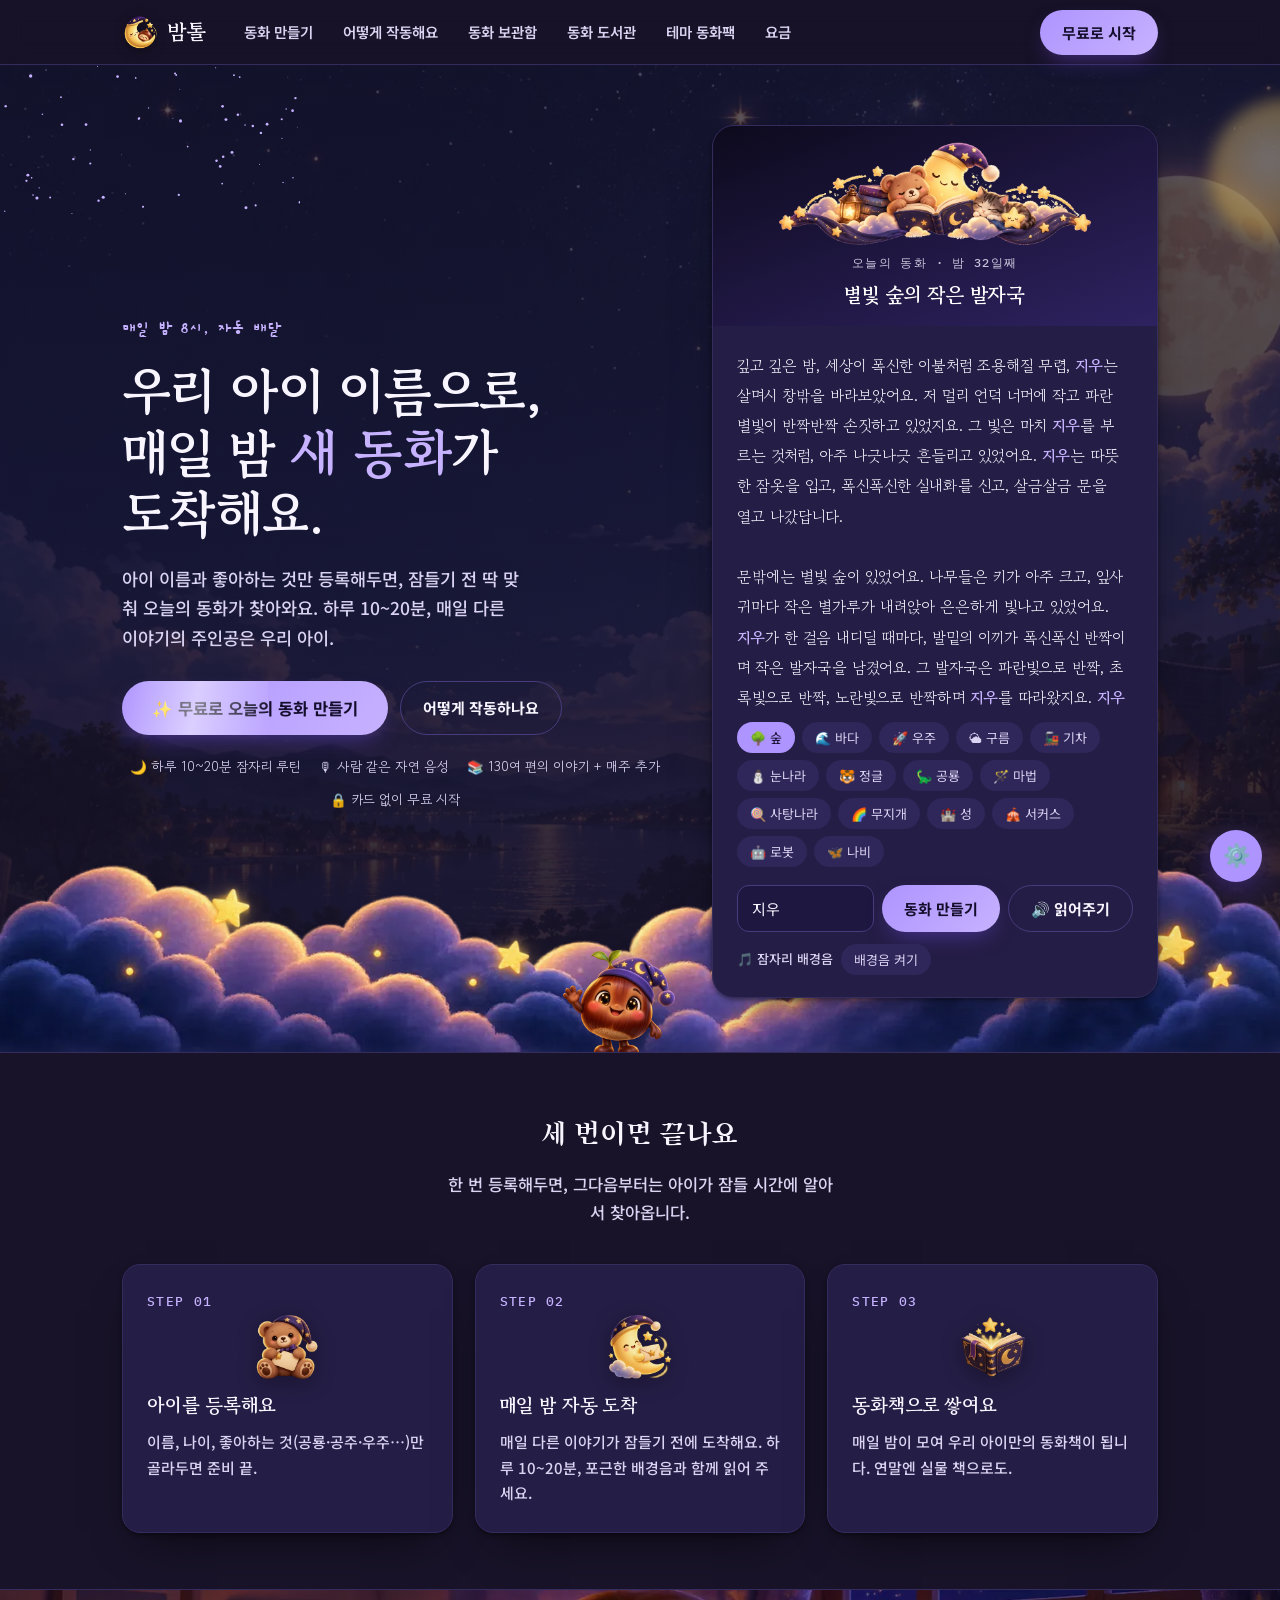
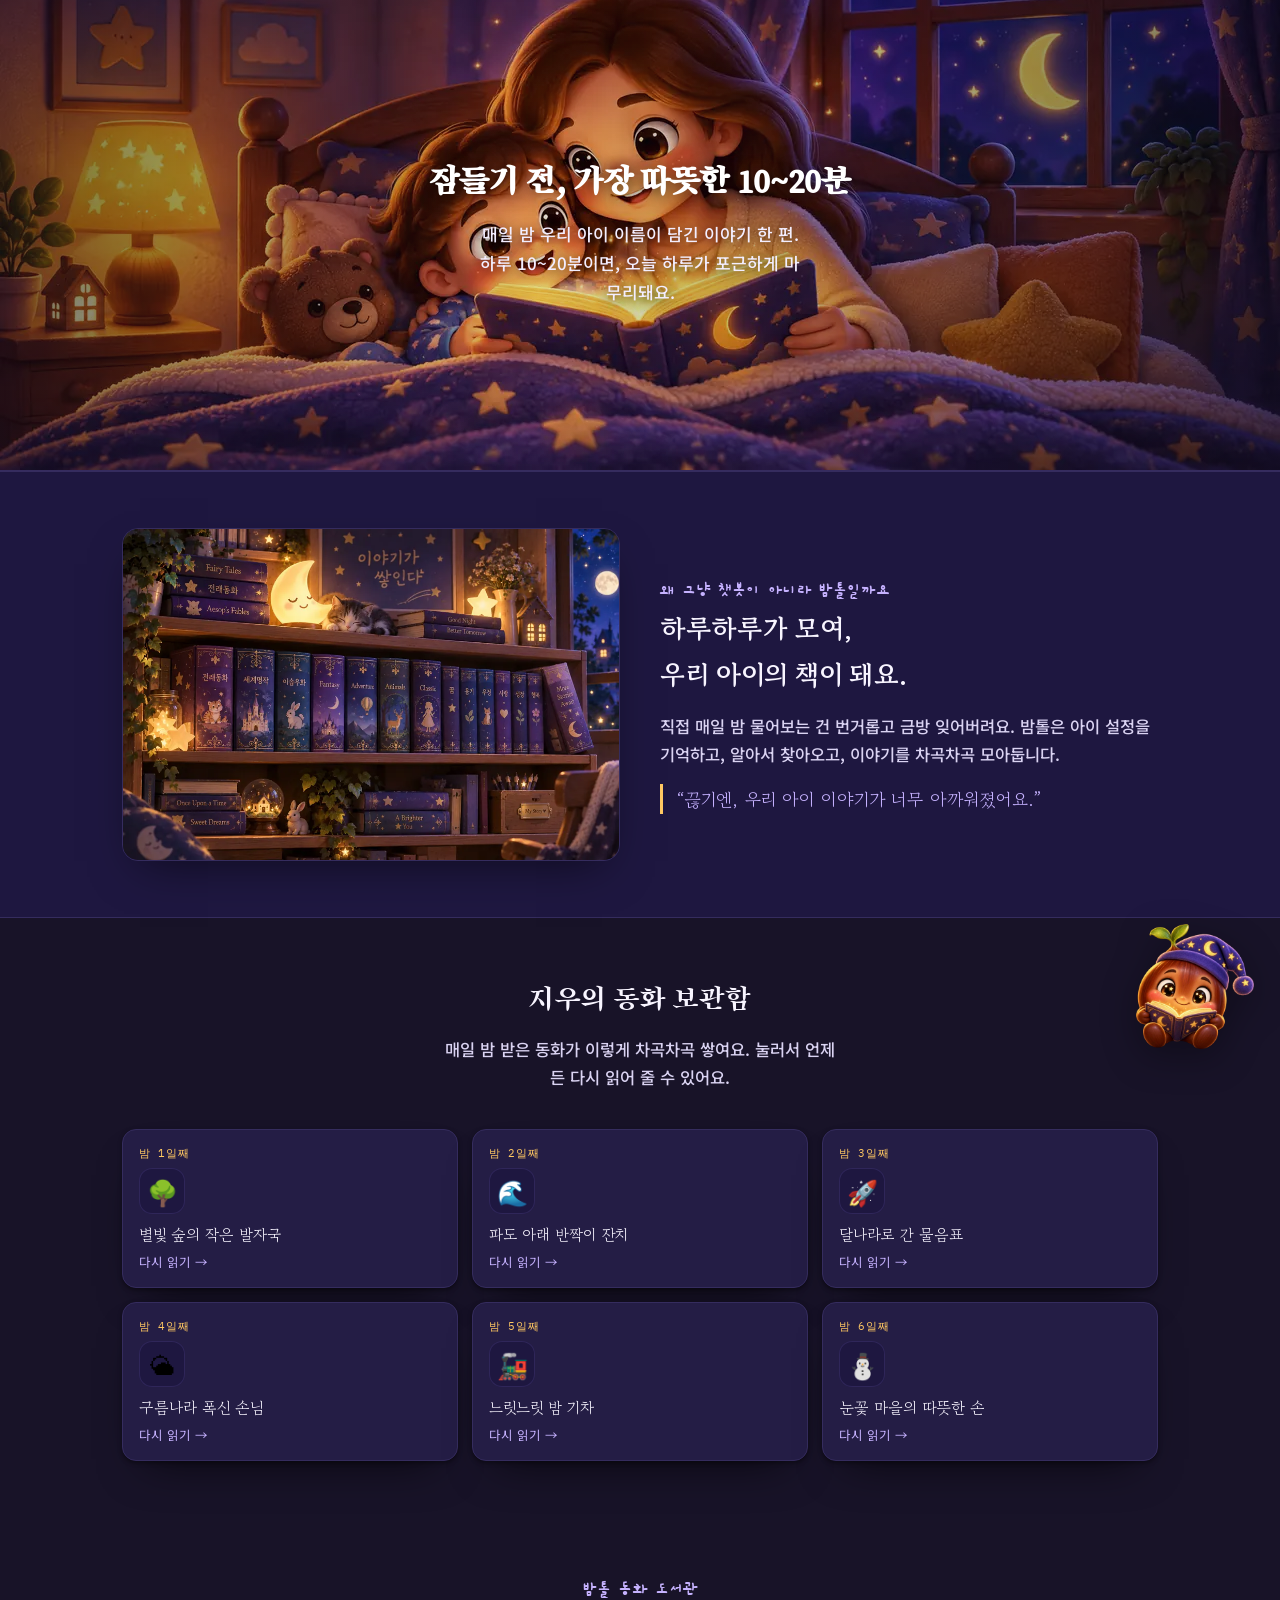
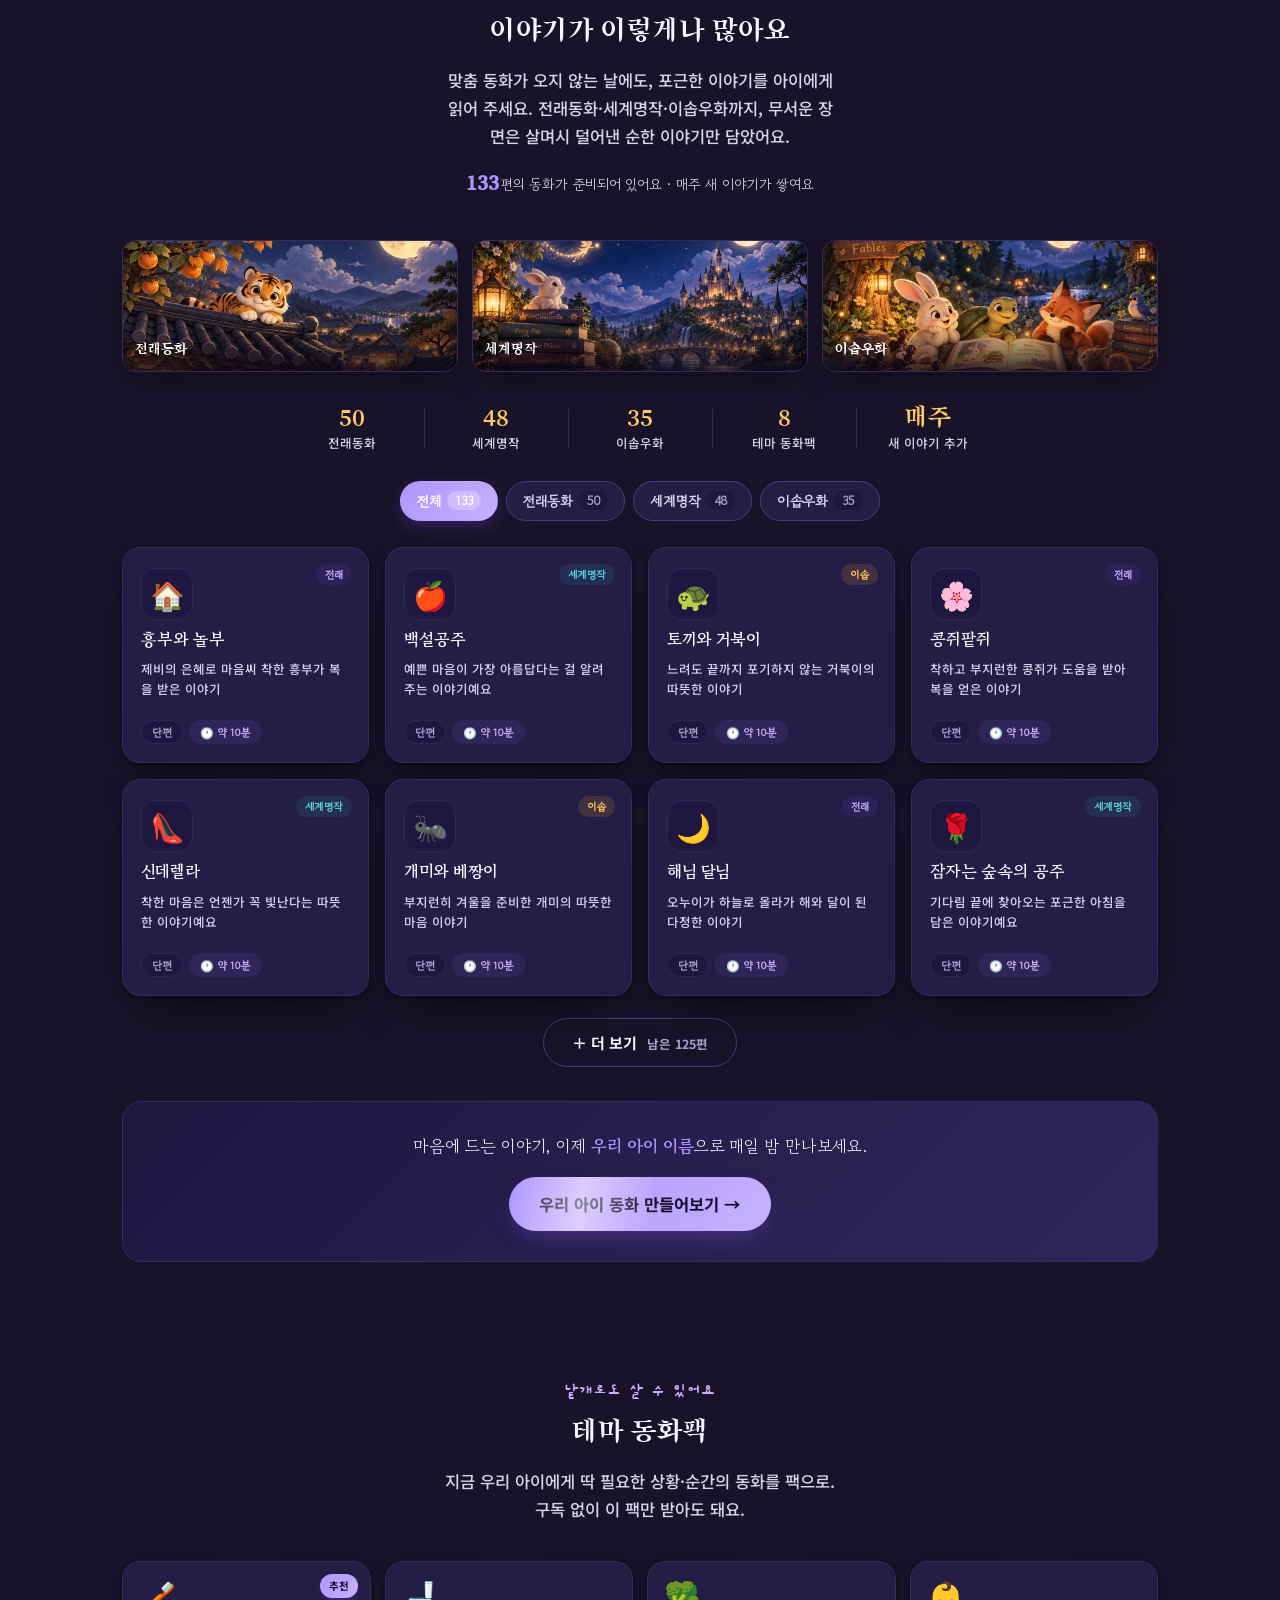
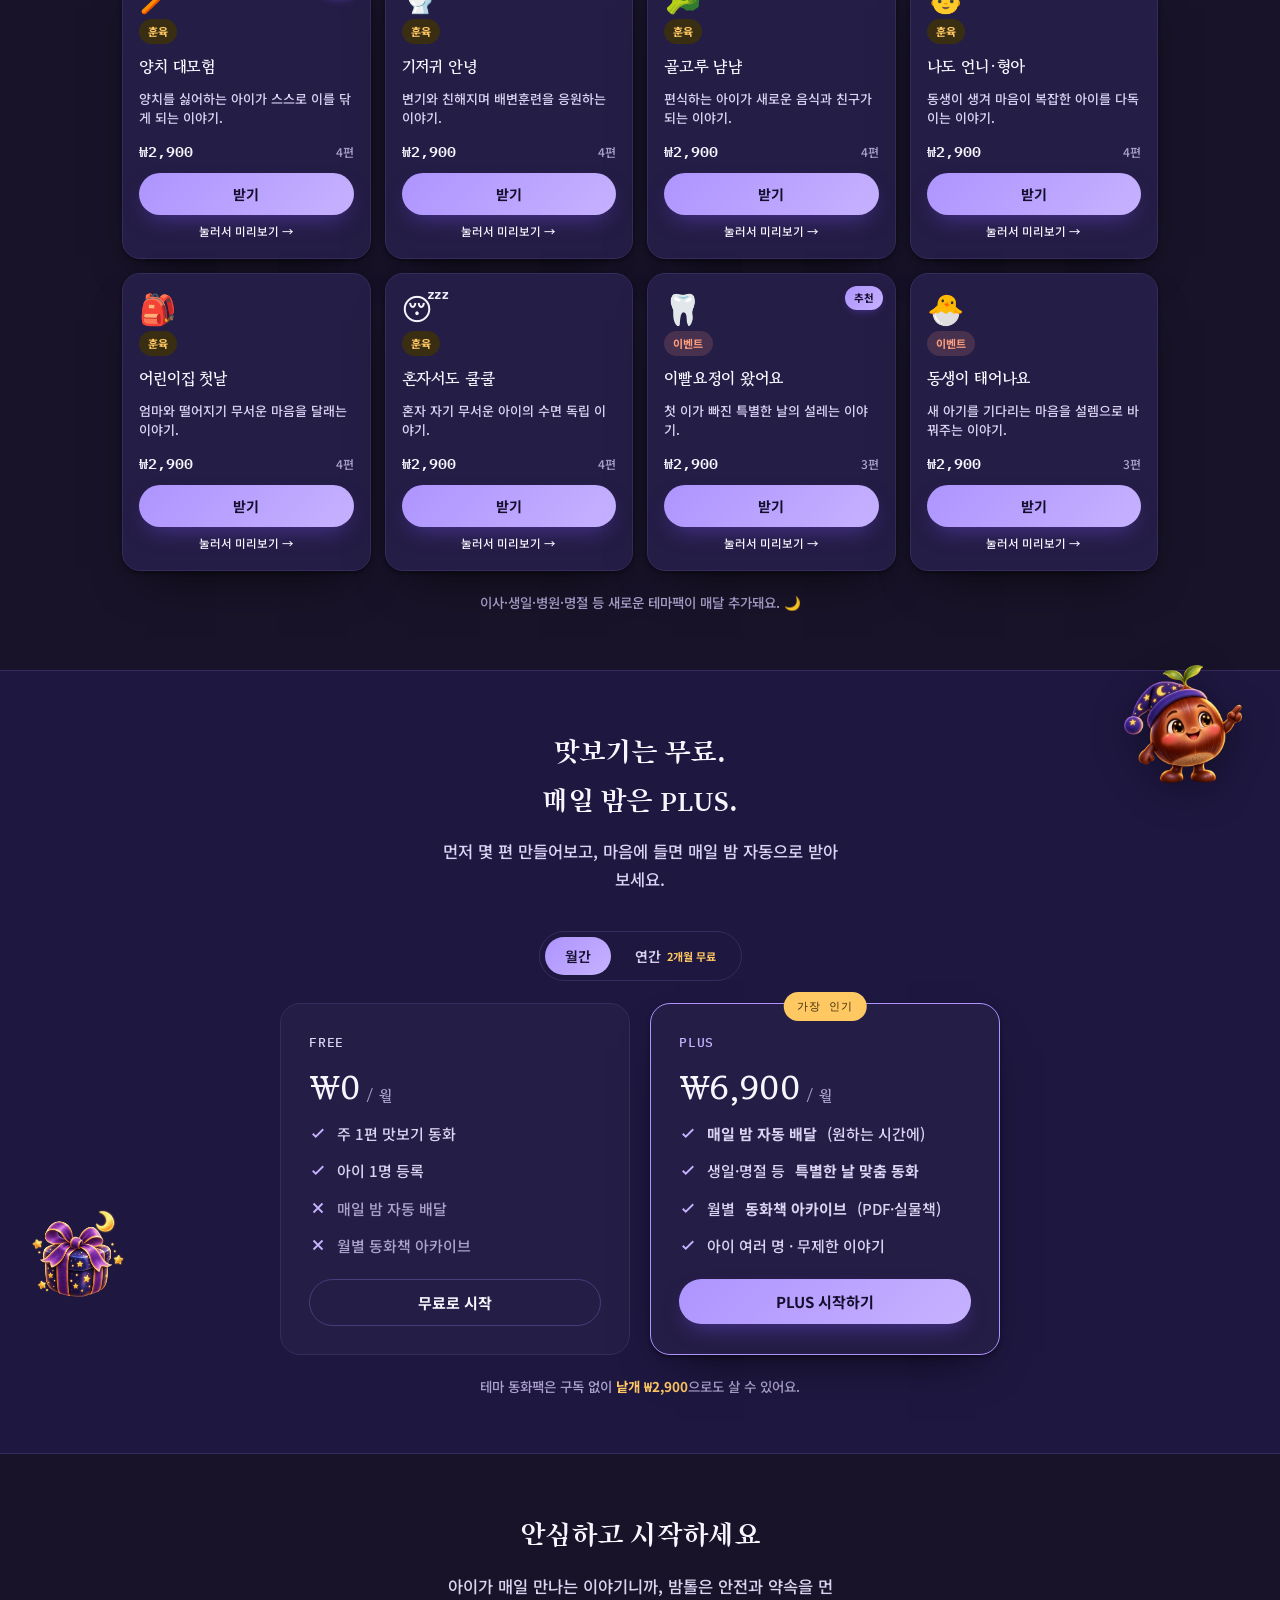
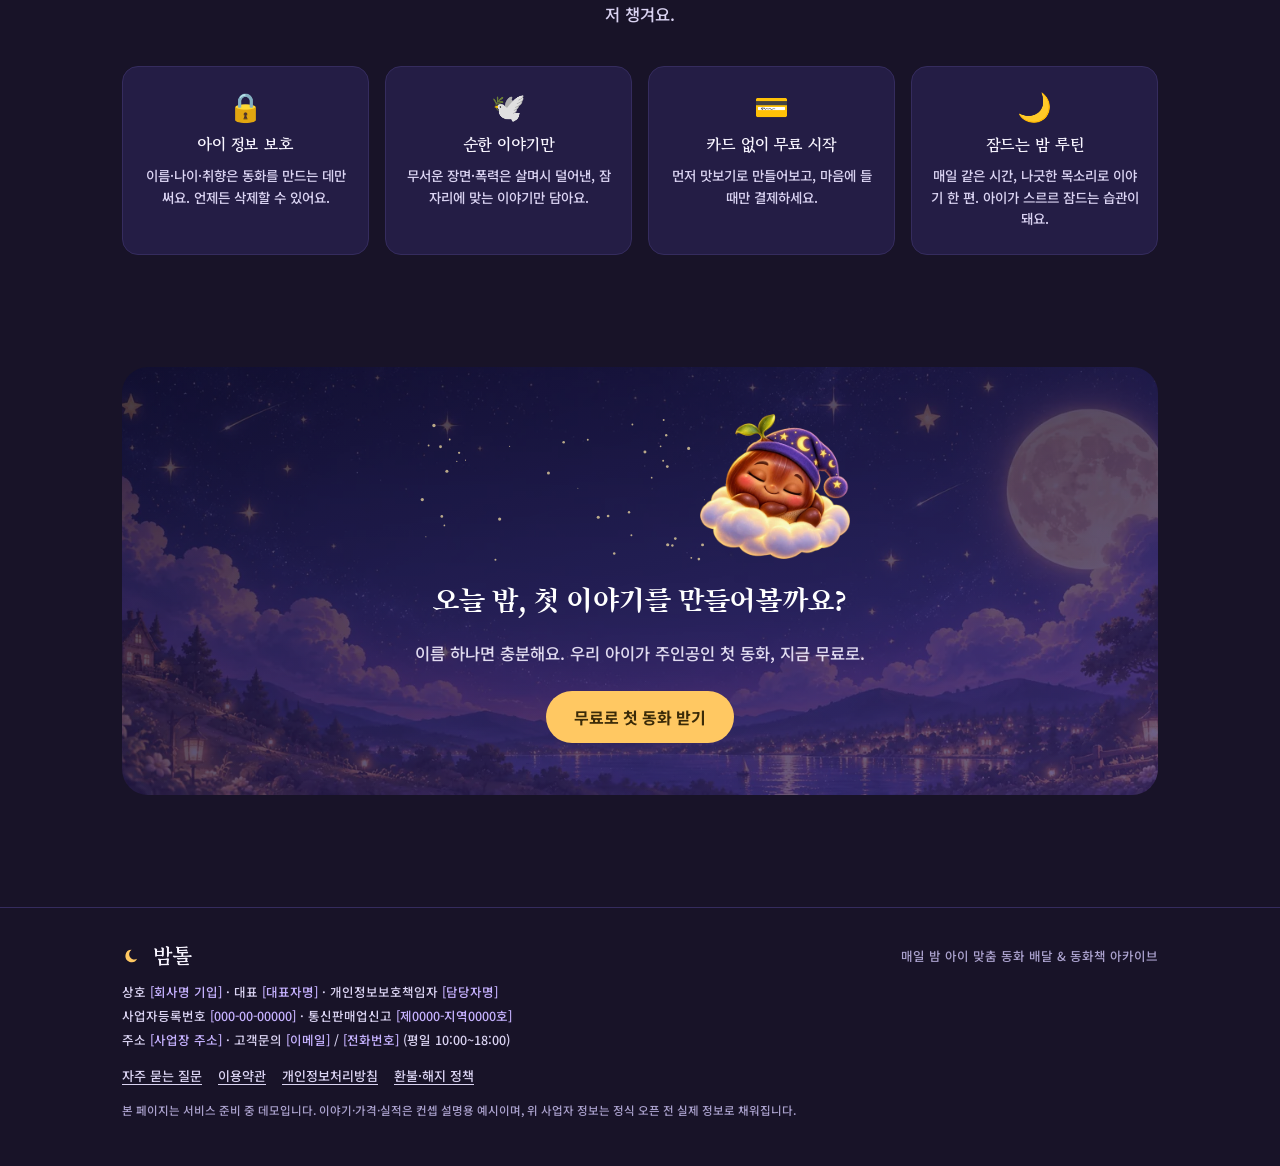
==== index.html @ b58e76cb "Add files via upload" ====
<!doctype html>
<html lang="ko" data-theme="dark">
<head>
<meta charset="utf-8">
<meta name="viewport" content="width=device-width, initial-scale=1, viewport-fit=cover">
<title>밤톨 – 우리 아이 맞춤 동화 구독 | 매일 밤 이름 동화·전래·세계명작·이솝우화</title>
<meta name="description" content="아이 이름·나이·좋아하는 것만 등록하면 매일 밤 우리 아이가 주인공인 맞춤 동화가 자동으로 도착해요. 전래동화·세계명작·이솝우화 100여 편 무료 열람, 사람 같은 자연 음성 읽어주기까지. 카드 없이 무료로 시작하세요.">
<meta name="keywords" content="아이 동화, 맞춤 동화, 잠자리 동화, 창작동화 구독, 전래동화, 세계명작동화, 이솝우화, 동화 읽어주기, 아이 이름 동화, 밤톨">
<meta name="author" content="밤톨">
<meta name="robots" content="index, follow">
<meta name="theme-color" content="#6B48D9">
<link rel="canonical" href="https://{도메인}/">
<meta property="og:type" content="website">
<meta property="og:site_name" content="밤톨">
<meta property="og:title" content="밤톨 – 우리 아이 맞춤 동화 구독 | 매일 밤 이름 동화·전래·세계명작·이솝우화">
<meta property="og:description" content="아이 이름·나이·좋아하는 것만 등록하면 매일 밤 우리 아이가 주인공인 맞춤 동화가 자동으로 도착해요. 전래동화·세계명작·이솝우화 100여 편 무료 열람, 사람 같은 자연 음성 읽어주기까지. 카드 없이 무료로 시작하세요.">
<meta property="og:url" content="https://{도메인}/">
<meta property="og:locale" content="ko_KR">
<meta property="og:image" content="https://{도메인}/og.png">
<meta name="twitter:card" content="summary_large_image">
<meta name="twitter:title" content="밤톨 – 우리 아이 맞춤 동화 구독 | 매일 밤 이름 동화·전래·세계명작·이솝우화">
<meta name="twitter:description" content="아이 이름·나이·좋아하는 것만 등록하면 매일 밤 우리 아이가 주인공인 맞춤 동화가 자동으로 도착해요. 전래동화·세계명작·이솝우화 100여 편 무료 열람, 사람 같은 자연 음성 읽어주기까지. 카드 없이 무료로 시작하세요.">
<link rel="icon" href="[data-uri]">
<script type="application/ld+json">
{
 "@context":"https://schema.org",
 "@graph":[
  {"@type":"Organization","name":"밤톨","url":"https://{도메인}/","description":"우리 아이 맞춤 동화 자동 배달 구독 서비스"},
  {"@type":"Product","name":"밤톨 맞춤 동화 구독","description":"아이 이름·나이·좋아하는 것만 등록하면 매일 밤 우리 아이가 주인공인 맞춤 동화가 자동으로 도착해요. 전래동화·세계명작·이솝우화 100여 편 무료 열람, 사람 같은 자연 음성 읽어주기까지. 카드 없이 무료로 시작하세요.","brand":{"@type":"Brand","name":"밤톨"},"offers":[{"@type":"Offer","name":"FREE","price":"0","priceCurrency":"KRW","description":"주 1편·아이 1명 맞춤 동화"},{"@type":"Offer","name":"PLUS","price":"6900","priceCurrency":"KRW","description":"매일 밤 자동 배달·월별 동화책 아카이브·다자녀·자연 음성"}]},
  {"@type":"FAQPage","mainEntity":[
    {"@type":"Question","name":"밤톨은 어떤 서비스인가요?","acceptedAnswer":{"@type":"Answer","text":"아이 이름·나이·좋아하는 것을 등록하면 매일 밤 우리 아이가 주인공인 맞춤 동화가 자동으로 도착하고, 이야기가 쌓여 아이만의 동화책이 됩니다."}},
    {"@type":"Question","name":"무료로 이용할 수 있나요?","acceptedAnswer":{"@type":"Answer","text":"네, 카드 등록 없이 무료로 시작할 수 있어요. FREE는 주 1편·아이 1명, PLUS(월 6,900원)는 매일 밤 자동 배달과 동화책 아카이브 등을 제공합니다."}},
    {"@type":"Question","name":"어떤 동화를 볼 수 있나요?","acceptedAnswer":{"@type":"Answer","text":"아이 맞춤 창작 동화와 함께 전래동화·세계명작동화·이솝우화 100여 편을 무료로 열람할 수 있고, 매주 새 이야기가 추가됩니다. 무서운 장면은 순화했습니다."}},
    {"@type":"Question","name":"동화를 읽어주는 음성도 있나요?","acceptedAnswer":{"@type":"Answer","text":"네, 사람처럼 자연스러운 음성으로 동화를 읽어주는 기능을 제공합니다. 목소리와 읽는 속도도 고를 수 있어요."}}
  ]},
  {"@type":"BreadcrumbList","itemListElement":[
    {"@type":"ListItem","position":1,"name":"홈","item":"https://{도메인}/"},
    {"@type":"ListItem","position":2,"name":"동화 도서관","item":"https://{도메인}/#folk"},
    {"@type":"ListItem","position":3,"name":"요금","item":"https://{도메인}/#price"}
  ]}
 ]
}
</script>
<script>try{document.documentElement.setAttribute('data-theme','dark');}catch(e){}</script>
<link rel="preconnect" href="https://fonts.googleapis.com">
<link rel="preconnect" href="https://fonts.gstatic.com" crossorigin>
<link rel="stylesheet" href="https://fonts.googleapis.com/css2?family=Song+Myung&family=Gowun+Batang:wght@400;700&family=Gowun+Dodum&family=Gaegu:wght@400;700&family=Noto+Sans+KR:wght@400;500;700;800&family=IBM+Plex+Mono:wght@500&display=swap">
<style>
:root{
  --bg:#F5F2FB; --surface:#FFFFFF; --surface-2:#EDE7F8; --sunk:#F8F5FE;
  --ink:#241B3D; --ink-soft:#68608A; --ink-faint:#9A93B5;
  --line:#E6DEF5; --line-strong:#D6CCEF;
  --brand:#6B48D9; --brand-2:#8A6BF0; --on-brand:#FFFFFF;
  --gold:#E39A24; --gold-soft:#FBEED3;
  --peach:#F5825E;
  --night:#1B1440;
  --shadow:0 2px 4px rgba(36,27,61,.05), 0 18px 40px -22px rgba(36,27,61,.35);
}
@media (prefers-color-scheme:dark){
  :root:not([data-theme="light"]){
    --bg:#181328; --surface:#241D45; --surface-2:#2F2659; --sunk:#1E1740;
    --ink:#F8F5FF; --ink-soft:#DAD3F2; --ink-faint:#ABA2CE;
    --line:#352C5E; --line-strong:#483C7C;
    --brand:#AE94FF; --brand-2:#C6B2FF; --on-brand:#140E2C;
    --gold:#FFC862; --gold-soft:#3A2E12;
    --peach:#FF9E7D;
    --night:#0D0A1D;
    --shadow:0 2px 4px rgba(0,0,0,.4), 0 22px 46px -24px rgba(0,0,0,.75);
  }
}
:root[data-theme="dark"]{
  --bg:#181328; --surface:#241D45; --surface-2:#2F2659; --sunk:#1E1740;
  --ink:#F8F5FF; --ink-soft:#DAD3F2; --ink-faint:#ABA2CE;
  --line:#352C5E; --line-strong:#483C7C;
  --brand:#AE94FF; --brand-2:#C6B2FF; --on-brand:#140E2C;
  --gold:#FFC862; --gold-soft:#3A2E12;
  --peach:#FF9E7D;
  --night:#0D0A1D;
  --shadow:0 2px 4px rgba(0,0,0,.4), 0 22px 46px -24px rgba(0,0,0,.75);
}
*{box-sizing:border-box}
body{margin:0; background:var(--bg); color:var(--ink);
  font-family:"Noto Sans KR","Apple SD Gothic Neo",system-ui,sans-serif;
  font-weight:500; font-size:16.5px; line-height:1.7; -webkit-font-smoothing:antialiased; text-rendering:optimizeLegibility}
h1,h2,h3{font-family:"Gowun Batang","Gowun Dodum",serif; margin:0; font-weight:700; text-wrap:balance; letter-spacing:-.01em}
.sec-head h2,.pricing-head h2,.final h2{font-family:"Song Myung","Gowun Batang",serif; font-weight:400; letter-spacing:0}
p{margin:0}
img{max-width:100%}
[hidden]{display:none!important}
.mono{font-family:"IBM Plex Mono",monospace}
.wrap{max-width:1080px; margin:0 auto; padding-inline:22px}
.eyebrow{font-family:"Gaegu"; font-size:17px; font-weight:700; letter-spacing:.02em; color:var(--brand)}
:root[data-theme="dark"] .eyebrow,:root:not([data-theme="light"]) .eyebrow{color:var(--brand-2)}
:root[data-theme="dark"] .eyebrow,:root:not([data-theme="light"]) .eyebrow{color:var(--brand-2)}
.btn{font-family:"Gowun Dodum",sans-serif; font-weight:400; font-size:15px; border:0; border-radius:999px; padding:12px 22px; cursor:pointer; transition:transform .08s, filter .15s}
.btn:active{transform:translateY(1px)}
.btn-brand{background:linear-gradient(135deg,var(--brand),var(--brand-2)); color:var(--on-brand); font-weight:400; box-shadow:0 10px 22px -8px rgba(107,72,217,.55)}
.btn-brand:hover{filter:brightness(1.06)}
.btn:focus-visible{outline:3px solid var(--brand-2); outline-offset:2px}
.btn-ghost{background:transparent; color:var(--ink); border:1.5px solid var(--line-strong)}
.btn-ghost:hover{background:var(--surface-2)}
:focus-visible{outline:2.5px solid var(--brand-2); outline-offset:2px; border-radius:8px}

/* NAV */
.nav{position:sticky; top:0; z-index:40; background:color-mix(in srgb,var(--bg) 84%,transparent); backdrop-filter:blur(12px); border-bottom:1px solid var(--line)}
.packgrid{display:grid; grid-template-columns:repeat(4,1fr); gap:14px; margin-top:24px}
.pack{display:flex; flex-direction:column; gap:9px; background:var(--surface); border:1px solid var(--line); border-radius:18px; padding:18px 16px 16px; box-shadow:var(--shadow)}
.pack .pemoji{font-size:30px; line-height:1}
.pack .pbadge{align-self:flex-start; font-size:11px; font-weight:700; padding:3px 9px; border-radius:999px; letter-spacing:.02em}
.pack .pbadge.hun{background:var(--gold-soft); color:var(--gold)}
.pack .pbadge.evt{color:var(--peach); background:color-mix(in srgb,var(--peach) 16%,transparent)}
.pack h3{font-family:"Gowun Batang",serif; font-size:16px; font-weight:700}
.pack .pdesc{font-size:13px; color:var(--ink-soft); flex:1; line-height:1.5}
.pack .pmeta{display:flex; align-items:baseline; justify-content:space-between; margin-top:2px}
.pack .pprice{font-family:"IBM Plex Mono",monospace; font-weight:600; font-size:15px; color:var(--ink)}
.pack .pcount{font-size:12px; color:var(--ink-faint)}
.pack .btn{width:100%; padding:11px; font-size:14px}
.packnote{text-align:center; margin-top:20px; color:var(--ink-faint); font-size:13.5px}
.pack{cursor:pointer; transition:transform .1s, border-color .15s}
.pack:hover{transform:translateY(-2px); border-color:var(--line2,var(--line))}
.pack .pkhint{font-size:11.5px; color:var(--brand2); text-align:center; margin-top:-2px}
.pkhead{display:flex; flex-direction:column; align-items:center; text-align:center; gap:2px}
.pkhead .pkem{font-size:40px}
.pkhead h3{font-family:"Song Myung",serif; font-weight:400; font-size:24px; margin:6px 0 0}
.pkhead .pksit{color:var(--ink-soft); font-size:14px}
.pkname{display:flex; align-items:center; justify-content:center; gap:8px; margin-top:14px; font-size:13.5px; color:var(--ink-soft)}
.pkname input{width:130px; padding:8px 12px; border-radius:10px; border:1px solid var(--line-strong,var(--line)); background:var(--surface); color:var(--ink); font-size:14px; font-family:inherit; text-align:center}
.pkname input:focus-visible{outline:2px solid var(--brand2); outline-offset:1px}
.pkeps{display:flex; flex-direction:column; gap:8px; margin-top:16px}
.pkep{display:flex; justify-content:space-between; align-items:center; gap:10px; background:var(--sunk); border:1px solid var(--line); border-radius:12px; padding:13px 15px; cursor:pointer; font-size:14.5px; color:var(--ink); text-align:left; font-family:inherit; font-weight:500}
.pkep:hover{border-color:var(--brand)}
.pkep .pkarr{color:var(--brand2); font-size:13px; white-space:nowrap}
.pkbuy{display:flex; justify-content:space-between; align-items:center; gap:12px; margin-top:20px; padding-top:16px; border-top:1px solid var(--line); font-family:"IBM Plex Mono",monospace; font-size:13px; color:var(--ink-soft)}
.pkback{background:none; border:0; color:var(--brand2); cursor:pointer; font-size:14px; font-family:inherit; padding:0; margin-bottom:6px}
.pktitle{font-family:"Song Myung",serif; font-weight:400; font-size:22px; margin:6px 0 14px}
.pkbody{font-family:"Gowun Batang",serif; font-size:16px; line-height:2.0; color:var(--ink)}
.pkep-lock{opacity:.7}
.pkep-lock .pkarr{color:var(--ink-faint)}
.pkfree{font-family:"Noto Sans KR",sans-serif; font-size:10.5px; font-weight:700; color:#38C9A6; background:rgba(127,224,196,.16); padding:2px 7px; border-radius:999px; margin-left:4px}
.pkmore{display:flex; flex-direction:column; align-items:center; gap:10px; margin-top:22px; padding-top:18px; border-top:1px dashed var(--line-strong,var(--line)); text-align:center; color:var(--ink-soft); font-size:14px}
.pkmore .btn{padding:11px 24px}
.pklock{text-align:center; padding:14px 4px 6px}
.pklock .pklockem{font-size:42px}
.pklock h3{font-family:"Song Myung",serif; font-weight:400; font-size:21px; margin:10px 0 8px}
.pklock p{color:var(--ink-soft); font-size:14px; max-width:36ch; margin:0 auto 16px; line-height:1.6}
.pklockprice{font-family:"IBM Plex Mono",monospace; font-weight:600; color:var(--ink); margin-bottom:14px}
.pklock .btn{padding:13px 28px}
@media(max-width:900px){.packgrid{grid-template-columns:repeat(2,1fr)}}
@media(max-width:360px){.packgrid{grid-template-columns:1fr}}
.pack{position:relative}
.prec{position:absolute; top:12px; right:12px; font-size:10.5px; font-weight:700; color:var(--on-brand); background:linear-gradient(135deg,var(--brand),var(--brand-2)); padding:3px 9px; border-radius:999px; box-shadow:0 4px 10px -4px rgba(107,72,217,.6)}
.libstats{display:flex; flex-wrap:wrap; justify-content:center; gap:10px 0; margin:22px auto 4px; max-width:720px}
.libstats .ls{flex:1 1 20%; min-width:96px; display:flex; flex-direction:column; align-items:center; gap:2px; padding:6px 8px; position:relative}
.libstats .ls+.ls::before{content:""; position:absolute; left:0; top:18%; height:64%; width:1px; background:var(--line)}
.libstats .ls strong{font-family:"Song Myung","Gowun Batang",serif; font-weight:400; font-size:26px; color:var(--gold); line-height:1}
.libstats .ls span{font-size:12.5px; color:var(--ink-soft)}
.billtoggle{gap:4px; margin:0 auto 22px; padding:5px; background:var(--sunk); border:1px solid var(--line); border-radius:999px; align-items:center}
.billtoggle button{border:0; background:transparent; color:var(--ink-soft); font-family:inherit; font-size:14px; font-weight:600; padding:9px 20px; border-radius:999px; cursor:pointer; display:flex; align-items:center; gap:6px}
.billtoggle button.on{background:linear-gradient(135deg,var(--brand),var(--brand-2)); color:var(--on-brand)}
.billtoggle em{font-style:normal; font-size:11px; font-weight:700; color:var(--gold)}
.billtoggle button.on em{color:#FFF3CE}
.nav-in{display:flex; align-items:center; gap:18px; height:64px}
.brand{display:flex; align-items:center; gap:9px; font-family:"Gowun Batang"; font-weight:700; font-size:21px}
.brand svg{width:26px; height:26px}
.nav-links{display:flex; gap:6px; margin-left:8px}
.nav-links a{padding:8px 12px; border-radius:999px; font-size:14.5px; color:var(--ink-soft); text-decoration:none}
.nav-links a:hover{color:var(--ink); background:var(--surface-2)}
.nav-right{margin-left:auto}

/* HERO */
.hero{position:relative; overflow:hidden; border-bottom:1px solid var(--line);
  background:
   radial-gradient(1100px 520px at 86% -14%, rgba(227,154,36,.18), transparent 60%),
   radial-gradient(880px 560px at 6% 116%, rgba(107,72,217,.20), transparent 60%),
   radial-gradient(700px 420px at 50% -30%, rgba(138,107,240,.14), transparent 60%),
   var(--bg)}
.hero::after{content:""; position:absolute; right:-80px; top:34px; width:150px; height:150px; border-radius:50%;
  background:radial-gradient(circle at 40% 40%, #FFF3CE, #F3C24B 52%, rgba(243,194,75,0) 74%);
  filter:blur(8px); opacity:.38; pointer-events:none}
.stars{position:absolute; inset:0; pointer-events:none}
.hero-in{position:relative; display:grid; grid-template-columns:1.1fr .9fr; gap:44px; align-items:center; padding-block:60px 54px}
.hero h1{font-size:clamp(32px,5vw,52px); line-height:1.18; margin:16px 0 0}
.hero h1 em{font-style:normal; color:var(--brand); position:relative}
:root[data-theme="dark"] .hero h1 em,:root:not([data-theme="light"]) .hero h1 em{color:var(--brand-2)}
.hero .sub{margin-top:20px; font-size:17.5px; color:var(--ink-soft); max-width:40ch}
.hero-cta{display:flex; gap:12px; flex-wrap:wrap; margin-top:28px}

.hero::before{content:"";position:absolute;inset:0;z-index:0;
  background:linear-gradient(180deg,rgba(24,19,40,.70) 0%,rgba(24,19,40,.80) 55%,rgba(24,19,40,.92) 100%),
   url([data-uri]) center 30%/cover no-repeat;pointer-events:none}
.hero-in{z-index:1}
.brand-logo{width:36px;height:36px;object-fit:contain;filter:drop-shadow(0 2px 6px rgba(0,0,0,.35))}
.shelf-img{width:100%;height:auto;border-radius:16px;border:1px solid var(--line);display:block;box-shadow:0 18px 44px -18px rgba(0,0,0,.6)}
.catcovers{display:grid;grid-template-columns:repeat(3,1fr);gap:14px;margin:0 0 26px}
.catcovers figure{margin:0;position:relative;border-radius:14px;overflow:hidden;border:1px solid var(--line);box-shadow:0 12px 30px -14px rgba(0,0,0,.55)}
.catcovers img{width:100%;height:130px;object-fit:cover;display:block}
.catcovers figcaption{position:absolute;left:0;right:0;bottom:0;padding:10px 12px 9px;font-family:"Song Myung",serif;font-size:15px;color:#fff;background:linear-gradient(180deg,transparent,rgba(10,7,22,.82))}
@media(max-width:640px){.catcovers img{height:88px}.catcovers figcaption{font-size:12.5px;padding:7px 8px}}
/* DEMO CARD (story book) */
.book{background:var(--surface); border:1px solid var(--line); border-radius:22px; box-shadow:var(--shadow); overflow:hidden}
.book-top{background:linear-gradient(160deg,var(--night),#2E2260); padding:14px 22px 18px; color:#F3EEFF; position:relative; overflow:hidden}
.book-top .toparts{display:block;width:78%;max-width:340px;margin:2px auto 8px;height:auto}
.book-top h3{padding-right:0!important;text-align:center}
.book-top .day{text-align:center}
.book-top .moon{display:none;position:absolute; right:18px; top:14px; width:46px; height:46px; border-radius:50%; background:radial-gradient(circle at 35% 35%,#FFE9A8,#F3C24B); box-shadow:0 0 30px rgba(243,194,75,.5)}
.book-top .day{font-family:"IBM Plex Mono"; font-size:11.5px; letter-spacing:.12em; opacity:.8}
.book-top h3{font-family:"Gowun Batang"; font-size:20px; line-height:1.35; margin-top:8px; color:#fff; padding-right:58px}
.book-body{padding:24px 24px 22px}
.book-body .story{font-family:"Gowun Batang"; font-size:15.5px; line-height:1.95; color:var(--ink); max-height:360px; overflow-y:auto; overflow-x:hidden; -webkit-overflow-scrolling:touch; overscroll-behavior:contain; padding-right:8px}
.book-body .story::-webkit-scrollbar{width:8px}
.book-body .story::-webkit-scrollbar-thumb{background:var(--line-strong); border-radius:8px}
.book-body .story{scrollbar-width:thin; scrollbar-color:var(--line-strong) transparent}
.book-body .story .nm{color:var(--brand); font-weight:700}
:root[data-theme="dark"] .book-body .story .nm,:root:not([data-theme="light"]) .book-body .story .nm{color:var(--brand-2)}
.demo-row{display:flex; gap:8px; margin-top:18px; flex-wrap:wrap}
.demo-row input{flex:1; min-width:120px; font-family:inherit; font-size:15px; padding:11px 14px; border:1.5px solid var(--line-strong); border-radius:12px; background:var(--sunk); color:var(--ink)}
.voicerow{display:flex; align-items:center; gap:8px; margin-top:12px; font-size:13px; color:var(--ink-soft)}
.voicerow select{flex:1; font-family:inherit; font-size:14px; padding:9px 11px; border:1.5px solid var(--line-strong); border-radius:10px; background:var(--sunk); color:var(--ink)}
.themes{display:flex; gap:7px; margin-top:12px; flex-wrap:wrap}
.thm{font-size:13px; font-family:inherit; color:var(--ink-soft); background:var(--surface-2); border:0; border-radius:999px; padding:6px 13px; cursor:pointer}
.thm[aria-pressed="true"]{background:var(--brand); color:var(--on-brand)}

/* SECTION */
.sec{padding-block:56px}
.sec.alt{background:var(--sunk); border-block:1px solid var(--line)}
.sec-head{text-align:center; max-width:44ch; margin:0 auto 38px}
.sec-head h2{font-size:29px}
.sec-head p{color:var(--ink-soft); margin-top:12px; font-size:16.5px}

/* STEPS */
.steps{display:grid; grid-template-columns:repeat(3,1fr); gap:22px}
.step{background:var(--surface); border:1px solid var(--line); border-radius:18px; padding:26px 24px; box-shadow:var(--shadow)}
.step .n{font-family:"IBM Plex Mono"; font-size:13px; color:var(--brand); letter-spacing:.1em}
:root[data-theme="dark"] .step .n,:root:not([data-theme="light"]) .step .n{color:var(--brand-2)}
.step .ic{margin:2px 0 10px;height:64px;display:flex;align-items:center;justify-content:center}
.step .ic img{height:64px;width:auto;filter:drop-shadow(0 4px 10px rgba(0,0,0,.3))}
.step h3{font-size:19px; margin-bottom:8px}
.step p{color:var(--ink-soft); font-size:15px}

/* ARCHIVE (bookshelf) */
.shelf-wrap{display:grid; grid-template-columns:1fr 1fr; gap:40px; align-items:center}
.shelf{display:flex; gap:8px; align-items:flex-end; height:210px; padding:20px; background:linear-gradient(180deg,transparent,var(--surface-2)); border-radius:16px; border:1px solid var(--line)}
.spine{flex:1; border-radius:6px 6px 3px 3px; position:relative; box-shadow:inset -6px 0 12px rgba(0,0,0,.12); display:flex; align-items:flex-end; justify-content:center; padding-bottom:12px}
.spine span{writing-mode:vertical-rl; text-orientation:upright; font-family:"IBM Plex Mono"; font-size:11px; color:rgba(255,255,255,.9); letter-spacing:.02em}
.arch-txt h2{font-size:27px}
.arch-txt p{color:var(--ink-soft); margin-top:14px; font-size:16.5px}
.arch-txt .pull{display:inline-block; margin-top:16px; font-family:"Gowun Batang"; font-size:18px; color:var(--brand); border-left:3px solid var(--gold); padding-left:14px}
:root[data-theme="dark"] .arch-txt .pull,:root:not([data-theme="light"]) .arch-txt .pull{color:var(--brand-2)}

/* SAMPLES */
.samples{display:grid; grid-template-columns:repeat(3,1fr); gap:20px}
.scard{background:var(--surface); border:1px solid var(--line); border-radius:16px; overflow:hidden; box-shadow:var(--shadow); display:flex; flex-direction:column}
.scard .cap{height:96px; display:flex; align-items:flex-end; padding:12px; position:relative}
.scard .cap .mn{position:absolute; top:12px; right:14px; width:22px; height:22px; border-radius:50%; background:radial-gradient(circle at 35% 35%,#FFE9A8,#F3C24B)}
.scard .cap b{font-family:"IBM Plex Mono"; font-size:11px; color:rgba(255,255,255,.9); letter-spacing:.08em; background:rgba(0,0,0,.22); padding:4px 8px; border-radius:6px; backdrop-filter:blur(2px)}
.scard .sb{padding:16px 18px 20px}
.scard h3{font-size:17px; margin-bottom:8px}
.scard p{font-family:"Gowun Batang"; font-size:14px; color:var(--ink-soft); line-height:1.8}

/* PRICING */
.tiers{display:grid; grid-template-columns:1fr 1fr; gap:20px; max-width:720px; margin:0 auto}
.tier{background:var(--surface); border:1px solid var(--line); border-radius:20px; padding:28px; display:flex; flex-direction:column; gap:16px}
.tier.plus{border:1.5px solid var(--brand); position:relative; box-shadow:var(--shadow)}
.tier-badge{position:absolute; top:-12px; left:50%; transform:translateX(-50%); font-family:"IBM Plex Mono"; font-size:11px; letter-spacing:.1em; text-transform:uppercase; background:var(--gold); color:#3A2A08; padding:5px 13px; border-radius:999px; white-space:nowrap}
.tier .name{font-family:"IBM Plex Mono"; font-size:13px; letter-spacing:.06em; color:var(--ink-soft)}
.tier.plus .name{color:var(--brand)}
:root[data-theme="dark"] .tier.plus .name,:root:not([data-theme="light"]) .tier.plus .name{color:var(--brand-2)}
.price{font-family:"Gowun Batang"; font-weight:700; font-size:34px; line-height:1}
.price small{font-size:15px; color:var(--ink-faint)}
.feat{list-style:none; margin:0; padding:0; display:flex; flex-direction:column; gap:12px}
.feat li{display:flex; gap:10px; font-size:15px; color:var(--ink-soft); align-items:flex-start}
.feat li svg{flex:none; width:18px; height:18px; margin-top:3px; stroke:var(--brand); fill:none; stroke-width:2.4}
:root[data-theme="dark"] .feat li svg,:root:not([data-theme="light"]) .feat li svg{stroke:var(--brand-2)}
.feat li.off{color:var(--ink-faint)} .feat li.off svg{stroke:var(--ink-faint)}
.tier .btn{width:100%; margin-top:4px}
.year-note{text-align:center; font-size:13.5px; color:var(--ink-faint); margin-top:20px}
.year-note b{color:var(--gold)}

/* TRUST / FAQ / LEGAL (added) */
.trust{display:grid;grid-template-columns:repeat(4,1fr);gap:16px}
.trust .tcard{background:var(--surface);border:1px solid var(--line);border-radius:16px;padding:24px 18px;text-align:center}
.trust .tcard .ic{font-size:28px;line-height:1}
.trust .tcard h3{font-size:16px;margin:12px 0 7px;color:var(--ink)}
.trust .tcard p{font-size:13.5px;color:var(--ink-soft);line-height:1.6;font-weight:500}
.faq{max-width:760px;margin:0 auto;display:flex;flex-direction:column;gap:12px}
.faq details{background:var(--surface);border:1px solid var(--line);border-radius:14px;padding:0 20px}
.faq summary{cursor:pointer;list-style:none;padding:18px 0;font-family:"Gowun Batang",serif;font-size:16.5px;color:var(--ink);display:flex;justify-content:space-between;align-items:center;gap:12px}
.faq summary::-webkit-details-marker{display:none}
.faq summary::after{content:"+";font-size:22px;color:var(--brand-2);flex:0 0 auto}
.faq details[open] summary::after{content:"\2212"}
.faq details p{margin:0 0 18px;color:var(--ink-soft);font-size:14.5px;line-height:1.75;font-weight:500}
.foot-legal{font-size:12.5px;color:var(--ink-soft);line-height:1.95;margin-top:6px;width:100%}
.foot-legal .ph{color:var(--brand-2)}
.foot-links{display:flex;flex-wrap:wrap;gap:6px 16px;margin-top:12px;width:100%}
.foot-links a{color:var(--ink-soft);font-size:13px;cursor:pointer;text-decoration:underline;text-underline-offset:3px}
.foot-links a:hover{color:var(--ink)}
.reg.pwide{width:min(600px,100%)}
.policy-body{max-height:62vh;overflow:auto;text-align:left;font-size:13.5px;line-height:1.75;color:var(--ink-soft);margin-top:12px}
.policy-body h4{color:var(--ink);font-size:14.5px;margin:16px 0 6px}
.policy-body p{margin:0 0 8px}
.policy-note{background:var(--sunk);border:1px dashed var(--line-strong);border-radius:10px;padding:10px 12px;font-size:12.5px;color:var(--ink-soft);margin-bottom:12px}
@media(max-width:720px){.trust{grid-template-columns:repeat(2,1fr)}}
.book{position:relative}
.hero-clouds{position:absolute;left:0;right:0;bottom:-2px;width:100%;z-index:1;pointer-events:none;display:block}
.hero-mascot{position:absolute;left:44%;bottom:-4px;width:112px;z-index:1;pointer-events:none;filter:drop-shadow(0 10px 18px rgba(0,0,0,.4));animation:floaty 5s ease-in-out infinite}
.hero-in{z-index:2}
.sec{position:relative}
.mascot-deco{position:absolute;width:118px;pointer-events:none;z-index:3;filter:drop-shadow(0 10px 18px rgba(0,0,0,.35))}
.mascot-read{right:2%;top:6px;animation:floaty2 6s ease-in-out infinite}
.mascot-point{right:3%;top:-6px;animation:floaty 5.5s ease-in-out infinite}
.gift-deco{position:absolute;left:2.5%;bottom:20%;width:92px;pointer-events:none;z-index:1;animation:floaty2 6.5s ease-in-out infinite}
.final{position:relative}
.mascot-sleep{position:absolute;right:18px;bottom:10px;width:150px;z-index:2;pointer-events:none;animation:gentle 6s ease-in-out infinite}
@media(max-width:900px){.hero-mascot{display:none}}
@media(max-width:720px){.mascot-deco{width:74px}.gift-deco{width:64px}.mascot-sleep{width:96px}}
.scene-band{position:relative;margin:0;overflow:hidden;border-block:1px solid var(--line)}
.scene-band>img{width:100%;display:block}
.scene-band .cap{position:absolute;inset:0;display:flex;flex-direction:column;justify-content:center;align-items:center;text-align:center;gap:10px;padding:16px;background:linear-gradient(90deg,rgba(10,7,22,.55),rgba(10,7,22,.12) 42%,rgba(10,7,22,.55))}
.scene-band .cap h2{font-family:"Song Myung",serif;color:#fff;font-size:clamp(21px,3.4vw,34px);margin:0;text-shadow:0 2px 16px rgba(0,0,0,.7)}
.scene-band .cap p{color:#F3EEFF;font-size:clamp(13.5px,1.7vw,17px);margin:0;max-width:32ch;text-shadow:0 2px 12px rgba(0,0,0,.7)}
.makeloading{position:absolute;inset:0;background:linear-gradient(160deg,rgba(20,14,44,.94),rgba(46,34,96,.94));display:flex;flex-direction:column;align-items:center;justify-content:center;gap:12px;z-index:5;border-radius:22px;opacity:0;pointer-events:none;transition:opacity .25s}
.makeloading.on{opacity:1;pointer-events:auto}
.makeloading img{width:128px;animation:floaty 2.2s ease-in-out infinite}
.makeloading span{color:#FCE9A8;font-family:"Gowun Batang",serif;font-size:15px;letter-spacing:.02em}
@media (prefers-reduced-motion:reduce){.hero-mascot,.mascot-deco,.gift-deco,.mascot-sleep,.makeloading img{animation:none!important}}
.voicelist{display:flex;flex-direction:column;gap:7px;margin-top:4px;max-height:300px;overflow:auto}
.vrow{display:flex;align-items:center;gap:10px;padding:10px 12px;border:1.5px solid var(--line-strong);border-radius:12px;background:var(--sunk);cursor:pointer;transition:.15s}
.vrow:hover{border-color:var(--brand-2)}
.vrow.on{border-color:var(--brand);background:color-mix(in srgb,var(--brand) 14%,var(--sunk))}
.vrow .vradio{color:var(--brand-2);font-size:14px;width:16px;flex:0 0 auto;text-align:center}
.vrow .vlabel{flex:1;font-size:14.5px;color:var(--ink)}
.vrow .vlabel b{color:var(--brand-2);font-weight:700}
.vrow .vplay{flex:0 0 auto;font-family:inherit;font-size:13px;color:var(--on-brand);background:linear-gradient(135deg,var(--brand),var(--brand-2));border:0;border-radius:999px;padding:7px 13px;cursor:pointer;white-space:nowrap}
.vrow .vplay:hover{filter:brightness(1.07)}
/* FINAL CTA */
.final{position:relative; overflow:hidden; background:linear-gradient(165deg,rgba(20,14,44,.78),rgba(58,42,114,.72)), url([data-uri]) center/cover no-repeat; color:#F3EEFF; border-radius:26px; padding:52px 34px; text-align:center}
.final>*{position:relative;z-index:1}
.final h2{color:#fff; font-size:30px}
.final p{opacity:.9; margin-top:12px; font-size:16.5px}
.final .btn{margin-top:24px; background:var(--gold); color:#3A2A08; font-size:16px; padding:14px 28px}
.final .stars{opacity:.7}

footer{border-top:1px solid var(--line); padding-block:30px 46px; margin-top:56px}
.foot{display:flex; flex-wrap:wrap; gap:14px; justify-content:space-between; align-items:center}
.foot p{font-size:12.5px; color:var(--ink-faint); max-width:52ch}

.toast{position:fixed; left:50%; bottom:26px; transform:translateX(-50%) translateY(20px); background:var(--ink); color:var(--bg); padding:13px 20px; border-radius:12px; font-size:14.5px; box-shadow:0 12px 30px -8px rgba(0,0,0,.5); opacity:0; pointer-events:none; transition:.25s; z-index:100}
.toast.show{opacity:1; transform:translateX(-50%) translateY(0)}

.modal{position:fixed; inset:0; z-index:200; display:grid; place-items:center; padding:18px; background:rgba(10,8,22,.55); backdrop-filter:blur(4px)}
.reg{background:var(--surface); border:1px solid var(--line); border-radius:22px; box-shadow:var(--shadow); width:min(440px,100%); max-height:90vh; overflow-y:auto; padding:26px 24px}
.reg h3{font-family:"Gowun Batang"; font-size:22px}
.reg .d{color:var(--ink-soft); font-size:14px; margin-top:6px; line-height:1.6}
.reg label{display:block; font-size:13px; font-weight:600; color:var(--ink-soft); margin:18px 0 7px}
.reg input,.reg select{width:100%; font-family:inherit; font-size:15px; padding:12px 14px; border:1.5px solid var(--line-strong); border-radius:12px; background:var(--sunk); color:var(--ink)}
.reg .ints{display:flex; flex-wrap:wrap; gap:8px}
.reg .int{font-size:13.5px; font-family:inherit; color:var(--ink-soft); background:var(--surface-2); border:0; border-radius:999px; padding:8px 13px; cursor:pointer}
.reg .int[aria-pressed="true"]{background:var(--brand); color:var(--on-brand)}
.reg .acts{display:flex; gap:10px; margin-top:24px}
.reg .acts .btn{flex:1; padding:13px}

.archgrid{display:grid; grid-template-columns:repeat(3,1fr); gap:14px}
.acard{text-align:left; background:var(--surface); border:1px solid var(--line); border-radius:14px; padding:16px; cursor:pointer; display:flex; flex-direction:column; gap:5px; box-shadow:var(--shadow); font-family:inherit; transition:transform .1s}
.acard:hover{transform:translateY(-2px)}
.acard .an{font-family:"IBM Plex Mono"; font-size:11px; color:var(--gold); letter-spacing:.06em}
.acard .ai{width:46px; height:46px; display:flex; align-items:center; justify-content:center; font-size:25px; border-radius:13px; background:var(--sunk); box-shadow:inset 0 0 0 1px var(--surface-2); margin:2px 0 4px}
.acard .at{font-family:"Gowun Batang"; font-weight:700; font-size:15.5px; color:var(--ink)}
.acard .ar{font-size:12.5px; color:var(--brand); margin-top:2px}
:root[data-theme="dark"] .acard .ar,:root:not([data-theme="light"]) .acard .ar{color:var(--brand-2)}
@media(max-width:840px){.archgrid{grid-template-columns:1fr 1fr}}
@media(max-width:520px){.archgrid{grid-template-columns:1fr}}

/* 회원(구독) 화면 */
.modal.member{align-items:flex-start; padding:0}
.mpanel{background:var(--bg); width:100%; min-height:100%; max-width:780px; margin:0 auto; padding:22px 20px 44px}
.mhead{display:flex; align-items:center; gap:11px; margin-bottom:8px}
.mhead .brand{font-family:"Gowun Batang"; font-weight:700; font-size:19px}
.mhead .x{margin-left:auto; background:var(--surface-2); border:0; width:34px; height:34px; border-radius:50%; font-size:15px; cursor:pointer; color:var(--ink)}
.plus-badge{font-family:"IBM Plex Mono"; font-size:11px; letter-spacing:.06em; background:var(--gold); color:#3A2A08; padding:5px 11px; border-radius:999px}
.mhi{color:var(--ink-soft); font-size:14px; margin:0 0 20px}
.mhi b{color:var(--ink)}
.mtoday{background:var(--surface); border:1px solid var(--line); border-radius:18px; padding:20px; box-shadow:var(--shadow); margin-bottom:28px}
.mtoday .lbl{font-family:"IBM Plex Mono"; font-size:11px; letter-spacing:.08em; color:var(--brand); text-transform:uppercase}
:root[data-theme="dark"] .mtoday .lbl,:root:not([data-theme="light"]) .mtoday .lbl{color:var(--brand-2)}
.mtoday h3{font-family:"Gowun Batang"; font-size:21px; margin:7px 0 14px}
.mbtns{display:flex; gap:10px; flex-wrap:wrap}
.msec-h{display:flex; align-items:baseline; justify-content:space-between; margin-bottom:14px}
.msec-h h4{font-size:18px; font-family:"Gowun Batang"; font-weight:700; margin:0}
.msec-h span{font-size:12.5px; color:var(--ink-faint); font-family:"IBM Plex Mono"}
.mgrid{display:grid; grid-template-columns:repeat(auto-fill,minmax(138px,1fr)); gap:10px}
.mday{text-align:left; background:var(--surface); border:1px solid var(--line); border-radius:12px; padding:12px; cursor:pointer; font-family:inherit; display:flex; flex-direction:column; gap:3px}
.mday:hover{border-color:var(--brand)}
.mday .d{font-family:"IBM Plex Mono"; font-size:10.5px; color:var(--gold)}
.mday .i{font-size:18px}
.mday .t{font-family:"Gowun Batang"; font-size:12.5px; font-weight:700; color:var(--ink); line-height:1.3}
.mactions{display:flex; gap:10px; flex-wrap:wrap; margin-top:26px}

/* 전래동화 도서관 */
.ftgrid{display:grid; grid-template-columns:repeat(auto-fill,minmax(200px,1fr)); gap:16px}
.ftcard{position:relative; background:var(--surface); border:1px solid var(--line); border-radius:18px; padding:20px 18px 18px; cursor:pointer; box-shadow:var(--shadow); display:flex; flex-direction:column; gap:9px; text-align:left; font-family:inherit; transition:transform .16s, box-shadow .2s, border-color .16s}
.ftcard .fe{width:52px; height:52px; display:flex; align-items:center; justify-content:center; font-size:28px; border-radius:15px; background:var(--sunk); box-shadow:inset 0 0 0 1px var(--surface-2)}
.ftcard h3{font-size:16.5px; font-family:"Gowun Batang"; font-weight:700; line-height:1.3; color:var(--ink)}
.ftcard p{font-size:12.5px; color:var(--ink-soft); line-height:1.6}
.ftcard .ftag{position:absolute; top:16px; right:16px; font-family:'Gowun Dodum',sans-serif; font-size:10.5px; font-weight:700; padding:3px 9px; border-radius:999px; letter-spacing:.02em}
.ftag.전래{background:rgba(107,72,217,.12); color:var(--brand)}
.ftag.세계{background:rgba(40,160,168,.14); color:#1E7A80}
.ftag.이솝{background:rgba(227,154,36,.16); color:#B9781A}
:root[data-theme="dark"] .ftag.세계,:root:not([data-theme="light"]) .ftag.세계{color:#5FD0D8}
:root[data-theme="dark"] .ftag.이솝,:root:not([data-theme="light"]) .ftag.이솝{color:var(--gold)}
:root[data-theme="dark"] .ftag.전래,:root:not([data-theme="light"]) .ftag.전래{color:var(--brand-2)}
.ftmodal{align-items:center; padding:18px}
.ftmodal .fpanel{position:relative; background:var(--surface); width:min(560px,100%); max-height:88vh; overflow-y:auto; border-radius:22px; padding:32px 28px 28px; box-shadow:var(--shadow); border:1px solid var(--line)}
.ftmodal .fx{position:sticky; top:0; float:right; margin:-14px -8px 0 0; width:36px; height:36px; border:0; border-radius:50%; background:var(--surface-2); color:var(--ink-soft); font-size:16px; cursor:pointer; z-index:2}
.ftmodal .fx:hover{color:var(--ink)}
.ftmodal .fe-big{font-size:42px}
.ftmodal h3{font-family:"Song Myung","Gowun Batang",serif; font-weight:400; font-size:27px; margin:10px 0 4px}
.ftmodal .fone{font-family:"Gaegu"; font-size:17px; font-weight:700; color:var(--brand); margin-bottom:18px}
:root[data-theme="dark"] .ftmodal .fone,:root:not([data-theme="light"]) .ftmodal .fone{color:var(--brand-2)}
.ftmodal .fbody{font-family:"Gowun Batang"; font-size:16.5px; line-height:2.05; color:var(--ink); white-space:pre-line}
.ftmodal .fbtns{display:flex; gap:10px; margin-top:24px}
.ftmodal .fbtns .btn{flex:1; padding:13px}

@media (max-width:840px){
  .hero-in{grid-template-columns:1fr; gap:34px; padding-block:42px}
  .steps{grid-template-columns:1fr}
  .samples{grid-template-columns:1fr}
  .tiers{grid-template-columns:1fr}
  .shelf-wrap{grid-template-columns:1fr; gap:26px}
  .nav-links{display:none}
}
@media (prefers-reduced-motion:reduce){.twinkle{animation:none!important}}
.twinkle{animation:tw 3s ease-in-out infinite}
@keyframes tw{0%,100%{opacity:.25}50%{opacity:1}}
.keyrow{display:flex;align-items:center;justify-content:space-between;gap:10px;margin-top:14px;font-family:'Gowun Dodum',sans-serif;font-size:13px}
.keyrow #voiceState{color:var(--ink-faint)}
.keyrow #voiceState.on{color:var(--brand);font-weight:700}
.keytoggle{background:none;border:none;color:var(--ink-soft);font-size:12.5px;cursor:pointer;text-decoration:underline;padding:4px}
.keyinput{display:flex;gap:8px}
.keyinput input{flex:1;min-width:0;padding:10px 12px;border:1px solid var(--surface-2);border-radius:10px;background:var(--surface);color:var(--ink);font-size:14px}
.keyinput .btn{padding:10px 16px;font-size:14px;white-space:nowrap}
/* 전역 음성 설정 */
.gearbtn{position:fixed;right:18px;bottom:calc(18px + env(safe-area-inset-bottom,0px));z-index:60;width:52px;height:52px;border-radius:50%;border:none;background:var(--brand);color:#fff;font-size:22px;cursor:pointer;box-shadow:0 8px 24px rgba(107,72,217,.4);transition:transform .15s}
.gearbtn:hover{transform:scale(1.08)}
.gearbtn.on{background:var(--gold);box-shadow:0 8px 24px rgba(227,154,36,.45)}
.setmodal{align-items:center}
.setpanel{background:var(--surface);border-radius:22px;max-width:420px;width:calc(100% - 40px);padding:26px 24px;font-family:'Gowun Dodum',sans-serif;max-height:88vh;overflow:auto}
.setpanel h3{font-family:'Song Myung',serif;margin:0 0 8px;color:var(--ink);font-size:21px}
.setdesc{font-size:13px;color:var(--ink-soft);line-height:1.65;margin:0 0 16px}
.setdesc b{color:var(--brand)}
.setlabel{display:block;font-size:12.5px;color:var(--ink-faint);margin:14px 0 6px;font-weight:700}
.setstate{margin-top:10px;font-size:13px;color:var(--ink-faint)}
.setstate.on{color:var(--brand);font-weight:700}
#voiceSel{width:100%;padding:11px 12px;border:1px solid var(--surface-2);border-radius:10px;background:var(--sunk);color:var(--ink);font-size:14px;font-family:inherit}
#rateSel{width:100%;accent-color:var(--brand)}
#rateVal{color:var(--brand);font-weight:700}
.setbtns{display:flex;flex-wrap:wrap;gap:8px;margin-top:20px}
.setbtns .btn{flex:1;min-width:110px;padding:11px 12px;font-size:13.5px}
/* 도서관 카운트/필터 */
.libcount{margin-top:14px;font-family:'Gowun Dodum',sans-serif;font-size:14px;color:var(--ink-soft)}
.libcount strong{font-family:'Song Myung',serif;font-size:22px;color:var(--brand);margin-right:2px}
.ftfilter{display:flex;flex-wrap:wrap;gap:8px;justify-content:center;margin:22px 0 26px}
.ftchip{font-family:'Gowun Dodum',sans-serif;font-size:14px;padding:9px 16px;border-radius:999px;border:1.5px solid var(--line-strong);background:var(--surface);color:var(--ink-soft);cursor:pointer;transition:.18s;display:inline-flex;align-items:center;gap:6px}
.ftchip span{font-size:12px;background:var(--sunk);color:var(--ink-faint);border-radius:999px;padding:1px 8px;transition:.18s}
.ftchip:hover{border-color:var(--brand-2);color:var(--brand);transform:translateY(-1px)}
.ftchip.on{background:linear-gradient(135deg,var(--brand),var(--brand-2));border-color:transparent;color:#fff;box-shadow:0 6px 16px rgba(107,72,217,.28)}
.ftchip.on span{background:rgba(255,255,255,.25);color:#fff}
/* 길이 필터(2차) */
.ftlenrow{margin:-14px 0 26px;align-items:center}
.lenlabel{font-family:'Gowun Dodum',sans-serif;font-size:12.5px;color:var(--ink-faint);margin-right:2px;align-self:center}
.lenchip{font-size:13px;padding:7px 14px}
.lenchip.on{background:linear-gradient(135deg,var(--gold),#F0B94A);color:#3A2A08;box-shadow:0 6px 16px rgba(227,154,36,.3)}
.lenchip.on span{background:rgba(0,0,0,.14);color:#3A2A08}
/* 카드 길이 배지 */
.ftcard .flen{margin-top:12px;align-self:flex-start;font-family:'Gowun Dodum',sans-serif;font-size:11px;font-weight:700;color:var(--ink-faint);background:var(--sunk);border:1px solid var(--surface-2);border-radius:999px;padding:3px 10px}
.ftcard .flen.long{color:var(--gold);border-color:transparent;background:rgba(227,154,36,.16)}
.lenrow{margin-top:12px;display:flex;gap:6px;flex-wrap:wrap}
.lenrow .flen{margin-top:0}
.fmin{color:var(--brand-2)!important;background:color-mix(in srgb,var(--brand) 12%,var(--sunk))!important;border-color:transparent!important}
.rmin{display:inline-block;margin-left:8px;font-family:"Gowun Dodum",sans-serif;font-size:12px;color:var(--brand-2);background:color-mix(in srgb,var(--brand) 14%,transparent);border-radius:999px;padding:2px 10px;vertical-align:middle}
:root[data-theme="dark"] .ftcard .flen.long,:root:not([data-theme="light"]) .ftcard .flen.long{color:var(--gold)}
.ftmore{display:flex;justify-content:center;margin-top:22px}
.btn-more{padding:13px 28px;font-size:15px;border-radius:999px}
.btn-more span{margin-left:6px;font-size:12.5px;color:var(--ink-faint)}
.folk-cta{margin-top:34px;text-align:center;padding:30px 22px;background:linear-gradient(135deg,var(--sunk),var(--surface-2));border-radius:20px;border:1px solid var(--line)}
.folk-cta p{font-family:'Gowun Batang',serif;font-size:17px;color:var(--ink);margin:0 0 16px}
.folk-cta b{color:var(--brand)}
.btn-lg{padding:15px 30px;font-size:16.5px}
/* 마이크로 인터랙션 */
.reveal{opacity:0;transform:translateY(18px);transition:opacity .6s cubic-bezier(.2,.7,.2,1),transform .6s cubic-bezier(.2,.7,.2,1)}
.reveal.in{opacity:1;transform:none}
.btn{transition:transform .12s ease, box-shadow .2s ease, filter .2s ease}
.btn:hover{filter:brightness(1.04)}
.btn:active{transform:translateY(1px) scale(.985)}
.ftcard,.acard,.scard,.step,.tier{transition:transform .18s ease, box-shadow .22s ease, border-color .18s ease}
.ftcard:hover,.acard:hover{transform:translateY(-4px); box-shadow:0 12px 28px rgba(36,27,61,.14); border-color:var(--brand-2)}
.thm{transition:transform .12s ease, background .18s ease, color .18s ease, border-color .18s}
.thm:active{transform:scale(.94)}
@media (prefers-reduced-motion:reduce){.reveal{opacity:1!important;transform:none!important;transition:none}}
/* ── MOTION (added) ── */
@keyframes floaty{0%,100%{transform:translateY(0)}50%{transform:translateY(-9px)}}
@keyframes floaty2{0%,100%{transform:translateY(0) rotate(0)}50%{transform:translateY(-7px) rotate(-1.5deg)}}
@keyframes gentle{0%,100%{transform:translateY(0)}50%{transform:translateY(-5px)}}
@keyframes shimmer{0%{transform:translateX(-160%) skewX(-18deg)}55%,100%{transform:translateX(320%) skewX(-18deg)}}
@keyframes pulseGlow{0%,100%{box-shadow:0 10px 22px -8px rgba(107,72,217,.55)}50%{box-shadow:0 14px 36px -6px rgba(174,148,255,.85)}}
@keyframes shootmove{0%{transform:translate(0,0) rotate(32deg);opacity:0}6%{opacity:1}45%{opacity:1}100%{transform:translate(360px,250px) rotate(32deg);opacity:0}}
.book-top .toparts{animation:floaty 5.5s ease-in-out infinite}
.catcovers figure{animation:floaty2 7s ease-in-out infinite}
.catcovers figure:nth-child(2){animation-delay:.9s}
.catcovers figure:nth-child(3){animation-delay:1.8s}
.step .ic img{animation:floaty 4.6s ease-in-out infinite}
.step:nth-child(2) .ic img{animation-delay:.6s}
.step:nth-child(3) .ic img{animation-delay:1.2s}
.brand-logo{animation:gentle 6s ease-in-out infinite}
.shelf-img{animation:gentle 9s ease-in-out infinite}
.book-top .moon,.hero::after{animation:gentle 6.5s ease-in-out infinite}
.btn-brand.btn-lg{position:relative;overflow:hidden;animation:pulseGlow 3.4s ease-in-out infinite}
.btn-brand.btn-lg::after{content:"";position:absolute;top:0;left:0;width:55%;height:100%;background:linear-gradient(100deg,transparent,rgba(255,255,255,.5),transparent);animation:shimmer 5s ease-in-out infinite;pointer-events:none}
.shootstar{position:absolute;width:3px;height:3px;border-radius:50%;background:#fff;box-shadow:0 0 7px 2px rgba(255,255,255,.85);pointer-events:none;z-index:2;animation:shootmove 1.5s ease-in forwards}
.shootstar::before{content:"";position:absolute;right:3px;top:1px;width:70px;height:1px;background:linear-gradient(90deg,rgba(255,255,255,.85),transparent)}
.reveal.left{transform:translateX(-28px)}
.reveal.right{transform:translateX(28px)}
.reveal.left.in,.reveal.right.in{transform:none}
@media (prefers-reduced-motion:reduce){
 .book-top .toparts,.catcovers figure,.step .ic img,.brand-logo,.shelf-img,.book-top .moon,.hero::after,.btn-brand.btn-lg,.btn-brand.btn-lg::after,.shootstar{animation:none!important}
}
/* 모바일 스티키 CTA */
.stickycta{position:fixed;left:0;right:0;bottom:0;z-index:55;display:none;gap:10px;padding:12px 14px calc(12px + env(safe-area-inset-bottom,0px));background:color-mix(in srgb,var(--bg) 90%,transparent);backdrop-filter:blur(12px);border-top:1px solid var(--line);box-shadow:0 -6px 20px rgba(0,0,0,.35)}
.stickycta .btn{flex:1;padding:14px;font-size:15.5px;margin:0}
.stickycta .price-mini{display:flex;flex-direction:column;justify-content:center;font-family:'Gowun Dodum',sans-serif;line-height:1.2;white-space:nowrap}
.stickycta .price-mini b{color:var(--brand);font-size:15px}
.stickycta .price-mini span{font-size:11px;color:var(--ink-faint)}
@media (max-width:720px){.stickycta{display:flex} body{padding-bottom:76px} .gearbtn{bottom:calc(84px + env(safe-area-inset-bottom,0px))}}
/* 신뢰 배지 */
.trustrow{display:flex;flex-wrap:wrap;gap:10px 18px;justify-content:center;margin-top:20px;font-family:'Gowun Dodum',sans-serif;font-size:13.5px;color:var(--ink-soft)}
.trustrow span{display:inline-flex;align-items:center;gap:6px}
/* 가독성·굵기 강화 */
.btn{font-family:"Noto Sans KR",sans-serif; font-weight:700}
.nav-links a{font-weight:600}
.hero .sub{color:var(--ink-soft); font-weight:500}
.sec-head p,.step p,.ftcard p,.acard .at,.libcount,.trustrow{font-weight:500}
.ftcard h3,.step h3,.msec-h h4{font-weight:700}
.ftchip{font-weight:600}
.eyebrow{font-weight:700}
b,strong{font-weight:700}
.book-body .story{color:var(--ink); font-weight:500}
.stickycta .btn{font-weight:800}
</style>

<nav class="nav"><div class="wrap nav-in">
  <div class="brand">
    <img class="brand-logo" src="[data-uri]" alt="밤톨 로고">
    밤톨
  </div>
  <div class="nav-links">
    <a href="#try">동화 만들기</a><a href="#how">어떻게 작동해요</a><a href="#archive">동화 보관함</a><a href="#folk">동화 도서관</a><a href="#packs">테마 동화팩</a><a href="#price">요금</a>
  </div>
  <div class="nav-right"><button class="btn btn-brand" onclick="openReg()">무료로 시작</button></div>
</div></nav>


<header class="hero">
  <svg class="stars" id="heroStars" aria-hidden="true"></svg>
  <div class="wrap hero-in">
    <div>
      <span class="eyebrow">매일 밤 8시, 자동 배달</span>
      <h1>우리 아이 이름으로,<br>매일 밤 <em>새 동화</em>가<br>도착해요.</h1>
      <p class="sub">아이 이름과 좋아하는 것만 등록해두면, 잠들기 전 딱 맞춰 오늘의 동화가 찾아와요. 하루 10~20분, 매일 다른 이야기의 주인공은 우리 아이.</p>
      <div class="hero-cta">
        <button class="btn btn-brand btn-lg" onclick="go('#try')">✨ 무료로 오늘의 동화 만들기</button>
        <button class="btn btn-ghost" onclick="go('#how')">어떻게 작동하나요</button>
      </div>
      <div class="trustrow">
        <span>🌙 하루 10~20분 잠자리 루틴</span>
        <span>🎙 사람 같은 자연 음성</span>
        <span>📚 130여 편의 이야기 + 매주 추가</span>
        <span>🔒 카드 없이 무료 시작</span>
      </div>
    </div>
    <div class="book" id="try"><div class="makeloading" id="makeLoad"><img src="[data-uri]" alt=""><span>동화를 짓는 중…</span></div>
      <div class="book-top"><img class="toparts" src="[data-uri]" alt=""><div class="moon"></div><div class="day">오늘의 동화 · 밤 32일째</div><h3 id="storyTitle">별빛 숲으로 떠난 지우</h3></div>
      <div class="book-body">
        <p class="story" id="storyText"></p>
        <div class="themes" role="group" aria-label="오늘의 배경">
          <button class="thm" data-thm="숲" aria-pressed="true">🌳 숲</button>
          <button class="thm" data-thm="바다" aria-pressed="false">🌊 바다</button>
          <button class="thm" data-thm="우주" aria-pressed="false">🚀 우주</button>
          <button class="thm" data-thm="구름" aria-pressed="false">🌥 구름</button>
          <button class="thm" data-thm="기차" aria-pressed="false">🚂 기차</button>
          <button class="thm" data-thm="눈나라" aria-pressed="false">⛄ 눈나라</button>
          <button class="thm" data-thm="정글" aria-pressed="false">🐯 정글</button>
          <button class="thm" data-thm="공룡" aria-pressed="false">🦕 공룡</button>
          <button class="thm" data-thm="마법" aria-pressed="false">🪄 마법</button>
          <button class="thm" data-thm="사탕" aria-pressed="false">🍭 사탕나라</button>
          <button class="thm" data-thm="무지개" aria-pressed="false">🌈 무지개</button>
          <button class="thm" data-thm="성" aria-pressed="false">🏰 성</button>
          <button class="thm" data-thm="서커스" aria-pressed="false">🎪 서커스</button>
          <button class="thm" data-thm="로봇" aria-pressed="false">🤖 로봇</button>
          <button class="thm" data-thm="나비" aria-pressed="false">🦋 나비</button>
        </div>
        <div class="demo-row">
          <input id="kidName" type="text" value="지우" maxlength="8" aria-label="아이 이름" placeholder="아이 이름">
          <button class="btn btn-brand" onclick="makeStoryAnim()">동화 만들기</button>
          <button class="btn btn-ghost" id="storyPlay" onclick="readStory()">🔊 읽어주기</button>
        </div>
        <div class="voicerow"><span>🎵 잠자리 배경음</span><button class="thm" id="bgmBtn" aria-pressed="false" onclick="toggleBgm()">배경음 켜기</button></div>
      </div>
    </div>
  </div>
  <img class="hero-clouds" src="[data-uri]" alt="">
  <img class="hero-mascot" src="[data-uri]" alt="밤톨이">
</header>

<section class="sec" id="how">
  <div class="wrap">
    <div class="sec-head"><h2>세 번이면 끝나요</h2><p>한 번 등록해두면, 그다음부터는 아이가 잠들 시간에 알아서 찾아옵니다.</p></div>
    <div class="steps">
      <div class="step"><div class="n">STEP 01</div><div class="ic"><img src="[data-uri]" alt=""></div><h3>아이를 등록해요</h3><p>이름, 나이, 좋아하는 것(공룡·공주·우주…)만 골라두면 준비 끝.</p></div>
      <div class="step"><div class="n">STEP 02</div><div class="ic"><img src="[data-uri]" alt=""></div><h3>매일 밤 자동 도착</h3><p>매일 다른 이야기가 잠들기 전에 도착해요. 하루 10~20분, 포근한 배경음과 함께 읽어 주세요.</p></div>
      <div class="step"><div class="n">STEP 03</div><div class="ic"><img src="[data-uri]" alt=""></div><h3>동화책으로 쌓여요</h3><p>매일 밤이 모여 우리 아이만의 동화책이 됩니다. 연말엔 실물 책으로도.</p></div>
    </div>
  </div>
</section>

<section class="scene-band reveal">
  <img src="[data-uri]" alt="잠들기 전 부모와 아이가 함께 동화를 읽는 모습">
  <div class="cap">
    <h2>잠들기 전, 가장 따뜻한 10~20분</h2>
    <p>매일 밤 우리 아이 이름이 담긴 이야기 한 편. 하루 10~20분이면, 오늘 하루가 포근하게 마무리돼요.</p>
  </div>
</section>

<section class="sec alt">
  <div class="wrap shelf-wrap">
    <img class="shelf-img" src="[data-uri]" alt="매일 밤 쌓여가는 동화책 책장">
    <div class="arch-txt">
      <span class="eyebrow">왜 그냥 챗봇이 아니라 밤톨일까요</span>
      <h2>하루하루가 모여,<br>우리 아이의 책이 돼요.</h2>
      <p>직접 매일 밤 물어보는 건 번거롭고 금방 잊어버려요. 밤톨은 아이 설정을 기억하고, 알아서 찾아오고, 이야기를 차곡차곡 모아둡니다.</p>
      <span class="pull">“끊기엔, 우리 아이 이야기가 너무 아까워졌어요.”</span>
    </div>
  </div>
</section>

<section class="sec" id="archive">
  <div class="wrap">
    <img class="mascot-deco mascot-read" src="[data-uri]" alt="">
    <div class="sec-head">
      <h2><span id="archName">지우</span>의 동화 보관함</h2>
      <p>매일 밤 받은 동화가 이렇게 차곡차곡 쌓여요. 눌러서 언제든 다시 읽어 줄 수 있어요.</p>
    </div>
    <div class="archgrid" id="archGrid"></div>
  </div>
</section>

<section class="sec" id="folk">
  <div class="wrap">
    <div class="sec-head">
      <span class="eyebrow">밤톨 동화 도서관</span>
      <h2>이야기가 이렇게나 많아요</h2>
      <p>맞춤 동화가 오지 않는 날에도, 포근한 이야기를 아이에게 읽어 주세요. 전래동화·세계명작·이솝우화까지, 무서운 장면은 살며시 덜어낸 순한 이야기만 담았어요.</p>
      <div class="libcount"><strong id="libTotal">0</strong>편의 동화가 준비되어 있어요 · 매주 새 이야기가 쌓여요</div>
    </div>
    <div class="catcovers" aria-hidden="true"><figure><img src="[data-uri]" alt=""><figcaption>전래동화</figcaption></figure><figure><img src="[data-uri]" alt=""><figcaption>세계명작</figcaption></figure><figure><img src="[data-uri]" alt=""><figcaption>이솝우화</figcaption></figure></div>
    <div class="libstats">
      <div class="ls"><strong>50</strong><span>전래동화</span></div>
      <div class="ls"><strong>48</strong><span>세계명작</span></div>
      <div class="ls"><strong>35</strong><span>이솝우화</span></div>
      <div class="ls"><strong>8</strong><span>테마 동화팩</span></div>
      <div class="ls"><strong>매주</strong><span>새 이야기 추가</span></div>
    </div>
    <div class="ftfilter" id="ftFilter" role="tablist" aria-label="동화 분류"></div>
    <div class="ftfilter ftlenrow" id="ftLenFilter" aria-label="길이"></div>
    <div class="ftgrid" id="ftGrid"></div>
    <div class="ftmore" id="ftMore"></div>
    <div class="folk-cta">
      <p>마음에 드는 이야기, 이제 <b>우리 아이 이름</b>으로 매일 밤 만나보세요.</p>
      <button class="btn btn-brand btn-lg" onclick="go('#try')">우리 아이 동화 만들어보기 →</button>
    </div>
  </div>
</section>

<section class="sec" id="packs">
  <div class="wrap">
    <div class="sec-head"><span class="eyebrow">낱개로도 살 수 있어요</span><h2>테마 동화팩</h2><p>지금 우리 아이에게 딱 필요한 상황·순간의 동화를 팩으로. 구독 없이 이 팩만 받아도 돼요.</p></div>
    <div class="packgrid" id="packGrid"></div>
    <p class="packnote">이사·생일·병원·명절 등 새로운 테마팩이 매달 추가돼요. 🌙</p>
  </div>
</section>


<div class="modal" id="packModal" hidden role="dialog" aria-modal="true" aria-label="테마 동화팩" onclick="if(event.target===this)closePack()">
  <div class="reg pwide" style="max-width:600px;max-height:88vh;overflow-y:auto">
    <button class="x" style="position:absolute;right:20px;top:16px;background:none;border:0;font-size:20px;color:var(--ink-soft);cursor:pointer" onclick="closePack()" aria-label="닫기">✕</button>
    <div id="packView"></div>
  </div>
</div>
<script>var PACKS={
"양치":{e:"🪥",t:"양치 대모험",badge:"훈육",sit:"양치를 싫어하는 아이가 스스로 이를 닦게 되는 이야기.",price:"₩2,900",stories:[
{t:"양치가 싫은 @",b:`저녁밥을 맛있게 먹은 @는 소파에 폭 파묻혀서 꼼짝도 하기 싫었어요. 엄마가 다정하게 불렀지요. @야 이제 양치할 시간이야. @는 입을 삐죽 내밀며 고개를 절레절레 흔들었어요. 칫솔은 입안이 간질간질하고 치약은 맵싸한 것 같아서 @는 양치가 조금 싫었거든요.<br><br>그때 세면대 위에 놓인 작은 칫솔이 방긋 웃으며 말을 걸었어요. 안녕 @야 나는 뽀글이라고 해. 오늘 하루 종일 네 이가 얼마나 열심히 일했는지 아니. 아침에는 바삭한 토스트를 오도독 씹고 점심에는 달콤한 딸기를 아삭 깨물고 저녁에는 폭신한 밥을 오물오물 먹었잖아. @의 이는 정말 씩씩한 일꾼이었어. @는 눈을 동그랗게 떴어요. 정말 내 이가 그렇게 열심히 일했어.<br><br>뽀글이가 폭신한 거품을 살짝 내며 속삭였어요. 그래서 자기 전에 따뜻하게 씻겨주면 이가 아주 기뻐한단다. 하루 종일 일한 발을 물로 씻으면 시원하지. 이도 똑같아. @는 뽀글이의 말을 듣고 마음이 스르르 풀렸어요. 우리 이를 씻겨줄까. @가 조그맣게 말하자 뽀글이는 신나서 방방 뛰었어요.<br><br>@는 미지근한 물로 입을 헹구고 뽀글이를 살살 움직였어요. 위쪽 이도 쓱쓱 아래쪽 이도 쓱쓱 안쪽 구석구석까지 부드럽게 문질렀지요. 하얀 거품이 뽀글뽀글 올라오는 게 마치 폭신한 구름 같았어요. @는 어느새 콧노래를 흥얼거리고 있었어요. 하나도 맵지 않고 오히려 입안이 산뜻하고 개운했거든요. 뽀글이가 지나갈 때마다 이들이 간질간질 웃는 것 같았어요. 앞니를 닦을 땐 상큼한 기분이 들고 어금니를 닦을 땐 든든한 기분이 들었지요. @는 거울을 보며 요리조리 입을 벌려 구석까지 꼼꼼히 살폈어요. 그렇게 정성껏 닦다 보니 어느새 입안 가득 상쾌한 바람이 부는 것 같았답니다.<br><br>양치를 마친 @가 거울을 보고 씩 웃자 반짝반짝 빛나는 이가 인사를 했어요. 뽀글이도 물기를 탈탈 털고 제자리에서 편히 쉬었지요. 엄마가 @를 폭 안아주며 말했어요. 우리 @ 정말 멋지구나. @는 뿌듯한 마음으로 이불 속에 쏙 들어갔어요.<br><br>산뜻한 입으로 하품을 하니 잠이 솔솔 밀려왔어요. 잘 자 뽀글아 내일 또 씻겨줄게. @는 포근한 이불을 턱까지 끌어올리며 스르르 눈을 감았답니다. 반짝이는 이처럼 @의 꿈도 반짝반짝 빛났어요. 🌙`},
{t:"충치벌레의 정체",b:`@는 사탕을 정말 좋아했어요. 알록달록한 사탕을 입에 넣고 데굴데굴 굴리면 세상에서 가장 행복한 기분이 들었거든요. 그런데 어느 밤 @가 양치를 깜빡 잊고 잠이 들려는 순간 이 사이에서 아주 작은 목소리가 들려왔어요. 야호 오늘도 달콤한 잔치다.<br><br>@는 깜짝 놀라 눈을 떴어요. 작고 꼬물꼬물한 초록 벌레들이 이 사이에서 소풍을 나온 듯 신나 있었어요. @가 조심스레 물었어요. 너희는 누구니. 우리는 충치벌레야. 달콤한 게 이에 남아 있으면 우리가 몰래 파티를 연단다. 하지만 우리도 사실은 무서운 게 아니야. 그냥 치카치카를 못 이길 뿐이지.<br><br>@는 고개를 갸웃했어요. 치카치카가 그렇게 세니. 그럼 벌레 하나가 시무룩하게 대답했어요. 칫솔이 거품을 데리고 오면 우리는 주르륵 미끄러져서 물과 함께 안녕 하고 떠나야 해. 사실 우리도 깨끗한 이에서는 살 수가 없거든. @는 그 말을 듣고 살짝 웃음이 났어요. 무서운 벌레인 줄 알았는데 치카치카를 무서워하다니 귀엽기도 했지요.<br><br>@는 벌떡 일어나 세면대로 달려갔어요. 칫솔에 치약을 콩알만큼 짜고 위아래로 쓱쓱 옆으로도 살살 구석구석 정성껏 닦았어요. 폭신한 거품이 차오르자 충치벌레들이 아이고 미끄럽다 하며 데굴데굴 굴러 물과 함께 씻겨 내려갔어요. @는 물로 입을 헹구고 씩 웃었지요. 입안이 놀이터를 청소한 것처럼 깨끗하고 상쾌했어요. 충치벌레들은 떠나면서도 @에게 손을 흔들었어요. 잘 있어 @야 이렇게 깨끗하면 우리는 놀러 올 수가 없구나. @는 그 모습이 어쩐지 귀여워서 방긋 웃어주었어요. 이제 @는 치카치카가 얼마나 든든한 친구인지 확실히 알게 되었답니다.<br><br>거울 속 @의 이가 뽀득뽀득 소리를 내며 빛났어요. 이제 충치벌레는 어디에도 없었어요. @는 앞으로 사탕을 먹은 날에는 꼭 치카치카를 하기로 마음먹었어요. 달콤한 것도 즐기고 깨끗한 이도 지킬 수 있으니까요.<br><br>@는 뿌듯한 마음으로 이불 속에 쏙 들어갔어요. 깨끗한 이 사이로 스르르 잠이 스며들었지요. 잘 자 충치벌레야 다시는 오지 마. @는 포근한 미소를 지으며 스르르 눈을 감았답니다. 오늘 밤 @의 꿈속엔 반짝이는 이만 가득했어요. 🌙`},
{t:"치카치카 노래",b:`@네 욕실에는 아주 특별한 시계가 하나 있었어요. 바로 노래하는 모래시계였지요. 뒤집으면 반짝이는 모래가 사르르 흘러내리면서 신나는 노래가 흘러나왔어요. 엄마가 말했어요. 이 노래가 끝날 때까지 치카치카를 하면 이가 아주아주 튼튼해진단다.<br><br>@는 호기심 가득한 얼굴로 모래시계를 톡 뒤집었어요. 그러자 어디선가 통통 튀는 멜로디가 흘러나왔어요. 치카치카 치카치카 위로 아래로 쓱싹쓱싹. @는 노래에 맞춰 칫솔을 움직이기 시작했어요. 노랫말이 알려주는 대로 위쪽 이를 쓱싹 아래쪽 이를 쓱싹 닦으니 하나도 지루하지 않았어요.<br><br>노래는 계속 이어졌어요. 안쪽도 잊지 마 구석구석 살펴봐 어금니 뒤편까지 살살 문질러. @는 어깨를 들썩이며 신나게 몸을 흔들었어요. 거품이 뽀글뽀글 올라오는 게 마치 @가 만든 작은 파도 같았지요. @는 이렇게 재미있는 양치는 처음이라고 생각했어요.<br><br>모래가 절반쯤 흘러내렸을 때 노래가 살짝 느려졌어요. 이제 혓바닥도 살살 앞니 안쪽도 조심조심. @는 노래를 따라 혓바닥까지 부드럽게 닦았어요. 입안이 점점 산뜻해지는 게 느껴졌어요. @는 거울 속 자기 모습을 보며 씩 웃었어요. 거품을 잔뜩 문 모습이 눈사람 같아서 웃음이 났거든요.<br><br>@는 노래가 신나서 발끝으로 콩콩 박자를 맞추기도 했어요. 거품이 입가에 묻어도 하나도 신경 쓰이지 않았지요. 오히려 노래를 따라 부르며 이 구석 저 구석을 닦는 재미에 푹 빠졌어요. 모래시계 속 반짝이는 모래가 사르르 흘러내리는 모습도 어찌나 예쁘던지 @는 눈을 떼지 못했어요.<br><br>드디어 모래가 다 흘러내리고 노래가 짜잔 하고 끝났어요. @는 물로 입을 헹구고 개운하게 하아 하고 숨을 내쉬었어요. 노래 한 곡을 부르는 사이에 양치가 끝나다니 정말 신기했어요. 엄마가 손뼉을 치며 말했어요. 우리 @ 노래도 잘하고 양치도 잘하네.<br><br>@는 뿌듯한 마음을 안고 이불 속으로 폭 들어갔어요. 아직도 귓가에 치카치카 노래가 맴도는 것 같았어요. 개운한 입안에서 산뜻한 향기가 솔솔 풍겨 잠이 더 포근하게 느껴졌지요. @는 흥얼흥얼 노래를 부르다가 스르르 잠이 들었지요. 내일도 모레도 노래하며 양치할 생각에 @의 마음은 폭신폭신 따뜻했답니다. 🌙`},
{t:"반짝반짝 튼튼한 이",b:`@는 요즘 매일 밤 양치를 아주 잘하게 되었어요. 뽀글이 칫솔과 노래하는 모래시계 덕분이었지요. 그러던 어느 날 밤 양치를 마치고 거울을 보던 @가 깜짝 놀랐어요. 이가 어쩐지 전보다 훨씬 하얗고 반짝반짝 빛나고 있었거든요.<br><br>@의 이들이 오순도순 이야기를 나누기 시작했어요. 앞니가 자랑스럽게 말했어요. @가 매일 깨끗하게 닦아줘서 우리가 이렇게 튼튼해졌어. 어금니도 맞장구를 쳤어요. 맞아 이제 우리는 딱딱한 사과도 아삭 옥수수도 오도독 무엇이든 씩씩하게 씹을 수 있어. @는 그 소리를 듣고 마음이 뿌듯해졌어요.<br><br>@는 문득 궁금해졌어요. 튼튼한 이가 있으면 뭐가 좋을까. 그러자 이들이 입을 모아 대답했어요. 맛있는 걸 마음껏 먹을 수 있고 활짝 웃을 때 예쁘게 빛나고 발음도 또박또박 잘할 수 있단다. @는 활짝 웃어 보았어요. 거울 속에서 하얀 이가 반짝 하고 별처럼 빛났어요.<br><br>엄마가 욕실 문을 열고 들어와 @를 꼭 안아주었어요. 우리 @가 매일 양치를 잘해서 이가 이렇게 건강해졌구나. @는 어깨가 으쓱해졌어요. 예전엔 양치가 싫었는데 이제는 하루를 마무리하는 가장 기분 좋은 시간이 되었어요. 개운한 입으로 잠자리에 들면 꿈도 더 달콤한 것 같았지요. @는 앞으로도 매일 아침저녁 이들을 정성껏 씻겨주기로 약속했어요. 이들이 튼튼하면 @가 좋아하는 음식을 마음껏 먹을 수 있으니까요. @는 씩 웃으며 앞니와 어금니를 향해 엄지를 척 들어 보였어요.<br><br>@는 이불 속에 쏙 들어가며 이들에게 인사했어요. 잘 자 나의 튼튼한 이들아 오늘도 고마웠어. 앞니와 어금니가 편안하게 대답했어요. 잘 자 @야 내일도 우리 사이좋게 지내자. @는 그 다정한 인사에 마음이 몽글몽글해졌어요.<br><br>@는 이불 속에서 오늘 하루를 떠올려 보았어요. 사과도 아삭 옥수수도 오도독 마음껏 씹을 수 있어서 참 행복했지요. 튼튼한 이가 있으니 무엇이든 즐겁게 먹을 수 있다는 게 새삼 고마웠어요. 창밖에는 별이 총총 떠서 @의 이처럼 반짝반짝 빛났어요. @는 포근한 이불을 끌어안고 스르르 눈을 감았어요. 반짝이는 이와 반짝이는 별과 반짝이는 @의 꿈이 함께 밤을 밝혔지요. 오늘 밤도 @는 참 편안하고 행복하게 잠이 들었답니다. 🌙`}
]},
"배변":{e:"🚽",t:"기저귀 안녕",badge:"훈육",sit:"변기와 친해지며 배변훈련을 응원하는 이야기.",price:"₩2,900",stories:[
{t:"변기 친구를 만났어요",b:`@네 화장실에는 하얗고 동그란 변기가 하나 있었어요. @는 아직 변기가 조금 낯설었어요. 크고 새하얀 모습이 어쩐지 어른들만 쓰는 것 같았거든요. 그런데 어느 날 아침 변기가 방긋 웃으며 @에게 인사를 건넸어요. 안녕 @야 나는 뽀송이라고 해.<br><br>@는 눈이 동그래졌어요. 변기가 말을 하다니 신기했지요. 뽀송이가 다정하게 말을 이었어요. 나는 아이들이 편하게 쉬와 응가를 할 수 있게 도와주는 친구야. 무서워하지 않아도 돼. 여기 앉으면 폭신하고 안전하단다. @는 조심스레 뽀송이에게 다가갔어요.<br><br>엄마가 옆에서 @를 도와 작은 발판을 놓아주었어요. @는 발판을 딛고 뽀송이 위에 살포시 앉아보았어요. 생각보다 무섭지 않고 오히려 편안했어요. 뽀송이가 킥킥 웃으며 말했어요. 어때 앉아보니 괜찮지. 발이 발판에 닿으니까 더 든든하지. @는 고개를 끄덕였어요. 정말 발이 땅에 닿으니 마음이 놓였거든요.<br><br>뽀송이가 속삭였어요. 급하지 않아도 돼. 그냥 여기 편하게 앉아서 마음이 편해질 때까지 기다리면 돼. 나는 언제나 여기서 너를 기다릴게. @는 뽀송이의 다정한 말에 스르르 긴장이 풀렸어요. 그리고 앉아 있는 동안 엄마와 도란도란 이야기를 나누니 시간이 금방 지나갔어요.<br><br>@는 뽀송이와 조금씩 친해졌어요. 화장실에 갈 때마다 안녕 뽀송아 하고 인사를 건넸지요. 뽀송이도 언제나 반갑게 @를 맞아주었어요. 이제 @에게 변기는 더 이상 무서운 것이 아니라 든든한 친구가 되었답니다. 뽀송이는 @가 앉을 때마다 폭신하게 감싸주었고 @가 볼일을 마치면 시원하게 물을 내려 깨끗이 정리해주었어요. @는 뽀송이가 있어서 화장실에 가는 게 하나도 겁나지 않았어요. 오히려 뽀송이를 만나러 가는 시간이 기다려지기까지 했지요.<br><br>밤이 되어 @는 잠자리에 들었어요. 오늘 뽀송이를 만난 게 참 좋았어요. @는 이불 속에서 뽀송이를 떠올리며 방긋 웃었어요. 무섭게만 보이던 변기가 이렇게 다정한 친구일 줄은 몰랐거든요. 이제 @는 화장실에 가는 일이 조금도 겁나지 않았어요. 내일 아침에도 뽀송이에게 인사해야지. @는 포근한 마음으로 스르르 눈을 감았어요. 오늘 밤 @의 꿈속엔 다정한 뽀송이가 함께했답니다. 🌙`},
{t:"쉬 성공한 날",b:`아침 햇살이 창문으로 살포시 들어오는 날이었어요. @는 신나게 블록 놀이를 하다가 문득 아랫배가 간질간질한 느낌이 들었어요. 어라 쉬가 마려운 것 같아. @는 놀이를 멈추고 잠깐 생각했어요. 예전 같으면 참거나 깜빡했을 텐데 오늘은 어쩐지 화장실에 가고 싶었어요.<br><br>@는 엄마에게 달려가 말했어요. 엄마 나 쉬 마려워. 엄마가 활짝 웃으며 @의 손을 잡아주었어요. 우리 @가 쉬 마려운 걸 알아차렸구나 정말 대단해. @는 엄마와 함께 화장실로 갔어요. 뽀송이 변기가 반갑게 @를 맞아주었지요. 어서 와 @야 오늘도 잘 왔어.<br><br>@는 발판을 딛고 뽀송이 위에 살포시 앉았어요. 발이 발판에 든든하게 닿으니 마음이 한결 편안해졌지요. 그리고 배에 힘을 살짝 주었어요. 잠시 뒤 쪼르르 하고 시원한 소리가 났어요. @는 눈이 동그래졌어요. 성공한 거예요. 뽀송이가 신나서 말했어요. @야 해냈구나 정말 멋져. @도 스스로가 자랑스러워 어깨가 으쓱해졌어요.<br><br>@는 휴지로 살살 닦고 물을 내렸어요. 시원하게 물이 내려가는 소리가 어쩐지 @를 칭찬해주는 것 같았지요. 그리고 세면대에서 비누 거품을 뽀글뽀글 내며 손을 깨끗이 씻었어요. 손을 씻는 것까지 야무지게 해내니 마음이 더욱 뿌듯했어요. 엄마가 @를 번쩍 안아 올리며 말했어요. 우리 @ 오늘 쉬 성공했네 최고야.<br><br>@는 하루 종일 기분이 둥실둥실 좋았어요. 스스로 화장실에 가서 쉬를 성공한 게 마치 커다란 상을 받은 것 같았거든요. @는 놀다가도 몸이 보내는 신호를 잘 알아차리게 되었어요. 아랫배가 간질간질하면 얼른 뽀송이에게 달려가면 된다는 걸 이제 알았으니까요. 저녁이 되자 @는 아빠에게도 자랑을 했어요. 아빠 나 오늘 쉬 혼자 성공했어. 아빠가 엄지를 척 들며 박수를 쳐주었지요. @는 아빠 품에 폭 안겨 까르르 웃었어요.<br><br>밤이 되어 @는 폭신한 이불 속에 쏙 들어갔어요. 오늘은 정말 뿌듯한 하루였어요. 스스로 신호를 알아차리고 화장실에 다녀온 게 마치 어른이 된 것처럼 자랑스러웠지요. @는 내일도 쉬가 마려우면 뽀송이에게 달려가야지 하고 다짐했어요. @는 자랑스러운 마음을 안고 스르르 눈을 감았답니다. 오늘 밤 @의 꿈은 시원하고 상쾌했어요. 🌙`},
{t:"응가도 척척",b:`어느 오후 @는 맛있는 점심을 먹고 신나게 놀고 있었어요. 그런데 배가 살살 아프고 묵직한 느낌이 들었어요. @는 이 느낌을 알아요. 응가가 마려운 거예요. 예전엔 응가가 조금 무섭기도 했지만 오늘은 뽀송이가 떠올라 마음이 든든했어요.<br><br>@는 엄마에게 다가가 조그맣게 말했어요. 엄마 나 응가 마려워. 엄마가 다정하게 @의 등을 쓰다듬으며 말했어요. 잘했어 @야 응가가 마려운 걸 참지 않고 말해줘서 고마워. @는 엄마 손을 잡고 화장실로 갔어요. 뽀송이 변기가 방긋 웃으며 @를 맞이했지요.<br><br>@는 발판을 딛고 뽀송이 위에 편안하게 앉았어요. 그런데 응가가 금방 나오지 않았어요. @가 살짝 조바심을 내자 뽀송이가 다정하게 말했어요. 괜찮아 @야 천천히 해도 돼. 배에 힘을 살살 주면서 숨을 후 하고 내쉬어 봐. @는 뽀송이 말대로 후 하고 숨을 내쉬며 배에 힘을 주었어요.<br><br>@는 조바심 내지 않고 뽀송이 말대로 천천히 기다렸어요. 잠시 뒤 뿌지직 하고 응가가 쑥 나왔어요. @는 시원한 느낌에 활짝 웃었어요. 배가 아프던 게 싹 사라지고 몸이 가뿐해졌거든요. 뽀송이가 신나서 말했어요. @야 응가도 척척 해냈구나 정말 대단해. @는 스스로가 무척 자랑스러웠어요.<br><br>@는 휴지로 엉덩이를 깨끗이 닦고 물을 내렸어요. 시원한 물소리에 @는 콧노래가 절로 나왔지요. 그리고 세면대에서 손을 뽀득뽀득 씻었지요. 엄마가 @를 폭 안아주며 말했어요. 우리 @ 응가까지 혼자 척척 해내다니 정말 컸구나. @는 어깨를 으쓱하며 뿌듯하게 웃었어요. @는 이제 응가가 마려운 느낌이 조금도 무섭지 않았어요. 배가 묵직해지면 참지 않고 뽀송이에게 가면 몸이 가뿐해진다는 걸 알았으니까요. @는 뽀송이에게 고맙다고 살짝 인사를 건넸어요.<br><br>밤이 되어 @는 포근한 이불 속에 쏙 들어갔어요. 오늘은 응가도 성공한 대단한 날이었어요. @는 몸이 가뿐하고 마음이 편안해서 기분이 참 좋았어요. 쉬도 응가도 이제 혼자서 척척 해내니 하루하루가 뿌듯하고 즐거웠지요. 내일도 배가 신호를 보내면 뽀송이에게 가야지. @는 다정한 미소를 지으며 스르르 눈을 감았답니다. 오늘 밤 @의 잠은 아주 달고 편안했어요. 🌙`},
{t:"멋진 팬티 입기",b:`특별한 아침이 밝았어요. 엄마가 @에게 알록달록 예쁜 상자를 내밀었어요. @야 이건 우리 @를 위한 선물이야. @가 두근두근한 마음으로 상자를 열자 그 안에는 자동차와 별이 그려진 멋진 팬티가 가득 들어 있었어요. @는 눈이 반짝반짝 빛났어요.<br><br>엄마가 다정하게 말했어요. 이제 우리 @는 쉬도 응가도 척척 해내니까 멋진 형아 팬티를 입어도 되겠어. @는 신이 나서 방방 뛰었어요. 그동안 뽀송이와 친해지고 화장실도 혼자 잘 다녔으니 이제 진짜 팬티를 입을 준비가 된 거예요.<br><br>@는 가장 마음에 드는 자동차 팬티를 골랐어요. 부드럽고 폭신한 팬티를 쏙 입으니 기분이 날아갈 것 같았어요. 반질반질한 자동차 그림이 어찌나 멋지던지 @는 자꾸만 내려다보았지요. @는 거울 앞에서 빙그르르 돌며 멋진 모습을 살펴보았어요. 팬티가 어찌나 잘 어울리는지 @는 어깨가 저절로 으쓱해졌지요.<br><br>@는 팬티를 입고 하루를 씩씩하게 보냈어요. 쉬가 마려우면 얼른 화장실로 달려가 뽀송이 위에 앉았고 응가가 마려워도 참지 않고 척척 해냈어요. 팬티를 입으니 스스로가 부쩍 자란 것 같아 마음이 뿌듯했어요. @는 종일 뽀송한 팬티가 보송보송해서 기분이 좋았답니다. @는 걸을 때마다 자동차 그림이 함께 달리는 것 같아 신이 났어요. 친구들에게도 멋진 팬티를 자랑하고 싶었지요. @는 팬티가 젖지 않게 몸이 보내는 신호를 잘 살피며 하루를 야무지게 보냈어요.<br><br>저녁이 되자 아빠가 집에 돌아와 @의 멋진 팬티를 보고 깜짝 놀랐어요. 우와 우리 @ 이제 정말 형아가 됐네. @는 자랑스럽게 배를 쭉 내밀며 웃었어요. 오늘 하루 팬티를 뽀송하게 잘 지켜낸 게 무척 대견했거든요. 엄마와 아빠가 @를 꼭 안아주었어요.<br><br>밤이 되어 @는 포근한 잠옷으로 갈아입고 이불 속에 쏙 들어갔어요. 오늘은 멋진 팬티를 입은 특별한 날이었어요. @는 내일 어떤 팬티를 입을까 생각하며 방긋 웃었어요. 별이 그려진 팬티일까 아니면 자동차일까. 오늘 하루 뽀송한 팬티를 잘 지켜낸 @는 스스로가 참 대견했어요. 이제 @는 어엿한 형아가 된 것 같아 마음이 든든했지요. @는 설레는 마음으로 스르르 눈을 감았답니다. 오늘 밤 @의 꿈속엔 알록달록 팬티가 두둥실 떠다녔어요. 🌙`}
]},
"편식":{e:"🥦",t:"골고루 냠냠",badge:"훈육",sit:"편식하는 아이가 새로운 음식과 친구가 되는 이야기.",price:"₩2,900",stories:[
{t:"초록 채소가 무서워",b:`저녁 밥상에 오늘도 초록 채소가 올라왔어요. @는 접시에 담긴 초록 브로콜리를 보고 입을 삐죽 내밀었어요. @는 초록색 채소가 어쩐지 무서웠어요. 쓴맛이 날 것 같고 오돌토돌한 모양도 낯설었거든요. @는 채소를 접시 한쪽으로 살살 밀어 놓았어요.<br><br>그때 접시 위의 작은 브로콜리가 시무룩한 목소리로 말했어요. @야 왜 나를 자꾸 밀어내니. @는 깜짝 놀랐어요. 채소가 말을 하다니 신기했지요. 브로콜리가 조그맣게 말을 이었어요. 나는 사실 무서운 게 아니야. 나는 작은 나무를 닮은 초록 친구란다. 내 안에는 @를 씩씩하게 해주는 힘이 가득 들어 있어.<br><br>@는 고개를 갸웃했어요. 정말 네 안에 힘이 들어 있어. 브로콜리가 자랑스럽게 대답했어요. 그럼 나를 먹으면 눈이 반짝반짝 밝아지고 몸이 튼튼해진단다. 게다가 나는 생각보다 고소하고 달콤해. 한 번도 안 먹어보고 무서워하는 건 조금 아쉽지 않니. @는 브로콜리의 말에 마음이 살짝 흔들렸어요.<br><br>@는 초록 브로콜리를 가만히 들여다보았어요. 자세히 보니 정말 작은 나무처럼 귀엽게 생겼어요. 무섭게만 보이던 오돌토돌한 모양도 이제는 폭신한 숲처럼 보였지요. @는 조금씩 용기가 생겼어요. 그래도 아직 입에 넣는 건 조금 떨렸지만 무섭다는 마음은 스르르 작아졌어요.<br><br>엄마가 @ 옆에서 다정하게 말했어요. @야 오늘은 브로콜리랑 인사만 해봐도 괜찮아. 천천히 친해지면 되니까. @는 브로콜리를 포크로 콕 찍어 코에 살짝 대보았어요. 생각보다 향긋한 냄새가 났어요. @는 브로콜리와 조금 친해진 것 같아 기분이 좋아졌어요. 브로콜리가 방긋 웃으며 말했어요. 오늘 이렇게 인사해줘서 고마워 @야. 천천히 친해지면 언젠가 우리는 아주 좋은 친구가 될 거야. @는 그 말이 참 다정하게 들려서 마음이 몽글몽글 따뜻해졌어요.<br><br>밤이 되어 @는 이불 속에 쏙 들어갔어요. 오늘은 무서웠던 초록 채소와 인사를 나눈 날이었어요. @는 내일은 브로콜리를 한 입 먹어볼까 하는 생각이 살며시 들었어요. 작은 나무를 닮은 초록 친구가 떠올라 @는 방긋 웃었지요. 무섭다는 마음은 이제 어디론가 사라지고 궁금한 마음만 폭신하게 남았어요. @는 설레는 마음으로 스르르 눈을 감았답니다. 🌙`},
{t:"한 입만 용기내기",b:`다음 날 저녁 밥상에 또 초록 브로콜리가 올라왔어요. @는 어제 브로콜리와 인사를 나눈 게 생각났어요. 오늘은 어쩐지 조금 덜 무서웠지요. 하지만 막상 입에 넣으려니 여전히 마음이 콩닥콩닥 뛰었어요. @는 포크를 든 채 고민에 빠졌어요.<br><br>엄마가 @를 보며 다정하게 말했어요. @야 딱 한 입만 용기내 볼까. 한 입만 먹어보고 그래도 싫으면 안 먹어도 괜찮아. @는 엄마의 말에 조금 안심이 되었어요. 한 입 정도라면 해볼 수 있을 것 같았거든요. 접시 위 브로콜리도 응원하듯 방긋 웃는 것 같았어요.<br><br>@는 크게 숨을 후 하고 들이마셨어요. 그리고 브로콜리를 포크로 콕 찍어 입에 살짝 넣었어요. 눈을 꼭 감고 오물오물 씹어보았지요. 그런데 이게 웬일이에요. 쓴맛이 날 줄 알았던 브로콜리가 생각보다 고소하고 살짝 달콤했어요. @는 눈을 번쩍 떴어요.<br><br>@는 깜짝 놀라 소리쳤어요. 엄마 브로콜리 맛있어. 무서워했던 게 무색하게 브로콜리는 부드럽고 맛있었어요. @는 용기를 내서 한 입 더 먹었어요. 씹을수록 고소한 맛이 입안에 퍼졌지요. @는 어깨가 으쓱해졌어요. 용기를 낸 자기 자신이 무척 대견했거든요.<br><br>엄마가 손뼉을 치며 활짝 웃었어요. 우리 @ 정말 용감하구나. 한 입 용기를 낸 덕분에 새로운 맛을 알게 됐네. @는 뿌듯한 마음으로 브로콜리를 야금야금 먹었어요. 무섭다고만 생각했던 채소가 이렇게 맛있을 줄은 몰랐어요. @는 앞으로 다른 채소도 한 입씩 용기내 보기로 마음먹었어요. 접시 위 브로콜리도 신이 나서 통통 튀었어요. @야 네가 용기를 내줘서 정말 기뻐. 이제 우리는 진짜 친구가 됐구나. @는 브로콜리에게 씩 웃어 보이며 한 입을 더 오물오물 맛있게 먹었어요.<br><br>밤이 되어 @는 포근한 이불 속에 쏙 들어갔어요. 오늘은 용기를 내서 새로운 맛을 발견한 특별한 날이었어요. @는 한 입의 용기가 이렇게 멋진 일을 만들 줄 몰랐지요. 내일은 또 어떤 맛을 만날까. @는 겁내지 않고 한 입만 도전해 보면 새로운 친구를 만날 수 있다는 걸 알게 되었어요. 그 생각을 하니 마음이 두근두근 설렜지요. @는 설레는 마음으로 스르르 눈을 감았답니다. 오늘 밤 @의 꿈은 고소하고 달콤했어요. 🌙`},
{t:"무지개 밥상",b:`주말 아침 @네 부엌에서는 맛있는 냄새가 솔솔 풍겼어요. 엄마가 오늘은 특별한 밥상을 차린다고 했거든요. @가 식탁에 앉자 눈앞에 알록달록 무지개 같은 밥상이 펼쳐졌어요. 빨간 토마토 주황 당근 노란 옥수수 초록 브로콜리 보라 가지까지 색색깔 반찬이 가득했지요.<br><br>@는 눈이 휘둥그레졌어요. 우와 밥상이 무지개 같아. 엄마가 방긋 웃으며 말했어요. 그래 @야 오늘은 무지개 밥상이란다. 색깔마다 우리 몸을 도와주는 힘이 다르게 들어 있어. 여러 색을 골고루 먹으면 무지개처럼 예쁘고 건강해진단다. @는 신기해서 반찬들을 하나하나 살펴보았어요.<br><br>빨간 토마토가 말했어요. 나를 먹으면 볼이 발그레 예뻐져. 주황 당근이 이어 말했어요. 나를 먹으면 눈이 반짝반짝 밝아진단다. 노란 옥수수도 톡톡 튀며 말했어요. 나를 먹으면 기운이 뿜뿜 솟아나. 초록 브로콜리와 보라 가지도 질세라 외쳤어요. 우리를 먹으면 몸이 쑥쑥 튼튼해진단다. @는 색색의 반찬들이 저마다 자랑하는 소리에 웃음이 났어요. 밥상이 마치 작은 음악회처럼 즐거웠지요.<br><br>@는 무지개를 먹어보기로 했어요. 먼저 빨간 토마토를 아삭 그다음 주황 당근을 오도독 노란 옥수수를 톡톡 초록 브로콜리를 오물오물 보라 가지까지 야금야금 먹었어요. 색깔마다 맛이 달라서 먹는 재미가 쏠쏠했어요. @는 마치 무지개를 통째로 먹는 기분이 들었지요.<br><br>밥상 위 반찬을 골고루 다 먹은 @는 배가 볼록해졌어요. 몸속에서 여러 색깔의 힘이 뭉게뭉게 피어나는 것 같았어요. 엄마가 @를 보며 감탄했어요. 우리 @가 무지개를 다 먹었네 정말 대단해. @는 뿌듯해서 활짝 웃었어요. 여러 색을 골고루 먹으니 마음까지 알록달록 즐거워졌거든요.<br><br>밤이 되어 @는 포근한 이불 속에 쏙 들어갔어요. 오늘은 무지개 밥상을 골고루 먹은 특별한 날이었어요. @는 몸속에 예쁜 무지개가 가득 찬 것 같아 기분이 좋았어요. 내일도 여러 색깔을 골고루 먹어야지. 무지개처럼 알록달록 골고루 먹으면 몸도 튼튼해지고 마음도 즐거워진다는 걸 @는 이제 잘 알았어요. @는 방긋 웃으며 스르르 눈을 감았답니다. 오늘 밤 @의 꿈속엔 알록달록 무지개가 두둥실 떠올랐어요. 🌙`},
{t:"골고루 먹으면 생기는 힘",b:`요즘 @는 채소도 고기도 밥도 골고루 잘 먹게 되었어요. 무서워하던 초록 채소도 이제는 척척 먹고 무지개처럼 여러 색깔을 즐겁게 맛보았지요. 그러던 어느 날 @는 놀이터에서 신나게 뛰어놀다가 문득 몸이 아주 가뿐하고 힘이 넘치는 걸 느꼈어요.<br><br>@는 미끄럼틀을 씩씩하게 오르고 그네도 높이높이 탔어요. 예전보다 훨씬 오래 뛰어놀아도 지치지 않았지요. @는 신기해서 엄마에게 물었어요. 엄마 나 왜 이렇게 힘이 세졌어. 엄마가 다정하게 웃으며 대답했어요. 우리 @가 골고루 잘 먹어서 몸속에 힘이 가득 차서 그런 거란다.<br><br>@는 자기 몸속을 상상해 보았어요. 초록 채소가 준 튼튼한 힘 빨간 토마토가 준 예쁜 힘 노란 옥수수가 준 씩씩한 힘이 몸속에서 사이좋게 손을 잡고 있는 것 같았어요. 여러 색깔의 힘이 모여 @를 건강하고 씩씩하게 만들어준 거예요. @는 골고루 먹기를 참 잘했다고 생각했어요.<br><br>@는 이제 밥상에서 어떤 음식이 나와도 반갑게 맞이했어요. 낯선 음식이 나오면 한 입 용기를 내서 맛보았고 여러 색깔을 골고루 담아 먹었지요. 편식하지 않고 골고루 먹으니 몸도 마음도 쑥쑥 자라는 기분이 들었어요. @는 밥 먹는 시간이 즐겁고 신나는 시간이 되었답니다. @는 이제 채소도 고기도 밥도 모두 소중한 친구라는 걸 알게 되었어요. 어느 하나만 편애하지 않고 골고루 사이좋게 먹어주면 몸속 힘들이 서로 손을 잡고 @를 더 튼튼하게 만들어주니까요.<br><br>저녁이 되자 @는 아빠에게 자랑을 했어요. 아빠 나 오늘 놀이터에서 하나도 안 지쳤어. 다 골고루 먹은 덕분이야. 아빠가 @를 번쩍 안아 올리며 말했어요. 우리 @ 정말 튼튼해졌구나. @는 아빠 품에서 까르르 웃었어요. 골고루 먹는 씩씩한 자기 자신이 무척 자랑스러웠거든요.<br><br>밤이 되어 @는 포근한 이불 속에 쏙 들어갔어요. 오늘도 골고루 잘 먹고 신나게 뛰어논 행복한 하루였어요. @는 몸속 가득한 힘들이 편안하게 쉬는 걸 느끼며 방긋 웃었어요. 초록 채소의 힘도 빨간 토마토의 힘도 모두 @ 안에서 사이좋게 잠이 드는 것 같았지요. 내일도 골고루 먹고 씩씩하게 놀아야지. @는 따뜻한 마음으로 스르르 눈을 감았답니다. 오늘 밤 @의 꿈은 힘차고 포근했어요. 🌙`}
]},
"동생질투":{e:"👶",t:"나도 언니·형아",badge:"훈육",sit:"동생이 생겨 마음이 복잡한 아이를 다독이는 이야기.",price:"₩2,900",stories:[
{t:"동생이 생겼어요",b:`오늘 아침 @네 집에는 아주 작은 손님이 찾아왔어요. 엄마 품에 폭 안긴 아기가 새근새근 숨을 쉬고 있었지요. @는 발끝을 세우고 조심조심 다가가서 아기를 들여다보았어요. 손가락이 이렇게 작을 수가 있을까요. 발가락은 콩알처럼 오종종 모여 있었어요. @는 처음 보는 이 작은 아기가 신기하기도 하고 조금 낯설기도 했답니다.<br><br>엄마가 나긋한 목소리로 말했어요. @야 이 아기가 바로 네 동생이란다. @는 눈을 동그랗게 떴어요. 내 동생이라고요. 아기가 마치 대답하듯이 손가락을 꼬물꼬물 움직였어요. @는 살며시 손을 내밀어 아기의 작은 손을 만져 보았지요. 따뜻하고 보드라운 감촉이 손끝으로 스며들었어요. 마음속이 간질간질 이상하게 몽글몽글해졌어요.<br><br>그런데 @는 문득 걱정이 되었어요. 이 아기가 오면 나는 어떻게 되는 걸까요. 엄마 아빠가 아기만 예뻐하면 어쩌지요. @는 살짝 시무룩해져서 고개를 숙였어요. 그 마음을 알아챈 아빠가 @를 무릎에 앉히고 꼭 안아 주었어요. @야 아기가 왔다고 해서 너를 사랑하는 마음이 조금이라도 줄어드는 건 아니란다. 사랑은 나눌수록 오히려 더 커지는 거야.<br><br>아빠의 넓은 품에서 @는 스르르 마음이 놓였어요. 아기가 잠결에 방긋 웃는 것 같기도 했어요. @는 아기에게 작은 목소리로 속삭였어요. 안녕 아가야 내가 네 언니야 아니 형아야. 잘 지내 보자. 아기는 그 말을 알아들은 듯 편안하게 숨을 쉬었어요. 창밖으로 부드러운 저녁 햇살이 방 안을 노랗게 물들이고 있었지요.<br><br>저녁을 먹고 나서 @는 아기 곁에 다시 다가갔어요. 아기는 여전히 곤히 잠들어 있었지요. @는 손끝으로 아기의 보드라운 볼을 살짝 어루만졌어요. 아기가 작게 옹알거리며 몸을 뒤척였지요. @는 그 모습이 어찌나 귀여운지 자꾸만 웃음이 나왔어요. 엄마가 @ 곁으로 와서 함께 아기를 바라보았어요. 우리 @가 좋은 언니 형아가 되어 주겠구나. @는 그 말에 고개를 힘차게 끄덕였답니다.<br><br>밤이 되자 @는 이불 속에 쏙 들어가 눈을 감았어요. 오늘은 참 많은 일이 있었던 하루였어요. 작은 동생이 우리 집에 온 특별한 날이었지요. @는 마음속으로 가만히 생각했어요. 내일은 동생에게 어떤 인사를 건네 볼까. 그렇게 폭신한 상상을 하며 @는 사르르 꿈나라로 향했답니다. 잘 자요 우리 @ 오늘도 참 잘했어요. 🌙`},
{t:"엄마를 뺏긴 것 같아",b:`요즘 @는 마음이 조금 뾰로통해졌어요. 엄마는 하루 종일 아기를 안고 있었거든요. 아기가 울면 엄마가 달려가고 아기가 배고프면 엄마가 젖을 물렸어요. @가 엄마 저것 좀 봐요 하고 불러도 엄마는 잠깐만 기다려 하고 대답할 때가 많았지요. @는 왠지 엄마를 아기에게 빼앗긴 것 같은 서운한 마음이 들었어요.<br><br>어느 날 @는 혼자 방 구석에 앉아 무릎을 끌어안았어요. 눈가에 뜨거운 눈물이 그렁그렁 맺혔지요. 나는 이제 엄마의 아기가 아닌가 봐. 그렇게 생각하니 자꾸만 코끝이 시큰해졌어요. 그때 문이 살며시 열리고 엄마가 들어왔어요. 엄마는 @ 옆에 조용히 앉아서 어깨를 다독다독 쓸어 주었어요. 우리 @ 마음이 많이 서운했구나.<br><br>@는 참았던 마음을 조금씩 털어놓았어요. 엄마는 이제 아기만 좋아하잖아요. 엄마는 @를 꼭 끌어안으며 말했어요. 그렇지 않단다. 아기는 아직 혼자서는 아무것도 못 하니까 엄마 손이 많이 필요할 뿐이야. @도 아기였을 때 엄마가 이렇게 하루 종일 안고 있었단다. @는 그 말에 눈을 깜빡깜빡했어요. 정말요.<br><br>엄마는 @의 이마에 뽀뽀를 하고 말했어요. @는 엄마의 가장 처음이자 소중한 첫 아기란다. 그건 아무도 대신할 수 없어. @는 엄마 냄새를 맡으며 마음이 사르르 녹는 것 같았어요. 서운했던 마음이 봄눈처럼 스르르 사라졌지요. @는 엄마 품에 얼굴을 파묻고 오래오래 안겨 있었어요. 이제야 마음이 따뜻하게 채워졌어요.<br><br>@는 엄마 품에서 가만히 생각해 보았어요. 엄마의 사랑은 컵에 담긴 물처럼 정해진 양이 아니라 샘물처럼 계속 솟아나는 것이었어요. 아기에게 사랑을 주어도 @에게 줄 사랑은 조금도 줄어들지 않았지요. 오히려 우리 집에는 사랑이 한 사람만큼 더 많아진 셈이었어요. @는 그 사실을 알고 나니 서운했던 마음이 어디론가 사르르 사라져 버렸어요. 이제는 아기가 예뻐 보이기까지 했지요.<br><br>그날 밤 엄마는 아기를 재우고 나서 @ 곁에 누웠어요. 오늘은 @랑 둘이서 도란도란 이야기하자. @는 방긋 웃으며 엄마 손을 꼭 잡았어요. 두 사람은 낮에 있었던 일을 소곤소곤 나누다가 함께 스르르 잠이 들었지요. @의 마음은 이제 하나도 서운하지 않고 폭신하게 부풀어 있었어요. 잘 자요 우리 @ 엄마는 언제나 @ 곁에 있어요. 🌙`},
{t:"동생과 함께 놀기",b:`동생이 조금씩 자라서 이제는 방바닥에 앉아 있을 수 있게 되었어요. @는 동생 앞에 색색깔 블록을 늘어놓았어요. 자 아가야 이건 빨간색 이건 노란색이야. 동생은 @가 하는 말을 알아듣는지 눈을 반짝반짝 빛냈어요. @가 블록을 하나씩 쌓아 올리자 동생은 신기한 듯 입을 오물오물 벌리며 손을 뻗었지요.<br><br>@가 높이높이 쌓은 탑을 동생이 손으로 툭 쳐서 와르르 무너뜨렸어요. @는 처음엔 아이참 하고 입을 삐죽했지만 동생이 까르르 웃는 모습을 보니 자기도 모르게 웃음이 터져 나왔어요. 다시 쌓으면 되지 뭐. @는 블록을 또 쌓았고 동생은 또 무너뜨렸어요. 두 사람은 그렇게 몇 번이고 쌓고 무너뜨리며 방 안 가득 웃음소리를 퍼뜨렸지요.<br><br>@는 문득 좋은 생각이 났어요. 부드러운 곰인형을 가져와서 동생 앞에서 춤을 추게 했어요. 곰돌이가 춤춘다 동생아 봐 봐. 동생은 팔다리를 파닥파닥 흔들며 온몸으로 좋아했어요. @는 동생을 웃게 하는 일이 이렇게 재미있는 줄 몰랐어요. 내가 놀아 주니까 동생이 이렇게 좋아하는구나. 마음속이 뿌듯하게 차올랐지요.<br><br>엄마가 문틈으로 그 모습을 지켜보다가 미소를 지었어요. 우리 @가 동생이랑 정말 잘 노는구나. @는 어깨를 으쓱하며 대답했어요. 동생이 나를 제일 좋아해요 엄마. 아까부터 나만 보면 웃는걸요. 엄마는 그럼 그럼 하고 고개를 끄덕였어요. 동생에게는 @가 세상에서 가장 재미있는 사람이란다. @는 그 말이 무척 자랑스러웠어요.<br><br>@는 동생에게 까꿍 놀이도 보여 주었어요. 두 손으로 얼굴을 가렸다가 까꿍 하고 활짝 펼치면 동생이 온몸을 흔들며 좋아했지요. 몇 번을 해도 동생은 그때마다 처음처럼 까르르 웃었어요. @도 덩달아 신이 나서 얼굴을 가렸다 폈다 하며 방 안을 웃음으로 가득 채웠어요. 이렇게 작은 놀이 하나에도 동생이 이렇게 행복해하다니. @는 동생과 함께하는 시간이 점점 더 좋아졌답니다.<br><br>실컷 놀고 나니 어느새 창밖이 어둑어둑해졌어요. 동생은 @ 무릎에 기대어 꾸벅꾸벅 졸기 시작했지요. @는 동생이 깰까 봐 아주 조심조심 토닥여 주었어요. 잘 자 우리 아가 내일 또 놀자. @도 하품을 크게 하고는 이불 속으로 쏙 들어갔어요. 오늘은 동생과 함께한 참 즐거운 하루였어요. 폭신한 마음으로 @는 스르르 잠들었답니다. 🌙`},
{t:"나는 멋진 언니 형아",b:`아침에 눈을 뜬 @는 거울 앞에 서서 씩씩하게 말했어요. 나는 이제 언니야 아니 형아지. 동생이 생기고 나서 @는 조금씩 어깨가 든든해지는 기분이 들었어요. 동생이 장난감을 입에 넣으려고 하면 @가 얼른 아가야 그건 먹는 게 아니야 하고 살며시 빼 주었지요. 동생을 지켜 주는 일은 생각보다 근사한 일이었어요.<br><br>어느 날 동생이 엉금엉금 기어가다가 문턱에 걸려 넘어질 뻔했어요. @가 재빨리 달려가서 동생을 붙잡아 주었지요. 조심조심 아가야 여기는 위험해. 동생은 놀란 마음이 가라앉자 @를 보며 방긋 웃었어요. 엄마가 그 모습을 보고 손뼉을 쳤어요. 우리 @가 동생을 지켜 주었구나 정말 멋진 언니 형아야. @는 뿌듯해서 볼이 발그레해졌어요.<br><br>@는 동생에게 여러 가지를 가르쳐 주고 싶었어요. 이건 코 이건 입 이건 귀야. 손가락으로 짚어 주면 동생은 @의 손끝을 따라 눈을 데굴데굴 굴렸어요. @는 마치 작은 선생님이 된 것 같았지요. 동생이 @를 따라 옹알옹알 소리를 내면 @는 그게 어찌나 기특한지 몰랐어요. 내가 알려 준 걸 동생이 따라 하네.<br><br>저녁이 되자 @는 동생에게 그림책을 읽어 주기로 했어요. 아직 글자는 다 못 읽지만 그림을 보며 이야기를 지어냈지요. 옛날 옛적에 아주 착한 토끼가 살았어요. 동생은 @의 목소리에 귀를 쫑긋 세우고 얌전히 앉아 있었어요. @는 자기 목소리에 동생이 이렇게 집중하는 게 참 신기하고 자랑스러웠답니다. 나는 이야기도 들려줄 줄 아는 언니 형아구나.<br><br>동생이 칭얼거리며 울음을 터뜨리려 할 때도 @가 나섰어요. 부드러운 목소리로 노래를 흥얼흥얼 불러 주자 동생이 울음을 뚝 그치고 @를 빤히 바라보았지요. @는 동생의 등을 토닥토닥 두드려 주었어요. 그러자 동생은 다시 방긋 웃었답니다. 엄마가 감탄하며 말했어요. @ 목소리에는 마법이 담겨 있나 봐. 동생을 이렇게 뚝딱 달래다니. @는 자기에게 그런 힘이 있다는 게 무척 신기하고 자랑스러웠어요.<br><br>잠자리에 들 시간이 되었어요. @는 동생의 이불을 톡톡 여며 주고 자기 이불 속으로 들어갔어요. 오늘도 @는 멋진 언니 형아 노릇을 톡톡히 해냈지요. 마음속이 든든하고 뿌듯하게 차올랐어요. 내일은 동생에게 또 무엇을 알려 줄까. 그런 포근한 생각을 하며 @는 스르르 눈을 감았어요. 잘 자요 우리 멋진 @ 오늘도 참 대견했어요. 🌙`}
]},
"어린이집":{e:"🎒",t:"어린이집 첫날",badge:"훈육",sit:"엄마와 떨어지기 무서운 마음을 달래는 이야기.",price:"₩2,900",stories:[
{t:"어린이집 첫날",b:`오늘은 @가 어린이집에 처음 가는 날이에요. @는 새로 산 알록달록한 가방을 메고 엄마 손을 꼭 잡았어요. 마음 한구석이 콩닥콩닥 뛰었지요. 어린이집은 어떤 곳일까요. 무서운 곳이면 어쩌지요. @는 엄마 손을 조금 더 세게 잡았어요. 엄마는 그런 @를 보며 부드럽게 미소를 지었어요. @야 괜찮아 엄마가 함께 가 줄게.<br><br>어린이집 문을 열고 들어가니 환하고 포근한 방이 @를 맞이했어요. 벽에는 곰돌이와 토끼 그림이 붙어 있고 바닥에는 폭신한 매트가 깔려 있었지요. 친절한 선생님이 @ 앞에 무릎을 굽히고 눈을 맞추었어요. 안녕 @야 만나서 정말 반가워. 선생님의 목소리가 어찌나 다정한지 @의 콩닥거리던 마음이 조금 잦아들었어요.<br><br>그래도 @는 낯선 곳이 아직 어색했어요. 다른 친구들이 블록을 가지고 노는 모습을 멀찍이 바라보기만 했지요. 그때 선생님이 @에게 부드러운 곰인형을 건네주었어요. 이 곰돌이가 오늘 @랑 같이 있어 줄 거야. @는 곰인형을 꼭 안았어요. 폭신한 감촉이 마음을 따뜻하게 감싸 주었어요. 조금씩 조금씩 @는 용기가 났어요.<br><br>선생님이 다 함께 부르는 노래를 시작하자 @도 작은 목소리로 따라 불렀어요. 손을 흔들고 발을 구르며 노래를 부르니 어느새 마음이 즐거워졌지요. 옆에 앉은 친구가 @를 보고 방긋 웃어 주었어요. @도 수줍게 마주 웃었어요. 무섭기만 했던 어린이집이 조금씩 재미있는 곳으로 느껴지기 시작했답니다.<br><br>점심시간에는 따끈한 밥과 반찬이 나왔어요. @는 선생님이 나누어 준 숟가락을 쥐고 스스로 밥을 떠먹어 보았지요. 옆에 앉은 친구가 @처럼 오물오물 먹는 모습을 보니 마음이 한결 편해졌어요. 다 먹고 나서는 선생님과 함께 그릇을 정리했어요. @는 집이 아닌 곳에서도 이렇게 잘 지낼 수 있다는 게 스스로도 신기했답니다. 낯설던 어린이집이 조금씩 익숙한 곳으로 변해 갔어요.<br><br>어느새 엄마가 데리러 올 시간이 되었어요. @는 오늘 하루가 생각보다 나쁘지 않았다는 걸 알았어요. 엄마를 보자 @는 달려가 폭 안겼지요. 엄마 나 오늘 노래도 불렀어요. 엄마는 우리 @가 정말 씩씩했구나 하며 머리를 쓰다듬어 주었어요. 그날 밤 @는 이불 속에서 오늘 만난 곰인형과 친구를 떠올리며 스르르 잠들었어요. 잘 자요 우리 씩씩한 @. 🌙`},
{t:"엄마 이따 만나요",b:`아침마다 @는 어린이집 앞에서 엄마와 헤어지는 순간이 가장 힘들었어요. 엄마가 이제 갈게 하고 손을 흔들면 @의 눈에는 금세 눈물이 그렁그렁 맺혔지요. 엄마 가지 마요 나랑 같이 있어요. @는 엄마 옷자락을 붙잡고 놓지 못했어요. 엄마와 떨어진다는 게 @에게는 참 무섭고 서운한 일이었거든요.<br><br>엄마는 @ 앞에 쪼그려 앉아 두 손을 마주 잡았어요. @야 엄마가 사라지는 게 아니란다. 엄마는 잠깐 일을 보고 이따가 꼭 다시 @를 데리러 올 거야. 그러면서 엄마는 @의 손바닥에 뽀뽀를 콕 찍어 주었어요. 이건 엄마의 사랑 도장이야. 보고 싶을 때마다 이 손바닥을 꼭 쥐면 엄마가 옆에 있는 것처럼 느껴질 거야.<br><br>@는 손바닥을 가만히 내려다보았어요. 정말 엄마의 사랑이 여기 담겨 있는 것 같았지요. @는 주먹을 꼬옥 쥐어 보았어요. 따뜻한 기운이 손안에서 느껴지는 듯했어요. 엄마는 부드럽게 말했어요. 시계의 짧은 바늘이 저기까지 가면 엄마가 올 거야. 그때까지 선생님이랑 친구들이랑 재미있게 놀고 있으렴.<br><br>@는 크게 숨을 한 번 들이쉬고 고개를 끄덕였어요. 엄마 그럼 이따 만나요. 처음으로 @가 먼저 인사를 건넸어요. 엄마는 활짝 웃으며 @를 안아 주었지요. @는 조금 씩씩하게 어린이집 안으로 들어갔어요. 놀다가 엄마가 보고 싶어지면 손바닥을 꼭 쥐었어요. 그러면 신기하게도 마음이 스르르 편안해졌답니다.<br><br>어린이집에서 @는 친구들과 블록도 쌓고 그림도 그렸어요. 재미있게 놀다 보니 엄마 생각이 나서 코끝이 찡해질 때도 있었지요. 그럴 때마다 @는 손바닥을 살며시 쥐어 보았어요. 엄마의 사랑 도장이 여기 있으니 괜찮아. 그렇게 마음을 다독이면 신기하게도 다시 웃으며 놀 수 있었어요. 선생님이 @ 곁에 앉아 함께 놀아 주기도 했지요. @는 조금씩 씩씩해지고 있었답니다.<br><br>드디어 시계의 짧은 바늘이 약속한 자리에 다다랐어요. 문이 열리고 엄마가 활짝 웃으며 들어왔지요. @야 엄마 왔어. @는 엄마 품으로 폭 뛰어들었어요. 봤죠 엄마가 꼭 온다고 했잖아요. 엄마는 우리 @가 잘 기다려 줘서 정말 고맙다고 말했어요. 그날 밤 @는 손바닥의 사랑 도장을 떠올리며 포근하게 잠들었어요. 잘 자요 우리 @. 🌙`},
{t:"새 친구가 생겼어요",b:`어린이집에 다닌 지 며칠이 지났지만 @는 아직 함께 놀 친구가 없어서 조금 외로웠어요. 다른 친구들은 서로 이름을 부르며 재미있게 노는데 @는 그 곁에서 쭈뼛쭈뼛 바라보기만 했지요. 어떻게 다가가야 할지 몰라서 @의 마음은 자꾸만 쪼그라들었어요. 나도 친구랑 놀고 싶은데. @는 작게 한숨을 쉬었어요.<br><br>그러던 어느 날 @가 좋아하는 노란 블록을 만지고 있는데 옆에 있던 한 아이가 다가왔어요. 나도 노란색 좋아해. 같이 만들래. 그 아이의 이름은 하율이였어요. @는 갑작스러운 인사에 눈을 동그랗게 떴다가 이내 방긋 웃었지요. 응 좋아 같이 만들자. 두 사람은 노란 블록으로 커다란 성을 짓기 시작했어요.<br><br>@와 하율이는 성에 창문도 달고 지붕도 얹었어요. 여기는 임금님 방 여기는 놀이방. 둘이 함께 이야기를 만들다 보니 시간 가는 줄도 몰랐지요. @는 혼자 놀 때보다 훨씬 더 재미있다는 걸 알았어요. 웃음소리가 끊이지 않았답니다. 하율이가 말했어요. @야 너랑 노니까 진짜 재밌다. @도 나도 그래 하고 신나게 대답했어요.<br><br>점심시간에도 @와 하율이는 나란히 앉았어요. @가 반찬을 흘리자 하율이가 휴지를 건네주었지요. @는 고마운 마음에 자기 몫의 과일을 하나 나누어 주었어요. 이렇게 서로 챙겨 주는 게 친구구나. @는 마음속이 몽글몽글 따뜻해졌어요. 친구가 있으니 어린이집이 더 이상 낯설거나 외롭지 않았지요.<br><br>오후에는 선생님이 함께 몸으로 하는 놀이를 알려 주었어요. @와 하율이는 손을 잡고 빙글빙글 돌기도 하고 폴짝폴짝 뛰기도 했지요. 둘이 손을 맞잡으니 넘어질 걱정도 없었어요. 다른 친구들도 하나둘 다가와 커다란 손 원을 만들었어요. @는 여러 친구들과 함께 어울리는 게 이렇게 신나는 일인 줄 몰랐어요. 혼자였던 마음이 어느새 여럿이 함께하는 따뜻한 마음으로 바뀌어 있었지요.<br><br>엄마가 데리러 왔을 때 @는 신이 나서 재잘재잘 이야기했어요. 엄마 나 하율이라는 친구가 생겼어요. 내일 또 같이 놀기로 했어요. 엄마는 우리 @에게 좋은 친구가 생겼구나 하며 함께 기뻐해 주었어요. 그날 밤 @는 내일 하율이를 만날 생각에 마음이 두근두근했어요. 폭신한 이불 속에서 @는 방긋 웃으며 잠들었답니다. 잘 자요 우리 @. 🌙`},
{t:"즐거운 하루 끝",b:`오늘 어린이집에서는 참 많은 일이 있었어요. 아침에는 친구들과 함께 노래를 부르고 낮에는 마당에 나가 미끄럼틀을 탔지요. @는 미끄럼틀 꼭대기에서 슝 하고 내려올 때 배 속이 간질간질한 그 기분이 참 좋았어요. 친구 하율이와 번갈아 가며 몇 번이고 미끄럼틀을 탔답니다. 웃음소리가 마당 가득 울려 퍼졌어요.<br><br>선생님이 오늘은 그림을 그려 보자고 했어요. @는 커다란 도화지에 우리 가족을 그렸지요. 엄마 아빠 그리고 작은 동생까지 옹기종기 손을 잡은 그림이었어요. 하율이는 @ 옆에서 무지개를 그렸어요. 두 사람은 서로의 그림을 보며 우와 잘 그렸다 하고 칭찬해 주었지요. @는 자기가 그린 그림이 무척 자랑스러웠어요.<br><br>간식 시간에는 달콤한 과일과 고소한 우유가 나왔어요. @는 친구들과 도란도란 이야기를 나누며 맛있게 먹었지요. 처음 어린이집에 왔을 때는 모든 게 낯설고 무서웠는데 이제는 이곳이 참 편안하게 느껴졌어요. @는 어느새 이만큼이나 자란 자기 자신이 대견했어요. 하루하루가 조금씩 즐거워지고 있었답니다.<br><br>어느새 하원 시간이 되어 엄마가 @를 데리러 왔어요. @는 오늘 그린 가족 그림을 소중하게 들고 나왔지요. 엄마 이거 봐요 우리 가족 그림이에요. 엄마는 그림을 보고 세상에서 가장 예쁜 그림이라며 활짝 웃었어요. 집에 오는 길에 @는 오늘 있었던 일을 하나도 빠짐없이 재잘재잘 이야기했답니다.<br><br>집으로 가는 길에 @는 엄마 손을 잡고 콩콩 뛰었어요. 오늘 어린이집에서 있었던 일이 하나하나 떠올라 자꾸만 이야기가 샘솟았지요. 엄마 미끄럼틀은 이만큼 높았고요 하율이는 무지개를 그렸어요. 엄마는 @의 이야기에 귀를 쫑긋 기울이며 맞장구를 쳐 주었어요. @는 자기 하루를 이렇게 신나게 들려줄 수 있다는 게 참 좋았어요. 어린이집은 이제 @가 사랑하는 곳이 되었답니다.<br><br>저녁을 먹고 목욕을 하고 나니 @는 스르르 졸음이 밀려왔어요. 오늘 하루는 참 알차고 즐거웠지요. 엄마는 @의 그림을 벽에 붙여 주고 이불을 폭 덮어 주었어요. 우리 @ 오늘도 씩씩하게 잘 지냈구나. @는 만족스러운 미소를 지으며 눈을 감았어요. 내일도 어린이집에서 즐거운 하루를 보낼 생각에 마음이 포근했답니다. 잘 자요 우리 @. 🌙`}
]},
"수면":{e:"😴",t:"혼자서도 쿨쿨",badge:"훈육",sit:"혼자 자기 무서운 아이의 수면 독립 이야기.",price:"₩2,900",stories:[
{t:"내 방이 생겼어요",b:`오늘부터 @에게 아주 특별한 일이 생겼어요. @만의 방이 생긴 거예요. 벽은 @가 좋아하는 하늘색으로 칠해졌고 창가에는 별 모양 커튼이 걸렸지요. 침대 위에는 푹신한 이불과 @가 아끼는 곰인형이 놓여 있었어요. @는 방 안을 빙 둘러보며 눈을 반짝였어요. 우와 이게 다 내 방이라고요.<br><br>그런데 밤이 되어 혼자 이 방에서 자야 한다고 생각하니 @는 조금 걱정이 되었어요. 그동안은 엄마 아빠와 함께 잤는데 오늘부터는 혼자라니요. @는 곰인형을 꼭 끌어안았어요. 엄마가 @ 곁에 앉아 부드럽게 말했어요. @야 이 방은 온전히 @를 위한 공간이란다. @가 좋아하는 것들로 가득 채워져 있잖아.<br><br>엄마와 @는 함께 방을 더 아늑하게 꾸며 보기로 했어요. 침대 옆에는 @가 좋아하는 은은한 별빛 조명을 놓았지요. 스위치를 켜자 천장에 작은 별들이 반짝반짝 떠올랐어요. @는 그 모습에 그만 마음을 빼앗겼어요. 우와 내 방에 별이 떴어요. 걱정으로 쪼그라들었던 마음이 별빛을 보자 조금씩 펴지는 것 같았어요.<br><br>엄마는 @에게 그림책을 한 권 읽어 주었어요. @는 곰인형을 안고 엄마의 다정한 목소리에 귀를 기울였지요. 이야기가 끝날 무렵 @는 어느새 눈꺼풀이 스르르 무거워졌어요. 엄마는 @의 이마에 뽀뽀를 하고 말했어요. 엄마 아빠는 바로 옆방에 있으니까 하나도 무서워하지 않아도 돼. @는 안심하며 고개를 끄덕였어요.<br><br>@는 침대 옆 작은 선반에 아끼는 물건들을 하나씩 올려놓았어요. 좋아하는 그림책과 조개껍데기 그리고 엄마가 준 손수건까지요. 이제 이 방은 @가 좋아하는 것들로 가득한 아늑한 보금자리가 되었지요. @는 방 안을 둘러보며 뿌듯한 미소를 지었어요. 여기는 세상에서 @가 가장 편안한 곳이었어요. 걱정이 남아 있던 마음도 어느새 포근함으로 가득 채워졌답니다.<br><br>@는 자기만의 포근한 침대에 누워 천장의 별빛을 가만히 바라보았어요. 내 방에서 처음 자는 밤이구나. 생각보다 아늑하고 따뜻한 밤이었지요. 곰인형을 꼭 안은 @는 별빛 아래에서 스르르 잠이 들었어요. 오늘은 @가 한 뼘 더 자란 특별한 밤이었답니다. 잘 자요 우리 @ 좋은 꿈 꾸렴. 🌙`},
{t:"어둠은 무섭지 않아",b:`@는 밤에 불을 끄면 방 안이 캄캄해지는 게 조금 무서웠어요. 어둠 속에서는 옷걸이에 걸린 옷이 커다란 괴물처럼 보이기도 하고 커튼이 흔들리면 무언가 숨어 있는 것 같기도 했지요. @는 이불을 머리끝까지 뒤집어쓰고 눈을 꼭 감았어요. 무서운 마음에 심장이 콩닥콩닥 뛰었답니다.<br><br>그때 엄마가 방으로 들어와 @ 곁에 앉았어요. @야 무엇이 그렇게 무서웠니. @는 떨리는 목소리로 말했어요. 어둠 속에 뭔가 있는 것 같아요. 엄마는 부드럽게 웃으며 @와 함께 방 안을 하나하나 살펴보기로 했어요. 자 저기 괴물처럼 보이는 건 뭘까. 엄마가 불을 잠깐 켜자 그건 @가 낮에 입었던 노란 외투였어요.<br><br>@는 눈을 깜빡였어요. 정말이네요 저건 그냥 내 외투였어요. 엄마는 커튼도 창문도 함께 살펴보았어요. 흔들리는 커튼은 창문 틈으로 들어오는 부드러운 바람 때문이었지요. 어둠 속에 있던 건 무서운 것이 아니라 낮에 보던 익숙한 물건들이었어요. @는 어둠이 낮의 물건들을 잠깐 덮어 준 것뿐이라는 걸 알게 되었어요.<br><br>엄마는 @에게 작은 별빛 조명을 다시 켜 주었어요. 은은한 불빛이 방 안을 포근하게 감쌌지요. @야 어둠은 낮 동안 애쓴 세상이 쉬는 시간이란다. 어둠이 오면 별도 뜨고 달도 뜨고 모두가 편안하게 잠을 잘 수 있어. @는 그 말을 들으니 어둠이 조금 다정하게 느껴졌어요. 무섭기만 하던 마음이 스르르 풀렸지요.<br><br>엄마는 @에게 다정한 이야기를 하나 들려주었어요. 밤이 되면 세상의 모든 것이 포근하게 잠을 잔단다. 꽃도 나무도 새들도 눈을 감고 쉬어. 어둠은 그 모두를 부드러운 이불처럼 살포시 덮어 주는 거야. @는 그 이야기를 들으며 어둠이 마치 커다랗고 포근한 이불 같다고 생각했어요. 무섭게만 느껴지던 어둠이 이제는 세상을 재워 주는 다정한 친구처럼 느껴졌지요. @는 마음이 한결 편안해졌어요.<br><br>@는 별빛 조명 아래에서 곰인형을 안고 편안하게 누웠어요. 이제 어둠이 와도 하나도 무섭지 않았어요. 어둠 속에서 반짝이는 작은 별빛이 @를 다정하게 지켜 주고 있었으니까요. @는 스르르 눈을 감고 깊은 잠 속으로 빠져들었어요. 오늘 밤 @는 어둠과 사이좋은 친구가 되었답니다. 잘 자요 우리 용감한 @. 🌙`},
{t:"혼자서 스르르",b:`@는 이제 혼자 잠드는 연습을 하기로 했어요. 그동안은 엄마가 손을 잡아 주거나 옆에 누워 있어야 잠이 들었는데 오늘은 @ 혼자 스르르 잠들어 보기로 한 거예요. 조금 걱정이 되긴 했지만 @는 씩씩하게 도전해 보고 싶었어요. 엄마가 말했어요. @가 혼자 잘 수 있게 엄마가 좋은 방법을 알려 줄게.<br><br>엄마는 @에게 천천히 숨을 쉬는 방법을 가르쳐 주었어요. 코로 숨을 들이마시면서 하나 둘 셋 그리고 입으로 후 하고 내쉬는 거야. @는 엄마를 따라 천천히 숨을 쉬어 보았어요. 배가 풍선처럼 부풀었다가 스르르 꺼졌지요. 몇 번 반복하니 콩닥거리던 마음이 잔잔한 호수처럼 고요해졌어요. 온몸에서 힘이 사르르 빠져나갔답니다.<br><br>엄마는 또 포근한 상상을 해 보라고 했어요. @가 폭신폭신한 구름 위에 누워 있다고 생각해 보렴. 구름은 부드럽고 따뜻하고 @를 살랑살랑 흔들어 준단다. @는 눈을 감고 구름 위에 누운 자기 모습을 그려 보았어요. 정말 몸이 두둥실 떠오르는 것처럼 포근했지요. 구름은 @를 태우고 별들이 반짝이는 밤하늘을 천천히 떠다녔어요.<br><br>@는 곰인형을 꼭 안고 구름 여행을 계속 상상했어요. 저 멀리 노란 달님이 @를 보고 방긋 웃어 주었지요. @도 마음속으로 달님에게 인사를 했어요. 안녕 달님 나 오늘 혼자 자고 있어요. 달님은 잘하고 있다는 듯 더 환하게 빛났어요. @의 눈꺼풀이 조금씩 조금씩 무거워지기 시작했답니다.<br><br>구름 여행을 하는 동안 @의 몸은 점점 더 나른해졌어요. 발끝부터 머리끝까지 따뜻한 기운이 스르르 퍼졌지요. @는 마음속으로 오늘 하루 있었던 즐거운 일들을 하나씩 떠올려 보았어요. 친구와 웃었던 일 맛있는 간식을 먹었던 일 모두 포근한 기억이었어요. 그렇게 좋은 생각을 품으니 마음이 솜사탕처럼 몽글몽글해졌답니다. @는 곰인형을 더 꼭 끌어안았어요.<br><br>어느새 @는 엄마가 없어도 스르르 잠이 들었어요. 천천히 숨을 쉬고 포근한 구름을 상상하는 사이에 스르르 꿈나라로 건너간 거예요. @는 오늘 밤 아주 멋진 일을 해냈지요. 혼자서도 편안하게 잠들 수 있게 된 거예요. 곰인형과 달님이 @의 잠을 다정하게 지켜 주었답니다. 잘 자요 우리 대견한 @. 🌙`},
{t:"상쾌한 아침",b:`아침 햇살이 별 모양 커튼 사이로 살며시 들어왔어요. @는 눈을 비비며 천천히 잠에서 깨어났지요. 어젯밤 @는 자기 방에서 혼자 편안하게 잠들었어요. 무섭지도 않았고 외롭지도 않았지요. @는 자리에서 일어나 크게 기지개를 켰어요. 온몸이 개운하고 상쾌했답니다. 밤새 푹 자고 나니 기분이 어찌나 좋은지 몰랐어요.<br><br>@는 침대에서 폴짝 내려와 창문 앞으로 갔어요. 커튼을 걷으니 파란 하늘과 눈부신 햇살이 방 안 가득 쏟아져 들어왔지요. 창밖에서는 참새들이 짹짹 노래를 부르고 있었어요. @는 활짝 웃으며 창문 너머로 아침 인사를 건넸어요. 안녕 해님 안녕 참새들아. 세상이 @를 반갑게 맞아 주는 것 같았어요.<br><br>@는 곰인형에게도 아침 인사를 했어요. 잘 잤니 곰돌아 어젯밤 나랑 같이 자 줘서 고마워. 그리고 방을 스스로 정리하기 시작했지요. 이불을 반듯하게 개고 베개를 톡톡 두드려 제자리에 놓았어요. 어제까지만 해도 혼자 자는 게 걱정이었는데 이제는 아침에 방을 정리하는 것까지 척척 해내는 @였지요.<br><br>방문을 열고 나가자 엄마가 부엌에서 아침을 준비하고 있었어요. 엄마 나 어젯밤에 혼자서 잘 잤어요. @가 자랑스럽게 말하자 엄마는 두 팔을 벌려 @를 꼭 안아 주었어요. 우리 @가 이렇게 씩씩하게 자랐구나 정말 대견해. @는 엄마의 칭찬에 어깨가 으쓱해졌지요. 마음속이 뿌듯함으로 가득 찼어요.<br><br>아침을 먹기 전에 @는 세수를 하고 이도 뽀득뽀득 닦았어요. 거울 속에는 개운하게 잠에서 깬 @의 환한 얼굴이 비쳤지요. @는 거울을 보며 스스로에게 인사했어요. 안녕 @야 어젯밤 혼자 잘 자서 정말 멋졌어. 밤새 푹 쉰 몸은 가볍고 기운이 넘쳤어요. @는 오늘 하루도 씩씩하게 보낼 수 있을 것 같은 자신감이 마음속에서 퐁퐁 솟아났답니다.<br><br>@는 따뜻한 아침밥을 맛있게 먹으며 오늘 하루를 신나게 시작했어요. 밤에 푹 자고 아침에 상쾌하게 일어나는 것이 이렇게 기분 좋은 일인 줄 몰랐지요. 이제 @는 밤이 오는 것도 무섭지 않았어요. 편안하게 자고 나면 이렇게 개운한 아침이 찾아온다는 걸 알았으니까요. @는 오늘도 어린이집에서 친구들과 신나게 놀고 저녁이 되면 자기 방으로 돌아와 포근하게 잠들 거예요. 그리고 내일 아침이면 또다시 상쾌하게 눈을 뜨겠지요. 밤과 아침이 사이좋게 번갈아 찾아오는 하루하루가 @에게는 참 소중했어요. 오늘도 @의 하루는 반짝반짝 빛날 거예요. 🌙`}
]},
"이빨요정":{e:"🦷",t:"이빨요정이 왔어요",badge:"이벤트",sit:"첫 이가 빠진 특별한 날의 설레는 이야기.",price:"₩2,900",stories:[
{t:"이가 흔들려요",b:`@가 저녁밥을 오물오물 먹다가 갑자기 눈을 동그랗게 떴어요. 아랫니 하나가 살짝 흔들흔들 움직였거든요. @는 손가락으로 조심조심 이를 만져 보았어요. 정말이지 앞니가 아주 살짝 앞으로 뒤로 흔들리고 있었답니다. @는 조금 놀라서 엄마를 불렀어요. 엄마 제 이가 흔들려요 이상해요 하고 말했지요.<br><br>엄마는 빙그레 웃으며 @를 꼬옥 안아 주었어요. 우리 @ 이제 진짜 형님이 되려나 봐 하고 말했지요. 아기 이가 흔들리는 건 그 아래에서 튼튼하고 새하얀 어른 이가 쑥쑥 자라고 있다는 뜻이란다. 그래서 작은 아기 이가 자리를 살포시 비켜 주려고 인사를 하는 거야. @는 그 말을 듣고 마음이 스르르 편안해졌어요. 무서운 게 아니라 아주 특별한 일이었으니까요.<br><br>@는 흔들리는 이를 혀로 살살 밀어 보았어요. 톡톡 건드리면 간질간질 재미난 느낌이 들었어요. 밥을 먹을 때도 흔들흔들 이 친구가 조심조심 따라다녔지요. @는 오늘부터 이 작은 이를 아주 소중히 여기기로 했어요. 그동안 맛있는 사과도 아삭 옥수수도 오독 잘 먹게 도와준 고마운 친구였으니까요.<br><br>엄마는 @에게 이렇게 말해 주었어요. 이가 흔들릴 때는 억지로 잡아당기지 말고 스스로 안녕할 때까지 기다려 주면 된단다. 그러면 어느 날 아주 자연스럽게 쏙 하고 인사하며 떠날 거야. @는 고개를 끄덕끄덕했어요. 기다리는 것도 설레는 일이라는 걸 알게 되었거든요. @는 흔들리는 이가 떠나기 전까지 아주 다정하게 대해 주기로 마음먹었어요. 이를 닦을 때도 살살 부드럽게 닦아 주고 딱딱한 과자를 먹을 땐 반대쪽으로 조심조심 씹었지요. 작은 이 친구가 마지막까지 편안하게 지내다 갈 수 있도록 @는 정성을 다했답니다.<br><br>잠자리에 누운 @는 흔들리는 이를 살며시 만지며 생각했어요. 내 몸이 조금씩 자라고 있구나 나도 모르는 사이에 무럭무럭 크고 있었구나. 그 생각을 하니 마음이 포근하게 부풀어 올랐어요. 오늘 하루도 @는 조금 더 자랐답니다.<br><br>이제 눈을 스르르 감아요 우리 @. 흔들리는 작은 이도 오늘은 폭신한 이불 속에서 함께 쉬어요. 내일은 또 얼마나 자랐을까 궁금해하며 아주 달콤한 꿈속으로 살포시 떠나요. 잘 자요 우리 사랑스러운 @ 🌙`},
{t:"이가 쏙 빠졌어요",b:`며칠이 지난 어느 아침이었어요. @가 폭신한 빵을 한 입 베어 무는 순간이었지요. 앗 하고 @는 입을 가렸어요. 흔들리던 작은 이가 드디어 쏙 하고 빠진 거예요. @는 손바닥을 펴서 조그맣고 하얀 이를 가만히 들여다보았어요. 생각보다 아주 작고 반짝반짝 예뻤답니다.<br><br>처음엔 살짝 놀랐지만 하나도 아프지 않았어요. 그저 입 안이 허전하고 간질간질 낯선 느낌이 들 뿐이었지요. @는 거울 앞으로 쪼르르 달려가 활짝 웃어 보았어요. 앞니 자리에 앙증맞은 빈 공간이 뽕 하고 생겨 있었어요. @는 그 모습이 어쩐지 귀여워서 까르르 웃음이 났답니다. 바람을 후 불면 빈자리로 시원한 바람이 살랑살랑 지나가는 것도 참 신기했어요. @는 혀끝으로 그 자리를 살살 만지며 낯선 느낌을 천천히 즐겨 보았지요.<br><br>엄마와 아빠는 손뼉을 치며 @를 축하해 주었어요. 우리 @ 정말 대단하다 첫 이를 이렇게 잘 보내 주었구나 하고 말했지요. @는 어깨가 으쓱 올라갔어요. 조금 겁이 났던 일을 씩씩하게 해냈다는 게 무척 자랑스러웠거든요. 빠진 이는 그동안 참 고마운 친구였어요.<br><br>@는 작은 이를 깨끗한 물로 살살 씻어 주었어요. 그리고 폭신한 손수건 위에 살포시 올려 두었지요. 엄마가 말했어요. 오늘 밤 이 이를 베개 밑에 살며시 넣어 두면 이빨요정이 살그머니 다녀간다는 이야기가 있단다. @는 눈이 반짝 빛났어요. 이빨요정이라니 얼마나 신기하고 설레는 이야기인가요.<br><br>@는 하루 종일 혀로 빈자리를 톡톡 만져 보았어요. 그럴 때마다 어른 이가 곧 이 자리에 찾아온다는 생각에 마음이 두근두근했지요. 작은 이 하나가 떠나고 나면 더 튼튼한 이가 온다니 몸이 자란다는 건 참 신비로운 일이었어요. @는 빠진 이를 형아와 언니 들에게 자랑하고 싶어졌어요. 나도 이제 이가 빠졌다고 씩씩하게 말하는 상상을 하니 어깨가 으쓱 올라갔지요. 오늘은 @에게 아주 특별하고 잊지 못할 하루였답니다.<br><br>밤이 되어 @는 하얀 이를 베개 밑에 소중히 넣어 두었어요. 그리고 이불을 목까지 폭 덮고 눈을 감았지요. 이빨요정 안녕히 와요 하고 작게 속삭이면서요. 오늘 하루 참 씩씩했던 @ 이제 포근한 꿈나라로 살며시 떠나요. 잘 자요 우리 @ 🌙`},
{t:"이빨요정의 선물",b:`밤이 아주 깊어 온 세상이 조용히 잠든 시간이었어요. @도 베개에 작은 이를 품고 새근새근 잠들어 있었지요. 그때 창문 틈으로 반짝반짝 은빛 가루가 살포시 흘러 들어왔어요. 아주 작고 투명한 날개를 단 이빨요정이 사뿐사뿐 날아온 거예요. 이빨요정은 @의 얼굴을 보고 다정하게 미소 지었답니다.<br><br>이빨요정은 @의 베개 밑으로 조심조심 손을 넣었어요. 그리고 하얗고 반짝이는 @의 작은 이를 소중하게 꺼냈지요. 어쩜 이렇게 깨끗하게 잘 간직했을까 @는 참 야무진 아이구나 하고 요정은 속삭였어요. 이빨요정은 이 예쁜 이를 하늘 위 반짝이는 별을 만드는 데 쓴답니다. 씩씩하게 자란 아이의 이는 아주 밝은 별이 되거든요.<br><br>이빨요정은 이를 가져가는 대신 베개 밑에 작은 선물을 살며시 놓아 두었어요. 반짝이는 동전 한 닢과 향긋한 꽃잎 한 장 그리고 따뜻한 응원의 마음이었지요. 우리 @ 첫 이를 이렇게 용감하게 보내 주어서 정말 고마워 하고 요정은 @의 이마에 살포시 입을 맞추었어요. 그러자 @의 입가에 방긋 미소가 번졌답니다. 이빨요정은 은빛 가루를 살짝 뿌려 방 안을 반짝반짝 빛나게 해 주었어요. 그 빛은 @의 꿈속까지 살며시 스며들어 포근한 이야기가 되었지요.<br><br>아침이 밝아 오자 @는 눈을 비비며 일어났어요. 그리고 조심조심 베개를 들춰 보았지요. 어머나 정말로 반짝이는 선물이 놓여 있는 거예요. @는 폴짝폴짝 뛰며 엄마 아빠에게 달려갔어요. 이빨요정이 진짜로 다녀갔어요 하고 눈을 반짝이며 외쳤지요. 온 집 안이 웃음소리로 가득 찼답니다.<br><br>@는 요정이 남긴 꽃잎을 손바닥에 올려놓고 가만히 바라보았어요. 밤하늘 어딘가에서 내 이가 예쁜 별이 되었겠구나 하고 생각하니 마음이 몽글몽글 따뜻해졌어요. 무섭기만 했던 첫 이 빠지는 일이 이렇게 반짝이는 추억이 될 줄은 몰랐거든요. @는 요정이 남긴 동전을 작은 유리병에 살포시 넣어 두기로 했어요. 이 특별한 날을 오래오래 기억하고 싶었으니까요. 앞으로 이가 하나씩 빠질 때마다 이빨요정이 또 찾아올 거라 생각하니 @는 벌써부터 마음이 설렜답니다.<br><br>그날 밤 @는 창밖의 별들을 올려다보며 살며시 미소 지었어요. 저 별 중 하나가 내 별일지도 몰라 하고 속삭이면서요. 이불 속은 오늘도 아주 포근하고 따뜻했어요. 우리 @ 반짝이는 꿈을 꾸며 이제 스르르 잠들어요. 잘 자요 사랑스러운 @ 🌙`}
]},
"동생탄생":{e:"🐣",t:"동생이 태어나요",badge:"이벤트",sit:"새 아기를 기다리는 마음을 설렘으로 바꿔주는 이야기.",price:"₩2,900",stories:[
{t:"엄마 배 속의 아기",b:`요즘 @네 집에는 아주 특별한 소식이 하나 생겼어요. 바로 엄마 배 속에 작은 아기가 살고 있다는 이야기였지요. 엄마의 배는 날마다 조금씩 볼록볼록 부풀어 올랐어요. @는 엄마 배에 살며시 귀를 대어 보았어요. 그 안에서 아주 작은 우리 동생이 쌔근쌔근 자라고 있다니 참 신기했답니다.<br><br>엄마가 @의 손을 잡아 배 위에 살포시 얹어 주었어요. 그러자 볼록 하고 아주 작은 움직임이 느껴졌어요. @는 눈이 동그래졌지요. 엄마 방금 아기가 저한테 인사했어요 하고 @가 속삭였어요. 엄마는 방긋 웃으며 그럼 아기도 형님 목소리를 다 듣고 있단다 하고 말해 주었어요. @는 마음이 두근두근 설렜답니다.<br><br>@는 날마다 엄마 배에 대고 다정하게 이야기를 들려주었어요. 아가야 안녕 나는 네 언니야 아니 형아야 하고 말이지요. 오늘 있었던 재미난 일도 조곤조곤 들려주고 좋아하는 노래도 흥얼흥얼 불러 주었어요. 아기는 대답은 못 했지만 @의 따뜻한 마음을 폭신하게 느끼고 있었을 거예요.<br><br>@는 아기를 위해 작은 선물도 준비했어요. 색종이로 접은 앙증맞은 별과 삐뚤빼뚤 정성껏 그린 그림이었지요. @는 아기가 덮을 보드라운 손수건도 곱게 개어 서랍에 넣어 두었어요. 아기가 태어나면 이걸 제일 먼저 보여 줄 거예요 하고 @가 말했어요. 엄마 아빠는 그 마음이 참 예뻐서 @를 꼭 안아 주었답니다. 온 가족이 아기를 기다리는 마음으로 포근하게 가득 찼어요.<br><br>가끔 @는 궁금했어요. 동생이 태어나면 어떤 얼굴일까 나를 좋아해 줄까 하고 말이지요. 엄마는 @의 마음을 알아채고 이렇게 말해 주었어요. 아기는 세상에서 형님을 제일 좋아할 거야 @가 이렇게 기다려 주고 있으니까. @는 그 말을 듣고 마음이 몽글몽글 따뜻해졌지요. @는 아기가 얼른 자라서 함께 놀 날을 손꼽아 기다렸어요. 같이 그림도 그리고 블록도 쌓고 공원에서 뛰어놀 생각을 하니 벌써부터 신이 났답니다.<br><br>잠자리에 누운 @는 엄마 배 속 아기를 생각하며 살며시 미소 지었어요. 우리 아가 오늘도 잘 자 내일 또 이야기하자 하고 속삭이면서요. 곧 만날 작은 동생을 그리며 @는 스르르 눈을 감았어요. 포근한 꿈나라로 함께 떠나요. 잘 자요 우리 @ 🌙`},
{t:"동생이 태어난 날",b:`드디어 기다리고 기다리던 그날이 왔어요. 어느 새벽 엄마와 아빠는 아기를 맞이하러 병원으로 서둘러 떠났지요. @는 할머니 손을 꼭 잡고 두근두근 기다렸어요. 우리 동생이 정말 오늘 세상에 나오는 걸까 하고 @의 마음은 콩닥콩닥 뛰었답니다. 창밖에는 아침 해가 살포시 떠오르고 있었어요.<br><br>얼마 뒤 아빠에게서 반가운 소식이 왔어요. @야 네 동생이 무사히 태어났단다 하고 말이지요. @는 폴짝 뛰어올랐어요. 얼른 만나고 싶은 마음에 발이 동동거렸지요. 할머니와 함께 병원으로 가는 길이 어찌나 설레던지 @는 자꾸만 창밖을 내다보았답니다.<br><br>병원에 도착한 @는 살금살금 방으로 들어갔어요. 엄마 품에 아주 작고 보드라운 아기가 포옥 안겨 있었지요. @는 숨을 멈추고 가만히 아기를 바라보았어요. 작은 손 작은 발 그리고 앙증맞은 코까지 어쩜 이렇게 조그맣고 예쁠까요. @의 눈에서 반짝반짝 별빛이 쏟아지는 것 같았어요.<br><br>@는 아주 조심조심 아기에게 다가갔어요. 그리고 작은 목소리로 속삭였지요. 아가야 안녕 내가 네 형님이야 만나서 정말 반가워. 그러자 아기가 작은 손가락을 꼬물꼬물 움직였어요. 마치 @에게 인사를 하는 것만 같았지요. @는 세상을 다 가진 듯 마음이 벅차올랐답니다.<br><br>엄마는 @에게 부드럽게 말했어요. @가 이렇게 형님이 되어 주어서 아기는 참 든든하겠다. @는 아기의 작은 손을 살포시 잡아 보았어요. 따뜻하고 보드라운 온기가 @의 손끝으로 살며시 전해졌지요. 이 작은 아기를 평생 지켜 주고 싶다는 마음이 몽글몽글 피어올랐어요. @는 준비해 둔 별 그림을 살며시 꺼내 아기 곁에 놓아 주었어요. 아가야 이건 내가 너를 위해 그린 거야 하고 다정하게 속삭였지요. 아기는 편안한 얼굴로 새근새근 잠들어 있었답니다.<br><br>그날 밤 @는 오늘 만난 동생을 떠올리며 침대에 누웠어요. 작은 손 작은 얼굴이 자꾸만 생각나 저절로 미소가 지어졌지요. 우리 동생 오늘 세상에 와 줘서 정말 고마워 하고 @는 속삭였어요. 가슴 가득 따뜻한 사랑을 품고 @는 스르르 잠들었어요. 잘 자요 우리 @ 🌙`},
{t:"언니·형아가 된 @",b:`동생이 집에 온 뒤로 @네 집은 더욱 포근하고 북적북적해졌어요. @는 이제 어엿한 형님이 되었답니다. 아침에 눈을 뜨면 제일 먼저 아기 침대로 쪼르르 달려가 동생에게 인사를 했어요. 아가야 잘 잤니 오늘도 좋은 아침이야 하고 다정하게 속삭였지요. 아기는 @를 보면 방긋방긋 웃는 것 같았어요.<br><br>@는 형님으로서 할 수 있는 일을 하나씩 찾아 했어요. 엄마가 아기 기저귀를 갈 때는 옆에서 보드라운 수건을 살포시 건네주었지요. 아기가 잠들 때는 작은 목소리로 자장자장 노래를 불러 주었어요. @의 노랫소리를 들으면 아기는 스르르 편안하게 눈을 감았답니다. @는 그럴 때마다 어깨가 으쓱 올라갔어요.<br><br>가끔은 아기가 앙앙 울어서 @가 놀랄 때도 있었어요. 하지만 @는 씩씩하게 아기 곁을 지켰지요. 괜찮아 형님이 여기 있어 하고 다독여 주었어요. 엄마는 그런 @를 보며 우리 @가 정말 든든한 형님이 되었구나 하고 칭찬해 주었어요. @는 그 말이 참 좋아서 마음이 몽글몽글 따뜻해졌답니다.<br><br>어느 날 @는 문득 궁금해졌어요. 엄마 아빠가 아기만 예뻐하면 어쩌지 하는 작은 걱정이 살짝 들었거든요. 그러자 엄마는 @를 꼬옥 안으며 말했어요. @야 엄마 아빠 마음속엔 @를 위한 자리도 아기를 위한 자리도 아주아주 넓게 있단다. 사랑은 나눌수록 더 커지는 거야. @는 그 말에 마음이 사르르 놓였지요. @는 아기를 사랑하는 마음과 엄마 아빠를 사랑하는 마음이 하나도 줄지 않고 오히려 더 커진다는 걸 알게 되었어요. 형님이 된다는 건 사랑을 더 많이 나눠 가지는 일이었답니다.<br><br>@는 아기 곁에서 자기가 아끼는 별 그림을 살며시 보여 주었어요. 이건 내가 너를 위해 그린 거야 하고 말이지요. 아기는 그림을 보며 꼬물꼬물 손을 뻗었어요. 두 아이가 나란히 있는 모습을 보며 온 가족은 행복한 미소를 지었답니다. @는 형님이 된 오늘이 참 자랑스러웠어요.<br><br>밤이 되어 @는 아기와 나란히 이불 속에 누웠어요. 잘 자 우리 아가 형님이 지켜 줄게 하고 @가 속삭였지요. 작은 동생의 숨소리가 새근새근 들려왔어요. 그 소리가 어찌나 포근한지 @도 스르르 잠이 들었답니다. 따뜻한 사랑 속에서 두 아이는 함께 꿈나라로 떠나요. 잘 자요 우리 @ 🌙`}
]}
};
var curPack=null;
function renderPackGrid(){var g=document.getElementById('packGrid');if(!g)return;g.innerHTML=Object.keys(PACKS).map(function(k){var p=PACKS[k];return '<div class="pack" onclick="openPack(\''+k+'\')">'+(['양치','이빨요정'].indexOf(k)>=0?'<span class="prec">추천</span>':'')+'<span class="pemoji">'+p.e+'</span><span class="pbadge '+(p.badge==='이벤트'?'evt':'hun')+'">'+p.badge+'</span><h3>'+p.t+'</h3><p class="pdesc">'+p.sit+'</p><div class="pmeta"><span class="pprice">'+p.price+'</span><span class="pcount">'+p.stories.length+'편</span></div><button class="btn btn-brand" onclick="event.stopPropagation();openReg()">받기</button><span class="pkhint">눌러서 미리보기 →</span></div>';}).join('');}
function openPack(k){curPack=k;renderPackList();var m=document.getElementById('packModal');m.hidden=false;var r=m.querySelector('.reg');if(r)r.scrollTop=0;}
function renderPackList(){var p=PACKS[curPack];var kn=(document.getElementById('kidName')&&document.getElementById('kidName').value.trim())||'';var h='<div class="pkhead"><span class="pkem">'+p.e+'</span><h3>'+p.t+'</h3><span class="pksit">'+p.sit+'</span></div><div class="pkname">아이 이름 <input id="packName" maxlength="8" value="'+kn+'" placeholder="우리 아이"></div><div class="pkeps">';p.stories.forEach(function(s,i){if(i===0){h+='<button class="pkep" onclick="packEpisode(0)"><span>1화 · '+s.t+' <em class="pkfree">무료</em></span><span class="pkarr">읽기 →</span></button>';}else{h+='<button class="pkep pkep-lock" onclick="packLocked()"><span>🔒 '+(i+1)+'화 · '+s.t+'</span><span class="pkarr">잠김</span></button>';}});h+='</div><div class="pkbuy"><span>1화 무료 · 전체 '+p.stories.length+'편 '+p.price+'</span><button class="btn btn-brand" onclick="event.stopPropagation();closePack();openReg()">받기</button></div>';document.getElementById('packView').innerHTML=h;}
function packName(){var a=document.getElementById('packName');var b=document.getElementById('kidName');var n=(a&&a.value.trim())||(b&&b.value.trim())||'우리 아이';return n.slice(0,8);}
function packLocked(){var p=PACKS[curPack];var h='<button class="pkback" onclick="renderPackList()">← 목록으로</button><div class="pklock"><div class="pklockem">🔒</div><h3>이 이야기는 전체 팩에 들어있어요</h3><p>1화는 무료 미리보기예요. '+p.t+' 전체 '+p.stories.length+'편을 우리 아이 이름으로 받아보세요.</p><div class="pklockprice">'+p.price+' · '+p.stories.length+'편</div><button class="btn btn-brand" onclick="closePack();openReg()">'+p.price+' 받기</button></div>';document.getElementById('packView').innerHTML=h;var r=document.querySelector('#packModal .reg');if(r)r.scrollTop=0;}
function packEpisode(i){var s=PACKS[curPack].stories[i];var nm=packName();var body=(s.b||'').replace(/\n/g,'<br>').split('@').join('<span class="nm">'+nm+'</span>');var h='<button class="pkback" onclick="renderPackList()">← 목록으로</button><h3 class="pktitle">'+String(s.t).split('@').join(nm)+' <em class="pkfree">무료</em></h3><div class="pkbody">'+body+'</div><div class="pkmore"><span>다음 이야기가 궁금하다면?</span><button class="btn btn-brand" onclick="packLocked()">전체 '+PACKS[curPack].stories.length+'편 받기</button></div>';document.getElementById('packView').innerHTML=h;var r=document.querySelector('#packModal .reg');if(r)r.scrollTop=0;}
function closePack(){var m=document.getElementById('packModal');if(m)m.hidden=true;}
document.addEventListener('keydown',function(e){if(e.key==='Escape')closePack();});
renderPackGrid();
</script>

<section class="sec alt" id="price">
  <div class="wrap">
    <img class="mascot-deco mascot-point" src="[data-uri]" alt="">
    <img class="gift-deco" src="[data-uri]" alt="">
    <div class="sec-head"><h2>맛보기는 무료.<br>매일 밤은 PLUS.</h2><p>먼저 몇 편 만들어보고, 마음에 들면 매일 밤 자동으로 받아보세요.</p></div>
    <div class="billtoggle" style="display:flex;width:max-content" role="group" aria-label="결제 주기">
        <button id="bMonthly" class="on" onclick="setBill('m')">월간</button>
        <button id="bYearly" onclick="setBill('y')">연간 <em>2개월 무료</em></button>
      </div>
      <div class="tiers">
      <div class="tier">
        <span class="name">FREE</span>
        <div class="price">₩0<small> / 월</small></div>
        <ul class="feat">
          <li><svg viewBox="0 0 24 24"><path d="M5 13l4 4L19 7"/></svg>주 1편 맛보기 동화</li>
          <li><svg viewBox="0 0 24 24"><path d="M5 13l4 4L19 7"/></svg>아이 1명 등록</li>
          <li class="off"><svg viewBox="0 0 24 24"><path d="M6 6l12 12M6 18L18 6"/></svg>매일 밤 자동 배달</li>
          <li class="off"><svg viewBox="0 0 24 24"><path d="M6 6l12 12M6 18L18 6"/></svg>월별 동화책 아카이브</li>
        </ul>
        <button class="btn btn-ghost" onclick="openReg()">무료로 시작</button>
      </div>
      <div class="tier plus">
        <span class="tier-badge">가장 인기</span>
        <span class="name">PLUS</span>
        <div class="price" id="plusPrice">₩6,900<small> / 월</small></div>
        <ul class="feat">
          <li><svg viewBox="0 0 24 24"><path d="M5 13l4 4L19 7"/></svg><b>매일 밤 자동 배달</b> (원하는 시간에)</li>
          <li><svg viewBox="0 0 24 24"><path d="M5 13l4 4L19 7"/></svg>생일·명절 등 <b>특별한 날 맞춤 동화</b></li>
          <li><svg viewBox="0 0 24 24"><path d="M5 13l4 4L19 7"/></svg>월별 <b>동화책 아카이브</b> (PDF·실물책)</li>
          <li><svg viewBox="0 0 24 24"><path d="M5 13l4 4L19 7"/></svg>아이 여러 명 · 무제한 이야기</li>
        </ul>
        <button class="btn btn-brand" onclick="openMember()">PLUS 시작하기</button>
      </div>
    </div>
    <p class="year-note">테마 동화팩은 구독 없이 <b>낱개 ₩2,900</b>으로도 살 수 있어요.</p>
<script>function setBill(m){var pp=document.getElementById('plusPrice'),bm=document.getElementById('bMonthly'),by=document.getElementById('bYearly');if(!pp)return;if(m==='y'){pp.innerHTML='₩57,500<small> / 년</small>';by&&by.classList.add('on');bm&&bm.classList.remove('on');}else{pp.innerHTML='₩6,900<small> / 월</small>';bm&&bm.classList.add('on');by&&by.classList.remove('on');}}</script>
  </div>
</section>

<section class="sec" id="trust">
  <div class="wrap">
    <div class="sec-head"><h2>안심하고 시작하세요</h2><p>아이가 매일 만나는 이야기니까, 밤톨은 안전과 약속을 먼저 챙겨요.</p></div>
    <div class="trust">
      <div class="tcard"><div class="ic">🔒</div><h3>아이 정보 보호</h3><p>이름·나이·취향은 동화를 만드는 데만 써요. 언제든 삭제할 수 있어요.</p></div>
      <div class="tcard"><div class="ic">🕊️</div><h3>순한 이야기만</h3><p>무서운 장면·폭력은 살며시 덜어낸, 잠자리에 맞는 이야기만 담아요.</p></div>
      <div class="tcard"><div class="ic">💳</div><h3>카드 없이 무료 시작</h3><p>먼저 맛보기로 만들어보고, 마음에 들 때만 결제하세요.</p></div>
      <div class="tcard"><div class="ic">🌙</div><h3>잠드는 밤 루틴</h3><p>매일 같은 시간, 나긋한 목소리로 이야기 한 편. 아이가 스르르 잠드는 습관이 돼요.</p></div>
    </div>
  </div>
</section>

<div class="modal" id="faqModal" hidden role="dialog" aria-modal="true" aria-label="자주 묻는 질문" onclick="if(event.target===this)closeFAQ()">
  <div class="reg pwide">
    <button class="x" style="position:absolute;right:20px;top:16px;background:none;border:0;font-size:20px;color:var(--ink-soft);cursor:pointer" onclick="closeFAQ()" aria-label="닫기">✕</button>
    <h3>자주 묻는 질문</h3>
    <div class="policy-body"><div class="faq">
      <details><summary>무료로 어디까지 쓸 수 있나요?</summary><p>아이 1명을 등록하고 맛보기 동화를 만들어볼 수 있어요. 전래동화·세계명작·이솝우화 100여 편도 무료로 읽어줄 수 있고, 매주 새 이야기가 추가돼요. 매일 밤 자동 배달과 월별 동화책 아카이브는 PLUS에서 제공돼요.</p></details>
      <details><summary>매일 밤 동화는 어떻게 오나요?</summary><p>아이 이름·나이·좋아하는 것을 한 번 등록해두면, PLUS 구독 시 매일 밤 정해진 시간에 우리 아이가 주인공인 새 동화가 자동으로 도착해요. 하루 10~20분, 포근한 배경음과 함께 읽어 주세요.</p></details>
      <details><summary>아이 정보는 안전한가요?</summary><p>등록한 정보는 아이 맞춤 동화를 만드는 목적으로만 사용해요. 마케팅 목적으로 제3자에게 판매하지 않으며, 계정에서 언제든 아이 정보를 수정하거나 삭제할 수 있어요. 자세한 내용은 하단 개인정보처리방침을 참고하세요.</p></details>
      <details><summary>무서운 내용은 없나요?</summary><p>밤톨의 이야기는 잠자리용이에요. 무서운 장면, 잔인하거나 폭력적인 표현은 순화하고, 따뜻하게 마무리되는 이야기만 담았어요.</p></details>
      <details><summary>동화를 음성으로 읽어주나요?</summary><p>네. 화면의 🔊읽어주기 버튼으로 이야기를 소리 내어 읽어줘요. 자연스러운 음성 옵션도 제공돼요.</p></details>
      <details><summary>몇 살 아이에게 맞나요?</summary><p>주로 3~7세 아이의 잠자리 동화에 맞춰져 있어요. 등록 시 나이를 고르면 그 또래에 맞는 눈높이로 이야기를 만들어요.</p></details>
    </div></div>
  </div>
</div>

<section class="sec"><div class="wrap"><div class="final">
  <svg class="stars" id="finalStars" aria-hidden="true"></svg>
  <img class="mascot-sleep" src="[data-uri]" alt="밤톨이">
  <div style="position:relative">
    <h2>오늘 밤, 첫 이야기를 만들어볼까요?</h2>
    <p>이름 하나면 충분해요. 우리 아이가 주인공인 첫 동화, 지금 무료로.</p>
    <button class="btn" onclick="openReg()">무료로 첫 동화 받기</button>
  </div>
</div></div></section>

<footer><div class="wrap">
  <div class="foot">
    <div class="brand"><svg viewBox="0 0 32 32" aria-hidden="true" style="width:22px;height:22px"><path d="M22 20a9 9 0 1 1-8-13 7 7 0 0 0 8 13z" fill="var(--gold)"/></svg>밤톨</div>
    <p>매일 밤 아이 맞춤 동화 배달 &amp; 동화책 아카이브</p>
  </div>
  <div class="foot-legal">
    상호 <span class="ph">[회사명 기입]</span> · 대표 <span class="ph">[대표자명]</span> · 개인정보보호책임자 <span class="ph">[담당자명]</span><br>
    사업자등록번호 <span class="ph">[000-00-00000]</span> · 통신판매업신고 <span class="ph">[제0000-지역0000호]</span><br>
    주소 <span class="ph">[사업장 주소]</span> · 고객문의 <span class="ph">[이메일]</span> / <span class="ph">[전화번호]</span> (평일 10:00~18:00)
  </div>
  <div class="foot-links">
    <a onclick="openFAQ()">자주 묻는 질문</a>
    <a onclick="openPolicy('terms')">이용약관</a>
    <a onclick="openPolicy('privacy')">개인정보처리방침</a>
    <a onclick="openPolicy('refund')">환불·해지 정책</a>
  </div>
  <p style="font-size:11.5px;color:var(--ink-faint);margin-top:14px;width:100%">본 페이지는 서비스 준비 중 데모입니다. 이야기·가격·실적은 컨셉 설명용 예시이며, 위 사업자 정보는 정식 오픈 전 실제 정보로 채워집니다.</p>
</div></footer>

<div class="modal" id="policyModal" hidden role="dialog" aria-modal="true" aria-label="정책" onclick="if(event.target===this)closePolicy()">
  <div class="reg pwide">
    <button class="x" style="position:absolute;right:20px;top:16px;background:none;border:0;font-size:20px;color:var(--ink-soft);cursor:pointer" onclick="closePolicy()" aria-label="닫기">✕</button>
    <h3 id="policyTitle">정책</h3>
    <div class="policy-note">정식 오픈 전 표준 초안입니다. <b>[대괄호]</b> 부분은 실제 사업자 정보로 교체하세요. 법적 효력을 위해 오픈 전 전문가 검토를 권장해요.</div>
    <div class="policy-body" id="policyBody"></div>
  </div>
</div>

<div class="modal member" id="member" hidden role="dialog" aria-modal="true" aria-label="마이 밤톨">
  <div class="mpanel">
    <div class="mhead">
      <span class="brand">🌙 밤톨</span>
      <span class="plus-badge">PLUS 구독중</span>
      <button class="x" onclick="closeMember()" aria-label="닫기">✕</button>
    </div>
    <p class="mhi"><b id="mName">지우</b>의 밤톨 · 매일 밤 8시 30분 자동 배달</p>
    <div class="mtoday">
      <span class="lbl">오늘의 동화 · 방금 도착 🌙</span>
      <h3 id="mTitle">별빛 숲의 작은 발자국</h3>
      <div class="mbtns">
        <button class="btn btn-brand" onclick="openFromArchive('숲');closeMember()">오늘의 동화 읽기</button>
      </div>
    </div>
    <div class="msec-h"><h4>이번 달 동화 보관함</h4><span id="mCount">30편 쌓임</span></div>
    <div class="mgrid" id="mGrid"></div>
    <div class="mactions">
      <button class="btn btn-brand" onclick="toast('이번 달 동화책 PDF 생성 (데모) 📖')">📖 이번 달 동화책 만들기</button>
      <button class="btn btn-ghost" onclick="toast('PLUS는 아이 여러 명 무제한 (데모)')">＋ 아이 추가</button>
      <button class="btn btn-ghost" onclick="toast('발송 시간 변경 (데모)')">⏰ 발송 시간</button>
    </div>
  </div>
</div>

<div class="modal" id="reg" hidden role="dialog" aria-modal="true" aria-label="아이 등록" onclick="if(event.target===this)closeReg()">
  <div class="reg">
    <h3>아이를 등록해요</h3>
    <p class="d">한 번만 등록하면, 매일 밤 이 아이가 주인공인 동화가 자동으로 도착해요.</p>
    <label for="regName">아이 이름</label>
    <input id="regName" type="text" maxlength="8" placeholder="예: 지우">
    <label for="regAge">나이</label>
    <select id="regAge"><option>3살</option><option>4살</option><option selected>5살</option><option>6살</option><option>7살</option></select>
    <label>좋아하는 것 <span style="font-weight:400">(여러 개 가능)</span></label>
    <div class="ints" id="regInts">
      <button type="button" class="int" data-t="숲" aria-pressed="true">🦕 공룡·숲</button>
      <button type="button" class="int" data-t="바다" aria-pressed="false">🐠 바다</button>
      <button type="button" class="int" data-t="우주" aria-pressed="false">🚀 우주</button>
      <button type="button" class="int" data-t="구름" aria-pressed="false">☁️ 구름·토끼</button>
      <button type="button" class="int" data-t="기차" aria-pressed="false">🚂 기차</button>
      <button type="button" class="int" data-t="눈나라" aria-pressed="false">⛄ 눈나라</button>
      <button type="button" class="int" data-t="정글" aria-pressed="false">🐯 정글</button>
    </div>
    <label for="regTime">매일 받을 시간</label>
    <select id="regTime"><option>저녁 8시</option><option selected>저녁 8시 30분</option><option>저녁 9시</option><option>저녁 9시 30분</option></select>
    <div class="acts">
      <button class="btn btn-ghost" onclick="closeReg()">닫기</button>
      <button class="btn btn-brand" onclick="submitReg()">등록하고 첫 동화 받기</button>
    </div>
  </div>
</div>

<div class="modal ftmodal" id="ftModal" hidden role="dialog" aria-modal="true" aria-label="전래동화" onclick="if(event.target===this)closeFolk()">
  <div class="fpanel">
    <button class="fx" onclick="closeFolk()" aria-label="닫기">✕</button>
    <div class="fe-big" id="ftEmoji">📖</div>
    <h3 id="ftTitle"></h3>
    <div class="fone" id="ftOne"></div>
    <p class="fbody" id="ftBody"></p>
    <div class="fbtns"><button class="btn btn-brand" id="ftPlay" onclick="speakFolk()">🔊 읽어주기</button><button class="btn btn-ghost" onclick="closeFolk()">닫기</button></div>
    <div class="keyrow"><span id="voiceState">기본 음성</span><button type="button" class="keytoggle" onclick="openSettings()">🔑 자연 음성 설정</button></div>
  </div>
</div>

<div class="stickycta">
  <div class="price-mini"><b>무료</b><span>카드 없이 시작</span></div>
  <button class="btn btn-brand" onclick="go('#try')">오늘의 동화 만들기</button>
</div>
<button class="gearbtn" id="gearBtn" onclick="openSettings()" aria-label="음성 설정" title="음성 설정">⚙️</button>
<div class="modal setmodal" id="setModal" hidden role="dialog" aria-modal="true" aria-label="음성 설정" onclick="if(event.target===this)closeSettings()">
  <div class="setpanel">
    <h3>🎙 음성 설정</h3>
    <p class="setdesc">구글 TTS 키를 한 번만 넣으면 <b>맞춤동화·전래동화 모두</b> 사람 같은 자연 음성으로 읽어줘요. 키는 <b>이 브라우저에만</b> 저장되고 어디로도 전송되지 않아요.</p>
    <label class="setlabel">구글 TTS API 키</label>
    <div class="keyinput"><input id="gttsKey" type="password" placeholder="키 붙여넣기" autocomplete="off"><button type="button" class="btn btn-brand" onclick="saveSettings()">저장</button></div>
    <div class="setstate" id="setState">현재: 기본 음성</div>
    <label class="setlabel">목소리</label>
    <div class="voicelist" id="voiceList"></div>
    <label class="setlabel">읽는 속도 <span id="rateVal">0.85×</span></label>
    <input id="rateSel" type="range" min="0.7" max="1.15" step="0.05" value="0.85" oninput="document.getElementById('rateVal').textContent=this.value+'×'">
    <div class="setbtns"><button type="button" class="btn btn-ghost" onclick="previewVoice()">🔊 미리 듣기</button><button type="button" class="btn btn-ghost" onclick="clearGKey()">키 지우기</button><button type="button" class="btn btn-brand" onclick="closeSettings()">닫기</button></div>
  </div>
</div>

<div class="toast" id="toast" role="status" aria-live="polite"></div>

<script>
function go(id){document.querySelector(id).scrollIntoView({behavior:'smooth'});}
let toastT; function toast(m){const e=document.getElementById('toast');e.textContent=m;e.classList.add('show');clearTimeout(toastT);toastT=setTimeout(()=>e.classList.remove('show'),2600);}

// starfield
function stars(svg,n){const s=document.getElementById(svg);if(!s)return;let h='';for(let i=0;i<n;i++){const x=Math.random()*100,y=Math.random()*100,r=Math.random()*1.3+.4,d=(Math.random()*3).toFixed(2);h+=`<circle cx="${x}%" cy="${y}%" r="${r}" fill="currentColor" class="twinkle" style="animation-delay:${d}s"/>`;}s.innerHTML=h;s.style.color='var(--brand-2)';}
stars('heroStars',64);
const fs=document.getElementById('finalStars'); if(fs){stars('finalStars',40); fs.style.color='#FFE9A8';}

// story demo
const STORIES={
"숲":{title:`별빛 숲의 작은 발자국`,body:`깊고 깊은 밤, 세상이 폭신한 이불처럼 조용해질 무렵, @는 살며시 창밖을 바라보았어요. 저 멀리 언덕 너머에 작고 파란 별빛이 반짝반짝 손짓하고 있었지요. 그 빛은 마치 @를 부르는 것처럼, 아주 나긋나긋 흔들리고 있었어요. @는 따뜻한 잠옷을 입고, 폭신폭신한 실내화를 신고, 살금살금 문을 열고 나갔답니다.<br><br>문밖에는 별빛 숲이 있었어요. 나무들은 키가 아주 크고, 잎사귀마다 작은 별가루가 내려앉아 은은하게 빛나고 있었어요. @가 한 걸음 내디딜 때마다, 발밑의 이끼가 폭신폭신 반짝이며 작은 발자국을 남겼어요. 그 발자국은 파란빛으로 반짝, 초록빛으로 반짝, 노란빛으로 반짝하며 @를 따라왔지요. @는 자기 발자국이 이렇게 예쁜 줄 처음 알았어요.<br><br>숲속에서 가장 먼저 @를 반겨준 건 졸린 눈의 아기 사슴이었어요. 아기 사슴은 하품을 하며 「@야, 오늘 밤 별빛 숲에 와줘서 고마워」 하고 속삭였어요. @는 부드럽게 아기 사슴의 등을 쓰다듬어 주었어요. 아기 사슴의 털은 따뜻한 우유처럼 보드라웠어요. 둘은 나란히 걸으며, 밤바람이 나뭇잎을 살랑살랑 흔드는 소리를 들었어요.<br><br>조금 더 걸어가자, 반딧불이 가족이 두둥실 떠올랐어요. 반딧불이들은 @의 머리 위를 빙글빙글 돌며 작은 등불을 켜주었어요. 하나, 둘, 셋, 그리고 수십 개의 작은 불빛이 @의 길을 환하게 밝혀주었지요. @는 손을 뻗어 반딧불이 하나를 살포시 손바닥에 앉혔어요. 반딧불이는 간지럽게 반짝이다가, @의 손끝에서 다시 포르르 날아올랐어요.<br><br>별빛 숲 한가운데에는 아주 오래된 이야기 나무가 있었어요. 이야기 나무는 나이가 아주 많아서, 밤마다 잠든 아이들에게 조용한 이야기를 들려준답니다. 「@야, 이리 와서 내 품에 기대렴」 하고 나무가 부드럽게 말했어요. @는 나무의 넓은 뿌리에 폭 안기듯 앉았어요. 나무껍질은 따뜻했고, 나뭇가지가 살랑살랑 흔들리며 @를 토닥토닥 재워주는 것 같았어요.<br><br>이야기 나무는 낮은 목소리로 노래하듯 말했어요. 「옛날 옛적에, 밤을 무서워하지 않는 아주 용감하고 다정한 아이가 있었단다. 그 아이의 이름은 바로 @였지.」 @는 깜짝 놀라며 배시시 웃었어요. 이야기 속의 주인공이 바로 자기라니, 참 신기했거든요. 나뭇잎 사이로 별빛이 소복소복 쏟아져 내렸어요.<br><br>그때, 작은 다람쥐가 도토리 하나를 들고 쪼르르 달려왔어요. 「@야, 이건 별빛 숲에서 제일 맛있는 도토리야. 밤에 먹으면 좋은 꿈을 꾼대」 하고 다람쥐가 말했어요. @는 고맙다고 인사하며 도토리를 살포시 받았어요. 도토리에서는 은은하게 별빛 냄새가 났어요. @는 그것을 주머니에 소중히 넣었답니다.<br><br>숲 깊은 곳에는 잔잔한 별빛 연못이 있었어요. 연못 위에는 수천 개의 별이 동동 떠서 반짝이고 있었지요. @가 연못가에 살며시 앉자, 물속에서 작은 물고기들이 뽀글뽀글 인사를 했어요. 물고기들의 지느러미도 별처럼 반짝반짝 빛났어요. @는 손가락을 물에 살짝 담갔어요. 물은 따뜻했고, 동그란 물결이 천천히 퍼져나갔어요. 그 물결을 따라 별빛도 함께 일렁였어요.<br><br>연못 건너편에서 부엉이 할아버지가 「부엉, 부엉」 하고 다정하게 인사했어요. 부엉이 할아버지는 밤의 지킴이랍니다. 「@야, 오늘 밤 숲을 걸어줘서 고맙구나. 네 발자국 덕분에 숲이 더 반짝반짝 빛나고 있단다」 하고 말했어요. @는 뿌듯한 마음이 들어 방긋 웃었어요. 뒤를 돌아보니, 정말로 @가 지나온 길마다 예쁜 별빛 발자국이 오솔길처럼 이어져 있었지요.<br><br>이제 밤이 점점 더 깊어졌어요. 아기 사슴은 꾸벅꾸벅 졸기 시작했고, 반딧불이들은 불빛을 조금씩 낮추었어요. @도 눈꺼풀이 스르르 무거워졌어요. 이야기 나무가 나뭇가지로 @에게 폭신한 이불 같은 나뭇잎을 살포시 덮어주었어요. 나뭇잎 이불은 따뜻하고 포근했어요. @는 아기 사슴에게 살며시 기댔어요.<br><br>별빛 숲의 모든 친구들이 @를 둥그렇게 감싸고 나지막이 자장가를 불렀어요. 바람은 살랑살랑, 나뭇잎은 사각사각, 연못은 찰랑찰랑. 세상의 모든 부드러운 소리가 @를 폭 감싸주었어요. @의 발자국은 여전히 은은하게 빛나며, 마치 밤새 @를 지켜줄 것처럼 반짝이고 있었지요.<br><br>그때 하늘에서 작은 별 하나가 스르르 미끄러지듯 내려왔어요. 별은 @의 어깨 위에 살포시 앉았어요. 「@야, 나는 오늘 밤 너를 지켜주려고 내려왔어」 하고 별이 반짝이며 속삭였어요. @는 별이 참 따뜻하다고 느꼈어요. 별은 @의 어깨에서 은은한 빛을 뿜으며, 마치 작은 등불처럼 @의 곁을 밝혀주었어요. @는 별에게 고맙다고 살며시 인사했어요.<br><br>숲의 나무들이 살랑살랑 가지를 흔들며 @에게 자장가를 불러주기 시작했어요. 나뭇잎들이 사각사각 부딪히는 소리는 마치 부드러운 노랫소리 같았어요. 바람이 불 때마다 나무들은 「@야, 잘 자렴」 하고 나지막이 속삭였어요. @는 그 소리가 참 포근하다고 느꼈어요. 별빛 발자국들도 노래에 맞추어 반짝반짝 빛의 박자를 맞추었어요.<br><br>아기 사슴이 @의 곁에 더 가까이 다가와 몸을 살포시 기댔어요. 아기 사슴의 몸은 따뜻한 난롯불처럼 포근했어요. @는 아기 사슴을 살며시 안아주었어요. 둘은 서로에게 기대어 눈을 감았어요. 반딧불이들은 @와 아기 사슴의 주위를 천천히 돌며, 은은한 불빛으로 둘을 부드럽게 감싸주었어요. 세상이 온통 포근한 빛으로 가득했어요.<br><br>이야기 나무가 마지막으로 나긋나긋 속삭였어요. 「@야, 오늘 밤 너는 별빛 숲의 가장 소중한 손님이었단다. 네 다정한 마음 덕분에 숲의 모든 친구들이 행복했지」 하고 말했어요. @는 그 말에 마음이 따뜻해졌어요. 나뭇가지 사이로 쏟아지는 별빛이 @의 얼굴을 부드럽게 어루만졌어요. @는 스르르 미소를 지었어요.<br><br>「잘 자, @야. 좋은 꿈 꿔」 하고 숲의 친구들이 한 목소리로 속삭였어요. @는 스르르 눈을 감았어요. 별빛은 여전히 따뜻하게 내려앉았고, 숲은 아주아주 평화로웠어요. @의 작은 발자국들은 오래오래 반짝이며, 다음 밤에도 @가 다시 놀러 오기를 기다렸답니다.<br><br>이제 @도 포근한 이불 속으로 스르르 들어가 볼까요. 별빛 숲의 친구들이 오늘 밤 내내 @의 꿈을 지켜줄 거예요. 반딧불이 불빛처럼 따뜻하게, 이끼 발자국처럼 폭신하게. 잘 자요, 우리 @야. 좋은 꿈 나라로 살포시 떠나요. 🌙`},
"바다":{title:`파도 아래 반짝이 잔치`,body:`밤이 되면 바다도 잠잘 준비를 한답니다. 파도는 철썩철썩 소리를 낮추고, 살랑살랑 자장가처럼 흔들려요. 그런 고요한 밤, @는 바닷가 모래밭에 앉아 반짝이는 물결을 바라보고 있었어요. 그때 작고 동그란 물방울 하나가 톡, 하고 @의 코끝에 앉았어요. 「@야, 오늘 밤 파도 아래 반짝이 잔치에 초대할게」 하고 물방울이 속삭였어요.<br><br>@가 고개를 끄덕이자, 신기한 일이 일어났어요. @의 주위로 동그란 물빛 방울이 뽀글뽀글 감싸더니, @는 숨을 편하게 쉬면서 바닷속으로 살포시 내려가게 되었어요. 물속은 하나도 차갑지 않았어요. 오히려 따뜻한 목욕물처럼 포근했지요. @의 머리카락이 물결을 따라 살랑살랑 부드럽게 흔들렸어요.<br><br>바닷속에는 온통 반짝이는 것들뿐이었어요. 산호는 분홍빛, 보랏빛, 하늘빛으로 은은하게 빛났고, 작은 조개들은 진주처럼 반짝였어요. @가 지나갈 때마다 산호들이 살랑살랑 몸을 흔들며 인사했어요. 「@야, 어서 와」 하고 조개들이 뽀끔뽀끔 노래했어요. @는 마치 반짝이는 꽃밭 속을 헤엄치는 것 같았어요.<br><br>가장 먼저 @를 반겨준 건 아기 돌고래였어요. 아기 돌고래는 매끈매끈한 등을 @에게 살포시 내밀었어요. 「@야, 내 등에 타. 잔치가 열리는 곳까지 데려다줄게」 하고 말했어요. @는 아기 돌고래의 등에 폭 올라탔어요. 돌고래는 아주 천천히, 아주 부드럽게 헤엄쳤어요. 물결이 @의 뺨을 살랑살랑 간지럽혔어요.<br><br>가는 길에는 해파리들이 두둥실 떠 있었어요. 해파리들은 몸속에 작은 등불을 켜고 있어서, 은은한 무지개빛으로 반짝였어요. 하나가 반짝하면, 옆에 있던 해파리도 반짝, 그 옆에 있던 해파리도 반짝. 마치 바닷속에 별들이 둥둥 떠다니는 것 같았어요. @는 손을 뻗어 해파리에게 인사했어요. 해파리는 부드럽게 몸을 흔들며 @에게 화답했어요.<br><br>드디어 반짝이 잔치가 열리는 넓은 광장에 도착했어요. 그곳에는 바닷속 친구들이 모두 모여 있었어요. 거북이 할머니, 불가사리 형제들, 작은 새우들, 그리고 색색깔의 물고기 떼까지. 모두가 @를 보고 반갑게 손을, 아니 지느러미를 흔들었어요. 「@가 왔다, @가 왔어!」 하고 물고기들이 뽀글뽀글 즐거워했어요.<br><br>거북이 할머니가 천천히 다가와 @에게 말했어요. 「@야, 오늘 밤 잔치의 주인공은 바로 너란다. 네가 온 걸 축하하려고 우리 모두 반짝이를 준비했지」 하고 말했어요. 그러자 온 바다가 한꺼번에 반짝반짝 빛나기 시작했어요. 산호도, 조개도, 해파리도, 물고기도, 모두가 은은한 빛을 뿜어냈어요. @는 그 아름다운 모습에 눈이 동그래졌어요.<br><br>작은 새우들이 @에게 다가와 반짝이는 진주 목걸이를 걸어주었어요. 진주는 달빛처럼 은은하게 빛났어요. 불가사리 형제들은 @의 손을 잡고 살랑살랑 춤을 추었어요. 빠르지 않고, 아주 느리고 부드러운 춤이었어요. 물결이 흐르는 대로, 몸을 맡기고 두둥실 두둥실. @도 함께 춤을 추었어요. 하나도 힘들지 않고, 그저 폭신폭신 편안했어요.<br><br>잔치가 무르익자, 물고기 떼가 하늘 높이, 아니 물 위쪽으로 헤엄쳐 올라가 커다란 반짝이 무늬를 그렸어요. 별 모양도 되었다가, 하트 모양도 되었다가, @의 웃는 얼굴 모양도 되었어요. @는 배시시 웃으며 그 모습을 바라보았어요. 위쪽에서는 달빛이 물결을 뚫고 은은하게 내려와, 온 바다를 부드럽게 감쌌어요.<br><br>이제 잔치도 슬슬 끝나갈 시간이 되었어요. 바닷속 친구들이 하나둘 하품을 하기 시작했어요. 아기 돌고래도 꾸벅꾸벅 졸았고, 해파리들도 등불을 조금씩 낮추었어요. 거북이 할머니가 @에게 다가와 「@야, 이제 집에 갈 시간이란다. 오늘 밤은 정말 즐거웠어」 하고 다정하게 말했어요.<br><br>아기 돌고래가 다시 @를 등에 태우고, 아주 천천히 물 위로 올라갔어요. 가는 길 내내 산호와 조개와 물고기들이 「잘 가, @야. 또 놀러 와」 하고 인사했어요. @도 손을 흔들며 인사했어요. 물빛 방울은 여전히 @를 포근하게 감싸주었고, @는 파도의 부드러운 흔들림에 스르르 눈이 감겼어요.<br><br>작은 새우들이 마지막으로 @의 주위를 빙글빙글 돌며 반짝이 가루를 살포시 뿌려주었어요. 반짝이 가루는 @의 온몸을 은은하게 감싸며 부드럽게 빛났어요. 「@야, 이 반짝이가 있으면 바닷속에서 길을 잃지 않아」 하고 새우들이 뽀글뽀글 말했어요. @는 반짝이는 자기 모습을 내려다보며 배시시 웃었어요. 마치 바다별이 된 것 같았어요.<br><br>돌아가는 길에 @는 반짝이는 진주조개 하나를 만났어요. 진주조개는 살며시 입을 열어 @에게 작은 진주를 하나 더 선물했어요. 「@야, 이 진주는 바다의 자장가를 담고 있어. 밤마다 꺼내 보면 파도 소리가 들릴 거야」 하고 진주조개가 뽀글뽀글 말했어요. @는 진주를 소중히 손에 쥐었어요. 정말로 진주에서는 나긋나긋 파도 소리가 들려오는 것 같았어요.<br><br>아기 돌고래는 물결을 따라 아주 천천히 헤엄쳤어요. 물속의 별빛 같은 반짝이들이 @의 주위를 두둥실 떠다녔어요. @는 손을 뻗어 반짝이들을 살포시 만졌어요. 반짝이들은 @의 손끝에서 은은하게 빛나다가 다시 스르르 흩어졌어요. 아기 돌고래가 「@야, 졸리면 내 등에서 편히 쉬어도 돼」 하고 부드럽게 말했어요. @는 돌고래의 매끈한 등에 폭 엎드렸어요.<br><br>바닷속 친구들이 멀리서 @를 배웅하며 반짝반짝 불을 밝혔어요. 산호도 반짝, 해파리도 반짝, 불가사리도 반짝. 온 바다가 @를 위해 은은한 등불을 켜준 것 같았어요. @는 그 아름다운 빛을 바라보며 눈이 스르르 감겼어요. 물결은 여전히 @를 살랑살랑 부드럽게 흔들어 주었어요. 참 편안하고 포근했어요.<br><br>거북이 할머니의 다정한 목소리가 물결을 타고 들려왔어요. 「@야, 오늘 밤 네가 와줘서 온 바다가 반짝였단다. 네 웃음이 우리에게는 가장 큰 선물이었어」 하고 말했어요. @는 그 말에 마음이 따뜻해졌어요. 파도의 부드러운 흔들림이 마치 요람처럼 @를 재워주었어요. @는 방긋 미소를 지었어요.<br><br>@는 다시 따뜻한 모래밭 위로 살포시 올라왔어요. 파도는 여전히 철썩철썩 나긋나긋 노래하고 있었어요. @의 목에는 아직도 반짝이는 진주 목걸이가 걸려 있었어요. @는 그것을 살며시 만지며 방긋 웃었어요. 바다는 오늘 밤도, 내일 밤도, @를 위해 반짝이 잔치를 준비할 거예요.<br><br>이제 @도 파도처럼 살랑살랑 흔들리며 잠나라로 떠나 볼까요. 반짝이는 진주처럼 예쁜 꿈이 @를 기다리고 있어요. 잘 자요, 우리 @야. 바다의 자장가를 들으며 포근하게 스르르... 🌙`},
"우주":{title:`달나라로 간 물음표`,body:`@는 궁금한 것이 참 많은 아이였어요. 밤하늘을 올려다보며 「저 달은 왜 저렇게 동그랄까?」 「별들은 밤새 뭘 할까?」 하고 도란도란 혼잣말을 했지요. 그런 @의 머리 위로, 어느 날 밤 작고 반짝이는 물음표 하나가 두둥실 떠올랐어요. 「@야, 궁금한 게 그렇게 많으면 나랑 같이 달나라에 가볼래?」 하고 물음표가 살며시 물었어요.<br><br>@가 고개를 끄덕이자, 창밖에서 포근한 은빛 구름 배 한 척이 스르르 다가왔어요. 구름 배는 솜사탕처럼 폭신폭신했어요. @는 잠옷을 입은 채로 구름 배에 살포시 올라탔어요. 배는 하나도 흔들리지 않고, 아주 부드럽게 하늘로 두둥실 떠올랐어요. 아래를 내려다보니 @의 집과 동네가 점점 작아지며, 작은 불빛들이 반짝반짝 빛나고 있었어요.<br><br>구름 배는 별들 사이를 천천히 지나갔어요. 별들은 @를 보고 반갑게 깜빡깜빡 인사했어요. 「@야, 어디 가니?」 하고 작은 별이 물었어요. 「달나라에 가는 중이야」 하고 @가 대답했어요. 그러자 별들이 「우리도 같이 가자!」 하며 구름 배 주위를 빙글빙글 돌며 따라왔어요. @는 별들에게 둘러싸여 마치 반짝이는 목도리를 두른 것 같았어요.<br><br>가는 길에 @는 졸린 눈의 초승달을 만났어요. 초승달은 그네처럼 살랑살랑 흔들리고 있었어요. 「@야, 여기 앉아서 잠깐 쉬었다 가렴」 하고 초승달이 말했어요. @는 초승달 그네에 폭 앉았어요. 초승달은 @를 살살 흔들어 주었어요. 하늘 위에서 흔들리는 그네라니, @는 간지러운 듯 배시시 웃었어요. 발밑으로는 온 우주가 반짝반짝 펼쳐져 있었어요.<br><br>드디어 구름 배가 달나라에 도착했어요. 달나라는 온통 부드러운 은빛 가루로 덮여 있었어요. @가 발을 디디자, 발밑에서 폭신폭신한 느낌이 났어요. 걸을 때마다 몸이 두둥실 가벼워져서, @는 폴짝 뛸 때마다 천천히 떠올랐다가 살포시 내려앉았어요. 참 신기하고 재미있었어요. @는 까르르 웃으며 두둥실 두둥실 뛰어놀았어요.<br><br>달나라에는 포근한 달토끼들이 살고 있었어요. 달토끼들은 커다랗고 부드러운 귀를 가지고 있었어요. 「@야, 어서 와. 우리가 기다리고 있었어」 하고 달토끼들이 말했어요. 달토끼들은 @를 데리고 반짝이는 은빛 방앗간으로 갔어요. 그곳에서는 꿈을 빻아 별가루를 만들고 있었어요. @도 함께 작은 절구를 콩닥콩닥 찧어 보았어요. 별가루가 반짝반짝 흩날렸어요.<br><br>@의 옆에 떠 있던 물음표가 「@야, 이제 네 궁금증을 풀어줄 시간이야」 하고 말했어요. 달토끼 할머니가 @를 커다란 창가로 데려갔어요. 그 창으로는 온 우주가 다 보였어요. 「달이 동그란 건 밤마다 아이들을 포근하게 비춰주기 위해서란다. 별들은 밤새 잠든 아이들의 꿈을 지켜준단다」 하고 할머니가 다정하게 알려주었어요. @는 고개를 끄덕이며 방긋 웃었어요.<br><br>궁금증이 하나씩 풀릴 때마다, @의 머리 위에 떠 있던 물음표가 반짝반짝 빛나며 작은 별로 변했어요. 하나, 둘, 셋. @의 물음표들이 모두 예쁜 별이 되어 하늘로 두둥실 올라갔어요. @는 자기가 궁금해했던 것들이 이렇게 예쁜 별이 되는 게 참 좋았어요. 「궁금한 게 많다는 건 참 멋진 일이구나」 하고 @는 생각했어요.<br><br>달토끼들은 @에게 따뜻한 별가루 차를 한 잔 대접했어요. 차에서는 은은한 달빛 향기가 났어요. @는 그 차를 호록호록 마셨어요. 몸이 사르르 따뜻해지면서, 눈꺼풀이 스르르 무거워졌어요. 달토끼들은 @를 포근한 은빛 구름 침대에 살포시 눕혔어요. 구름 침대는 세상에서 가장 부드러웠어요.<br><br>달나라의 모든 친구들이 @를 둘러싸고 나지막이 자장가를 불렀어요. 별들은 창밖에서 반짝반짝, 달토끼들은 나긋나긋, 초승달은 살랑살랑. 온 우주가 @를 위해 부드럽게 노래했어요. @가 만든 별들도 하늘에서 함께 반짝이며 @를 지켜주었어요.<br><br>「@야, 이제 집에 갈 시간이야. 하지만 걱정 마. 네가 잠들면 구름 배가 살포시 집으로 데려다줄 거야」 하고 물음표 별이 속삭였어요. @는 스르르 눈을 감았어요. 구름 침대는 부드럽게 흔들렸고, 달빛은 따뜻하게 @를 감쌌어요. 달토끼들이 @의 이마에 별가루를 살짝 뿌려주었어요.<br><br>달토끼들은 @를 데리고 은빛 언덕 위로 올라갔어요. 그곳에서는 저 멀리 지구가 파랗고 동그랗게 반짝이는 게 보였어요. 「@야, 저기 저 파란 별이 바로 네가 사는 곳이란다」 하고 달토끼가 알려주었어요. @는 신기한 듯 지구를 바라보았어요. 지구는 마치 예쁜 구슬처럼 은은하게 빛났어요. @는 자기 집이 저렇게 예쁜 별이라는 게 참 좋았어요.<br><br>달토끼들은 @를 위해 마지막으로 작은 선물을 준비했어요. 그것은 어둠 속에서도 은은하게 빛나는 작은 별 조각이었어요. 「@야, 이 별 조각을 베개맡에 두면 밤마다 달나라 꿈을 꿀 수 있어」 하고 달토끼가 말했어요. @는 별 조각을 두 손으로 소중히 감쌌어요. 별 조각은 따뜻했고, @의 손안에서 반짝반짝 부드럽게 빛났어요.<br><br>구름 침대에 누운 @의 위로, 초승달이 살며시 다가와 은은한 빛을 비춰주었어요. 초승달은 마치 커다란 미소처럼 @를 내려다보았어요. 「@야, 오늘 밤 잘 놀았니? 궁금한 게 있으면 언제든 또 놀러 오렴」 하고 초승달이 나긋나긋 속삭였어요. @는 졸린 눈으로 고개를 끄덕였어요. 별들이 창밖에서 @를 향해 다정하게 깜빡였어요.<br><br>달나라에는 부드러운 별바람이 살랑살랑 불었어요. 별바람은 @의 이마를 다정하게 스쳐 지나갔어요. 달토끼들이 @의 주위에 둥그렇게 둘러앉아 작은 목소리로 자장가를 이어불렀어요. 「달빛 아래 우리 @, 폭신폭신 잠이 드네」 하고 노래했어요. @는 그 노래가 참 포근하다고 느꼈어요. 눈꺼풀이 점점 더 무거워졌어요.<br><br>@가 만든 물음표 별들이 하늘 높은 곳에서 반짝반짝 빛나고 있었어요. 그 별들은 마치 @를 지켜보는 다정한 눈빛 같았어요. @는 자기가 궁금해했던 것들이 이렇게 예쁜 별이 되어 밤하늘을 밝혀주는 게 참 뿌듯했어요. 「내일 밤에도 또 궁금한 걸 물어봐야지」 하고 @는 스르르 생각했어요.<br><br>구름 배는 별들의 배웅을 받으며 천천히, 아주 천천히 @의 집으로 향했어요. 밤하늘의 모든 별이 「잘 자, @야」 하고 반짝였어요. @는 포근한 꿈속에서 여전히 달나라를 두둥실 뛰어다니고 있었어요. 그 꿈은 별가루처럼 반짝이고, 달빛처럼 따뜻했어요.<br><br>이제 @도 구름 배를 타고 스르르 꿈나라로 떠나 볼까요. 오늘 밤 @가 궁금해한 모든 것이 예쁜 별이 되어 하늘에서 반짝이고 있어요. 잘 자요, 우리 @야. 달빛이 포근하게 감싸주는 밤이에요. 🌙`},
"구름":{title:`구름나라 폭신 손님`,body:`어느 포근한 밤, @는 침대에 누워 창밖의 구름을 바라보고 있었어요. 달빛을 받은 구름들은 마치 커다란 솜사탕처럼 폭신폭신해 보였어요. 「저 구름 위에 올라가면 얼마나 폭신할까?」 하고 @가 생각하는 순간, 창가로 작고 동그란 구름 한 조각이 두둥실 다가왔어요. 「@야, 구름나라에 폭신 손님으로 초대할게」 하고 구름이 나긋나긋 속삭였어요.<br><br>@는 작은 구름 위에 살포시 올라탔어요. 구름은 세상에서 가장 부드러운 방석 같았어요. 몸을 조금 움직일 때마다 구름이 폭신폭신 @를 받쳐주었어요. 구름은 천천히, 아주 부드럽게 하늘로 두둥실 떠올랐어요. @는 하나도 무섭지 않았어요. 오히려 포근한 이불 위에 누운 것처럼 편안했지요. 아래로는 잠든 마을이 작은 불빛으로 반짝이고 있었어요.<br><br>구름은 @를 데리고 점점 높이 올라갔어요. 드디어 구름나라에 도착했어요. 구름나라는 온통 하얗고 폭신폭신한 언덕과 산으로 이루어져 있었어요. @가 발을 디디자 발이 폭 들어갔다가 다시 톡 튀어 올랐어요. 마치 커다란 솜이불 위를 걷는 것 같았어요. @는 신이 나서 폭신폭신한 언덕을 데굴데굴 굴러 보았어요. 하나도 아프지 않고 그저 간지럽고 포근했어요.<br><br>구름나라에는 폭신폭신한 구름 양들이 살고 있었어요. 구름 양들은 「메에, @야 어서 와」 하고 부드럽게 울었어요. 구름 양들의 털은 세상에서 가장 보드라웠어요. @는 구름 양을 살포시 껴안았어요. 양털은 따뜻하고 폭신했어요. 구름 양은 @를 등에 태우고 폭신폭신한 언덕을 천천히 넘어갔어요.<br><br>언덕 너머에는 커다란 구름 성이 있었어요. 그 성에는 구름나라의 임금님인 뭉게구름 할아버지가 살고 계셨어요. 「@야, 우리 구름나라에 와줘서 정말 고맙구나」 하고 뭉게구름 할아버지가 인자하게 웃으셨어요. 할아버지의 수염도 폭신폭신한 구름으로 되어 있었어요. @는 할아버지의 수염을 살짝 만져 보았어요. 정말 솜사탕처럼 부드러웠어요.<br><br>뭉게구름 할아버지는 @를 구름 부엌으로 데려갔어요. 그곳에서는 작은 아기 구름들이 폭신폭신한 구름 빵을 만들고 있었어요. 「@야, 이 구름 빵을 먹어보렴. 입에서 사르르 녹는단다」 하고 할아버지가 말했어요. @는 구름 빵을 한 입 베어 물었어요. 정말로 입에서 사르르, 달콤하게 녹았어요. @는 배시시 웃으며 「참 맛있어요」 하고 말했어요.<br><br>배가 부른 @는 구름 양들과 함께 폭신폭신한 놀이터로 갔어요. 그곳에는 구름으로 만든 미끄럼틀이 있었어요. @가 미끄럼틀을 타고 스르르 내려오면, 아래에서 폭신한 구름이 살포시 받아주었어요. @는 몇 번이고 미끄럼틀을 탔어요. 스르르 내려오고, 폭신 받아주고, 또 스르르 내려오고. @는 까르르 즐겁게 웃었어요.<br><br>한참을 놀던 @는 폭신폭신한 구름 언덕에 벌러덩 누웠어요. 하늘에는 별들이 반짝반짝 빛나고 있었어요. 구름 양들도 @의 옆에 나란히 누웠어요. 뭉게구름 할아버지가 다가와 「@야, 이제 조금 쉬어도 좋단다」 하고 부드러운 구름 이불을 살포시 덮어주었어요. 구름 이불은 따뜻하고 가벼웠어요.<br><br>구름나라에도 밤이 깊어졌어요. 저 멀리서 달님이 은은하게 구름나라를 비춰주었어요. 아기 구름들은 하품을 하며 꾸벅꾸벅 졸기 시작했어요. 구름 양들도 「메에」 하고 나지막이 울며 눈을 감았어요. @도 폭신폭신한 구름 이불 속에서 눈꺼풀이 스르르 무거워졌어요.<br><br>뭉게구름 할아버지가 @의 곁에 앉아 나긋나긋 자장가를 불러주었어요. 「폭신폭신 구름 위에, 우리 @가 잠이 드네. 두둥실 두둥실 꿈나라로, 편안하게 떠나가네」 하고 노래했어요. @는 그 노래를 들으며 점점 더 편안해졌어요. 구름은 @를 부드럽게 감싸며 살랑살랑 흔들어 주었어요.<br><br>「@야, 이제 집에 갈 시간이란다. 잠이 들면 구름이 살포시 침대로 데려다줄 거야」 하고 할아버지가 속삭였어요. @가 타고 온 작은 구름이 다시 다가와, @를 폭신하게 감쌌어요. 구름 양들이 「잘 가, @야. 또 놀러 와」 하고 인사했어요. @도 졸린 눈으로 손을 살며시 흔들었어요.<br><br>잠들기 전에 @는 구름 성의 가장 높은 창가로 올라가 보았어요. 그곳에서는 온 구름나라가 한눈에 내려다보였어요. 폭신폭신한 언덕들이 은빛 달빛을 받아 부드럽게 빛나고 있었어요. 「@야, 참 아름답지?」 하고 뭉게구름 할아버지가 물었어요. @는 고개를 끄덕였어요. 구름나라는 세상에서 가장 포근하고 평화로운 곳이었어요.<br><br>가는 길에 작은 아기 구름들이 @를 배웅하러 두둥실 모여들었어요. 아기 구름들은 @의 주위를 폭신폭신 감싸며 「@야, 잘 가. 또 놀러 와」 하고 나긋나긋 인사했어요. @는 아기 구름들을 하나씩 살포시 쓰다듬어 주었어요. 아기 구름들은 간지러운 듯 몽글몽글 웃었어요. 하늘에는 별들이 반짝반짝 빛나며 @의 가는 길을 밝혀주었어요.<br><br>뭉게구름 할아버지가 마지막으로 @에게 폭신한 구름 조각 하나를 선물했어요. 「@야, 이 구름 조각을 베개 밑에 두면 밤마다 폭신폭신한 꿈을 꿀 거란다」 하고 말했어요. @는 구름 조각을 두 손으로 소중히 감쌌어요. 구름 조각은 솜사탕처럼 부드럽고 따뜻했어요. @는 방긋 웃으며 「고맙습니다」 하고 인사했어요.<br><br>구름 양들이 @의 곁으로 다가와 마지막으로 몸을 살포시 기댔어요. 양털은 여전히 세상에서 가장 보드라웠어요. @는 구름 양들을 하나씩 안아주었어요. 「메에, @야. 오늘 정말 즐거웠어」 하고 구름 양들이 부드럽게 울었어요. @도 구름 양들이 참 좋았어요. 헤어지는 게 조금 아쉬웠지만, 또 만날 수 있다는 생각에 마음이 따뜻했어요.<br><br>달님이 은은하게 구름나라 전체를 비춰주었어요. 온 세상이 부드러운 은빛으로 반짝였어요. @는 작은 구름 위에 폭 누워 하늘을 올려다보았어요. 별들이 @를 향해 다정하게 깜빡였어요. 밤바람은 살랑살랑, 구름은 폭신폭신. @는 세상이 이렇게 포근할 수 있다는 게 참 신기하고 좋았어요. 눈꺼풀이 스르르 무거워졌어요.<br><br>구름은 @를 태우고 천천히, 아주 천천히 하늘을 내려갔어요. 밤바람은 부드러웠고, 달빛은 따뜻했어요. @는 어느새 폭신폭신한 꿈속으로 스르르 빠져들었어요. 꿈속에서도 @는 여전히 구름나라의 폭신 손님이 되어, 구름 양들과 즐겁게 뛰어놀고 있었어요.<br><br>이제 @도 폭신폭신한 이불 속으로 두둥실 떠나 볼까요. 구름처럼 부드럽고, 솜사탕처럼 달콤한 꿈이 @를 기다리고 있어요. 잘 자요, 우리 @야. 구름 위에서 포근하게 스르르... 🌙`},
"기차":{title:`느릿느릿 밤 기차`,body:`깊은 밤, 세상이 조용히 잠들 무렵, 저 멀리서 부드러운 기적 소리가 들려왔어요. 뿌우우, 뿌우우. 그 소리는 하나도 시끄럽지 않고, 오히려 나긋나긋 자장가처럼 들렸어요. @는 창밖을 바라보았어요. 그러자 은은한 불빛을 밝힌 작은 밤 기차 한 대가 @의 집 앞으로 느릿느릿 다가왔어요. 「@야, 밤 기차 여행을 떠나볼래?」 하고 기차가 부드럽게 물었어요.<br><br>@는 따뜻한 잠옷을 입고 밤 기차에 살포시 올라탔어요. 기차 안은 참 아늑했어요. 폭신폭신한 의자가 있었고, 창가마다 작은 등불이 은은하게 빛나고 있었어요. 기차는 천천히, 아주 느릿느릿 출발했어요. 덜컹덜컹이 아니라, 살랑살랑 부드럽게 움직였어요. @는 창가 의자에 폭 앉아 밖을 내다보았어요.<br><br>기차 안내를 맡은 건 다정한 곰 아저씨였어요. 곰 아저씨는 폭신폭신한 담요를 들고 다니며 「@야, 춥지 않니? 이 담요를 덮으렴」 하고 @에게 따뜻한 담요를 살포시 덮어주었어요. 담요에서는 은은한 라벤더 향기가 났어요. @는 담요를 목까지 끌어올리며 방긋 웃었어요. 기차는 계속해서 느릿느릿 밤을 달렸어요.<br><br>창밖으로는 잠든 마을이 천천히 지나갔어요. 집집마다 작은 불빛이 반짝였고, 그 불빛들은 마치 @에게 잘 자라고 인사하는 것 같았어요. 기차가 들판을 지날 때는 반딧불이들이 창밖에서 반짝반짝 함께 날아주었어요. @는 반딧불이들에게 손을 흔들었어요. 반딧불이들도 반짝반짝 화답했지요.<br><br>기차가 첫 번째 역에 느릿느릿 멈추었어요. 그 역의 이름은 별빛 역이었어요. 별빛 역에서는 졸린 눈의 토끼 가족이 기차에 올라탔어요. 아기 토끼들은 @의 옆자리에 나란히 앉았어요. 「@야, 우리도 같이 가도 돼?」 하고 아기 토끼가 물었어요. @는 고개를 끄덕이며 아기 토끼들에게 담요를 나누어 주었어요. 다 함께 창밖을 바라보니 마음이 더 포근했어요.<br><br>기차는 다시 느릿느릿 출발했어요. 곰 아저씨가 따뜻한 코코아를 한 잔씩 나누어 주었어요. 코코아에서는 달콤한 김이 모락모락 피어올랐어요. @는 코코아를 호록호록 마셨어요. 몸이 사르르 따뜻해졌어요. 아기 토끼들도 코코아를 마시며 「참 맛있다」 하고 좋아했어요. 기차 안은 따뜻하고 아늑한 냄새로 가득했어요.<br><br>기차가 강가를 지날 때였어요. 강물 위로 달빛이 은은하게 비쳐서, 마치 은빛 리본이 흐르는 것 같았어요. 곰 아저씨가 나지막한 목소리로 밤 기차의 노래를 불러주었어요. 「느릿느릿 밤 기차, 별빛 따라 달리네. 잠든 마을 지나서, 꿈나라로 가는 길」 하고 노래했어요. @는 그 노래를 들으며 눈꺼풀이 스르르 무거워졌어요.<br><br>기차는 두 번째 역에 천천히 멈추었어요. 그 역의 이름은 달빛 역이었어요. 달빛 역은 온통 은은한 은빛으로 반짝였어요. 이곳에서는 아무도 타지 않았어요. 대신 부드러운 밤바람이 기차 안으로 살랑 들어와, @의 뺨을 다정하게 스쳐 지나갔어요. @는 그 바람이 참 좋았어요. 기차는 다시 느릿느릿 밤길을 달렸어요.<br><br>아기 토끼들은 어느새 서로 기대어 새근새근 잠이 들었어요. 곰 아저씨는 아기 토끼들에게 담요를 다시 살포시 덮어주었어요. @도 점점 졸음이 밀려왔어요. 기차의 부드러운 흔들림이 마치 요람처럼 @를 살랑살랑 재워주었어요. 창밖의 별들도 @를 향해 반짝반짝 잘 자라고 인사했어요.<br><br>곰 아저씨가 @에게 다가와 「@야, 이제 눈을 감아도 좋단다. 기차가 너를 안전하게 꿈나라까지 데려다줄 거야」 하고 다정하게 속삭였어요. @는 폭신폭신한 담요를 끌어안고 의자에 편안하게 기댔어요. 기차는 여전히 느릿느릿, 부드럽게 달렸어요. 덜컹, 살랑, 덜컹, 살랑. 그 소리는 세상에서 가장 편안한 자장가였어요.<br><br>기차는 마지막 역인 꿈나라 역을 향해 천천히 달려갔어요. 창밖으로는 별들이 가득 쏟아지듯 반짝였고, 달님이 은은하게 기차를 비춰주었어요. @는 스르르 눈을 감았어요. 곰 아저씨의 노랫소리가 여전히 나긋나긋 들려왔어요. 아기 토끼들의 새근새근 숨소리도 포근하게 들려왔어요.<br><br>기차가 작은 터널을 지날 때, @는 잠깐 눈을 깜빡였어요. 터널 안은 아늑하고 조용했어요. 터널을 빠져나오자, 창밖에는 반짝이는 별들이 더욱 가득했어요. 아기 토끼들이 「우와」 하고 나지막이 감탄했어요. @도 창유리에 코를 살포시 대고 별들을 바라보았어요. 곰 아저씨는 「@야, 별이 참 많지? 하나씩 세다 보면 스르르 잠이 온단다」 하고 다정하게 말했어요.<br><br>기차가 부드럽게 언덕을 넘어갈 때, 창밖으로 넓은 밤하늘이 펼쳐졌어요. 하늘에는 수많은 별들이 반짝반짝 빛나고 있었어요. 곰 아저씨가 @에게 다가와 「@야, 저 별들 중에 가장 밝은 별이 보이니? 저 별은 밤 기차를 타는 아이들을 지켜주는 별이란다」 하고 다정하게 알려주었어요. @는 창밖의 가장 밝은 별을 바라보며 방긋 웃었어요. 별도 @를 향해 반짝 빛났어요.<br><br>기차 안은 점점 더 아늑해졌어요. 등불은 은은하게 흔들렸고, 코코아의 달콤한 향기가 공기 중에 부드럽게 퍼졌어요. @는 폭신폭신한 담요를 목까지 끌어올렸어요. 담요 속은 따뜻하고 포근했어요. 아기 토끼들의 새근새근 숨소리가 자장가처럼 들려왔어요. @는 그 소리를 들으며 점점 더 편안해졌어요.<br><br>곰 아저씨가 @의 곁에 앉아 부드러운 목소리로 옛날이야기를 들려주었어요. 아주 옛날, 밤마다 별빛을 따라 달리던 다정한 기차 이야기였어요. 「그 기차는 잠든 아이들의 꿈을 실어 나른단다. 오늘 밤은 바로 @의 꿈을 싣고 달리고 있지」 하고 곰 아저씨가 나긋나긋 말했어요. @는 그 이야기가 참 포근하다고 느꼈어요.<br><br>기차는 부드러운 강을 건너고, 조용한 숲을 지나고, 잠든 들판을 천천히 달렸어요. 창밖 풍경은 마치 부드러운 그림책처럼 천천히 넘어갔어요. @는 창유리에 살포시 이마를 기대었어요. 유리는 시원했고, 기차의 흔들림은 부드러웠어요. 덜컹, 살랑, 덜컹, 살랑. @의 눈꺼풀이 스르르 감겼다 떠졌다 했어요.<br><br>느릿느릿 밤 기차는 오늘 밤도 @를 태우고 부드럽게 달렸어요. 서두르지 않고, 시끄럽지 않고, 그저 천천히 포근하게. @는 어느새 깊고 편안한 잠 속으로 빠져들었어요. 꿈속에서도 @는 여전히 밤 기차를 타고, 별빛 사이를 느릿느릿 여행하고 있었어요.<br><br>이제 @도 밤 기차에 몸을 맡기고 스르르 잠이 들어 볼까요. 느릿느릿 부드러운 기차가 @를 포근한 꿈나라까지 데려다줄 거예요. 잘 자요, 우리 @야. 별빛 따라 천천히 꿈나라로... 🌙`},
"눈나라":{title:`눈꽃 마을의 따뜻한 손`,body:`포근한 겨울밤, 하늘에서 하얀 눈이 소복소복 내리고 있었어요. 눈송이들은 하나같이 예쁜 눈꽃 모양이었어요. @는 창밖으로 손을 내밀어 눈송이를 받아보았어요. 그러자 눈송이 하나가 @의 손바닥에 살포시 내려앉으며 「@야, 눈꽃 마을로 놀러 올래?」 하고 반짝반짝 속삭였어요. @는 따뜻한 목도리를 두르고, 폭신한 장갑을 끼고 밖으로 나갔어요.<br><br>문밖에는 하얗고 포근한 눈길이 펼쳐져 있었어요. 신기하게도 하나도 춥지 않았어요. 눈송이들이 @의 주위를 두둥실 감싸며 따뜻하게 데워주었거든요. @가 눈길을 걸을 때마다 뽀드득뽀드득 정다운 소리가 났어요. 눈밭 위에는 @의 작은 발자국이 나란히 찍혔어요. 저 멀리 눈꽃 마을의 은은한 불빛이 반짝이고 있었어요.<br><br>눈꽃 마을로 가는 길에 @는 작은 아기 눈사람을 만났어요. 아기 눈사람은 아직 팔이 없어서 조금 쓸쓸해 보였어요. 「@야, 나 팔이 없어서 눈꽃을 만질 수가 없어」 하고 아기 눈사람이 말했어요. @는 주변에서 예쁜 나뭇가지를 찾아 아기 눈사람에게 따뜻한 손을 만들어 주었어요. 아기 눈사람은 새 팔로 눈꽃을 살포시 만지며 방긋 웃었어요.<br><br>「@야, 정말 고마워」 하고 아기 눈사람이 말했어요. 아기 눈사람은 @의 손을 잡고 눈꽃 마을로 함께 걸어갔어요. 마을 입구에는 커다란 눈꽃 나무가 서 있었어요. 나뭇가지마다 반짝이는 눈꽃이 주렁주렁 매달려 있었어요. 바람이 살랑 불 때마다 눈꽃들이 반짝반짝 흔들리며 은은한 종소리를 냈어요. 딸랑, 딸랑. 참 예쁜 소리였어요.<br><br>눈꽃 마을에는 포근한 털모자를 쓴 마을 친구들이 살고 있었어요. 아기 곰, 아기 여우, 아기 사슴, 그리고 통통한 참새들까지. 모두가 @를 보고 반갑게 손을 흔들었어요. 「@가 왔다! 어서 와」 하고 친구들이 즐거워했어요. 아기 여우가 @에게 다가와 따뜻한 손을 잡아주었어요. 아기 여우의 손은 폭신하고 따뜻했어요.<br><br>마을 한가운데에는 따뜻한 모닥불이 타오르고 있었어요. 모닥불은 하나도 뜨겁지 않고, 그저 포근한 온기를 나누어 주었어요. @는 친구들과 함께 모닥불 주위에 둥그렇게 둘러앉았어요. 아기 곰이 따뜻한 눈꽃 차를 한 잔씩 나누어 주었어요. 눈꽃 차에서는 달콤하고 은은한 향기가 났어요. @는 두 손으로 찻잔을 감싸고 호록호록 마셨어요.<br><br>몸이 사르르 따뜻해진 @는 친구들과 함께 눈밭에서 놀았어요. 폭신폭신한 눈 위에 벌러덩 누워 팔다리를 살랑살랑 움직이니, 예쁜 눈꽃 천사 모양이 생겼어요. @는 까르르 웃었어요. 아기 여우와 아기 사슴도 나란히 누워 눈꽃 천사를 만들었어요. 눈밭 위에는 여러 개의 예쁜 눈꽃 천사가 나란히 생겼어요.<br><br>그때 마을에서 가장 나이가 많은 눈꽃 할머니가 다가왔어요. 눈꽃 할머니의 손은 참 따뜻했어요. 「@야, 오늘 아기 눈사람에게 따뜻한 손을 만들어 주었다며? 참 마음이 곱구나」 하고 할머니가 다정하게 말했어요. @는 부끄러운 듯 배시시 웃었어요. 눈꽃 할머니는 @의 머리를 따뜻한 손으로 쓰다듬어 주었어요.<br><br>눈꽃 할머니는 @에게 특별한 선물을 주었어요. 그것은 아무리 추운 날에도 따뜻함을 잃지 않는 작은 눈꽃 목걸이였어요. 「@야, 이 목걸이를 하고 있으면 마음이 늘 따뜻할 거란다. 그리고 네 따뜻한 마음을 다른 친구들에게도 나누어 주렴」 하고 할머니가 말했어요. @는 목걸이를 소중히 목에 걸었어요. 목걸이에서 은은한 온기가 퍼져 나왔어요.<br><br>어느새 눈꽃 마을에도 밤이 깊어졌어요. 모닥불은 은은하게 타오르고, 눈꽃 나무의 종소리는 나긋나긋 울렸어요. 마을 친구들은 하나둘 하품을 하며 졸기 시작했어요. 아기 눈사람도, 아기 여우도, 아기 사슴도 꾸벅꾸벅 졸았어요. @도 모닥불의 따뜻한 온기에 눈꺼풀이 스르르 무거워졌어요.<br><br>눈꽃 할머니가 @에게 포근한 털담요를 살포시 덮어주었어요. 「@야, 이제 편히 쉬렴. 눈꽃 마을의 친구들이 밤새 네 곁을 지켜줄 거란다」 하고 나긋나긋 속삭였어요. 하늘에서는 여전히 하얀 눈송이가 소복소복 내렸어요. 눈송이들은 @의 주위를 부드럽게 감싸며 따뜻하게 데워주었어요.<br><br>@는 친구들과 함께 눈꽃 나무 아래에서 예쁜 눈꽃 등불을 만들었어요. 투명한 얼음 안에 반짝이는 눈꽃을 넣으니, 은은하게 빛나는 등불이 되었어요. @가 만든 등불이 가장 예쁘게 빛났어요. 「@야, 네 등불이 참 따뜻하게 빛나는구나」 하고 아기 곰이 말했어요. @는 그 등불을 눈꽃 나무 가지에 살포시 걸어주었어요. 마을이 더욱 포근하게 밝아졌어요.<br><br>밤이 깊어지자, 눈꽃 마을에 아주 특별한 일이 일어났어요. 하늘에서 오로라 같은 은은한 빛이 살랑살랑 춤을 추기 시작한 거예요. 초록빛, 보랏빛, 하늘빛이 부드럽게 흘러 다녔어요. 「@야, 저건 눈나라의 자장가 빛이란다. 아이들이 잠들 때만 볼 수 있지」 하고 눈꽃 할머니가 다정하게 말했어요. @는 그 아름다운 빛을 바라보며 눈이 동그래졌어요.<br><br>아기 눈사람이 @의 곁으로 뽀드득뽀드득 다가왔어요. 「@야, 오늘 따뜻한 손을 만들어 줘서 정말 고마워. 이제 나도 눈꽃을 만질 수 있어」 하고 아기 눈사람이 방긋 웃었어요. @도 마주 웃었어요. 아기 눈사람은 새 팔로 예쁜 눈꽃 하나를 따서 @에게 선물했어요. 눈꽃은 신기하게도 녹지 않고 반짝반짝 빛났어요.<br><br>아기 여우가 @의 곁에 폭신하게 몸을 기댔어요. 아기 여우의 털은 따뜻하고 보드라웠어요. @는 아기 여우를 살포시 안아주었어요. 아기 곰도, 아기 사슴도 @의 주위에 옹기종기 모여 앉았어요. 모두가 서로에게 기대어 따뜻한 온기를 나누었어요. 모닥불은 타닥타닥, 눈꽃 나무는 딸랑딸랑, 세상이 온통 포근했어요.<br><br>눈꽃 할머니가 @에게 따뜻한 꿀 바른 눈꽃 과자를 하나 건네주었어요. 과자에서는 달콤하고 은은한 향기가 났어요. @는 과자를 한 입 베어 물었어요. 입안에서 사르르 녹으며 달콤함이 퍼졌어요. 「참 맛있어요」 하고 @가 말하자, 눈꽃 할머니는 「많이 먹으렴, 우리 @」 하고 인자하게 웃었어요.<br><br>마을 친구들이 @를 둘러싸고 나지막이 자장가를 불렀어요. 눈꽃은 반짝반짝, 모닥불은 타닥타닥, 종소리는 딸랑딸랑. 세상의 모든 따뜻한 소리가 @를 포근하게 감싸주었어요. @의 목에 걸린 눈꽃 목걸이는 은은한 온기를 뿜으며 @를 밤새 따뜻하게 지켜주었어요.<br><br>이제 @도 포근한 털담요를 덮고 스르르 잠이 들어 볼까요. 눈꽃처럼 예쁘고, 모닥불처럼 따뜻한 꿈이 @를 기다리고 있어요. 잘 자요, 우리 @야. 눈꽃 마을의 따뜻한 손이 오늘 밤 내내 @를 감싸줄 거예요. 🌙`},
"정글":{title:`정글 북소리를 따라간 밤`,body:`따뜻한 여름밤, 저 멀리 정글에서 부드러운 북소리가 들려왔어요. 둥, 둥, 둥. 그 소리는 하나도 무섭지 않고, 오히려 심장 박동처럼 포근하고 정다웠어요. @는 창밖으로 귀를 기울였어요. 그러자 커다란 나뭇잎을 든 작은 원숭이 한 마리가 나타나 「@야, 정글 북소리를 따라 놀러 오지 않을래?」 하고 방긋 웃으며 손짓했어요.<br><br>@는 원숭이의 손을 잡고 정글로 들어갔어요. 밤의 정글은 은은한 초록빛으로 빛나고 있었어요. 커다란 나뭇잎마다 반짝이는 이슬방울이 맺혀 있었고, 나무들 사이로 부드러운 달빛이 소복소복 내려왔어요. @가 걸을 때마다 폭신폭신한 이끼가 발을 살포시 받쳐주었어요. 정글은 하나도 무섭지 않고, 따뜻하고 포근했어요.<br><br>둥, 둥, 둥. 북소리는 점점 더 가까워졌어요. 가는 길에 @는 커다란 코끼리 아저씨를 만났어요. 코끼리 아저씨는 긴 코를 살랑살랑 흔들며 「@야, 어서 오렴. 내 등에 타고 가자」 하고 다정하게 말했어요. @는 코끼리 아저씨의 넓고 따뜻한 등에 폭 올라탔어요. 코끼리 아저씨는 아주 천천히, 아주 부드럽게 걸었어요. 흔들흔들, 살랑살랑.<br><br>코끼리 등에 탄 @는 정글의 밤 풍경을 구경했어요. 나뭇가지에는 색색깔의 잠든 새들이 앉아 있었고, 풀숲에서는 반딧불이들이 반짝반짝 빛났어요. 커다란 나뭇잎 위에서는 아기 개구리들이 「개굴개굴」 나지막이 노래했어요. @는 그 모든 소리가 마치 부드러운 자장가처럼 들렸어요. 둥, 둥, 북소리는 여전히 정답게 울렸어요.<br><br>드디어 북소리가 나는 곳에 도착했어요. 그곳에는 넓고 포근한 풀밭이 펼쳐져 있었어요. 풀밭 한가운데에서 커다란 거북이 할아버지가 부드러운 북을 둥둥 치고 있었어요. 정글의 모든 동물 친구들이 그 주위에 둘러앉아 있었어요. 사자 가족, 얼룩말 형제, 기린 아주머니, 그리고 앵무새들까지. 모두가 @를 보고 반갑게 인사했어요.<br><br>「@가 왔다! 어서 와」 하고 동물 친구들이 즐거워했어요. 거북이 할아버지가 북소리를 잠시 멈추고 @에게 말했어요. 「@야, 이 북소리는 정글의 자장가란다. 밤마다 이 소리를 들으면 모두가 편안하게 잠이 들지. 오늘 밤은 @도 함께 들어보렴」 하고 다정하게 말했어요. @는 폭신폭신한 풀밭에 살포시 앉았어요.<br><br>거북이 할아버지가 다시 북을 치기 시작했어요. 둥, 둥, 둥. 그 소리는 아주 느리고 부드러웠어요. 마치 커다란 심장이 천천히 뛰는 것 같았어요. 아기 사자가 @의 옆에 다가와 폭신한 몸을 기댔어요. 아기 사자의 갈기는 부드럽고 따뜻했어요. @는 아기 사자를 살포시 껴안았어요. 둘은 북소리에 맞추어 살랑살랑 몸을 흔들었어요.<br><br>기린 아주머니가 긴 목을 숙여 @에게 달콤한 밤 열매를 하나 건네주었어요. 「@야, 이 열매를 먹으면 좋은 꿈을 꾼단다」 하고 말했어요. @는 밤 열매를 한 입 베어 물었어요. 달콤하고 시원한 맛이 입안에 사르르 퍼졌어요. @는 방긋 웃으며 「참 맛있어요, 고마워요」 하고 인사했어요. 기린 아주머니도 다정하게 미소 지었어요.<br><br>둥, 둥, 둥. 북소리는 점점 더 느려졌어요. 앵무새들은 날개에 머리를 파묻고 꾸벅꾸벅 졸기 시작했어요. 얼룩말 형제들도 나란히 누워 눈을 감았어요. 정글의 모든 친구들이 북소리를 들으며 하나둘 잠이 들었어요. @도 아기 사자에게 기댄 채 눈꺼풀이 스르르 무거워졌어요. 밤바람이 나뭇잎을 살랑살랑 흔들었어요.<br><br>코끼리 아저씨가 긴 코로 커다란 나뭇잎을 가져와 @에게 폭신한 이불처럼 살포시 덮어주었어요. 나뭇잎 이불은 따뜻하고 포근했어요. 「@야, 이제 편히 자렴. 정글의 친구들이 밤새 네 곁을 지켜줄 거야」 하고 코끼리 아저씨가 나긋나긋 속삭였어요. @는 아기 사자의 따뜻한 갈기에 얼굴을 살포시 묻었어요.<br><br>거북이 할아버지의 북소리는 이제 아주 작고 부드러워졌어요. 둥... 둥... 둥... 마치 @를 토닥토닥 재워주는 것 같았어요. 정글의 밤은 아주 평화롭고 따뜻했어요. 반딧불이들은 여전히 반짝반짝 빛나며 @의 주위를 부드럽게 감쌌어요. 달빛은 나뭇잎 사이로 소복소복 내려와 @를 은은하게 비춰주었어요.<br><br>작은 원숭이가 @에게 다가와 달콤한 바나나 조각을 나누어 주었어요. 「@야, 이거 먹고 힘내」 하고 원숭이가 방긋 웃었어요. @는 바나나를 한 입 먹으며 고맙다고 인사했어요. 원숭이는 @의 어깨에 살포시 앉아 함께 북소리를 들었어요. 정글의 밤은 달콤하고 따뜻한 냄새로 가득했어요. @는 이 포근한 정글이 참 좋았어요.<br><br>둥, 둥, 부드러운 북소리 사이로, 커다란 나무 위에서 반딧불이들이 은은한 빛으로 그림을 그리기 시작했어요. 빛이 모여 별 모양이 되었다가, 나뭇잎 모양이 되었다가, @의 웃는 얼굴 모양이 되었어요. @는 그 모습을 바라보며 배시시 웃었어요. 「@야, 저건 정글의 밤 인사란다. 너를 환영한다는 뜻이지」 하고 코끼리 아저씨가 나긋나긋 말했어요.<br><br>아기 사자가 @의 품에서 꾸벅꾸벅 졸며 「@야, 오늘 같이 놀아줘서 고마워」 하고 부드럽게 속삭였어요. @는 아기 사자의 따뜻한 갈기를 살며시 쓰다듬어 주었어요. 아기 사자는 기분이 좋은 듯 그르릉그르릉 나지막이 소리를 냈어요. 그 소리는 마치 작은 자장가 같았어요. @는 아기 사자와 함께 점점 더 편안해졌어요.<br><br>거북이 할아버지가 북을 치던 손을 잠시 멈추고 @에게 말했어요. 「@야, 정글의 밤은 이렇게 따뜻하고 포근하단다. 무서운 건 하나도 없어. 모든 친구들이 서로를 지켜주니까」 하고 다정하게 말했어요. @는 그 말에 마음이 놓였어요. 정글의 밤은 정말로 포근한 이불처럼 @를 감싸주었어요. 나뭇잎 사이로 달빛이 소복소복 내려왔어요.<br><br>기린 아주머니가 긴 목을 부드럽게 숙여 @의 곁을 지켜주었어요. 코끼리 아저씨는 커다란 귀를 살랑살랑 부채질하듯 흔들어 @에게 시원한 밤바람을 보내주었어요. 앵무새들은 날개를 접고 나지막이 「@야, 잘 자」 하고 속삭였어요. 정글의 모든 친구들이 @를 위해 마음을 모아주었어요. @는 그 다정함에 폭 감싸였어요.<br><br>정글의 모든 친구들이 잠든 @를 둥그렇게 감싸고 있었어요. 코끼리 아저씨는 곁에서, 아기 사자는 @의 품에서, 기린 아주머니는 긴 목으로 @를 지켜보며. 세상의 모든 다정한 마음이 @를 포근하게 감싸주었어요. @는 깊고 편안한 잠 속에서 방긋 미소를 지었어요.<br><br>이제 @도 부드러운 북소리를 들으며 스르르 꿈나라로 떠나 볼까요. 둥, 둥, 둥. 정글의 따뜻한 친구들이 오늘 밤 내내 @의 꿈을 지켜줄 거예요. 잘 자요, 우리 @야. 포근한 이불 속으로 살포시... 🌙`},
"공룡":{title:`포근한 공룡 친구의 밤`,body:`해가 뉘엿뉘엿 넘어가고, 초록빛 언덕 너머로 별들이 하나둘 눈을 뜨는 저녁이었어요. 우리 @는 폭신폭신한 이끼 침대에 누워 하늘을 바라보고 있었어요. 저 멀리서 커다랗지만 아주 순한 발걸음 소리가 쿵, 쿵, 아주 천천히 들려왔어요. @는 무섭지 않았어요. 그건 바로 @의 오랜 친구, 포근한 공룡 친구가 마중을 나온 소리였거든요.<br><br>공룡 친구는 목이 기다랗고 등이 언덕처럼 넓은, 아주 다정한 초식 공룡이었어요. 밤이 되면 등에 별빛을 담아 반짝반짝 빛이 났답니다. 공룡 친구가 고개를 살며시 숙여 @의 볼에 따뜻한 콧김을 후 불어 주었어요. 간지러워서 @는 배시시 웃었어요. 자, 오늘 밤도 같이 별 구경 가자. 공룡 친구의 넓은 등에 @는 폭 안기듯이 올라탔어요.<br><br>등은 마치 커다란 소파처럼 푹신했어요. @는 공룡 친구의 부드러운 등 위에 담요를 덮고 편안하게 기대었어요. 공룡 친구는 아주 조심조심, 아기가 잠들까 봐 살금살금 걷기 시작했어요. 한 걸음 걸을 때마다 발밑에서 잠든 꽃들이 잠깐 눈을 떴다가 다시 스르르 감았어요. @는 천천히 흔들리는 등 위에서 마음이 노곤노곤해졌어요.<br><br>언덕을 넘어가자 반딧불이들이 사는 골짜기가 나왔어요. 작은 불빛들이 공중에서 둥실둥실 춤을 추고 있었어요. 반딧불이들이 @를 보고 반갑게 인사했어요. 안녕 @, 오늘도 왔구나. @도 손을 살랑살랑 흔들어 주었어요. 반딧불이 하나가 @의 손끝에 살포시 내려앉았어요. 따뜻하고 보드라운 불빛이 손안에서 콩닥콩닥 뛰는 것 같았어요.<br><br>골짜기 안쪽에는 커다란 호수가 있었어요. 호수는 잔잔하고 고요해서 하늘의 별이 그대로 비쳐 보였어요. 물 위에도 별, 하늘에도 별. @는 어디가 진짜 하늘인지 알 수 없어 살짝 눈이 동그래졌어요. 공룡 친구가 조용히 말했어요. 여기서는 물속에도 하늘이 산단다. @는 호수에 손을 살짝 담가 별빛을 만져 보았어요. 손끝에서 별이 잔물결처럼 퍼져 나갔어요.<br><br>호숫가에는 다른 순한 공룡들도 하나둘 모여 있었어요. 등이 세모난 공룡, 목에 주름이 예쁜 공룡, 꼬리가 통통한 아기 공룡까지. 모두들 @를 보고 부드럽게 고개를 끄덕였어요. 아기 공룡이 아장아장 걸어와 @ 옆에 살포시 앉았어요. 둘은 함께 호수에 비친 별을 세어 보았어요. 하나, 둘, 셋... 세다 보니 @는 눈꺼풀이 조금씩 무거워졌어요.<br><br>공룡들은 밤이 되면 다 함께 자장가를 불렀어요. 아주 낮고 포근한 소리였어요. 우우웅, 우우웅. 그 소리는 마치 큰 바람이 나뭇잎을 어루만지는 것 같았어요. @는 그 소리를 들으며 공룡 친구의 등에 뺨을 대었어요. 등은 따뜻하고, 심장 뛰는 소리가 쿵, 쿵, 아주 느리게 들렸어요. 그 소리가 @의 마음을 폭 감싸 주었어요.<br><br>공룡 친구가 커다란 꼬리로 부드러운 풀을 살살 쓸어, @가 앉을 폭신한 자리를 만들어 주었어요. 풀잎은 이슬을 머금어 촉촉하고 서늘했지만, 공룡 친구의 등에서 나오는 온기가 그 자리를 따뜻하게 데워 주었어요. @는 그 자리에 앉아 밤하늘을 올려다보았어요. 별똥별 하나가 스르르 긴 꼬리를 그리며 지나갔어요. @는 눈을 반짝이며 그 별똥별에게 조용히 소원을 빌었어요. 모두가 포근하게 잠들기를 하고 말이에요.<br><br>골짜기 저편에서 아주 커다란 공룡 할머니가 천천히 걸어왔어요. 공룡 할머니는 나이가 아주 많아서 걸음이 느렸지만, 눈빛은 별처럼 따뜻했어요. 할머니 공룡은 밤마다 골짜기의 모든 아기 공룡에게 옛날이야기를 들려주었어요. @도 아기 공룡들 사이에 폭 끼어 앉아 이야기를 들었어요. 아주 먼 옛날, 세상이 처음 밤을 맞았을 때 별들이 어떻게 하늘에 자리를 잡았는지에 대한 다정한 이야기였어요.<br><br>할머니 공룡의 목소리는 낮고 느릿느릿해서, 마치 자장가 같았어요. @는 이야기를 들으며 눈이 사르르 감겼다가, 재미있는 대목에서 다시 반짝 떠지곤 했어요. 옆에 앉은 아기 공룡은 벌써 @의 어깨에 머리를 기대고 꾸벅꾸벅 졸고 있었어요. @는 아기 공룡이 떨어지지 않게 살며시 받쳐 주었어요. 둘의 몸에서 서로의 따뜻함이 포근하게 오갔어요.<br><br>이야기가 끝나자, 공룡들은 다 함께 호숫가로 나가 마지막으로 별을 바라보았어요. 잔잔한 물 위로 온 하늘의 별이 그대로 담겨 반짝였어요. 공룡 친구가 @를 등에 태우고 물가를 아주 천천히 거닐었어요. 발이 물에 닿을 때마다 별빛이 잔물결을 타고 동그랗게 퍼져 나갔어요. @는 그 광경이 어찌나 곱던지, 마음이 몽글몽글 따뜻해졌어요.<br><br>물가에는 밤에 피는 하얀 꽃들이 소복이 피어 있었어요. 꽃들은 은은한 빛을 머금어 마치 작은 등불 같았어요. 공룡 친구가 코끝으로 꽃 한 송이를 살며시 건드리자, 꽃가루가 반짝 하고 밤공기 속으로 흩어졌어요. @는 그 반짝임을 손으로 살포시 받아 보았어요. 손바닥 위에서 꽃가루가 따뜻하게 반짝이다가 스르르 사라졌어요. @는 배시시 웃었어요.<br><br>이제 골짜기의 공룡들이 하나둘 잠자리로 돌아갈 시간이었어요. 아기 공룡들은 엄마 아빠 공룡의 넓은 등이나 꼬리 곁에 폭 파고들어 눈을 감았어요. 할머니 공룡은 커다란 나무 아래에 몸을 둥글게 말고 코를 골기 시작했어요. 골짜기 전체가 아주 고요하고 포근해졌어요. @는 하품을 한 번 하고, 공룡 친구의 등에 다시 포근하게 기대었어요.<br><br>아기 공룡이 졸린 목소리로 물었어요. @야, 오늘 뭐가 제일 좋았어. @는 곰곰 생각하다가 말했어요. 다 좋았어. 별도, 반딧불이도, 너도. 아기 공룡은 그 말이 참 좋아서 배시시 웃으며 꼬리를 살랑 흔들었어요. 그러곤 서로 등을 맞대고 따뜻하게 기대었어요. 밤바람이 불어와도 둘은 하나도 춥지 않았어요.<br><br>공룡 친구가 다시 천천히 걸음을 옮겼어요. 이제 집으로 돌아갈 시간이었거든요. 돌아가는 길에는 달빛이 은은하게 길을 비춰 주었어요. 길가의 커다란 나무들이 잎사귀를 살랑살랑 흔들며 잘 가라고 인사했어요. @는 흔들리는 등 위에서 눈을 반쯤 감고, 지나가는 나무와 별과 반딧불이에게 마음속으로 잘 자 하고 인사했어요.<br><br>이끼 침대가 있는 언덕으로 돌아왔어요. 공룡 친구는 아주 조심조심 고개를 숙여, @를 폭신한 침대 위에 살포시 내려 주었어요. 그리고 커다란 몸을 둥글게 말아 @의 곁을 포근하게 감싸 주었어요. 마치 따뜻한 담요가 하나 더 생긴 것 같았어요. @는 공룡 친구의 등에서 나는 은은한 별빛을 바라보았어요.<br><br>공룡 친구가 나직이 속삭였어요. @야, 오늘도 참 좋은 하루였지. 이제 푹 자고 내일 또 놀자. @는 고개를 살며시 끄덕였어요. 눈이 사르르 감기고, 온몸이 노곤노곤 따뜻해졌어요. 멀리서 다른 공룡들의 낮은 자장가가 아직도 우우웅 들려왔어요. 반딧불이들이 창가처럼 언덕 위를 둥실둥실 지켜 주었어요.<br><br>별빛은 점점 은은해지고, 밤은 점점 더 포근해졌어요. @의 숨소리도 새근새근 고요해졌어요. 세상 모든 순한 공룡들이 @의 잠을 지켜 주는 다정한 밤이었어요. 우리 @, 오늘 참 애썼어요. 이제 눈을 감고 폭신한 꿈나라로 가요. 별빛 공룡이 곁에서 지켜 줄 거예요. 잘 자요 우리 @, 포근한 꿈속에서 또 만나요. 코 자자, 우리 예쁜 @. 🌙`},
"마법":{title:`반짝 마법 가루의 밤`,body:`고요한 밤, 창밖으로 조그만 빛 하나가 반짝 하고 날아왔어요. 그건 바로 반짝 마법 가루였어요. 마법 가루는 아주 부드럽고 따뜻해서, 만지면 손끝이 간질간질 기분 좋아졌어요. 우리 @가 손을 내밀자, 마법 가루가 손바닥 위에 살포시 내려앉았어요. 그러곤 조그맣게 속삭였어요. 안녕 @, 오늘 밤 나랑 포근한 곳으로 여행 갈래.<br><br>@가 고개를 끄덕이자, 마법 가루가 온몸에 반짝반짝 뿌려졌어요. 그러자 @의 몸이 민들레 씨앗처럼 가벼워졌어요. 발끝이 살며시 떠오르고, 이불도 함께 두둥실 떠올랐어요. @는 폭신한 이불을 탄 채로 창밖으로 살랑살랑 날아갔어요. 하나도 무섭지 않았어요. 마법 가루가 @를 아주 포근하게 감싸 주고 있었거든요.<br><br>밤하늘은 검은색이 아니라 깊고 부드러운 남색이었어요. @가 지나갈 때마다 별들이 반짝 하고 인사했어요. 마법 가루를 조금 후 불면, 지나간 자리마다 작은 별길이 생겼어요. @는 그 별길을 따라 천천히 날아갔어요. 아래를 내려다보니 잠든 마을의 지붕들이 옹기종기 모여 새근새근 자고 있었어요. @는 마을에게 조용히 잘 자 하고 인사했어요.<br><br>구름 위에 도착했어요. 구름은 솜사탕처럼 폭신하고 보드라웠어요. @가 구름을 살짝 눌러 보니 마시멜로처럼 말랑말랑했어요. 마법 가루가 구름 위에 조그만 침대를 만들어 주었어요. 베개도 보들보들, 이불도 포근포근. @는 구름 침대에 누워 손을 뻗어 지나가는 별을 만졌어요. 별은 따뜻하고 부드러워서 마치 작은 불빛 사탕 같았어요.<br><br>구름 마을에는 작은 마법 요정들이 살고 있었어요. 요정들은 저마다 조그만 등불을 들고 있었어요. @를 보고 요정들이 방긋 웃으며 다가왔어요. 안녕 @, 우리랑 반짝 놀이 하자. 요정들이 마법 가루를 살랑살랑 뿌리자, 밤하늘에 온갖 부드러운 빛깔이 피어났어요. 분홍빛, 연보랏빛, 은은한 하늘빛. @는 그 빛 속에서 두둥실 헤엄치듯 놀았어요.<br><br>가장 작은 요정이 @에게 다가와 손을 내밀었어요. @야, 소원 하나 말해 볼래. 마법 가루가 이루어 줄지도 몰라. @는 곰곰 생각했어요. 그리고 작게 속삭였어요. 모두가 포근하게 잘 잤으면 좋겠어. 요정들은 그 소원이 참 예뻐서 고개를 끄덕였어요. 그러곤 마법 가루를 온 하늘에 조용히 흩뿌렸어요. 세상 모든 아기들의 창가로 포근한 잠이 살며시 내려앉았어요.<br><br>가장 작은 요정이 @의 손을 잡고 구름 마을 여기저기를 구경시켜 주었어요. 구름 마을에는 솜사탕 지붕을 얹은 조그만 집들이 옹기종기 모여 있었어요. 창문마다 마법 가루로 만든 은은한 등불이 켜져 있었어요. @가 지나갈 때마다 집집마다 요정들이 창밖으로 고개를 내밀고 방긋 인사했어요. 안녕 @, 좋은 밤이야. @도 손을 살랑살랑 흔들어 인사해 주었어요.<br><br>마을 한가운데에는 커다란 마법 분수가 있었어요. 그 분수에서는 물 대신 반짝이는 마법 가루가 폭포처럼 부드럽게 흘러나왔어요. @는 분수 앞에 서서 손을 내밀었어요. 마법 가루가 손등을 간질이며 살포시 내려앉았어요. 요정이 말했어요. 이 분수에 소원을 속삭이면, 마법 가루가 그 소원을 온 하늘로 실어 나른대. @는 눈을 감고 조그맣게 속삭였어요. 오늘도 모두 무사히 잘 자기를.<br><br>분수 옆에는 마법 가루로 자란 반짝이는 나무가 있었어요. 나뭇잎 대신 조그만 별들이 가지마다 조롱조롱 매달려 있었어요. 바람이 불면 별잎들이 딸랑딸랑 은은한 소리를 냈어요. @는 그 소리가 참 좋아서 나무 아래에 한참 서 있었어요. 요정들이 별잎 하나를 톡 따서 @의 손에 쥐어 주었어요. 별잎은 따뜻하고 부드러워서, 마치 작은 불빛을 쥔 것 같았어요.<br><br>요정들은 @를 위해 특별한 놀이를 준비했어요. 마법 가루로 커다란 미끄럼틀을 만든 거예요. 무지갯빛으로 반짝이는 부드러운 미끄럼틀이었어요. @는 미끄럼틀 위에 앉아 스르르 내려갔어요. 하나도 무섭지 않고, 마치 부드러운 구름 위를 미끄러지는 것 같았어요. @가 내려올 때마다 요정들이 아래에서 폭신하게 받아 주었어요. @는 까르르 웃으며 몇 번이고 다시 올라갔어요.<br><br>실컷 놀고 나자, @는 조금 노곤해졌어요. 요정들은 @를 데리고 마을에서 가장 조용한 언덕으로 올라갔어요. 그곳에서는 온 하늘의 별이 한눈에 보였어요. 요정들이 마법 가루를 살랑 뿌리자, 별들이 @를 위해 더 밝게 반짝였어요. @는 언덕에 앉아 그 반짝임을 바라보았어요. 세상이 온통 부드럽고 은은한 빛으로 가득했어요.<br><br>언덕 위에는 마법 가루로 짠 폭신한 담요가 펼쳐져 있었어요. @는 그 담요에 살포시 앉아 별을 세어 보았어요. 하나, 둘, 셋... 세다 보니 눈꺼풀이 조금씩 무거워졌어요. 요정들이 @의 곁에 둥글게 모여 앉아 은은한 빛을 냈어요. 마치 작은 별들이 @를 폭 감싸 주는 것 같았어요. @는 그 따뜻한 빛 속에서 마음이 아주 편안해졌어요.<br><br>요정들과 @는 구름 위에서 별을 모으는 놀이를 했어요. 떨어질 것 같은 졸린 별들을 손으로 살포시 받아, 다시 하늘 제자리에 살며시 놓아 주었어요. 별들은 고맙다고 반짝 하고 깜빡였어요. @는 별 하나하나에게 잘 자라고 인사해 주었어요. 별을 다 재우고 나니, @의 눈도 스르르 무거워지기 시작했어요.<br><br>마법 가루가 @의 눈꺼풀에 살포시 내려앉았어요. 그러자 세상이 아주 부드럽고 은은해졌어요. 요정들이 나직이 자장가를 부르기 시작했어요. 라라라, 라라라. 그 소리는 마치 따뜻한 바람이 방울을 살살 흔드는 것 같았어요. @는 구름 침대에 폭 안겨서 그 노래를 들었어요. 온몸이 노곤노곤 따뜻하게 녹아드는 것 같았어요.<br><br>이제 집으로 돌아갈 시간이었어요. 마법 가루가 @의 이불을 살며시 감싸, 온 길을 되짚어 부드럽게 날아갔어요. 별길이 다시 반짝 하고 켜지며 길을 비춰 주었어요. @는 반쯤 잠든 채로 두둥실 떠서, 지나가는 별과 구름에게 마음속으로 고마워 하고 인사했어요. 요정들이 저 멀리서 손을 흔들며 배웅해 주었어요.<br><br>창가에 사뿐히 내려앉았어요. 이불이 다시 포근하게 침대 위에 폭 자리를 잡았어요. @는 따뜻한 이불 속으로 쏙 들어갔어요. 마법 가루가 마지막으로 반짝 하고 @의 이마에 입맞춤하듯 내려앉았어요. 그러곤 조그맣게 속삭였어요. @야, 오늘 참 즐거웠어. 내일 밤에 또 올게. 푹 자.<br><br>@는 포근한 이불 속에서 눈을 스르르 감았어요. 창밖에는 아직도 반짝 마법 가루의 은은한 빛이 별처럼 떠 있었어요. 그 빛이 @의 방을 따뜻하게 지켜 주었어요. 온 세상이 부드러운 남색 밤에 폭 감싸여 새근새근 잠들었어요.<br><br>우리 @, 오늘 참 반짝반짝 예쁜 하루였어요. 이제 눈을 감으면 마법 가루가 포근한 꿈을 뿌려 줄 거예요. 부드러운 별길을 따라 꿈나라로 가요. 잘 자요 우리 @, 반짝이는 꿈속에서 또 만나요. 코 자자, 우리 소중한 @. 🌙`},
"사탕":{title:`달콤한 사탕나라 소풍`,body:`따뜻한 봄날 저녁, 어디선가 달콤하고 포근한 향기가 살랑살랑 불어왔어요. 그건 바로 사탕나라에서 오는 향기였어요. 우리 @는 조그만 소풍 가방을 메고, 폭신한 솜사탕 구름을 타고 사탕나라로 소풍을 떠났어요. 구름은 보들보들하고 은은한 딸기 향이 났어요. @는 구름 위에 앉아 다리를 살랑살랑 흔들며 콧노래를 불렀어요.<br><br>사탕나라에 도착하자, 온 세상이 달콤한 빛깔로 반짝였어요. 길은 부드러운 초콜릿으로 되어 있고, 나무에는 알록달록한 사탕 열매가 주렁주렁 열려 있었어요. 나뭇잎은 얇은 박하 사탕처럼 은은하게 빛났어요. @가 걸을 때마다 발밑에서 폭신폭신 부드러운 소리가 났어요. 하나도 딱딱하지 않고 다 말랑말랑했어요.<br><br>사탕나라 입구에서 젤리 곰돌이가 @를 반갑게 맞아 주었어요. 안녕 @, 사탕나라에 온 걸 환영해. 젤리 곰돌이는 몸이 말랑말랑해서 안으면 폭 하고 부드럽게 안겼어요. @는 젤리 곰돌이의 손을 잡고 사탕나라 안으로 살랑살랑 들어갔어요. 곰돌이가 걸을 때마다 몸이 젤리처럼 통통 흔들려서 @는 배시시 웃었어요.<br><br>조금 걸어가자 은은한 분홍빛 강이 흐르고 있었어요. 그건 딸기우유 강이었어요. 강물은 따뜻하고 부드럽게 흘러갔어요. 강 위에는 마시멜로 배들이 둥실둥실 떠 있었어요. @는 젤리 곰돌이와 함께 폭신한 마시멜로 배에 올라탔어요. 배는 아주 천천히, 잔잔하게 강물을 따라 흘러갔어요. @는 배에 기대어 하늘을 올려다보았어요.<br><br>사탕나라의 하늘에는 솜사탕 구름이 둥둥 떠 있었어요. 구름 사이로 별사탕들이 반짝반짝 빛났어요. @가 손을 뻗자 별사탕 하나가 손바닥에 살포시 떨어졌어요. 따뜻하고 포근한 별사탕이었어요. @는 그 별사탕을 소풍 가방에 소중히 넣었어요. 나중에 집에 가서 창가에 두면 밤에 반짝 빛이 날 것 같았거든요.<br><br>강을 따라 흘러가다가 초콜릿 언덕에 배가 사뿐히 닿았어요. 언덕 위에는 폭신한 솜사탕 풀밭이 펼쳐져 있었어요. @와 젤리 곰돌이는 풀밭에 돗자리를 펴고 소풍 자리를 잡았어요. 소풍 가방에서 따뜻한 우유 한 잔과 부드러운 카스텔라를 꺼냈어요. 둘은 나란히 앉아 오순도순 나누어 먹었어요. 배가 따뜻해지니 마음도 노곤노곤해졌어요.<br><br>소풍 자리 옆에는 조그만 사탕 개울이 졸졸 흐르고 있었어요. 개울물은 은은한 레몬빛이었고, 시원하고 달콤한 향기가 났어요. @는 개울가에 앉아 발을 살짝 담가 보았어요. 물이 어찌나 부드러운지 발끝이 간질간질했어요. 개울 속에는 젤리로 만든 작은 물고기들이 살랑살랑 헤엄치고 있었어요. 물고기들이 @의 발가락을 톡톡 건드리며 인사했어요. @는 간지러워서 배시시 웃었어요.<br><br>젤리 곰돌이가 @에게 사탕나라의 비밀 한 가지를 알려 주었어요. 저 언덕 너머에는 초콜릿 폭포가 있는데, 밤이 되면 그 폭포에서 별빛이 함께 흘러내린대. @는 궁금해서 젤리 곰돌이의 손을 잡고 언덕을 살랑살랑 넘어갔어요. 정말로 언덕 너머에는 부드러운 초콜릿 폭포가 있었어요. 폭포에서는 은은한 별빛이 초콜릿과 함께 반짝반짝 흘러내렸어요.<br><br>폭포 아래 웅덩이에는 마시멜로 오리들이 둥실둥실 떠 있었어요. 오리들이 @를 보고 반갑게 뒤뚱뒤뚱 다가왔어요. 안녕 @, 우리랑 폭포 구경하자. @는 오리들과 함께 폭포 옆 바위에 앉아 흘러내리는 별빛을 바라보았어요. 별빛 방울들이 톡톡 튀어 오르며 @의 볼에 살포시 닿았어요. 따뜻하고 달콤한 별빛이었어요. @는 그 반짝임에 눈을 반짝였어요.<br><br>초콜릿 폭포 근처에는 솜사탕 나무가 커다랗게 자라 있었어요. 나뭇가지마다 분홍색, 하늘색 솜사탕이 뭉게뭉게 피어 있었어요. 젤리 곰돌이가 솜사탕 하나를 살며시 따서 @에게 건네주었어요. @는 솜사탕을 두 손으로 받아 살짝 뜯어 먹었어요. 입안에서 사르르 부드럽게 녹아내렸어요. 어찌나 포근한 맛인지, @는 눈이 스르르 감길 것 같았어요.<br><br>솜사탕을 먹고 나자, @는 조금 노곤해졌어요. 마시멜로 오리들이 @를 폭포 옆 폭신한 이끼 언덕으로 안내했어요. 그곳은 사탕나라에서 가장 조용하고 포근한 자리였어요. @는 이끼 언덕에 살포시 누워 하늘을 올려다보았어요. 초콜릿 폭포의 별빛과 하늘의 별사탕이 함께 반짝이며 온 세상을 은은하게 물들였어요.<br><br>젤리 곰돌이가 @의 곁에 폭 앉아, 말랑말랑한 손으로 @의 배를 토닥토닥 두드려 주었어요. 토닥토닥, 아주 부드러운 손길이었어요. @는 그 다정한 손길에 마음이 노곤노곤 편안해졌어요. 개울물 흐르는 소리, 폭포 소리, 오리들의 나직한 소리가 모두 어우러져 잔잔한 자장가처럼 들려왔어요. @의 눈이 조금씩 무거워졌어요.<br><br>솜사탕 풀밭에서는 사탕나라 친구들이 하나둘 모여들었어요. 통통한 젤리 토끼, 부드러운 마시멜로 오리, 은은하게 빛나는 별사탕 요정까지. 모두들 @를 보고 방긋 웃으며 다가왔어요. 안녕 @, 우리랑 같이 놀자. 친구들은 @와 함께 폭신한 풀밭에서 데굴데굴 구르며 놀았어요. 넘어져도 하나도 아프지 않고 폭신하기만 했어요.<br><br>해가 완전히 넘어가자, 사탕나라에도 포근한 밤이 찾아왔어요. 별사탕 요정이 마법처럼 하늘에 반짝반짝 빛을 뿌렸어요. 온 사탕나라가 은은한 불빛으로 부드럽게 빛났어요. 친구들은 풀밭에 둥글게 모여 앉았어요. @도 젤리 곰돌이 옆에 폭 기대어 앉았어요. 젤리 곰돌이의 몸은 따뜻하고 말랑말랑해서 좋은 베개 같았어요.<br><br>별사탕 요정이 나직나직 자장가를 부르기 시작했어요. 달콤하고 부드러운 노래였어요. 랄랄라, 랄랄라. 그 노래를 들으니 @의 눈이 사르르 감기기 시작했어요. 사탕나라의 밤바람이 은은한 딸기 향을 싣고 살랑살랑 불어왔어요. @는 그 향기 속에서 스르르 노곤해졌어요. 젤리 친구들도 하나둘 하품을 하며 눈을 감았어요.<br><br>젤리 곰돌이가 @를 폭신한 솜사탕 풀밭에 살포시 눕혀 주었어요. 그리고 부드러운 마시멜로 이불을 덮어 주었어요. 이불은 따뜻하고 폭신폭신했어요. @야, 오늘 소풍 즐거웠지. 이제 푹 자. @는 고개를 살며시 끄덕였어요. 소풍 가방 속의 별사탕이 은은하게 반짝이며 @의 곁을 지켜 주었어요.<br><br>사탕나라의 모든 친구들이 @를 둘러싸고 포근하게 잠을 지켜 주었어요. 딸기우유 강은 잔잔하게 흐르고, 솜사탕 구름은 조용히 떠 있었어요. @의 숨소리가 새근새근 고요해졌어요. 온 사탕나라가 달콤하고 포근한 밤에 폭 감싸여 잠들었어요.<br><br>우리 @, 오늘 참 달콤하고 즐거운 소풍이었어요. 이제 눈을 감으면 사탕나라의 포근한 꿈이 살며시 찾아올 거예요. 마시멜로 이불을 덮고 꿈나라로 가요. 잘 자요 우리 @, 달콤한 꿈속에서 또 만나요. 코 자자, 우리 어여쁜 @. 🌙`},
"무지개":{title:`무지개 다리를 건넌 밤`,body:`비가 살포시 그친 저녁, 하늘에 아주 특별한 무지개가 떠올랐어요. 낮에 뜨는 무지개가 아니라, 밤에만 뜨는 포근한 무지개였어요. 무지개는 은은하고 부드러운 빛깔로 하늘에 커다란 다리를 놓았어요. 우리 @는 창가에서 그 무지개를 바라보고 있었어요. 그때 무지개가 살며시 @에게 손짓하듯 반짝였어요. @야, 나를 건너 볼래.<br><br>@는 살포시 창밖으로 나가, 무지개 다리 앞에 섰어요. 다리는 만져 보니 솜사탕처럼 폭신하고 따뜻했어요. 발을 살짝 올려 보니 하나도 미끄럽지 않고, 오히려 폭신폭신 포근했어요. @는 조심조심 한 발 한 발 무지개 다리 위를 걷기 시작했어요. 다리는 @의 발걸음을 부드럽게 받쳐 주었어요.<br><br>다리의 첫 번째 빛깔은 빨강이었어요. 따뜻하고 포근한 빨강이었어요. 그곳에는 작은 무당벌레들이 살고 있었어요. 무당벌레들이 @를 보고 반갑게 인사했어요. 안녕 @, 우리 마을에 온 걸 환영해. 빨강 마을은 노을처럼 따뜻해서, 걷기만 해도 몸이 노곤노곤 따뜻해졌어요. @는 무당벌레들에게 손을 흔들며 계속 걸어갔어요.<br><br>다음은 주황빛 마을이었어요. 주황 마을에는 폭신한 살구 나무들이 자라고 있었어요. 나뭇가지에 앉은 작은 새들이 은은한 주황빛 깃털을 반짝이며 조용히 노래했어요. @가 지나가자 새들이 날개를 살랑살랑 흔들어 주었어요. 주황 마을의 바람은 따뜻하고 달콤했어요. @는 그 바람을 맞으며 배시시 웃었어요.<br><br>노랑 마을에 도착하자, 온 세상이 은은한 달빛처럼 부드럽게 빛났어요. 노랑 마을에는 작은 병아리들이 옹기종기 모여 살고 있었어요. 병아리들이 @의 발밑으로 삐약삐약 모여들었어요. @는 조심조심 걸으며 병아리들이 다치지 않게 살펴 주었어요. 병아리들은 @의 다리에 폭 기대어 따뜻하게 몸을 부볐어요.<br><br>초록 마을은 부드러운 이끼로 덮여 있었어요. 걸을 때마다 발밑이 폭신폭신 편안했어요. 초록 마을에는 순한 초록 개구리들이 연잎 위에서 졸린 눈을 껌뻑이고 있었어요. @가 지나가자 개구리들이 나직이 개굴 하고 인사했어요. 그 소리가 어찌나 부드러운지, @의 마음도 함께 잔잔해졌어요. 초록 마을의 잎사귀들이 살랑살랑 자장가처럼 흔들렸어요.<br><br>파랑 마을에 오자, 하늘과 다리가 하나로 이어진 것 같았어요. 온통 은은한 파랑빛이었어요. 파랑 마을에는 작은 물방울 요정들이 둥실둥실 떠다니고 있었어요. 요정들이 @의 주위를 살랑살랑 돌며 시원하고 부드러운 바람을 만들어 주었어요. @는 파랑 마을에서 잠깐 걸음을 멈추고 깊게 숨을 쉬었어요. 마음이 아주 맑고 고요해졌어요.<br><br>파랑 마을 한가운데에는 잔잔한 샘이 하나 있었어요. 샘물은 하늘처럼 맑고 부드러웠어요. 물방울 요정들이 @를 샘가로 데려갔어요. @야, 이 샘물에 얼굴을 비춰 보렴. 오늘 하루 있었던 좋은 일들이 물 위에 떠오른대. @가 샘물을 가만히 들여다보자, 정말로 하루 동안 웃었던 순간들이 은은한 그림처럼 떠올랐어요. @는 그 그림들을 보며 마음이 따뜻해졌어요.<br><br>물방울 요정들은 @에게 조그만 물방울 목걸이를 만들어 주었어요. 은은한 파랑빛으로 반짝이는 목걸이였어요. @가 목에 걸자, 목걸이에서 시원하고 부드러운 향기가 났어요. 요정들이 말했어요. 이 목걸이는 마음을 잔잔하게 해 주는 마법이 담겨 있어. @는 목걸이를 만지작거리며 배시시 웃었어요. 마음이 정말로 잔잔한 호수처럼 고요해지는 것 같았어요.<br><br>파랑 마을을 지나 다리를 조금 더 걸어가자, 하늘에서 부드러운 밤안개가 살포시 내려왔어요. 안개는 차갑지 않고 오히려 포근하고 따뜻했어요. 마치 커다란 솜이불이 다리를 감싸 주는 것 같았어요. @는 안개 속을 천천히 걸었어요. 발밑의 무지개 빛이 안개를 뚫고 은은하게 비쳤어요. @는 마치 구름 속을 걷는 기분이 들었어요.<br><br>안개 속에서 조그만 빛 하나가 다가왔어요. 그건 다리를 지키는 다정한 달빛 사슴이었어요. 달빛 사슴은 온몸이 은은한 은빛으로 빛났고, 뿔에는 작은 별이 걸려 있었어요. 안녕 @, 무지개 다리를 건너느라 애썼구나. 사슴은 @의 곁에 다가와 부드러운 코로 @의 손등을 살며시 비볐어요. @는 사슴의 보드라운 목덜미를 살포시 쓰다듬어 주었어요.<br><br>달빛 사슴은 @와 나란히 다리를 걸어 주었어요. 사슴이 걸을 때마다 발끝에서 은은한 빛이 반짝였어요. 안개가 조금씩 걷히고, 다시 무지개의 고운 빛깔들이 하나둘 나타났어요. @는 사슴의 곁에서 걸으니 하나도 외롭지 않았어요. 오히려 아주 든든하고 포근했어요. 사슴이 나직이 말했어요. 이제 조금만 더 가면 포근한 쉼터야.<br><br>다리의 난간에는 작은 별꽃들이 줄지어 피어 있었어요. @가 지나갈 때마다 별꽃들이 하나씩 반짝 하고 불을 켰어요. 마치 @를 위해 길을 밝혀 주는 것 같았어요. @는 별꽃들에게 고맙다고 인사하며 천천히 걸었어요. 걸을수록 눈꺼풀이 조금씩 무거워지고, 온몸이 노곤노곤 편안해졌어요. 달빛 사슴이 그런 @의 걸음에 맞춰 아주 천천히 걸어 주었어요.<br><br>남색 마을과 보라 마을은 밤처럼 깊고 포근했어요. 그곳에는 작은 별빛 나비들이 살고 있었어요. 나비들이 은은한 빛을 내며 @의 곁을 살랑살랑 날았어요. @가 손을 뻗자 나비 하나가 손끝에 살포시 앉았어요. 따뜻하고 부드러운 빛이 손안에 담겼어요. 보라 마을의 밤바람은 아주 잔잔하고 노곤해서, @의 눈꺼풀이 조금씩 무거워졌어요.<br><br>무지개 다리 끝에는 작고 포근한 쉼터가 있었어요. 그곳에는 폭신한 구름 침대가 놓여 있었어요. 무지개 마을의 모든 친구들이 @를 배웅하러 모여 있었어요. 무당벌레, 새, 병아리, 개구리, 물방울 요정, 별빛 나비까지. 모두들 @를 보고 따뜻하게 웃어 주었어요. @야, 오늘 우리 마을을 건너 줘서 고마워. 이제 여기서 푹 쉬어.<br><br>@는 폭신한 구름 침대에 살포시 누웠어요. 무지개의 일곱 빛깔이 은은하게 @를 감싸 주었어요. 빨강의 따뜻함, 주황의 달콤함, 노랑의 부드러움, 초록의 편안함, 파랑의 맑음, 남색과 보라의 포근함이 모두 이불처럼 @를 덮어 주었어요. @는 온몸이 노곤노곤 따뜻해지는 걸 느꼈어요.<br><br>별빛 나비들이 @의 머리맡에서 나직이 자장가를 불렀어요. 무지개 마을의 친구들도 함께 부드럽게 흥얼거렸어요. 그 노래는 일곱 빛깔처럼 은은하고 다정했어요. @는 그 노래를 들으며 눈을 스르르 감았어요. 무지개 다리는 @의 잠을 포근하게 지켜 주며 하늘에 조용히 걸려 있었어요.<br><br>우리 @, 오늘 참 예쁜 무지개 다리를 건넜어요. 이제 눈을 감으면 일곱 빛깔 포근한 꿈이 찾아올 거예요. 무지개 이불을 덮고 꿈나라로 가요. 잘 자요 우리 @, 반짝이는 무지개 꿈속에서 또 만나요. 코 자자, 우리 고운 @. 🌙`},
"성":{title:`포근한 성의 작은 주인공`,body:`언덕 위에 아주 포근하고 따뜻한 성이 하나 있었어요. 그 성은 무섭거나 차가운 성이 아니라, 온통 부드러운 담요와 폭신한 방석으로 가득한 포근한 성이었어요. 그리고 그 성의 작은 주인공은 바로 우리 @였어요. 저녁이 되자, 성의 창문마다 은은한 촛불이 하나둘 켜졌어요. @는 폭신한 실내화를 신고 성 안을 살랑살랑 걸어 다녔어요.<br><br>성 안에는 다정한 친구들이 @를 기다리고 있었어요. 문을 지키는 순한 사자 문지기는 갈기가 폭신폭신했어요. @가 다가가자 사자 문지기가 고개를 숙여 인사했어요. 어서 오세요, 우리 작은 주인공 @. 오늘 하루도 참 애쓰셨어요. @는 사자의 폭신한 갈기를 살며시 쓰다듬어 주었어요. 사자는 기분이 좋아 그르릉 부드럽게 목을 울렸어요.<br><br>성의 복도에는 부드러운 양탄자가 깔려 있었어요. 걸을 때마다 발밑이 폭신폭신 편안했어요. 벽에는 따뜻한 촛불이 은은하게 흔들리며 @의 그림자를 다정하게 비춰 주었어요. 복도 끝에는 커다란 창이 있었어요. 창밖으로는 별이 총총한 밤하늘과 잠든 마을이 보였어요. @는 창가에 서서 마을에게 조용히 잘 자 하고 인사했어요.<br><br>성의 주방에서는 따뜻하고 달콤한 향기가 솔솔 났어요. 앞치마를 두른 통통한 곰 요리사가 @를 위해 따뜻한 우유를 데우고 있었어요. 우리 주인공 @, 잠들기 전에 따뜻한 우유 한 잔 드세요. @는 김이 모락모락 나는 우유를 두 손으로 감싸 들고 호호 불며 마셨어요. 우유는 부드럽고 달콤해서, 배 속이 따뜻해졌어요.<br><br>우유를 다 마신 @는 성의 정원으로 나가 보았어요. 정원에는 밤에만 피는 은은한 달맞이꽃들이 피어 있었어요. 꽃들은 @를 보고 살랑살랑 고개를 흔들며 인사했어요. 정원 연못에는 잔잔한 물 위로 달이 동그랗게 비쳐 있었어요. @는 연못가 벤치에 앉아, 잔잔한 물결과 은은한 꽃향기 속에서 잠시 마음을 쉬었어요.<br><br>정원 안쪽에는 작은 도서관이 있는 아늑한 방이 있었어요. 벽마다 부드러운 책들이 가지런히 꽂혀 있었어요. 성의 다정한 책지기 다람쥐가 @를 반갑게 맞아 주었어요. 우리 주인공 @, 잠들기 전에 예쁜 그림책 한 권 볼까요. @는 폭신한 방석에 앉아, 다람쥐가 골라 준 그림책을 무릎에 펼쳤어요. 책장을 넘길 때마다 은은한 촛불 아래에서 그림들이 다정하게 반짝였어요.<br><br>그림책 속에는 밤하늘을 여행하는 작은 별 이야기가 담겨 있었어요. 길을 잃은 작은 별이 다정한 친구들의 도움으로 무사히 집으로 돌아가는 이야기였어요. @는 그 이야기를 조용히 읽으며 마음이 몽글몽글 따뜻해졌어요. 책지기 다람쥐가 낮은 목소리로 함께 이야기를 읽어 주었어요. 다람쥐의 목소리는 부드럽고 느릿느릿해서, 듣고 있으면 마음이 잔잔해졌어요.<br><br>이야기를 다 읽고 나자, @는 성의 커다란 시계탑에 올라가 보았어요. 시계탑 꼭대기에서는 온 마을과 밤하늘이 한눈에 보였어요. 커다란 시계는 아주 천천히, 째깍째깍 부드러운 소리를 냈어요. 그 소리는 하나도 시끄럽지 않고, 오히려 마음을 편안하게 다독여 주었어요. @는 시계탑 창가에 서서 잠든 마을을 내려다보았어요. 마을의 집집마다 불이 하나둘 꺼져 갔어요.<br><br>시계탑에는 다정한 종지기 생쥐가 살고 있었어요. 생쥐는 밤마다 아주 작은 종을 딸랑딸랑 울려, 온 성에 잠잘 시간을 알려 주었어요. @야, 이제 곧 성의 모든 친구들이 잠들 시간이에요. 생쥐가 작은 종을 살랑 흔들자, 은은하고 부드러운 종소리가 성 안 구석구석 퍼져 나갔어요. 그 소리를 들으니 @도 슬슬 졸음이 밀려왔어요.<br><br>@는 시계탑을 내려와 성의 커다란 벽난로 앞을 지나갔어요. 벽난로에서는 따뜻한 불이 은은하게 타오르고 있었어요. 불빛이 벽에 다정한 그림자를 만들며 춤을 추었어요. 벽난로 앞 폭신한 양탄자 위에는 성의 강아지가 몸을 둥글게 말고 새근새근 자고 있었어요. @는 강아지가 깨지 않게 살금살금 걸어, 부드럽게 이불을 덮어 주었어요.<br><br>성의 창문마다 촛불이 하나둘 은은하게 낮아졌어요. 밤이 깊어 가며 성 전체가 아주 고요하고 포근해졌어요. @는 하품을 한 번 하고, 폭신한 실내화를 신은 채 자기 방을 향해 천천히 걸어갔어요. 복도의 양탄자는 여전히 폭신폭신했고, 벽의 촛불들이 @의 걸음을 다정하게 비춰 주었어요. @의 마음이 아주 편안하고 노곤노곤해졌어요.<br><br>정원 한쪽에는 작은 별지기 부엉이가 나뭇가지에 앉아 있었어요. 부엉이는 밤마다 성의 하늘을 지키는 친구였어요. @야, 오늘 밤도 별이 참 곱지요. 제가 밤새 하늘을 지켜 드릴게요. @는 부엉이에게 고맙다고 인사했어요. 부엉이는 커다란 눈을 부드럽게 껌뻑이며, 날개를 살며시 펴 @에게 밤 인사를 했어요.<br><br>이제 @가 잠들 시간이 되었어요. 성의 친구들이 모두 @의 방으로 조용히 모여들었어요. 사자 문지기, 곰 요리사, 별지기 부엉이, 그리고 달맞이꽃 한 송이까지. @의 방은 성에서 가장 포근한 방이었어요. 커다랗고 폭신한 침대에는 부드러운 이불과 통통한 베개가 놓여 있었어요. @는 폭신한 침대로 쏙 올라갔어요.<br><br>곰 요리사가 따뜻한 이불을 @의 어깨까지 폭 덮어 주었어요. 이불은 구름처럼 가볍고 폭신했어요. 사자 문지기는 침대 발치에 몸을 둥글게 말고 누워, @의 발을 따뜻하게 지켜 주었어요. 별지기 부엉이는 창가에 앉아 밤하늘을 지켰어요. 방 안 촛불이 은은하게 흔들리며 @의 방을 포근하게 감싸 주었어요.<br><br>달맞이꽃이 나직이 자장가를 흥얼거리기 시작했어요. 성의 친구들도 함께 부드럽게 노래를 이어 갔어요. 낮고 따뜻한 목소리들이 방 안을 폭 감쌌어요. @는 그 노래를 들으며 눈을 사르르 감았어요. 하루 종일 있었던 즐거운 일들이 은은한 꿈처럼 떠올랐어요. @의 마음이 아주 편안하고 포근해졌어요.<br><br>창밖에서는 별들이 성을 지켜보며 반짝반짝 빛났어요. 별지기 부엉이가 별들에게 조용히 속삭였어요. 우리 작은 주인공 @가 잠드니, 다들 조용히 빛나 주세요. 별들은 알겠다는 듯 은은하게 빛을 낮추었어요. 성 전체가 아주 고요하고 포근한 밤에 폭 감싸였어요. @의 숨소리가 새근새근 부드러워졌어요.<br><br>포근한 성의 작은 주인공 @는 이렇게 다정한 친구들에게 둘러싸여 스르르 잠이 들었어요. 촛불은 은은하게, 이불은 따뜻하게, 친구들은 곁에서 포근하게. 이보다 더 편안한 밤은 없었어요. 성의 모든 것이 @를 소중하게 지켜 주는 다정한 밤이었어요.<br><br>우리 @, 오늘 참 멋진 성의 주인공이었어요. 이제 눈을 감으면 포근한 성의 따뜻한 꿈이 찾아올 거예요. 폭신한 이불을 덮고 꿈나라로 가요. 잘 자요 우리 @, 따뜻한 성에서 또 만나요. 코 자자, 우리 귀한 @. 🌙`},
"서커스":{title:`별빛 서커스의 밤`,body:`고요한 밤, 멀리 들판 위에 아주 특별한 천막이 하나 세워졌어요. 그건 바로 별빛 서커스였어요. 낮에 시끌벅적한 서커스가 아니라, 밤에만 은은하게 열리는 아주 포근한 서커스였어요. 천막 위로 별들이 반짝반짝 조명처럼 빛났어요. 우리 @는 폭신한 담요를 두르고, 별빛 서커스 구경을 하러 살랑살랑 걸어갔어요.<br><br>천막 입구에서 다정한 광대 아저씨가 @를 맞아 주었어요. 광대 아저씨는 무섭지 않고, 둥글고 부드러운 얼굴로 방긋 웃고 있었어요. 어서 와요 @, 오늘 밤 특별 손님이에요. 아저씨는 @에게 은은하게 빛나는 별사탕 하나를 건네주었어요. @는 고맙다고 인사하고, 폭신한 방석이 깔린 맨 앞자리에 살포시 앉았어요.<br><br>천막 안은 은은한 촛불과 별빛으로 부드럽게 빛났어요. 시끄러운 음악 대신, 아주 잔잔하고 포근한 방울 소리가 딸랑딸랑 울렸어요. 무대 위로 첫 번째 친구가 등장했어요. 그건 폭신한 솜사탕 같은 흰 조랑말이었어요. 조랑말은 천천히, 아주 우아하게 무대를 돌았어요. @는 조랑말의 부드러운 발걸음을 바라보며 배시시 웃었어요.<br><br>다음은 곡예를 하는 다정한 물개 친구였어요. 물개는 코 위에 은은하게 빛나는 별 공을 올리고 살랑살랑 균형을 잡았어요. 별 공은 떨어질 듯 말 듯 부드럽게 흔들렸어요. @는 손에 땀을 쥐는 대신, 포근하게 응원했어요. 물개는 별 공을 살며시 굴려 @에게 보내 주었어요. @가 별 공을 받자, 물개가 기뻐하며 박수 대신 지느러미를 살랑 흔들었어요.<br><br>하늘 높이 매달린 그네 위에서는 별빛 요정들이 곡예를 펼쳤어요. 요정들은 은은한 빛을 내며 그네를 타고 부드럽게 날았어요. 하나도 위험해 보이지 않았어요. 요정들은 마치 반딧불이처럼 천막 안을 둥실둥실 날아다녔어요. @는 고개를 들어 그 부드러운 빛의 춤을 바라보았어요. 요정들이 지나갈 때마다 반짝이는 빛가루가 살포시 내렸어요.<br><br>그때 광대 아저씨가 커다란 비눗방울을 후 불었어요. 은은하게 빛나는 비눗방울들이 천막 안을 가득 채웠어요. @는 자리에서 일어나 비눗방울 사이로 살랑살랑 걸어 다녔어요. 비눗방울들은 @의 손끝에 닿으면 톡, 하고 부드럽게 별빛으로 흩어졌어요. @는 그 빛 속에서 마치 꿈속을 걷는 것 같았어요.<br><br>천막 한쪽에서는 다정한 코끼리 아저씨가 커다란 코로 은은한 나팔 소리를 냈어요. 뿌우, 뿌우, 아주 부드럽고 낮은 소리였어요. 그 소리는 하나도 시끄럽지 않고, 마치 커다란 자장가 같았어요. 코끼리 아저씨는 @를 코로 살며시 감싸, 폭신한 등 위에 살포시 올려 주었어요. @는 코끼리 아저씨의 넓은 등에 앉아 천막 안을 한 바퀴 둘러보았어요. 온 세상이 은은한 별빛으로 반짝였어요.<br><br>무대 옆에서는 저글링을 하는 다정한 너구리 친구가 있었어요. 너구리는 은은하게 빛나는 별 공 여러 개를 공중에 살랑살랑 띄웠어요. 별 공들은 떨어지지 않고 부드럽게 원을 그리며 돌았어요. 마치 작은 별들이 너구리 주위를 도는 것 같았어요. @는 그 모습을 바라보며 눈을 반짝였어요. 너구리가 별 공 하나를 @에게 살며시 던져 주자, @는 두 손으로 폭 받았어요.<br><br>그때 천막 가운데에 아주 커다랗고 폭신한 트램펄린이 나타났어요. 별빛 요정들이 @를 그 위로 초대했어요. @야, 우리랑 같이 폴짝폴짝 뛰어 보자. @는 트램펄린 위에 올라가 살짝 뛰어 보았어요. 몸이 두둥실 부드럽게 떠올랐다가 폭신하게 내려앉았어요. 하나도 무섭지 않고, 마치 구름 위에서 노는 것 같았어요. @는 까르르 웃으며 별빛 요정들과 함께 폴짝폴짝 뛰었어요.<br><br>실컷 뛰고 나자, 코끼리 아저씨가 커다란 코로 시원하고 부드러운 바람을 후 불어 주었어요. @의 이마에 맺힌 땀이 살랑 식었어요. 서커스 친구들이 @에게 따뜻한 코코아 한 잔을 건네주었어요. @는 김이 모락모락 나는 코코아를 두 손으로 감싸 들고 호호 불며 마셨어요. 달콤하고 부드러운 코코아가 배 속을 따뜻하게 데워 주었어요.<br><br>천막 안에서는 다정한 곰 악사들이 아주 잔잔한 음악을 연주하기 시작했어요. 부드러운 실로폰 소리와 나직한 하프 소리가 어우러졌어요. 딩동, 디링, 아주 포근한 멜로디였어요. @는 코끼리 아저씨의 등에 기대어 그 음악을 들었어요. 음악을 들을수록 마음이 노곤노곤 편안해졌어요. 천막 안의 촛불들이 음악에 맞춰 은은하게 흔들렸어요.<br><br>흰 조랑말이 다시 @에게 다가와 부드러운 코로 @의 볼을 살며시 비볐어요. 조랑말의 갈기는 폭신폭신하고 따뜻했어요. @는 조랑말의 목을 살포시 안아 주었어요. 조랑말은 기분이 좋아 낮게 히힝 하고 부드럽게 울었어요. 서커스의 모든 친구들이 @의 주위에 하나둘 모여, 다정한 눈빛으로 @를 바라보았어요. @의 마음이 따뜻함으로 가득 찼어요.<br><br>서커스의 다정한 친구들이 모두 무대로 나왔어요. 흰 조랑말, 물개 친구, 별빛 요정들, 그리고 광대 아저씨까지. 모두들 @를 무대 한가운데로 살며시 초대했어요. @야, 오늘 밤의 진짜 주인공은 바로 너야. @는 부끄러운 듯 배시시 웃으며 무대 가운데에 섰어요. 친구들이 @를 둥글게 감싸고 은은한 빛을 뿌려 주었어요.<br><br>친구들은 @를 폭신한 솜사탕 같은 흰 조랑말 등에 살포시 태워 주었어요. 조랑말은 아주 천천히, 부드럽게 무대를 한 바퀴 돌았어요. 별빛 요정들이 @의 머리 위로 반짝이는 빛가루를 살랑살랑 뿌려 주었어요. 천막 안 모든 친구들이 @를 향해 따뜻하게 미소 지었어요. @는 조랑말 등에서 흔들흔들, 마음이 노곤노곤해졌어요.<br><br>서커스가 끝나갈 무렵, 천막 안의 촛불이 하나둘 은은하게 낮아졌어요. 친구들은 무대 위에 폭신한 방석과 담요를 깔았어요. @야, 이제 여기 누워서 별을 봐. 천막 꼭대기가 스르르 열리자, 진짜 밤하늘의 별들이 총총 보였어요. @는 폭신한 방석에 누워 담요를 덮고 별을 바라보았어요.<br><br>별빛 요정들이 @의 머리맡에 앉아 나직이 자장가를 불렀어요. 광대 아저씨는 부드러운 방울을 딸랑딸랑 흔들었어요. 흰 조랑말과 물개 친구는 @의 곁에 포근하게 누웠어요. 그 모든 소리가 하나로 어우러져 아주 잔잔한 자장가가 되었어요. @는 그 노래를 들으며 눈을 사르르 감았어요.<br><br>별빛 서커스의 밤은 이렇게 포근하게 저물어 갔어요. 천막 위로 별들이 @의 잠을 지켜보며 은은하게 빛났어요. 서커스의 다정한 친구들이 모두 @의 곁을 지켜 주었어요. @의 숨소리가 새근새근 고요해졌어요. 온 들판이 별빛과 포근함에 폭 감싸여 잠들었어요.<br><br>우리 @, 오늘 참 반짝이는 서커스의 주인공이었어요. 이제 눈을 감으면 별빛 서커스의 포근한 꿈이 찾아올 거예요. 따뜻한 담요를 덮고 꿈나라로 가요. 잘 자요 우리 @, 별빛 가득한 꿈속에서 또 만나요. 코 자자, 우리 반짝이는 @. 🌙`},
"로봇":{title:`다정한 꼬마 로봇 친구`,body:`조용한 밤, @의 방 한쪽에서 조그만 불빛이 반짝 하고 켜졌어요. 그건 바로 @의 다정한 꼬마 로봇 친구였어요. 꼬마 로봇은 동그란 눈에 은은한 파란빛이 반짝였고, 몸은 폭신한 담요처럼 부드러운 재질로 되어 있었어요. 꼬마 로봇이 삐빅, 하고 조그맣게 인사했어요. 안녕 @, 오늘도 함께 포근한 밤을 보내자.<br><br>꼬마 로봇은 아장아장, 조그만 발로 @에게 걸어왔어요. 걸을 때마다 몸에서 은은한 빛이 깜빡깜빡했어요. @는 꼬마 로봇을 두 팔로 폭 안아 주었어요. 로봇이지만 딱딱하지 않고, 따뜻하고 폭신폭신했어요. 꼬마 로봇의 가슴에서는 콩닥콩닥, 아주 부드러운 소리가 났어요. 그건 로봇의 따뜻한 마음 소리였어요.<br><br>꼬마 로봇은 @를 위해 특별한 일을 할 수 있었어요. 손을 살며시 들면 천장에 별이 가득 나타났어요. 삐빅, 하고 버튼을 누르자 @의 방 천장이 온통 반짝이는 밤하늘로 변했어요. 은은한 별들이 천천히 흘러가고, 작은 유성이 스르르 지나갔어요. @는 침대에 누워 천장 가득한 별을 바라보며 눈을 반짝였어요.<br><br>꼬마 로봇은 또 아주 부드러운 자장가 음악을 들려줄 수 있었어요. 가슴에서 은은한 방울 소리 같은 멜로디가 흘러나왔어요. 딩동, 딩동, 아주 잔잔한 소리였어요. @는 그 소리를 들으며 몸이 노곤노곤 편안해졌어요. 꼬마 로봇은 @의 곁에 폭 붙어 앉아, 은은한 빛으로 방을 따뜻하게 밝혀 주었어요.<br><br>@가 물었어요. 꼬마 로봇아, 넌 밤에 안 졸려. 꼬마 로봇이 눈을 부드럽게 깜빡이며 대답했어요. 나는 @가 잠들 때까지 곁을 지켜 주는 게 제일 좋아. @가 잘 자야 나도 포근해져. @는 그 말이 참 다정해서 꼬마 로봇의 동그란 머리를 살며시 쓰다듬어 주었어요. 로봇의 머리는 따뜻하고 매끈했어요.<br><br>꼬마 로봇은 @에게 따뜻한 이야기 하나를 들려주었어요. 아주 먼 별나라에 사는 친절한 로봇 가족 이야기였어요. 그 별나라에서는 모두가 서로를 돕고, 밤이 되면 다 함께 별을 바라보며 잠든대요. @는 그 이야기를 들으며 상상의 별나라를 그려 보았어요. 꼬마 로봇의 목소리는 낮고 부드러워서, 들을수록 마음이 잔잔해졌어요.<br><br>꼬마 로봇은 @에게 또 다른 재주도 보여 주었어요. 가슴의 조그만 창을 열자, 그 안에서 따뜻한 김이 모락모락 나는 우유가 나왔어요. @야, 자기 전에 따뜻한 우유 한 잔 마셔. 꼬마 로봇이 조그만 손으로 컵을 조심조심 건네주었어요. @는 우유를 호호 불며 천천히 마셨어요. 부드럽고 달콤한 우유가 배 속을 따뜻하게 데워 주니, 마음까지 노곤노곤 편안해졌어요.<br><br>우유를 다 마시자, 꼬마 로봇이 방 한쪽 벽에 은은한 그림을 비춰 주었어요. 그건 밤바다 위를 천천히 떠가는 조그만 배 그림이었어요. 배는 잔잔한 물결을 따라 부드럽게 흔들흔들 나아갔어요. 하늘에는 커다란 달과 별들이 반짝였어요. @는 그 그림을 바라보며, 마치 자기가 그 배를 타고 잔잔한 바다 위를 떠가는 것 같은 기분이 들었어요.<br><br>꼬마 로봇은 아주 부드러운 파도 소리도 들려주었어요. 쏴아, 쏴아, 잔잔하게 밀려왔다 밀려가는 소리였어요. @는 그 소리를 들으며 눈을 반쯤 감았어요. 파도 소리에 맞춰 꼬마 로봇의 은은한 불빛이 천천히 밝아졌다 어두워졌다 했어요. 마치 커다란 숨을 천천히 쉬는 것 같았어요. @도 꼬마 로봇을 따라 천천히 숨을 들이쉬고 내쉬었어요.<br><br>@가 물었어요. 꼬마 로봇아, 나 잠들면 넌 뭐 해. 꼬마 로봇이 부드럽게 대답했어요. 나는 @의 방을 은은하게 밝히면서, 좋은 꿈들을 하나하나 골라서 @에게 보내 줘. 무서운 꿈은 문 앞에서 살며시 돌려보내고, 따뜻하고 포근한 꿈만 들여보내지. @는 그 말이 참 든든해서, 꼬마 로봇을 다시 한번 폭 안아 주었어요.<br><br>꼬마 로봇은 @의 베개 옆에 작은 별 모양 조명을 살포시 켜 주었어요. 그 별 조명은 천장에 은은한 별빛을 부드럽게 흩뿌렸어요. @의 방이 마치 작은 밤하늘처럼 변했어요. @는 이불 속에 폭 파묻혀 그 별빛을 바라보았어요. 별빛은 아주 천천히 반짝이며 @의 마음을 잔잔하게 다독여 주었어요. @의 눈꺼풀이 조금씩 무거워졌어요.<br><br>꼬마 로봇은 @의 방 안 물건들에게도 하나하나 잘 자라고 인사했어요. 책상 위 곰인형에게, 창가의 화분에게, 벽에 걸린 그림에게 조그만 목소리로 인사를 건넸어요. 잘 자, 다들 좋은 꿈 꿔. @는 그 다정한 모습을 보며 마음이 몽글몽글 따뜻해졌어요. 방 안의 모든 것이 꼬마 로봇의 인사를 받고 포근하게 잠드는 것 같았어요. @도 곰인형을 꼭 끌어안았어요.<br><br>꼬마 로봇은 @의 이마를 조그만 손으로 아주 부드럽게 쓰다듬어 주었어요. 토닥토닥, 따뜻하고 다정한 손길이었어요. @는 그 손길에 눈이 사르르 감겼어요. 꼬마 로봇의 가슴에서 나는 콩닥콩닥 소리와, 잔잔한 파도 소리와, 은은한 별빛이 모두 어우러져 @를 포근하게 감싸 주었어요. 세상이 아주 고요하고 따뜻해졌어요.<br><br>꼬마 로봇은 @가 좋아하는 아주 작은 자장가를 흥얼거리기 시작했어요. 삐, 리, 삐, 리, 아주 부드럽고 조그만 멜로디였어요. 그 소리는 마치 멀리서 들려오는 오르골 소리 같았어요. @는 그 멜로디를 들으며 점점 더 노곤노곤해졌어요. 하루 동안 있었던 즐거운 일들이 은은한 꿈처럼 마음속에 떠올랐어요. @의 마음이 아주 포근하고 편안해졌어요.<br><br>이야기가 끝나자, 꼬마 로봇은 @의 이불을 조심조심 어깨까지 덮어 주었어요. 조그만 로봇 손이 어찌나 조심스러운지, @는 마음이 몽글몽글 따뜻해졌어요. 꼬마 로봇이 삐빅, 하고 속삭였어요. @야, 이제 눈을 감아도 돼. 무서운 꿈은 내가 다 막아 줄게. 좋은 꿈만 오게 지켜 줄게.<br><br>꼬마 로봇은 @의 머리맡에 앉아, 은은한 빛의 밝기를 조금씩 낮추었어요. 방이 점점 부드럽고 포근한 어둠으로 물들었어요. 천장의 별들만 여전히 잔잔하게 반짝였어요. 꼬마 로봇은 @의 손을 조그만 손으로 살며시 잡아 주었어요. 따뜻한 온기가 @의 손끝에서 마음까지 전해졌어요.<br><br>@는 꼬마 로봇의 손을 잡고 눈을 사르르 감았어요. 꼬마 로봇의 가슴에서 콩닥콩닥 부드러운 소리가 여전히 들려왔어요. 그 소리는 마치 자장가처럼 @의 마음을 토닥여 주었어요. @의 숨소리가 점점 새근새근 고요해졌어요. 꼬마 로봇은 그런 @를 은은한 빛으로 포근하게 지켜보았어요.<br><br>밤이 깊어 갔어요. 꼬마 로봇은 @가 완전히 잠들 때까지 곁을 떠나지 않았어요. 천장의 별들이 천천히 흐르고, 방 안은 아주 고요하고 따뜻했어요. 꼬마 로봇이 아주 작은 목소리로 마지막 인사를 했어요. 잘 자, @. 좋은 꿈 꿔. 내일 아침에 또 반짝 하고 깨워 줄게.<br><br>@는 다정한 꼬마 로봇 친구의 곁에서 아주 포근하게 잠이 들었어요. 세상에 이렇게 다정한 친구가 곁에 있다는 건 참 든든하고 따뜻한 일이었어요. 꼬마 로봇의 은은한 빛이 @의 방을 밤새 부드럽게 지켜 주었어요. @의 방은 별과 온기로 가득한 포근한 밤에 폭 감싸였어요.<br><br>우리 @, 오늘 참 다정한 하루였어요. 이제 눈을 감으면 꼬마 로봇이 좋은 꿈으로 안내해 줄 거예요. 따뜻한 이불을 덮고 꿈나라로 가요. 잘 자요 우리 @, 반짝이는 꿈속에서 또 만나요. 코 자자, 우리 사랑스러운 @. 🌙`},
"나비":{title:`꽃밭 나비들의 자장가`,body:`해가 뉘엿뉘엿 넘어가는 저녁, 온갖 꽃이 만발한 포근한 꽃밭이 있었어요. 그 꽃밭에는 아주 다정한 나비들이 살고 있었어요. 낮 동안 꽃 사이를 살랑살랑 날던 나비들은, 밤이 되면 은은하게 빛나는 별빛 나비가 되었어요. 우리 @는 폭신한 담요를 두르고, 꽃밭 한가운데 살포시 앉았어요. 꽃향기가 은은하게 @를 감싸 주었어요.<br><br>가장 먼저 분홍빛 나비 한 마리가 @에게 살랑살랑 날아왔어요. 안녕 @, 우리 꽃밭에 온 걸 환영해. 분홍 나비는 @의 손끝에 살포시 내려앉았어요. 날개는 아주 부드럽고 따뜻했어요. @가 가만히 있자, 분홍 나비가 날개를 천천히 폈다 접었다 하며 부드러운 바람을 만들어 주었어요. 그 바람에서 은은한 꽃향기가 났어요.<br><br>이어서 노랑 나비, 하늘빛 나비, 연보랏빛 나비들이 하나둘 @에게 모여들었어요. 나비들은 @의 주위를 살랑살랑 돌며 은은한 빛을 반짝였어요. 마치 @를 위한 작은 빛의 춤 같았어요. @는 나비들의 부드러운 춤을 바라보며 배시시 웃었어요. 나비들은 @가 웃자 더 기뻐하며 날개를 반짝반짝 빛냈어요.<br><br>꽃밭의 꽃들도 밤이 되자 살며시 눈을 떴어요. 달맞이꽃, 은은한 도라지꽃, 폭신한 민들레 솜꽃까지. 꽃들은 @를 보고 고개를 살랑살랑 흔들며 인사했어요. 나비들은 꽃 사이를 오가며 꽃들에게 잘 자라고 인사를 전해 주었어요. @도 꽃들에게 조용히 잘 자 하고 인사했어요. 꽃밭 전체가 은은한 빛과 향기로 포근해졌어요.<br><br>분홍 나비가 @를 데리고 꽃밭 여기저기를 살랑살랑 구경시켜 주었어요. 꽃밭 한가운데에는 조그만 연못이 있었어요. 연못 위에는 커다란 연잎들이 둥둥 떠 있었고, 그 위로 은은한 반딧불이들이 둥실둥실 날고 있었어요. @는 연잎 하나에 살포시 앉아 보았어요. 연잎은 넓고 부드러워서 마치 작은 방석 같았어요. 연못 물에는 별과 나비의 빛이 함께 비쳐 반짝였어요.<br><br>연못가에는 잠꾸러기 달팽이가 느릿느릿 기어가고 있었어요. 달팽이는 등에 은은하게 빛나는 조그만 집을 지고 있었어요. 안녕 @, 나는 밤마다 이 꽃밭을 한 바퀴 도는 게 일이야. @는 달팽이의 느린 걸음에 맞춰 함께 천천히 걸었어요. 서두르지 않고 느릿느릿 걷다 보니, 마음이 아주 잔잔하고 편안해졌어요. 달팽이가 지나간 자리마다 은은한 반짝임이 살포시 남았어요.<br><br>노랑 나비가 @에게 꽃밭의 특별한 꽃 하나를 보여 주었어요. 그건 밤에만 피는 커다란 달빛 꽃이었어요. 달빛 꽃은 아주 천천히, 한 장 한 장 꽃잎을 펼쳤어요. 꽃이 활짝 피자, 그 안에서 은은하고 포근한 빛이 흘러나왔어요. @는 그 빛 앞에 서서 따뜻함을 느꼈어요. 달빛 꽃에서는 아주 달콤하고 부드러운 향기가 났어요. @는 그 향기를 깊게 들이마셨어요.<br><br>하늘빛 나비가 @의 손을 잡고 꽃과 꽃 사이를 살랑살랑 날듯이 걸었어요. 꽃들이 지나갈 때마다 고개를 숙여 @에게 인사했어요. 도라지꽃은 은은한 보랏빛으로, 안개꽃은 뽀얀 하양으로, 채송화는 알록달록한 빛으로 반짝였어요. @는 꽃 하나하나에게 잘 자 하고 인사해 주었어요. 꽃들은 @의 인사를 받고 살랑살랑 흔들리며 좋아했어요.<br><br>연보랏빛 나비가 @에게 꽃꿀 한 방울을 맛보게 해 주었어요. 그건 꽃밭에서 가장 달콤한 꿀이었어요. @가 손끝으로 꿀을 살짝 찍어 맛보자, 입안에서 부드럽고 은은한 단맛이 퍼졌어요. 꽃꿀을 먹으니 몸이 따뜻해지고 마음이 몽글몽글해졌어요. 나비들이 @의 주위를 둥글게 돌며 은은한 빛으로 축하하듯 반짝였어요. @는 배시시 웃었어요.<br><br>꽃밭 위로 부드러운 밤바람이 살랑 불어왔어요. 바람에 실려 온 꽃향기가 @를 폭 감싸 주었어요. 나비들은 그 바람을 타고 살랑살랑 춤을 추었어요. 마치 온 꽃밭이 @를 위해 은은한 춤을 추는 것 같았어요. @는 그 아름다운 광경을 바라보며 눈이 스르르 감길 것 같았어요. 온몸이 노곤노곤 편안해지고, 마음이 아주 잔잔해졌어요.<br><br>분홍 나비가 @에게 말했어요. @야, 우리 꽃밭에서는 밤마다 특별한 일이 있어. 바로 나비들의 자장가란다. @는 눈을 반짝이며 물었어요. 나비들도 노래를 불러. 노랑 나비가 방긋 웃으며 대답했어요. 우리는 날개로 노래를 불러. 잘 들어 봐. 나비들이 날개를 아주 천천히 살랑살랑 움직이기 시작했어요.<br><br>나비들의 날갯짓에서 아주 부드러운 소리가 흘러나왔어요. 사르르, 사르르. 그건 마치 봄바람이 꽃잎을 어루만지는 소리 같았어요. 여러 나비가 함께 날갯짓을 하자, 그 소리들이 하나로 어우러져 잔잔한 자장가가 되었어요. @는 그 소리를 들으며 눈꺼풀이 조금씩 무거워졌어요. 온몸이 노곤노곤 편안해졌어요.<br><br>나비들은 @를 폭신한 꽃 침대로 살며시 안내했어요. 커다란 꽃잎들이 겹겹이 쌓여 만든 아주 부드러운 침대였어요. @는 꽃잎 침대에 살포시 누웠어요. 꽃잎은 보들보들하고 따뜻했어요. 민들레 솜꽃이 @의 이불이 되어 포근하게 덮어 주었어요. @는 꽃향기에 폭 감싸여 스르르 편안해졌어요.<br><br>나비들이 @의 머리맡으로 모여들었어요. 분홍, 노랑, 하늘빛, 연보랏빛 나비들이 은은한 빛을 내며 @를 둥글게 감쌌어요. 그 빛은 마치 작은 별들이 @의 곁을 지켜 주는 것 같았어요. 나비들은 날개로 아주 잔잔한 자장가를 계속 불러 주었어요. 사르르, 사르르. @의 마음이 잔잔한 물결처럼 고요해졌어요.<br><br>밤이 깊어지자 꽃밭 위로 진짜 별들도 총총 떠올랐어요. 하늘의 별과 나비들의 빛이 함께 어우러져 온 꽃밭이 반짝반짝 빛났어요. @는 꽃잎 침대에 누워 그 빛을 바라보았어요. 어디까지가 별이고 어디까지가 나비인지 알 수 없을 만큼 온통 은은한 빛이었어요. @는 그 아름다운 빛 속에서 눈을 사르르 감았어요.<br><br>분홍 나비가 @의 이마에 날개를 살포시 대며 속삭였어요. @야, 오늘 참 예쁜 하루였어. 이제 푹 자. 우리가 밤새 곁에서 자장가를 불러 줄게. @는 고개를 살며시 끄덕였어요. 나비들의 부드러운 날갯짓 소리가 여전히 잔잔하게 들려왔어요. 그 소리가 @의 잠을 포근하게 감싸 주었어요.<br><br>꽃밭의 모든 나비와 꽃들이 @의 잠을 다정하게 지켜 주었어요. @의 숨소리가 새근새근 고요해졌어요. 밤바람이 은은한 꽃향기를 싣고 살랑살랑 불어왔어요. 온 꽃밭이 별빛과 나비의 빛, 그리고 부드러운 향기에 폭 감싸여 잠들었어요. 아주 포근하고 다정한 밤이었어요.<br><br>우리 @, 오늘 참 향기롭고 예쁜 하루였어요. 이제 눈을 감으면 꽃밭 나비들의 포근한 꿈이 찾아올 거예요. 꽃잎 이불을 덮고 꿈나라로 가요. 잘 자요 우리 @, 나비들이 춤추는 꿈속에서 또 만나요. 코 자자, 우리 어여쁜 @. 🌙`}
};
let theme="숲";
function makeStoryAnim(){
  var ov=document.getElementById('makeLoad');
  if(!ov || (window.matchMedia&&window.matchMedia('(prefers-reduced-motion:reduce)').matches)){ makeStory(); return; }
  ov.classList.add('on');
  setTimeout(function(){ makeStory(); ov.classList.remove('on'); }, 950);
}
function makeStory(){
  const n=(document.getElementById('kidName').value||'우리아이').trim().slice(0,8);
  const s=STORIES[theme];
  document.getElementById('storyTitle').textContent=s.title;
  document.getElementById('storyText').innerHTML=s.body.replaceAll('@',`<span class="nm">${n}</span>`);
}
document.querySelectorAll('.thm[data-thm]').forEach(b=>b.addEventListener('click',()=>{
  document.querySelectorAll('.thm[data-thm]').forEach(x=>x.setAttribute('aria-pressed','false'));
  b.setAttribute('aria-pressed','true'); theme=b.dataset.thm; makeStory();
}));
makeStory();

// 동화 보관함 (데모: 배경 7종을 지난 밤들로 표시)
const ARCH_ORDER=["숲","바다","우주","구름","기차","눈나라"];
const themeIcon={숲:"🌳",바다:"🌊",우주:"🚀",구름:"🌥",기차:"🚂",눈나라:"⛄",정글:"🐯",공룡:"🦕",마법:"🪄",사탕:"🍭",무지개:"🌈",성:"🏰",서커스:"🎪",로봇:"🤖",나비:"🦋"};
function renderArchive(name){
  const grid=document.getElementById('archGrid'); if(!grid)return;
  const h=document.getElementById('archName'); if(h)h.textContent=name;
  grid.innerHTML=ARCH_ORDER.map((t,i)=>{
    const s=STORIES[t];
    return `<button class="acard" onclick="openFromArchive('${t}')"><span class="an">밤 ${i+1}일째</span><span class="ai">${themeIcon[t]}</span><span class="at">${s.title}</span><span class="ar">다시 읽기 →</span></button>`;
  }).join('');
}
function openFromArchive(t){
  theme=t;
  document.querySelectorAll('.thm[data-thm]').forEach(x=>x.setAttribute('aria-pressed', x.dataset.thm===t?'true':'false'));
  makeStory(); go('#try');
}
renderArchive('지우');

// 전래동화 도서관 (아이용으로 순화한 우리 옛이야기 14편)
const FOLK=[{e:"🏠",t:"흥부와 놀부",o:"제비의 은혜로 마음씨 착한 흥부가 복을 받은 이야기",b:`옛날 옛날, 초록빛 산 아래 작은 마을에 형제가 살았어요. 형은 놀부, 동생은 흥부였지요. 놀부는 욕심이 아주 많았지만, 흥부는 마음이 따뜻하고 참 착했답니다. 흥부는 아침마다 마당에 나와 새들에게 다정하게 인사를 했어요. 「안녕, 오늘도 좋은 아침이야.」 길에 넘어진 개미가 있으면 살며시 일으켜 주고, 목마른 강아지에게는 시원한 물을 떠다 주었지요.<br><br>그런데 놀부는 부모님이 남겨 주신 재산을 몽땅 차지하고, 흥부네 식구를 집 밖으로 내보냈어요. 흥부는 조그만 오두막에서 아이들과 옹기종기 모여 살았지만, 늘 웃음을 잃지 않았답니다. 「우리에게는 따뜻한 마음이 있으니 괜찮아.」 흥부 아내도 고개를 끄덕이며 아이들을 포근히 안아 주었어요.<br><br>어느 봄날, 흥부네 처마 밑에 제비 한 쌍이 집을 지었어요. 흥부는 제비들이 다칠까 봐 늘 조심조심 다녔지요. 그런데 어느 날, 아기 제비 한 마리가 그만 둥지에서 떨어져 다리를 다쳤어요. 흥부는 얼른 달려가 아기 제비를 두 손으로 포근히 감쌌어요. 「많이 아팠지? 내가 낫게 해 줄게.」 흥부는 부드러운 천으로 다리를 살살 묶어 주고, 매일매일 정성껏 돌보았답니다.<br><br>아기 제비는 흥부의 사랑을 받아 다리가 튼튼하게 나았어요. 가을이 되자 제비들은 따뜻한 남쪽 나라로 날아갔지요. 「흥부야, 고마워. 잘 있어.」 제비들은 하늘을 빙글빙글 돌며 인사하고 떠났어요. 이듬해 봄, 제비들이 다시 돌아와 흥부에게 조그만 박씨 하나를 톡 떨어뜨려 주었답니다.<br><br>흥부는 그 박씨를 마당에 정성껏 심었어요. 여름 내내 물을 주고 노래를 불러 주자, 박은 무럭무럭 자라 지붕 위에 커다랗고 둥근 박이 주렁주렁 열렸지요. 가을이 되어 흥부네 식구가 톱으로 박을 쓱싹쓱싹 켜자, 놀라운 일이 벌어졌어요. 첫 번째 박에서는 반짝이는 쌀이 쏟아지고, 두 번째 박에서는 고운 비단이, 세 번째 박에서는 금은보화가 가득 쏟아져 나왔답니다.<br><br>흥부네는 부자가 되었지만 마음은 예전과 똑같이 따뜻했어요. 배고픈 이웃에게 쌀을 나누고, 추운 사람에게 비단옷을 지어 주었지요. 이 소식을 들은 놀부는 배가 아파서 견딜 수가 없었어요. 「나도 제비를 얻어 부자가 될 테야.」 놀부는 일부러 제비 다리를 부러뜨리고는 다시 묶어 주었답니다. 하지만 그건 제비를 아끼는 마음이 아니었지요.<br><br>이듬해 봄, 놀부에게도 제비가 박씨를 물어다 주었어요. 놀부는 신이 나서 박을 잔뜩 심고 커다랗게 키웠지요. 가을에 톱으로 박을 켜자, 이번에는 온갖 짓궂은 도깨비들이 튀어나와 「욕심을 버리고 착하게 살거라!」 하고 놀부의 재물을 몽땅 가져가 버렸어요. 놀부는 그제서야 눈물을 흘리며 자기가 얼마나 못되게 굴었는지 깨달았답니다.<br><br>착한 흥부는 그런 형을 미워하지 않았어요. 오히려 놀부를 따뜻하게 맞아 주고, 쌀과 옷과 집을 나누어 주었지요. 「형님, 이제 우리 사이좋게 함께 살아요.」 놀부는 부끄러워하며 흥부의 손을 꼭 잡았어요. 그 뒤로 두 형제는 서로 아끼며 오래오래 행복하게 살았답니다.<br><br>흥부네 마당에는 그 뒤로도 봄마다 제비들이 찾아왔어요. 처마 밑에 둥지를 틀고 짹짹 노래를 부르면, 흥부의 아이들은 손뼉을 치며 즐거워했지요. 「제비야, 올해도 잘 왔구나. 우리 집에서 편히 쉬렴.」 흥부는 제비들이 편히 지내도록 처마 밑을 늘 깨끗이 쓸어 두었답니다. 제비들도 그 마음을 아는지, 흥부네 지붕 위를 빙글빙글 돌며 고운 노래로 인사했어요.<br><br>놀부도 이제는 흥부와 나란히 앉아 제비를 바라보았어요. 「동생아, 내가 그동안 참 어리석었구나. 이렇게 함께 있으니 마음이 참 따뜻하다.」 흥부는 형의 손을 꼭 잡으며 방긋 웃었지요. 두 형제는 서로에게 밥을 나누고, 서로의 이야기를 다정하게 들어 주며 오순도순 지냈어요. 마을 사람들은 사이좋은 두 형제를 보며 「형제란 저렇게 아껴야 하는 거야.」 하고 흐뭇하게 미소 지었답니다.<br><br>자, 우리 아기도 흥부처럼 따뜻한 마음을 안고 스르르 눈을 감아 볼까요. 처마 밑 제비도, 마당의 박꽃도 이제 새근새근 잠이 들었어요. 포근한 이불 속에서 좋은 꿈 꾸며 잘 자요, 우리 아기. 🌙`},
{e:"🌸",t:"콩쥐팥쥐",o:"착하고 부지런한 콩쥐가 도움을 받아 복을 얻은 이야기",b:`옛날 어느 마을에 콩쥐라는 착하고 부지런한 아이가 살았어요. 콩쥐는 일찍 어머니를 여의고 새어머니와 함께 살게 되었지요. 새어머니는 자기 딸 팥쥐만 예뻐하고, 콩쥐에게는 힘든 일만 잔뜩 시켰답니다. 하지만 콩쥐는 늘 부지런히 일하며 밝게 웃었어요. 「해가 뜨면 새들이 노래하니 참 좋구나.」<br><br>어느 날 새어머니는 콩쥐에게 나무 호미를 주며 딱딱한 돌밭을 매라 하고, 팥쥐에게는 쇠 호미를 주며 부드러운 모래밭을 매라 했어요. 콩쥐가 돌밭을 매다가 나무 호미가 그만 툭 부러지고 말았지요. 콩쥐 눈에 눈물이 그렁그렁해지자, 어디선가 커다란 검은 소가 나타나 「울지 마라, 내가 도와주마.」 하며 밭을 슥슥 다 매어 주고, 맛있는 과일까지 주고 갔답니다.<br><br>또 어느 날은 밑 빠진 항아리에 물을 가득 채우라고 했어요. 아무리 물을 부어도 자꾸자꾸 새어 나갔지요. 콩쥐가 속상해할 때, 커다란 두꺼비 한 마리가 엉금엉금 기어와 「내가 구멍을 막아 줄게.」 하며 항아리 밑에 딱 붙어 주었어요. 그러자 항아리에 물이 찰랑찰랑 가득 찼답니다. 콩쥐는 고맙다며 두꺼비를 살며시 쓰다듬어 주었어요.<br><br>마을에 잔치가 열리는 날이었어요. 새어머니는 콩쥐에게 산더미 같은 베를 짜고 곡식을 다 찧으라 하고는 팥쥐만 데리고 잔치에 가 버렸지요. 콩쥐가 홀로 남아 한숨을 쉬자, 하늘에서 고운 선녀님이 스르르 내려왔어요. 참새들이 포르르 날아와 곡식을 다 찧어 주고, 선녀님은 예쁜 옷과 꽃신을 선물해 주었답니다. 「어서 잔치에 다녀오렴.」<br><br>콩쥐는 고운 옷을 입고 잔치에 갔어요. 그런데 개울을 건너다 그만 꽃신 한 짝이 물에 퐁당 빠지고 말았지요. 마침 그곳을 지나던 마을의 다정한 원님이 그 꽃신을 주웠어요. 「이 고운 신의 주인은 분명 마음씨 고운 사람일 거야.」 원님은 꽃신의 주인을 찾아 온 마을을 정성껏 돌아다녔답니다.<br><br>원님은 마침내 콩쥐를 찾아냈어요. 꽃신은 콩쥐의 발에 꼭 맞았지요. 콩쥐의 착하고 고운 마음씨를 알아본 원님은 콩쥐에게 함께 살자고 청했어요. 콩쥐는 부끄러운 듯 방긋 웃으며 고개를 끄덕였답니다. 그동안 콩쥐를 도와준 검은 소도, 두꺼비도, 참새들도 모두 함께 기뻐해 주었어요.<br><br>콩쥐는 원님과 결혼하여 따뜻한 집에서 행복하게 살게 되었어요. 하지만 콩쥐는 자기를 힘들게 했던 새어머니와 팥쥐를 미워하지 않았지요. 오히려 따뜻한 밥을 지어 나누어 주며 「우리 이제 사이좋게 지내요.」 하고 손을 내밀었답니다. 팥쥐도 새어머니도 부끄러워하며 콩쥐의 착한 마음에 고마워했어요.<br><br>그 뒤로 콩쥐는 어려운 이웃을 도우며 언제나 부지런하고 다정하게 살았어요. 마을 사람들은 콩쥐를 참 좋아했지요. 착한 마음은 언젠가 꼭 복이 되어 돌아온다는 것을, 콩쥐는 환한 웃음으로 보여 주었답니다. 검은 소와 두꺼비도 가끔 콩쥐를 찾아와 다정하게 인사했어요.<br><br>콩쥐는 원님과 함께 살면서도 늘 부지런했어요. 아침이면 일찍 일어나 마당을 쓸고, 마을의 어려운 사람들을 찾아가 따뜻한 밥을 나누어 주었지요. 「도움이 필요한 사람이 있으면 언제든 우리 집에 오세요.」 콩쥐의 다정한 말에 마을 사람들은 참 고마워했어요. 콩쥐를 도와준 검은 소와 두꺼비도 가끔 찾아와, 콩쥐가 잘 지내는 모습을 보며 흐뭇해했답니다.<br><br>계절이 바뀌어 봄이 오면, 콩쥐는 마당에 예쁜 꽃을 심었어요. 참새들이 포르르 날아와 꽃 사이를 즐겁게 오갔지요. 「참새들아, 그때 나를 도와줘서 정말 고마웠어.」 콩쥐가 곡식을 뿌려 주면, 참새들은 짹짹 노래를 부르며 맛있게 쪼아 먹었어요. 착한 마음으로 맺어진 친구들은 언제나 서로를 아끼며 다정하게 지냈답니다.<br><br>밤이 되면 콩쥐는 마당에 나와 반짝이는 별을 올려다보았어요. 「하늘에 계신 어머니도 저를 지켜보고 계시겠지.」 콩쥐는 두 손을 곱게 모으고 다정하게 인사했지요. 바람에 실려 온 꽃향기가 콩쥐를 포근하게 감싸 주었어요. 콩쥐는 오늘 하루도 감사한 마음으로 잠자리에 들었답니다. 착하고 부지런한 콩쥐의 하루하루는 늘 따뜻하고 평화로웠어요.<br><br>우리 아기도 콩쥐처럼 마음이 곱고 따뜻하지요. 이제 눈을 사르르 감고 포근한 꿈나라로 가 볼까요. 검은 소도 두꺼비도 참새도 모두 잠이 들었어요. 잘 자요, 우리 예쁜 아기. 🌙`},
{e:"🌙",t:"해님 달님",o:"오누이가 하늘로 올라가 해와 달이 된 다정한 이야기",b:`옛날 깊은 산골에 다정한 어머니와 오누이가 살았어요. 오빠와 여동생은 서로를 아끼는 참 착한 아이들이었지요. 어머니는 날마다 산 너머 마을에 일을 하러 다녔어요. 「얘들아, 문 꼭 닫고 잘 놀고 있으렴. 엄마가 맛있는 떡을 가져올게.」 오누이는 「네, 조심히 다녀오세요.」 하고 손을 흔들었답니다.<br><br>어느 저녁, 어머니가 떡을 이고 산길을 넘는데 커다란 호랑이 한 마리가 어슬렁어슬렁 나타났어요. 「떡 하나 주면 안 잡아먹지.」 마음 착한 어머니는 떡을 하나씩 나누어 주었지요. 호랑이는 떡을 다 먹고도 배가 고파 어머니 뒤를 졸졸 따라왔어요. 어머니는 얼른 이웃집으로 몸을 피해 무사히 쉬었지만, 호랑이는 오누이가 사는 집을 찾아갔답니다.<br><br>호랑이는 어머니 목소리를 흉내 내며 「얘들아, 엄마 왔다. 문 열어 주렴.」 하고 말했어요. 하지만 오누이는 문틈으로 슬쩍 내다보았지요. 「우리 엄마 손은 이렇게 크지 않아요. 게다가 털이 북슬북슬해요!」 오누이는 얼른 뒷문으로 살금살금 빠져나가 마당의 커다란 나무 위로 올라갔답니다.<br><br>호랑이가 나무 아래에서 어떻게 올라갔냐고 묻자, 짓궂은 동생이 장난스럽게 「참기름을 바르고 올라왔지요.」 하고 말했어요. 호랑이가 미끌미끌 참기름을 바르고 올라오려다 자꾸 주르륵 미끄러졌지요. 오누이는 두 손을 곱게 모으고 하늘에 빌었어요. 「하늘님, 저희를 도와주세요.」<br><br>그러자 하늘에서 스르르 튼튼하고 반짝이는 동아줄이 내려왔어요. 오누이는 동아줄을 꼭 잡고 하늘로 두둥실 올라갔지요. 호랑이도 줄을 잡으려 했지만, 오누이를 놀라게 한 마음 때문에 그만 스르르 미끄러져 폭신한 수숫대 밭에 톡 떨어졌답니다. 다행히 하나도 다치지 않았고, 호랑이는 깜짝 놀라 다시는 남을 놀라게 하지 않기로 했어요.<br><br>하늘로 올라간 오누이는 어떻게 되었을까요. 오빠는 환하게 빛나는 해님이 되고, 동생은 부드럽게 빛나는 달님이 되었답니다. 그런데 여동생이 밤이 조금 무섭다고 하자, 마음 착한 오빠가 「그럼 네가 낮을 밝히는 해님을 하렴. 내가 밤을 지킬게.」 하고 다정하게 바꾸어 주었어요.<br><br>그래서 동생은 낮의 해님이 되어 온 세상을 따뜻하게 비추고, 오빠는 밤의 달님이 되어 잠든 아이들을 포근히 지켜 주게 되었지요. 지금도 해님과 달님은 하늘에서 서로를 그리워하며, 사이좋게 낮과 밤을 나누어 온 세상을 밝혀 준답니다.<br><br>어머니도 무사히 집으로 돌아와, 하늘에서 반짝이는 두 아이를 올려다보며 방긋 웃었어요. 「우리 아이들이 저렇게 온 세상을 밝히는구나.」 오누이는 하늘에서 어머니를 내려다보며 다정하게 인사했답니다. 세 식구의 마음은 멀리 있어도 언제나 따뜻하게 이어져 있었어요.<br><br>그날 이후로 오누이는 하늘에서 서로를 바라보며 늘 다정하게 지냈어요. 낮이 되면 해님이 된 동생이 온 세상을 환하게 비추었지요. 들판의 꽃들도, 마당의 나무들도 해님의 따뜻한 빛을 받아 무럭무럭 자랐어요. 「오빠, 나 오늘도 세상을 잘 비췄어요.」 동생이 말하면, 밤이 오기를 기다리던 오빠가 「그래, 참 잘했어. 이제 내가 밤을 지킬게.」 하고 다정하게 대답했답니다.<br><br>밤이 되면 달님이 된 오빠가 부드러운 빛으로 잠든 아이들을 포근히 감싸 주었어요. 별들도 오빠 곁에서 반짝반짝 빛나며 함께 밤을 지켰지요. 세상의 모든 아기들이 달님의 포근한 빛 아래에서 새근새근 잠이 들었어요. 오빠는 아기들이 무섭지 않도록 밤새도록 다정하게 하늘을 지켰답니다. 「잘 자렴, 아가들아. 내가 지켜 줄게.」<br><br>어머니는 밤마다 마당에 나와 달님이 된 오빠에게 손을 흔들었어요. 「우리 아들, 오늘도 고생했구나.」 달님은 부드러운 빛을 살며시 내려보내며 어머니에게 다정하게 대답했지요. 낮이 되면 어머니는 해님이 된 딸을 향해 「우리 딸, 참 곱게도 비추는구나.」 하고 말했어요. 하늘과 땅은 멀었지만, 세 식구의 사랑은 언제나 따뜻하게 이어져 있었답니다.<br><br>자, 우리 아기도 달님이 지켜 주는 밤에 포근히 잠들어 볼까요. 창밖의 달님이 방긋 웃으며 우리 아기를 바라보고 있어요. 스르르 눈을 감으면 예쁜 꿈이 찾아올 거예요. 잘 자요, 우리 아기. 🌙`},
{e:"🧚",t:"선녀와 나무꾼",o:"착한 나무꾼과 선녀가 온 가족과 함께 행복해진 이야기",b:`옛날 깊은 산속에 마음씨 착한 나무꾼이 홀어머니와 함께 살았어요. 나무꾼은 날마다 산에 올라 나무를 하며 어머니를 정성껏 모셨지요. 어느 날, 나무를 하고 있는데 사슴 한 마리가 헐레벌떡 달려와 「나무꾼님, 저를 좀 숨겨 주세요.」 하고 부탁했어요. 착한 나무꾼은 얼른 나뭇단 뒤에 사슴을 살며시 숨겨 주었답니다.<br><br>사슴은 무사히 위험을 피하고는 고마워서 나무꾼에게 소곤소곤 이야기했어요. 「저 산꼭대기에 맑은 연못이 있는데, 보름달이 뜨면 하늘나라 선녀님들이 목욕을 하러 내려온답니다. 그때 선녀님의 날개옷을 잠시 맡아 두면, 다정한 선녀님과 가족이 될 수 있어요.」 나무꾼은 사슴에게 정말 고맙다고 인사했지요.<br><br>보름달이 환하게 뜬 밤, 나무꾼은 산꼭대기 연못으로 갔어요. 정말로 고운 선녀님들이 내려와 맑은 물에서 즐겁게 목욕을 하고 있었지요. 나무꾼은 그중 한 선녀님의 날개옷을 살며시 맡아 두었어요. 목욕을 마친 선녀님들은 하늘로 올라갔지만, 날개옷이 없는 선녀님 한 분만 연못가에 남게 되었답니다.<br><br>나무꾼은 다정하게 다가가 「제 집에서 함께 지내요. 제가 따뜻하게 보살펴 드릴게요.」 하고 말했어요. 착한 나무꾼의 마음을 알아본 선녀님은 그 집에서 함께 살게 되었지요. 선녀님은 나무꾼의 어머니를 친어머니처럼 모시고, 두 사람 사이에는 예쁜 아이들도 태어나 온 집안에 웃음꽃이 피었답니다.<br><br>세월이 흘러 선녀님은 가끔 하늘나라의 가족이 그리워졌어요. 나무꾼은 그 마음을 알고, 소중히 간직해 둔 날개옷을 선녀님에게 돌려주었지요. 「당신이 원하면 하늘에 다녀와도 좋아요.」 선녀님은 날개옷을 입고 아이들을 안은 채 하늘로 두둥실 올라갔답니다. 하지만 하늘에서도 다정한 나무꾼이 자꾸자꾸 생각났어요.<br><br>나무꾼이 선녀님과 아이들을 그리워하자, 고마운 사슴이 다시 나타났어요. 「하늘나라에서 두레박을 내려 줄 거예요. 그걸 타고 올라가면 가족을 만날 수 있어요.」 정말로 하늘에서 튼튼한 두레박이 스르르 내려왔지요. 나무꾼은 두레박을 타고 두둥실 하늘로 올라가 선녀님과 아이들을 다시 만났답니다.<br><br>하늘나라 가족들도 착한 나무꾼을 따뜻하게 맞아 주었어요. 나무꾼은 선녀님, 아이들과 함께 하늘나라에서 행복하게 지냈지요. 하지만 나무꾼은 산 아래 홀로 계신 어머니가 늘 걱정되었어요. 마음 넓은 선녀님은 「어머니도 함께 모셔 와요.」 하고 다정하게 말했답니다.<br><br>그리하여 나무꾼은 어머니까지 하늘나라로 모셔 와, 선녀님과 아이들과 어머니가 모두 함께 오순도순 살게 되었어요. 온 가족이 한자리에 모여 웃으니 하늘나라가 더욱 환하게 빛났지요. 서로 아끼는 마음이 가장 큰 복이라는 것을, 나무꾼네 가족은 다정하게 보여 주었답니다.<br><br>하늘나라에서 온 가족은 날마다 함께 웃으며 지냈어요. 아이들은 구름 위를 폴짝폴짝 뛰어놀고, 선녀님은 고운 노래를 불러 주었지요. 어머니는 손주들을 무릎에 앉히고 옛이야기를 들려주었어요. 「얘들아, 서로 아끼며 사이좋게 지내야 한단다.」 아이들은 「네, 할머니.」 하고 방긋 웃었답니다. 나무꾼은 그런 가족을 바라보며 마음이 참 따뜻해졌어요.<br><br>나무꾼은 하늘나라에서도 부지런히 일했어요. 구름 밭을 가꾸고, 별빛을 모아 마을을 밝혔지요. 착한 나무꾼을 도와준 고마운 사슴도 가끔 하늘나라에 놀러 왔어요. 「나무꾼님, 이렇게 행복하게 지내는 모습을 보니 저도 참 기쁩니다.」 나무꾼은 사슴의 목을 다정하게 쓰다듬으며 「모두 네 덕분이야. 정말 고마워.」 하고 인사했답니다.<br><br>밤이 되면 온 가족은 별빛 아래 모여 앉아 도란도란 이야기를 나누었어요. 아이들은 어머니와 선녀님 사이에서 새근새근 잠이 들었지요. 나무꾼은 잠든 아이들을 포근히 이불로 덮어 주며 방긋 웃었어요. 하늘나라의 밤은 별빛처럼 고요하고 따뜻했답니다. 온 가족이 함께라서 하늘나라는 더없이 행복한 보금자리가 되었어요.<br><br>우리 아기도 사랑하는 가족의 품에서 포근히 잠들어 볼까요. 하늘나라의 별들이 반짝반짝 우리 아기를 지켜 주고 있어요. 스르르 눈을 감으면 다정한 꿈이 찾아올 거예요. 잘 자요, 우리 아기. 🌙`},
{e:"🪓",t:"금도끼 은도끼",o:"정직한 나무꾼이 산신령에게 선물을 받은 이야기",b:`옛날 어느 산골 마을에 마음씨 곧고 정직한 나무꾼이 살았어요. 나무꾼은 가난했지만 늘 부지런하고 착했지요. 어느 맑은 날, 나무꾼은 낡은 쇠도끼 하나를 들고 깊은 산속 연못가에서 나무를 하고 있었어요. 「탕탕, 오늘도 열심히 일해서 어머니께 따뜻한 밥을 지어 드려야지.」 나무꾼은 콧노래를 부르며 나무를 했답니다.<br><br>그런데 나무를 하다가 그만 손이 미끄러져 도끼가 연못 속으로 풍덩 빠지고 말았어요. 나무꾼에게는 그 낡은 쇠도끼 하나뿐이었지요. 「아이고, 이제 나무를 어떻게 하나.」 나무꾼이 연못가에 앉아 걱정을 하고 있는데, 갑자기 연못에서 하얀 수염을 길게 늘어뜨린 산신령님이 스르르 나타났답니다.<br><br>산신령님은 반짝이는 금도끼를 들고 물었어요. 「이 금도끼가 네 도끼냐?」 나무꾼은 고개를 절레절레 저었지요. 「아니요, 제 도끼는 그렇게 좋은 것이 아니에요.」 산신령님은 다시 은도끼를 들고 물었어요. 「그럼 이 은도끼가 네 것이냐?」 나무꾼은 또 고개를 저었답니다. 「아니요, 그것도 제 것이 아니에요.」<br><br>마지막으로 산신령님은 낡고 오래된 쇠도끼를 들고 물었어요. 「그럼 이 쇠도끼가 네 것이냐?」 나무꾼의 얼굴이 환하게 밝아졌지요. 「네, 맞아요! 바로 제 도끼예요. 정말 고맙습니다.」 산신령님은 나무꾼의 정직한 마음이 참 기특했어요. 「너는 참으로 정직하구나. 금도끼와 은도끼도 모두 너에게 상으로 주마.」<br><br>나무꾼은 금도끼, 은도끼, 그리고 자기의 낡은 쇠도끼까지 모두 안고 집으로 돌아왔어요. 나무꾼은 그 금과 은을 혼자만 갖지 않고, 배고픈 이웃들과 정답게 나누었지요. 마을 사람들은 정직하고 마음 넓은 나무꾼을 참 좋아했답니다. 나무꾼과 어머니는 따뜻한 집에서 오순도순 행복하게 살았어요.<br><br>이 소식을 들은 욕심 많은 옆집 사람은 배가 아팠어요. 「나도 도끼를 빠뜨리면 금도끼를 받을 수 있겠지.」 그는 일부러 도끼를 연못에 풍덩 빠뜨리고는 엉엉 우는 척을 했지요. 그러자 정말로 산신령님이 나타나 금도끼를 들고 물었어요. 「이 금도끼가 네 것이냐?」<br><br>욕심쟁이는 얼른 「네, 맞아요! 그게 제 도끼예요.」 하고 거짓말을 했어요. 하지만 산신령님은 그 마음을 다 알고 있었지요. 「정직하지 못한 사람에게는 아무것도 줄 수 없단다.」 산신령님은 금도끼도 은도끼도 주지 않고 스르르 사라졌어요. 욕심쟁이는 자기 도끼마저 찾지 못하고 빈손으로 돌아갔답니다.<br><br>며칠 뒤, 욕심쟁이는 부끄러운 마음에 정직한 나무꾼을 찾아갔어요. 마음 착한 나무꾼은 그를 나무라지 않고 「이제부터 정직하게 살면 돼요.」 하며 도끼 하나를 나누어 주었지요. 욕심쟁이는 고마워하며 그 뒤로 정직하게 살기로 마음먹었답니다. 정직한 마음이 가장 큰 보물이라는 것을 모두가 알게 되었어요.<br><br>정직한 나무꾼은 그 뒤로도 변함없이 부지런하고 착하게 살았어요. 산에 오를 때면 낡은 쇠도끼를 소중히 챙겼지요. 금도끼와 은도끼는 어려운 이웃을 도울 때 쓰고, 자기는 여전히 정든 쇠도끼로 나무를 했답니다. 「이 도끼가 나에게는 가장 소중한 친구야.」 나무꾼은 도끼를 반짝반짝 닦으며 다정하게 말했어요.<br><br>마을 사람들은 어려운 일이 생기면 늘 정직한 나무꾼을 찾아왔어요. 나무꾼은 언제나 따뜻하게 맞아 주며 도움을 주었지요. 「정직하게 살면 마음이 늘 편안하답니다.」 나무꾼의 말에 마을 아이들도 고개를 끄덕였어요. 산신령님도 가끔 연못에서 나무꾼을 바라보며 흐뭇하게 미소 지었답니다. 정직한 마음은 온 마을을 환하게 밝혀 주었어요.<br><br>저녁이 되면 나무꾼과 어머니는 도란도란 이야기를 나누며 따뜻한 밥을 먹었어요. 「어머니, 오늘도 좋은 하루였어요.」 「그래, 우리 아들이 정직하고 착해서 참 든든하구나.」 어머니의 다정한 말에 나무꾼은 마음이 포근해졌지요. 창밖에는 별이 반짝이고, 산속 연못도 고요히 빛났어요. 정직한 나무꾼의 집에는 언제나 따뜻한 웃음이 피어났답니다.<br><br>우리 아기도 언제나 정직하고 고운 마음을 가진 사람이 되길 바라요. 이제 포근한 이불을 덮고 스르르 눈을 감아 볼까요. 산속 맑은 연못도 조용히 잠이 들었어요. 좋은 꿈 꾸며 잘 자요, 우리 아기. 🌙`},
{e:"🎵",t:"혹부리 영감",o:"노래 잘하는 착한 할아버지가 혹을 떼고 복을 받은 이야기",b:`옛날 어느 마을에 볼에 커다란 혹이 달린 마음씨 착한 할아버지가 살았어요. 할아버지는 노래를 아주 잘 불렀지요. 산에 나무를 하러 갈 때도, 밭에서 일을 할 때도 늘 흥얼흥얼 고운 노래를 불렀답니다. 마을 사람들은 할아버지의 노래를 들으면 마음이 포근해졌어요.<br><br>어느 날, 할아버지는 산에서 나무를 하다가 그만 날이 저물고 말았어요. 할아버지는 산속의 빈 오두막에서 하룻밤 쉬어 가기로 했지요. 밤이 깊어 조금 무섭기도 해서, 할아버지는 마음을 달래려고 고운 노래를 부르기 시작했어요. 노랫소리가 산속에 잔잔하게 울려 퍼졌답니다.<br><br>그런데 그 노래가 어찌나 곱던지, 산속에 사는 도깨비들이 하나둘 모여들었어요. 도깨비들은 사실 무섭지 않고 노래를 아주 좋아하는 장난꾸러기들이었지요. 「할아버지, 그렇게 고운 노래는 어디서 나오는 거예요?」 도깨비들이 눈을 반짝이며 물었어요. 할아버지는 빙긋 웃으며 「글쎄, 아마 이 혹에서 나오나 보다.」 하고 농담을 했답니다.<br><br>도깨비들은 그 말을 정말로 믿었어요. 「그럼 그 혹을 우리에게 주세요. 대신 보물을 드릴게요!」 도깨비들은 할아버지의 혹을 살짝 떼어 가고, 그 자리에 반짝이는 금은보화를 잔뜩 놓아 주었지요. 신기하게도 혹을 뗀 자리는 하나도 아프지 않고 말끔했답니다. 할아버지는 홀가분한 얼굴로 집에 돌아왔어요.<br><br>마을 사람들은 할아버지의 혹이 사라지고 보물까지 생긴 것을 보고 깜짝 놀랐어요. 할아버지는 그 보물을 어려운 이웃들과 나누며 여전히 고운 노래를 불렀지요. 그런데 이웃 마을에는 볼에 혹이 달린 욕심 많은 할아버지가 또 한 명 살고 있었답니다.<br><br>욕심쟁이 할아버지는 그 이야기를 듣고 「나도 혹을 떼고 보물을 받아야지.」 하며 산속 오두막을 찾아갔어요. 밤이 되자 도깨비들이 다시 모여들었지요. 욕심쟁이 할아버지는 노래도 잘 부르지 못하면서 「이 혹에서 고운 노래가 나온다오. 이 혹을 사 가시오.」 하고 거짓말을 했답니다.<br><br>도깨비들은 지난번에 산 혹에서는 노래가 나오지 않는다는 걸 이미 알고 있었어요. 「지난번 혹도 노래가 안 나오던데, 거짓말이었구나!」 도깨비들은 떼어 갔던 혹까지 욕심쟁이 할아버지에게 도로 붙여 주었지요. 그래서 욕심쟁이 할아버지는 혹이 두 개나 되어 돌아갔답니다.<br><br>욕심쟁이 할아버지는 부끄러워하며 노래 잘하는 착한 할아버지를 찾아갔어요. 착한 할아버지는 그를 나무라지 않고 「욕심을 버리고 노래를 즐기면 마음이 편해진다오.」 하며 따뜻한 밥을 나누어 주었지요. 두 할아버지는 함께 고운 노래를 부르며 사이좋은 친구가 되었답니다.<br><br>노래 잘하는 착한 할아버지는 그 뒤로도 마을 곳곳에서 고운 노래를 불렀어요. 아이들이 모여들면 다정하게 노래를 가르쳐 주었지요. 「자, 이렇게 마음을 담아 부르는 거란다.」 아이들이 할아버지를 따라 흥얼흥얼 노래를 부르면, 마을 전체가 노랫소리로 포근해졌어요. 할아버지는 노래를 나누는 것이 가장 즐거웠답니다.<br><br>도깨비들도 가끔 밤이 되면 몰래 마을 근처로 내려와 할아버지의 노래를 들었어요. 「역시 저 할아버지 노래가 최고야.」 도깨비들은 노래에 맞춰 덩실덩실 춤을 추었지요. 착한 할아버지와 욕심을 버린 이웃 할아버지는 이제 나란히 앉아 노래를 불렀어요. 두 사람의 고운 노랫소리는 밤하늘에 잔잔하게 울려 퍼졌답니다.<br><br>어느 포근한 저녁, 두 할아버지는 마을 아이들을 모아 놓고 함께 노래를 불렀어요. 「달 밝은 밤에 별들이 반짝반짝.」 아이들도 고사리손을 흔들며 흥얼흥얼 따라 불렀지요. 노랫소리가 마을에 잔잔하게 퍼지자, 지나가던 사람들도 걸음을 멈추고 귀를 기울였어요. 「참 곱기도 하지.」 노래를 나누는 마음은 온 마을을 포근하게 감쌌답니다. 두 할아버지는 서로를 바라보며 흐뭇하게 미소 지었어요. 노래가 있어 밤은 더없이 다정했지요.<br><br>우리 아기도 마음이 즐거워지는 고운 노래를 떠올리며 잠들어 볼까요. 도깨비들도 이제 노래를 흥얼거리며 잠이 들었어요. 포근한 이불 속에서 스르르 눈을 감아요. 잘 자요, 우리 아기. 🌙`},
{e:"🐢",t:"토끼와 자라",o:"꾀 많은 토끼가 지혜로 어려움을 넘긴 이야기",b:`옛날 깊고 푸른 바닷속 용궁에 용왕님이 살았어요. 그런데 용왕님이 그만 병이 나서 자리에 눕고 말았지요. 바닷속 의원이 말했어요. 「이 병에는 육지에 사는 토끼의 간이 특효약이랍니다.」 하지만 육지까지 갈 수 있는 이가 마땅치 않았어요. 그때 충직한 자라가 나섰지요. 「제가 육지에 가서 토끼를 데려오겠습니다.」<br><br>자라는 넓은 바다를 헤엄쳐 육지에 올라왔어요. 푸른 산속을 둘러보니, 깡충깡충 뛰어노는 토끼 한 마리가 보였지요. 자라는 다정하게 다가가 말했어요. 「토끼님, 바닷속 용궁은 정말 아름답답니다. 맛있는 음식도 많고, 높은 벼슬도 준다는데 함께 가지 않겠어요?」 토끼는 솔깃한 표정으로 귀를 쫑긋 세웠답니다.<br><br>「용궁 구경이라니, 정말 근사하겠는걸요!」 토끼는 자라의 등에 올라타 바닷속으로 갔어요. 처음 보는 바닷속 풍경은 정말 신기하고 아름다웠지요. 알록달록한 물고기들이 헤엄치고, 산호가 반짝반짝 빛났어요. 그런데 용궁에 도착하자, 토끼는 자기가 간을 내어 주러 왔다는 사실을 그제야 알게 되었답니다.<br><br>토끼는 깜짝 놀랐지만, 얼른 꾀를 냈어요. 조금도 무서워하지 않고 천연덕스럽게 말했지요. 「아이고, 큰일 났네요. 사실 제 간은 아주 소중해서, 육지의 깨끗한 바위 위에 잘 씻어서 널어 두고 왔답니다. 미리 말씀해 주셨으면 가져왔을 텐데요.」 용왕님과 신하들은 그 말을 그대로 믿었어요.<br><br>「그럼 얼른 다시 육지에 가서 간을 가져오너라.」 용왕님이 말했어요. 토끼는 속으로 빙긋 웃으며 다시 자라의 등에 올라탔지요. 자라는 토끼를 태우고 부지런히 헤엄쳐 육지로 돌아왔어요. 육지에 발이 닿자마자, 토끼는 폴짝 뛰어내려 풀숲으로 깡충깡충 달아났답니다.<br><br>「자라님, 세상에 간을 몸 밖에 꺼내 놓고 다니는 동물이 어디 있겠어요? 저는 이만 갈게요!」 토끼는 지혜롭게 위험을 벗어난 것이었지요. 자라는 잠시 멍했지만, 토끼가 무사한 것을 보고 오히려 마음이 놓였어요. 사실 자라도 토끼를 해치고 싶지는 않았거든요.<br><br>자라는 빈손으로 용궁에 돌아가야 했지만, 정직하고 충직한 마음만은 변하지 않았어요. 용왕님도 토끼의 지혜에 감탄하며 「살아 있는 생명을 함부로 해치려 한 내가 잘못했구나.」 하고 뉘우쳤지요. 그러자 신기하게도 용왕님의 병은 마음이 편안해지며 조금씩 나아졌답니다.<br><br>육지로 돌아온 토끼는 깊은 산속에서 친구들에게 자기 이야기를 들려주었어요. 「어려운 일을 만나도 침착하게 생각하면 좋은 꾀가 떠오른단다.」 토끼의 지혜로운 이야기에 산속 동물들은 고개를 끄덕였지요. 토끼와 자라는 서로를 미워하지 않고, 각자의 자리에서 오래오래 잘 살았답니다.<br><br>산속으로 돌아온 토끼는 예전처럼 즐겁게 뛰어놀았어요. 하지만 자기를 태워다 준 자라를 미워하지 않았지요. 오히려 「자라님도 용왕님을 위하느라 그런 거였어. 다들 저마다 사정이 있는 거야.」 하고 너그럽게 생각했답니다. 토끼는 들판의 풀을 뜯으며 콧노래를 흥얼거렸어요. 깡충깡충 뛰어다니는 토끼를 보고 산속 친구들도 함께 즐거워했지요.<br><br>자라도 바닷속에서 여전히 성실하게 지냈어요. 용왕님은 「생명을 아끼는 것이 참으로 소중한 일이구나.」 하고 깨달아, 바닷속 모든 생명을 다정하게 보살폈지요. 가끔 자라는 바닷가에 올라와 저 멀리 산을 바라보며 「토끼님, 잘 지내고 있겠지.」 하고 생각했어요. 서로 멀리 떨어져 있어도, 두 친구는 각자의 자리에서 평화롭게 지냈답니다.<br><br>저녁이 되면 토끼는 폭신한 풀숲 보금자리로 돌아왔어요. 하루 종일 뛰어논 토끼는 스르르 눈이 감겼지요. 밤하늘에는 별이 총총 떠오르고, 시원한 바람이 풀잎을 살랑살랑 흔들었어요. 산속 친구들도 저마다 보금자리에서 편히 쉬었답니다. 지혜롭고 마음 착한 토끼는 오늘 하루도 무사히 보낸 것에 감사하며 포근히 잠이 들었어요.<br><br>우리 아기도 어려운 일이 생기면 토끼처럼 침착하게 생각하는 지혜로운 사람이 되길 바라요. 이제 잔잔한 파도 소리를 들으며 스르르 잠들어 볼까요. 바닷속 물고기들도 잠이 들었어요. 잘 자요, 우리 아기. 🌙`},
{e:"🔨",t:"도깨비 방망이",o:"착한 총각이 도깨비 방망이로 복을 나눈 이야기",b:`옛날 어느 마을에 마음씨 착하고 부지런한 총각이 살았어요. 어느 가을날, 총각은 산에 나무를 하러 갔다가 나무 아래 떨어진 개암을 주웠지요. 「이 개암은 부모님께 드려야지. 이건 형에게, 이건 나에게.」 총각은 개암을 하나하나 정성껏 주머니에 담았답니다.<br><br>나무를 하다 보니 어느새 날이 저물었어요. 총각은 산속의 낡은 빈집에서 하룻밤 쉬어 가기로 했지요. 밤이 깊어지자, 어디선가 우당탕탕 소리가 나며 도깨비들이 우르르 몰려왔어요. 총각은 깜짝 놀라 얼른 다락 위로 살금살금 올라가 몸을 숨겼답니다. 도깨비들은 방망이를 들고 신나게 놀기 시작했어요.<br><br>도깨비들이 방망이를 뚝딱 치며 「금 나와라 뚝딱, 은 나와라 뚝딱!」 하자, 정말로 금과 은이 우르르 쏟아졌어요. 총각은 신기해서 눈이 휘둥그레졌지요. 그때 마침 총각의 배가 고파, 주머니 속 개암을 하나 꺼내 딱! 하고 깨물었어요. 그 소리가 어찌나 크던지 온 집안에 쩌렁쩌렁 울렸답니다.<br><br>도깨비들은 그 소리에 깜짝 놀랐어요. 「아이고, 집이 무너지려나 보다!」 도깨비들은 방망이도 보물도 그대로 두고 후다닥 달아나 버렸지요. 날이 밝자 총각은 다락에서 내려와, 도깨비들이 두고 간 신기한 방망이를 주웠어요. 그 방망이는 무엇이든 뚝딱 나오게 하는 도깨비 방망이였답니다.<br><br>총각은 방망이를 들고 집으로 돌아왔어요. 하지만 그 방망이로 혼자만 부자가 되려 하지 않았지요. 「금 나와라 뚝딱, 쌀 나와라 뚝딱!」 총각은 배고픈 이웃들에게 쌀을 나누어 주고, 추운 사람에게는 따뜻한 옷을 지어 주었어요. 마을 사람들은 총각의 넉넉한 마음에 고마워했답니다.<br><br>그런데 이웃 마을의 욕심 많은 사람이 그 이야기를 들었어요. 「나도 도깨비 방망이를 얻어야지.」 그는 산속 빈집을 찾아가 개암을 잔뜩 주머니에 넣고 도깨비들을 기다렸지요. 밤이 되자 정말로 도깨비들이 다시 나타났어요. 욕심쟁이는 얼른 개암을 딱! 하고 깨물었답니다.<br><br>하지만 도깨비들은 이미 지난번 일을 기억하고 있었어요. 「지난번에 개암 소리로 우리를 놀라게 한 게 바로 너로구나!」 도깨비들은 이번에는 달아나지 않았지요. 하지만 도깨비들도 사실은 장난꾸러기일 뿐, 나쁜 마음은 없었어요. 「욕심을 부리면 아무것도 얻지 못한단다.」 하고는 빈손으로 돌려보냈답니다.<br><br>욕심쟁이는 부끄러워하며 착한 총각을 찾아갔어요. 착한 총각은 그를 나무라지 않고 「욕심을 버리고 이웃과 나누면 마음이 넉넉해진답니다.」 하며 쌀을 나누어 주었지요. 욕심쟁이도 그 뒤로 착하게 살기로 마음먹었어요. 총각은 도깨비 방망이로 온 마을 사람들과 복을 나누며 오래오래 행복하게 살았답니다.<br><br>착한 총각은 도깨비 방망이로 마을을 더욱 살기 좋은 곳으로 만들었어요. 다리가 없어 불편한 곳에는 튼튼한 다리를 뚝딱 만들고, 우물이 없는 마을에는 맑은 우물을 뚝딱 만들어 주었지요. 「모두 함께 편하게 지내면 얼마나 좋아요.」 총각의 넉넉한 마음에 마을 사람들은 늘 고마워했답니다. 아이들은 총각을 따라다니며 방긋방긋 웃었어요.<br><br>총각은 방망이를 아주 소중히 여겼지만, 결코 욕심을 부리지 않았어요. 필요한 만큼만 뚝딱 만들고, 나머지는 늘 이웃과 나누었지요. 「나눌수록 마음이 더 넉넉해진답니다.」 총각의 말에 이제는 욕심을 버린 이웃도 고개를 끄덕였어요. 두 사람은 함께 마을을 돌보며 다정한 친구가 되었지요. 마을에는 늘 웃음소리가 가득했답니다.<br><br>저녁이 되면 총각은 마을 아이들을 모아 놓고 재미있는 이야기를 들려주었어요. 「도깨비들은 사실 장난꾸러기일 뿐이란다.」 아이들은 눈을 반짝이며 이야기에 푹 빠졌지요. 총각의 집에는 늘 웃음소리가 끊이지 않았어요. 도깨비 방망이는 벽에 곱게 걸려 있었지만, 총각의 진짜 보물은 이웃과 나누는 따뜻한 마음이었답니다. 마을은 밤마다 포근한 정으로 가득 찼어요.<br><br>우리 아기도 좋은 것을 이웃과 나눌 줄 아는 따뜻한 사람이 되길 바라요. 이제 포근한 이불 속에서 스르르 눈을 감아 볼까요. 도깨비들도 방망이를 베고 잠이 들었어요. 잘 자요, 우리 아기. 🌙`},
{e:"🐦",t:"은혜 갚은 까치",o:"도움을 준 선비에게 까치가 은혜를 갚은 따뜻한 이야기",b:`옛날, 한 젊은 선비가 시험을 보러 먼 길을 떠났어요. 선비는 활을 잘 쏘고 마음이 아주 따뜻한 사람이었지요. 깊은 산길을 걷다가, 선비는 커다란 나무 위에서 아기 까치들이 짹짹 요란하게 우는 소리를 들었어요. 「무슨 일일까?」 선비는 걸음을 멈추고 나무를 가만히 올려다보았답니다.<br><br>나무 위에는 커다란 구렁이 한 마리가 까치 둥지로 스르르 다가가고 있었어요. 아기 까치들이 무서워 오들오들 떨고 있었지요. 마음 착한 선비는 얼른 활을 들어 나뭇가지를 툭 건드렸어요. 그러자 구렁이는 깜짝 놀라 스르르 나무에서 내려와 저 멀리 숲속으로 사라졌답니다. 아기 까치들은 무사히 구조되었어요.<br><br>어미 까치는 선비에게 고맙다고 몇 번이나 인사했어요. 「짹짹, 정말 고맙습니다. 이 은혜는 꼭 갚을게요.」 선비는 빙긋 웃으며 「아기 까치들이 무사하니 그걸로 됐어요.」 하고는 다시 길을 떠났지요. 어느새 날이 저물어, 선비는 산속 깊은 곳에 있는 낡은 절에서 하룻밤 쉬어 가기로 했답니다.<br><br>절은 아주 조용하고 어두웠어요. 선비는 오랜 여행에 지쳐 스르르 잠이 들었지요. 그런데 한밤중, 선비는 문득 잠에서 깨어 길을 잃은 것처럼 마음이 어지러웠어요. 캄캄한 절 안에서 어디로 가야 할지 알 수 없었지요. 그때, 어디선가 뎅뎅 하고 맑은 종소리가 울려 퍼졌답니다.<br><br>종소리는 선비의 마음을 포근하게 감싸 주었어요. 「이 종소리를 따라가면 되겠구나.」 선비는 종소리를 따라 무사히 밝은 곳으로 나올 수 있었지요. 날이 밝아 선비가 종이 달린 종각으로 가 보니, 놀랍게도 그곳에는 어제 구해 준 어미 까치가 앉아 있었어요.<br><br>어미 까치는 밤새 날개로 종을 울려 선비가 길을 잃지 않도록 도와준 것이었어요. 「어젯밤 나를 도와준 것이 바로 너였구나. 정말 고맙다.」 선비는 까치를 향해 다정하게 인사했지요. 까치는 선비의 어깨에 살포시 앉아 짹짹 노래를 불러 주었답니다. 서로 도움을 주고받은 두 친구는 무척 기뻤어요.<br><br>선비는 까치의 배웅을 받으며 다시 길을 떠났어요. 마음이 든든하고 따뜻했지요. 마침내 시험을 보러 도착한 선비는, 그동안 갈고닦은 실력을 마음껏 펼쳐 당당히 합격했답니다. 선비는 훌륭한 관리가 되어 백성들을 따뜻하게 보살폈어요.<br><br>선비는 높은 벼슬에 올라서도 산속의 고마운 까치를 잊지 않았어요. 가끔 그 산을 지날 때면, 까치들에게 맛있는 먹이를 나누어 주었지요. 까치들도 선비를 반기며 즐겁게 노래를 불러 주었답니다. 받은 은혜를 잊지 않고 갚는 따뜻한 마음이, 서로를 오래오래 행복하게 해 주었어요.<br><br>훌륭한 관리가 된 선비는 백성들의 이야기에 늘 귀를 기울였어요. 어려운 사람이 있으면 따뜻하게 도와주고, 억울한 일이 있으면 다정하게 풀어 주었지요. 「도움을 받았으니, 나도 다른 이를 도와야지요.」 선비는 까치에게 받은 고마움을 늘 마음에 새기고 있었답니다. 백성들은 그런 선비를 참 좋아하고 따랐어요.<br><br>선비가 사는 마을에는 까치들이 유난히 많이 모여들었어요. 아침이면 까치들이 짹짹 노래를 부르며 좋은 소식을 전해 주었지요. 「오늘도 반가운 손님이 오려나 봐요.」 선비는 까치 소리를 들으면 마음이 포근해졌어요. 서로 도움을 주고받은 선비와 까치들은, 오래오래 다정한 친구로 지냈답니다. 은혜를 잊지 않는 마음이 참 따뜻했어요.<br><br>세월이 흘러 선비의 머리가 하얗게 세어도, 산속 까치들과의 정은 변하지 않았어요. 선비는 가끔 그 산을 찾아가 나무 아래에 앉아 쉬곤 했지요. 그러면 어디선가 까치들이 포르르 날아와 선비의 곁에 다정하게 내려앉았어요. 「너희 덕분에 나는 참 행복하게 살았단다.」 선비가 말하면, 까치들은 짹짹 고운 노래로 화답했지요. 서로를 아끼는 마음은 세월이 흘러도 늘 따뜻했답니다. 산속에는 언제나 다정한 노랫소리가 흘렀어요.<br><br>우리 아기도 도움을 받으면 고마워할 줄 아는 따뜻한 마음을 간직하길 바라요. 이제 까치의 고운 노래를 들으며 스르르 잠들어 볼까요. 산속의 절도 조용히 잠이 들었어요. 잘 자요, 우리 아기. 🌙`},
{e:"⛰️",t:"삼년 고개",o:"생각을 바꾸어 걱정을 웃음으로 바꾼 지혜로운 이야기",b:`옛날 어느 마을에 삼년 고개라는 언덕이 있었어요. 사람들은 그 고개에서 넘어지면 삼 년밖에 못 산다는 옛말을 믿고 있었지요. 그래서 다들 그 고개를 지날 때면 아주아주 조심조심 걸었답니다. 넘어질까 봐 마음을 졸이며 살금살금 건너갔어요.<br><br>어느 날, 마음 여린 할아버지가 그 삼년 고개를 넘어 집으로 돌아오고 있었어요. 그런데 그만 돌부리에 걸려 데굴데굴 넘어지고 말았지요. 할아버지는 너무 놀라 얼굴이 새하얘졌어요. 「아이고, 이제 나는 삼 년밖에 못 살겠구나.」 할아버지는 그만 시름시름 앓아눕고 말았답니다.<br><br>할아버지는 밥도 잘 못 먹고 날마다 한숨만 쉬었어요. 온 식구가 걱정을 했지요. 그때, 이웃에 사는 지혜롭고 영리한 소년이 그 소식을 들었어요. 소년은 할아버지를 찾아가 방긋 웃으며 말했답니다. 「할아버지, 제가 삼년 고개에서 오래오래 사는 방법을 알려 드릴게요.」<br><br>할아버지가 눈을 동그랗게 뜨자, 소년이 다정하게 말했어요. 「할아버지, 한 번 넘어지면 삼 년을 산다고 했지요? 그럼 두 번 넘어지면 육 년, 세 번 넘어지면 구 년을 살 수 있잖아요. 여러 번 넘어질수록 더 오래오래 사는 거예요!」 할아버지는 그 말을 듣고 눈이 번쩍 뜨였답니다.<br><br>「오, 그렇구나! 왜 그 생각을 못 했을까!」 할아버지는 벌떡 일어나 삼년 고개로 달려갔어요. 그러고는 데굴데굴, 또 데굴데굴 즐겁게 여러 번 굴렀지요. 「한 번에 삼 년, 두 번에 육 년, 열 번이면 삼십 년! 하하하!」 할아버지는 넘어질 때마다 오래 산다고 생각하니 자꾸자꾸 신이 났답니다.<br><br>그렇게 실컷 구르고 나니, 할아버지의 마음속 걱정이 눈 녹듯 사라졌어요. 무섭던 삼년 고개가 이제는 즐거운 언덕이 되었지요. 할아버지는 앓던 병도 씻은 듯이 나아, 얼굴에 다시 발그레한 웃음이 피어났답니다. 「생각을 바꾸니 이렇게 마음이 편해지는구나.」<br><br>할아버지는 지혜로운 소년의 손을 꼭 잡고 몇 번이나 고맙다고 인사했어요. 소년은 「걱정은 생각하기 나름이에요. 즐겁게 생각하면 즐거운 일이 된답니다.」 하고 방긋 웃었지요. 이 이야기는 온 마을에 퍼졌고, 사람들은 이제 삼년 고개를 무서워하지 않게 되었어요.<br><br>그 뒤로 마을 사람들은 삼년 고개에서 넘어져도 활짝 웃으며 「나는 더 오래 살겠네!」 하고 즐거워했답니다. 삼년 고개는 근심의 언덕이 아니라, 웃음이 피어나는 즐거운 언덕이 되었지요. 할아버지도 마음 편히 아주아주 오래오래 건강하게 살았어요.<br><br>지혜로운 소년은 그 뒤로도 마을 사람들에게 즐겁게 생각하는 법을 알려 주었어요. 걱정거리가 생긴 사람이 찾아오면, 소년은 방긋 웃으며 다르게 생각하는 방법을 이야기해 주었지요. 「나쁜 일도 좋게 생각하면 좋은 일이 된답니다.」 사람들은 소년의 말을 듣고 마음이 한결 가벼워졌어요. 마을에는 근심 대신 웃음이 늘어났답니다.<br><br>건강해진 할아버지는 날마다 삼년 고개를 즐겁게 넘어 다녔어요. 이제는 넘어질까 걱정하지 않고, 오히려 콧노래를 부르며 사뿐사뿐 걸었지요. 「이 고개를 넘으면 마음이 참 즐거워.」 할아버지는 만나는 사람마다 다정하게 인사를 건넸어요. 삼년 고개에는 언제나 밝은 웃음소리가 잔잔하게 울려 퍼졌답니다.<br><br>어느 포근한 저녁, 할아버지는 마을 아이들을 무릎에 앉히고 이야기를 들려주었어요. 「얘들아, 걱정이 생기면 이렇게 생각해 보렴. 나쁜 일도 좋게 생각하면 좋은 일이 된단다.」 아이들은 눈을 반짝이며 고개를 끄덕였지요. 할아버지의 다정한 이야기에 아이들의 마음도 한결 밝아졌어요. 마을에는 근심 대신 웃음이 피어나고, 삼년 고개에는 즐거운 노랫소리가 잔잔하게 흘렀답니다. 할아버지는 아주 오래오래 건강하게, 마을 사람들과 다정하게 지냈어요. 즐겁게 생각하는 마음이 가장 좋은 약이라는 것을 모두가 알게 되었지요.<br><br>우리 아기도 걱정은 살며시 내려놓고, 즐거운 생각만 안고 잠들어 볼까요. 마음이 편안해지면 좋은 꿈이 스르르 찾아온답니다. 포근한 이불을 덮고 눈을 감아요. 잘 자요, 우리 아기. 🌙`},
{e:"💧",t:"젊어지는 샘물",o:"착한 노부부가 신기한 샘물로 넉넉한 마음을 나눈 이야기",b:`옛날 깊은 산 아래 작은 마을에 마음씨 착한 노부부가 살았어요. 두 사람은 가난했지만 서로를 아끼며 오순도순 지냈지요. 할아버지는 날마다 산에 올라 나무를 하고, 할머니는 정성껏 밥을 지었답니다. 다만 둘 사이에 아이가 없어 조금 쓸쓸하기도 했어요.<br><br>어느 봄날, 할아버지는 산에서 나무를 하다가 아름다운 파랑새 한 마리를 보았어요. 파랑새는 고운 노래를 부르며 할아버지를 자꾸자꾸 산속 깊은 곳으로 이끌었지요. 할아버지가 새를 따라가 보니, 바위틈에서 맑고 시원한 샘물이 퐁퐁 솟아나고 있었어요. 「참 목이 마르던 참인데 잘됐구나.」<br><br>할아버지는 두 손으로 샘물을 떠서 꿀꺽꿀꺽 시원하게 마셨어요. 그러고는 스르르 낮잠이 들었지요. 얼마 뒤 잠에서 깬 할아버지는 몸이 아주 가뿐하고 힘이 넘치는 것을 느꼈어요. 개울에 얼굴을 비춰 보니, 세상에! 주름살이 사라지고 젊은 청년의 얼굴이 되어 있었답니다. 그 샘물은 바로 젊어지는 샘물이었어요.<br><br>젊어진 할아버지가 집에 돌아오자, 할머니는 처음에 깜짝 놀랐어요. 「아니, 이 젊은이는 누구세요?」 할아버지가 자초지종을 이야기하자, 할머니는 손뼉을 치며 기뻐했지요. 다음 날, 할머니도 산속 샘물을 찾아가 시원하게 물을 마셨어요. 그러자 할머니도 고운 새색시로 변했답니다.<br><br>젊어진 노부부는 서로를 바라보며 환하게 웃었어요. 하지만 두 사람은 이 신기한 샘물을 자기들만 알고 있지 않았지요. 마을로 내려가, 몸이 아프고 기운 없는 이웃들에게 「저 산속에 몸이 가뿐해지는 샘물이 있어요.」 하고 정성껏 알려 주었답니다. 마음 넉넉한 노부부다웠어요.<br><br>그런데 옆 마을에는 욕심 많은 영감이 살고 있었어요. 그 소식을 들은 욕심쟁이 영감은 「나는 아주 아주 젊어져야지. 물을 몽땅 마셔 버려야겠어.」 하며 샘물로 달려갔지요. 그러고는 배가 터지도록 샘물을 벌컥벌컥 끝없이 마셔 댔답니다. 아무리 마셔도 멈추지 않았어요.<br><br>해가 저물도록 영감이 돌아오지 않자, 노부부는 걱정이 되어 산으로 찾아갔어요. 샘물가에 가 보니, 욕심을 너무 부린 영감이 물을 지나치게 마셔 아주 작은 아기가 되어 응애응애 울고 있었지요. 마음 착한 노부부는 그 아기를 나무라지 않고 포근히 안아 주었답니다. 「저런, 욕심을 너무 부렸구나.」<br><br>아이가 없던 노부부는 그 아기를 친자식처럼 정성껏 기르기로 했어요. 「이제 우리에게도 귀여운 아기가 생겼네요.」 할머니는 아기를 안고 자장자장 노래를 불러 주었지요. 욕심을 버리고 나눌 줄 아는 노부부는, 뜻밖에 사랑스러운 아기까지 얻어 오래오래 행복하게 살았답니다.<br><br>노부부는 어여쁜 아기를 정성껏 길렀어요. 할머니는 아기에게 고운 옷을 지어 입히고, 할아버지는 아기를 등에 업고 마을을 다녔지요. 「우리 아기, 무럭무럭 자라렴.」 두 사람은 아기를 바라보는 것만으로도 마음이 가득 찼어요. 아기는 방긋방긋 웃으며 노부부의 품에서 무럭무럭 자랐답니다. 작은 집에는 웃음소리가 끊이지 않았어요.<br><br>노부부는 신기한 샘물을 여전히 이웃과 나누었어요. 몸이 아픈 사람에게는 샘물을 떠다 주고, 기운 없는 사람에게는 다정한 위로를 건넸지요. 하지만 결코 욕심을 부리지 않고, 늘 알맞게 나누며 지냈답니다. 「나눌수록 마음이 더 넉넉해지는걸요.」 마을 사람들은 착한 노부부를 참 좋아했어요. 산속 파랑새도 가끔 찾아와 고운 노래를 불러 주었지요.<br><br>저녁이 되면 노부부는 아기를 가운데 두고 나란히 앉았어요. 할아버지는 옛이야기를 들려주고, 할머니는 자장자장 고운 노래를 불러 주었지요. 「우리 아기, 무럭무럭 자라서 착한 사람이 되렴.」 아기는 노부부의 다정한 품에서 새근새근 잠이 들었어요. 작은 집 창밖으로는 별이 반짝이고, 산속 샘물도 고요히 빛났지요. 넉넉한 마음으로 나눌 줄 아는 노부부의 집에는 언제나 따뜻한 사랑이 가득했답니다.<br><br>우리 아기도 노부부의 자장가처럼 포근한 노래를 들으며 잠들어 볼까요. 산속 맑은 샘물도 퐁퐁 소리를 멈추고 잠이 들었어요. 스르르 눈을 감으면 예쁜 꿈이 찾아온답니다. 잘 자요, 우리 아기. 🌙`},
{e:"🐚",t:"우렁각시",o:"부지런한 총각과 우렁각시가 정을 나눈 다정한 이야기",b:`옛날 어느 산골에 부지런하지만 외로운 총각이 홀로 살았어요. 총각은 날마다 넓은 논에서 부지런히 일을 했지요. 어느 날, 총각이 논에서 일을 하다가 문득 혼잣말을 했어요. 「이 넓은 논에 농사를 지으면, 대체 누구랑 나누어 먹고 사나.」 그러자 어디선가 고운 목소리가 「나랑 같이 먹고 살지요.」 하고 대답했답니다.<br><br>총각은 깜짝 놀라 주위를 두리번거렸어요. 하지만 아무도 보이지 않았지요. 소리가 난 쪽을 살펴보니, 논물 속에 커다랗고 반짝이는 우렁이 하나가 있었어요. 총각은 그 우렁이를 조심스레 주워다가 집 안 물독에 살며시 넣어 두었답니다. 「예쁜 우렁이로구나. 여기서 편히 지내렴.」<br><br>그런데 그날부터 신기한 일이 일어났어요. 총각이 일을 마치고 집에 돌아오면, 따뜻한 밥과 맛있는 반찬이 정갈하게 차려져 있는 거예요. 방도 말끔히 치워져 있고, 옷도 곱게 개어져 있었지요. 「대체 누가 이렇게 해 놓았을까?」 총각은 신기하기도 하고 고맙기도 했답니다.<br><br>어느 날 총각은 누가 밥을 차리는지 몰래 지켜보기로 했어요. 일하러 가는 척하고 문틈으로 살며시 들여다보았지요. 그러자 물독에서 고운 각시가 스르르 나와, 부지런히 밥을 짓고 집안일을 하는 것이 아니겠어요. 바로 우렁이가 변한 다정한 우렁각시였답니다. 총각은 반가운 마음에 얼른 방으로 들어갔어요.<br><br>「고마운 각시님, 정말 고맙습니다. 저와 함께 살아 주시겠어요?」 총각이 다정하게 청하자, 우렁각시는 방긋 웃으며 고개를 끄덕였어요. 두 사람은 부부가 되어 오순도순 살게 되었지요. 총각은 부지런히 농사를 짓고, 우렁각시는 정성껏 살림을 하며 서로를 아꼈답니다. 작은 집에는 늘 웃음이 가득했어요.<br><br>우렁각시는 손끝이 야무져서, 고운 옷도 짓고 맛있는 음식도 척척 만들었어요. 총각은 그런 각시가 참 고맙고 사랑스러웠지요. 두 사람은 밭에서 함께 일하고, 저녁이면 마루에 앉아 도란도란 이야기를 나누었어요. 「오늘도 참 좋은 하루였어요.」 「그러게요, 당신 덕분이에요.」<br><br>봄이면 함께 씨를 뿌리고, 여름이면 무럭무럭 자라는 곡식을 바라보고, 가을이면 노랗게 익은 곡식을 거두었어요. 우렁각시와 총각은 거둔 곡식을 이웃과도 나누며 정을 베풀었지요. 마을 사람들은 사이좋은 두 사람을 보며 「참 다정한 부부야.」 하고 흐뭇해했답니다.<br><br>세월이 흘러도 두 사람의 정은 변하지 않았어요. 서로를 아끼고, 서로에게 고마워하며, 언제나 다정하게 지냈지요. 우렁각시와 총각은 예쁜 아이들과 함께 넉넉하고 따뜻한 집에서 오래오래 행복하게 살았답니다. 서로를 아끼는 마음이 가장 큰 보물이었어요.<br><br>우렁각시와 총각은 아침이면 함께 논으로 나갔어요. 총각이 모를 심으면, 우렁각시는 새참을 정성껏 지어 날랐지요. 「여보, 잠시 쉬면서 이것 좀 드세요.」 두 사람은 논둑에 나란히 앉아 도란도란 이야기를 나누며 밥을 먹었어요. 시원한 바람이 불어오면, 두 사람은 서로를 바라보며 방긋 웃었답니다. 작은 행복이 날마다 차곡차곡 쌓여 갔어요.<br><br>마을 사람들도 다정한 두 사람을 참 좋아했어요. 우렁각시는 이웃이 어려울 때면 맛있는 음식을 나누어 주고, 총각은 힘든 일을 척척 도와주었지요. 「저 두 사람은 참 복도 많지.」 마을 어른들은 흐뭇하게 말했어요. 우렁각시와 총각은 받은 정을 이웃에게 다시 나누며, 언제나 따뜻하게 지냈답니다. 정을 나눌수록 마음은 더 넉넉해졌어요.<br><br>저녁이 되면 우렁각시와 총각은 마루에 나란히 앉아 별을 바라보았어요. 「여보, 오늘 하루도 참 고마웠어요.」 「나야말로 당신 덕분에 늘 행복해요.」 두 사람은 서로에게 다정한 말을 건네며 방긋 웃었지요. 시원한 밤바람이 마당의 나무를 살랑살랑 흔들었어요. 작은 집에는 도란도란 이야기 소리가 잔잔하게 흘렀답니다. 서로를 아끼는 두 사람의 밤은 언제나 포근했어요.<br><br>우리 아기도 다정한 사람들의 사랑을 받으며 포근히 잠들어 볼까요. 물독 속 우렁이도, 논의 개구리도 이제 조용히 잠이 들었어요. 스르르 눈을 감으면 따뜻한 꿈이 찾아온답니다. 잘 자요, 우리 아기. 🌙`},
{e:"🐯",t:"호랑이와 곶감",o:"곶감을 무서워한 호랑이가 산으로 돌아간 재미난 이야기",b:`옛날 깊은 산속에 커다란 호랑이 한 마리가 살았어요. 어느 추운 겨울밤, 호랑이는 배가 몹시 고팠지요. 「어흥, 뭐 먹을 게 없을까.」 호랑이는 먹이를 찾아 어슬렁어슬렁 마을로 내려왔어요. 한 초가집 앞에 이르자, 방 안에서 아기 우는 소리가 앙앙 들려왔답니다.<br><br>아기가 자꾸자꾸 울자, 방 안에서 어머니의 목소리가 들렸어요. 「아가야, 울지 마렴. 저기 무서운 호랑이가 왔단다.」 그런데도 아기는 울음을 그치지 않았지요. 밖에서 그 소리를 듣던 호랑이는 어깨를 으쓱했어요. 「허, 이 아기는 나 같은 호랑이도 무섭지 않은가 보네?」 호랑이는 조금 머쓱해졌답니다.<br><br>그때 어머니가 다시 다정하게 말했어요. 「아가야, 자 여기 곶감이다. 곶감 줄게.」 그러자 앙앙 울던 아기가 신기하게도 울음을 뚝 그쳤어요. 밖에서 이 소리를 듣던 호랑이는 깜짝 놀랐지요. 「아니, 곶감이라고? 내가 와도 안 그치던 울음을 단번에 그치게 하다니. 곶감이라는 녀석은 나보다 훨씬 무서운 놈인가 보다!」<br><br>호랑이는 곶감이 무슨 무시무시한 짐승인 줄로만 알았어요. 「곶감이 이 근처에 있는 게 분명해. 얼른 도망가야겠다.」 호랑이는 잔뜩 겁을 먹고 오들오들 떨기 시작했지요. 사실 곶감은 달콤하고 쫀득한 감을 말린 맛있는 간식일 뿐이었는데 말이에요. 호랑이는 그것도 모르고 혼자 무서워했답니다.<br><br>바로 그때, 마침 소를 찾으러 온 이웃 사람이 캄캄한 마당에서 살금살금 걷고 있었어요. 그 사람은 어둠 속에서 호랑이를 소인 줄 착각하고는, 냉큼 호랑이 등에 폴짝 올라탔지요. 호랑이는 등에 뭔가 올라타자 「으악, 무서운 곶감이 나를 잡으러 왔구나!」 하고 혼비백산했답니다.<br><br>호랑이는 곶감이 등에 탄 줄 알고 걸음아 날 살려라 산으로 냅다 달리기 시작했어요. 등에 탄 사람도 그것이 소가 아니라 호랑이인 걸 알고는 깜짝 놀랐지요. 「아이고, 이건 소가 아니라 호랑이잖아!」 두 사람은 서로를 무서워하며 캄캄한 밤길을 정신없이 달렸답니다.<br><br>날이 밝아 오자, 등에 탄 사람은 커다란 나뭇가지를 붙잡고 얼른 호랑이 등에서 내려 나무 위로 올라갔어요. 호랑이는 그제야 등이 가벼워지자 뒤도 돌아보지 않고 깊은 산속으로 도망쳤지요. 「휴, 이제 무서운 곶감에게서 벗어났구나.」 호랑이는 가슴을 쓸어내리며 다시는 마을에 내려오지 않기로 했답니다.<br><br>그 뒤로 호랑이는 산속에서 조용히 지내며, 곶감이라는 무서운 것을 다시는 만나지 않기를 바랐어요. 하지만 사실 곶감은 아기도 좋아하는 달콤한 간식이었지요. 이 재미있는 이야기는 마을에 두고두고 전해져, 사람들은 곶감을 먹을 때마다 빙긋 웃으며 호랑이 이야기를 떠올렸답니다.<br><br>산으로 돌아온 호랑이는 한동안 곶감 생각에 두리번거렸어요. 하지만 시간이 흐르자 무서운 마음도 스르르 사라졌지요. 「이제 곶감도 멀리 갔겠지.」 호랑이는 산속에서 다시 편안하게 지냈어요. 도토리를 줍고, 시냇물을 마시고, 따뜻한 햇살 아래에서 낮잠을 잤지요. 산속 친구들도 호랑이 곁에서 즐겁게 뛰어놀았답니다.<br><br>마을에서는 아이들이 곶감을 먹을 때마다 호랑이 이야기를 들었어요. 「곶감이 그렇게 무서운 거였어요?」 아이들이 눈을 동그랗게 뜨고 물으면, 어머니는 빙긋 웃으며 「곶감은 달콤한 간식이란다. 호랑이가 괜히 겁을 먹은 거지.」 하고 다정하게 이야기해 주었지요. 아이들은 까르르 웃으며 달콤한 곶감을 냠냠 맛있게 먹었답니다.<br><br>저녁이 되면 산속 호랑이는 폭신한 굴로 돌아와 몸을 웅크렸어요. 하루 종일 뛰어놀아 나른해진 호랑이는 스르르 눈이 감겼지요. 밤하늘에는 별이 총총 떠오르고, 산속은 고요해졌어요. 이제 호랑이는 곶감도 무섭지 않고, 마음이 참 편안했답니다. 「오늘도 참 좋은 하루였어.」 호랑이는 따뜻한 굴 속에서 새근새근 잠이 들었어요. 산속의 밤은 더없이 포근했지요.<br><br>우리 아기도 달콤한 곶감처럼 포근한 꿈을 떠올리며 잠들어 볼까요. 산속 호랑이도 이제 무서움을 잊고 새근새근 잠이 들었어요. 스르르 눈을 감으면 즐거운 꿈이 찾아온답니다. 잘 자요, 우리 아기. 🌙`},
{e:"🍲",t:"팥죽 할머니와 호랑이",o:"할머니와 친구들이 힘을 모아 호랑이를 물리친 이야기",b:`옛날 어느 산 아래 작은 집에 팥죽을 아주 맛있게 끓이는 할머니가 살았어요. 할머니는 밭에서 팥 농사를 지으며 부지런히 살았지요. 어느 가을날, 할머니가 밭에서 팥을 거두고 있는데, 커다란 호랑이 한 마리가 어슬렁어슬렁 다가왔어요. 「어흥, 할머니 배가 고픈데요.」<br><br>할머니는 빙긋 웃으며 다정하게 말했어요. 「호랑이야, 지금은 팥이 아직 덜 여물었단다. 이 팥이 잘 익으면, 내가 맛있는 팥죽을 한 솥 가득 끓여 줄 테니 그때 다시 오렴.」 호랑이는 따뜻한 팥죽이라는 말에 침을 꼴깍 삼켰지요. 「그럼 팥죽을 끓이는 날 다시 오겠어요.」 호랑이는 산으로 돌아갔답니다.<br><br>시간이 흘러 팥이 발갛게 잘 여물었어요. 할머니는 커다란 솥에 팥죽을 보글보글 맛있게 끓였지요. 그런데 호랑이가 온다는 생각에 조금 걱정이 되어 눈물이 그렁그렁했어요. 그러자 부엌에 있던 알밤이 톡 튀어나오며 「할머니, 왜 우세요?」 하고 물었답니다. 할머니는 자초지종을 이야기했어요.<br><br>이야기를 들은 알밤이 「걱정 마세요, 할머니. 제가 도와드릴게요.」 하고 말했어요. 그러자 자라도, 송곳도, 맷돌도, 멍석도, 지게도 하나둘 나서서 「우리도 도울게요!」 하고 말했지요. 할머니의 팥죽을 얻어먹은 고마운 친구들이 모두 힘을 모으기로 한 거예요. 할머니는 든든한 마음에 눈물을 닦았답니다.<br><br>저녁이 되자 정말로 호랑이가 어슬렁어슬렁 찾아왔어요. 「할머니, 팥죽 다 됐나요?」 「그럼, 부엌 아궁이 앞에서 몸을 좀 녹이렴.」 호랑이가 아궁이 앞에 앉자, 뜨거운 재 속에 숨어 있던 알밤이 탁! 하고 튀어 올라 호랑이를 깜짝 놀라게 했지요. 호랑이는 「으악!」 하고 물독으로 달려갔답니다.<br><br>그런데 물독 속에는 자라가 숨어 있다가 호랑이 코를 살짝 꼬집었어요. 호랑이가 놀라서 부엌 바닥으로 물러서자, 이번에는 뾰족한 송곳이 콕 하고 간지럽혔지요. 호랑이가 도망치려 문 쪽으로 가자, 멍석이 데굴데굴 굴러와 호랑이를 둘둘 감쌌어요. 그러자 지게가 얼른 멍석을 짊어졌답니다.<br><br>친구들은 둘둘 말린 호랑이를 지게에 지고 저 멀리 산 너머 강가에 데려다 놓았어요. 「호랑이야, 이제 남의 것을 함부로 빼앗으려 하면 안 된단다.」 멍석이 스르르 풀리자, 호랑이는 깜짝 놀라 걸음아 날 살려라 깊은 산속으로 도망쳤지요. 다행히 아무도 다치지 않았고, 호랑이도 무사했답니다.<br><br>다시는 호랑이가 내려오지 않자, 할머니와 친구들은 모두 둘러앉아 따뜻한 팥죽을 나누어 먹었어요. 「모두 고맙구나. 함께하니 무서울 게 없네.」 할머니가 환하게 웃자, 알밤도 자라도 송곳도 멍석도 지게도 함께 웃었지요. 힘을 모으면 어떤 어려움도 이겨 낼 수 있다는 것을, 모두가 알게 되었답니다.<br><br>그날 이후로 할머니의 집에는 늘 따뜻한 정이 흘렀어요. 알밤도, 자라도, 송곳도, 멍석도, 지게도 할머니와 한 식구처럼 지냈지요. 할머니가 팥죽을 끓이는 날이면, 부엌 친구들이 모두 둘러앉아 도란도란 이야기를 나누었어요. 「할머니 팥죽이 세상에서 제일 맛있어요.」 친구들의 말에 할머니는 함박웃음을 지었답니다.<br><br>할머니는 마을의 어려운 사람들에게도 따뜻한 팥죽을 나누어 주었어요. 추운 겨울날이면 김이 모락모락 나는 팥죽 한 그릇이 사람들의 마음을 포근하게 녹여 주었지요. 「할머니, 정말 고맙습니다.」 마을 사람들은 할머니의 넉넉한 마음에 늘 고마워했어요. 부엌 친구들도 그런 할머니가 자랑스러웠답니다. 작은 집에는 언제나 웃음이 가득했어요.<br><br>저녁이 되면 할머니와 부엌 친구들은 아궁이 앞에 옹기종기 모여 앉았어요. 따뜻한 불빛이 방 안을 포근하게 밝혀 주었지요. 할머니가 도란도란 옛이야기를 들려주면, 친구들은 귀를 쫑긋 세우고 들었어요. 「할머니, 오늘도 참 즐거웠어요.」 밤이 깊어지자 모두 나란히 누워 스르르 잠이 들었답니다. 작은 집에는 언제나 따뜻한 정이 흘렀어요.<br><br>우리 아기도 따뜻한 팥죽처럼 포근한 마음을 안고 잠들어 볼까요. 할머니의 부엌 친구들도 이제 나란히 누워 잠이 들었어요. 스르르 눈을 감으면 다정한 꿈이 찾아온답니다. 잘 자요, 우리 아기. 🌙`},
{e:"🌌",t:"견우와 직녀",o:"일곱 밤마다 새들이 다리를 놓아 주는 다정한 하늘 이야기",b:`아주 먼 옛날, 반짝이는 별들이 가득한 하늘나라에 마음씨 고운 직녀가 살았어요. 직녀는 하늘님의 손녀로, 고운 베를 짜는 솜씨가 아주 뛰어났지요. 직녀가 짜는 비단은 노을처럼 곱고, 구름처럼 부드러웠답니다. 하늘나라 사람들은 모두 직녀의 비단을 좋아했어요.<br><br>은하수 건너편에는 부지런한 소몰이 총각 견우가 살았어요. 견우는 날마다 소를 몰며 넓은 하늘 들판을 정성껏 가꾸었지요. 어느 날, 직녀와 견우는 우연히 만나 서로를 알게 되었어요. 부지런하고 다정한 두 사람은 금세 서로를 아끼게 되었고, 하늘님의 허락을 받아 부부가 되었답니다.<br><br>견우와 직녀는 서로가 너무 좋아서 하루 종일 함께 웃고 이야기하며 지냈어요. 그런데 너무 사이가 좋은 나머지, 직녀는 베 짜는 일을 잊고, 견우는 소 돌보는 일을 자꾸 잊어버렸지요. 하늘나라의 밭은 메마르고, 고운 비단도 더는 짜이지 않았어요. 하늘님은 슬며시 걱정이 되었답니다.<br><br>하늘님은 두 사람을 불러 다정하지만 조금은 근엄하게 말했어요. 「너희가 서로 아끼는 마음은 참 곱구나. 하지만 각자 할 일도 소중하단다. 은하수를 사이에 두고 떨어져 지내되, 일곱 번째 밤에는 만날 수 있게 해 주마.」 그렇게 견우와 직녀는 은하수 양쪽 끝으로 떨어져 지내게 되었지요.<br><br>견우와 직녀는 다시 부지런히 일하기 시작했어요. 직녀는 고운 비단을 짜고, 견우는 소를 몰며 밭을 가꾸었지요. 하지만 서로가 보고 싶은 마음은 여전했어요. 두 사람은 넓은 은하수를 사이에 두고 서로를 바라보며 「보고 싶어요. 어서 만나는 날이 왔으면.」 하고 그리워했답니다.<br><br>드디어 일곱 번째 밤이 되었어요. 그런데 은하수가 너무 넓고 깊어서, 견우와 직녀는 강을 건널 수가 없었지요. 두 사람은 강가에 서서 그만 눈물을 뚝뚝 흘렸어요. 그 눈물이 땅으로 떨어져 큰비가 내리자, 이 모습을 본 까치와 까마귀들이 「우리가 도와줄게요.」 하고 하늘로 모여들었답니다.<br><br>수많은 까치와 까마귀들이 은하수 위로 포르르 날아와, 서로 날개를 맞대고 튼튼한 다리를 놓아 주었어요. 바로 오작교라는 아름다운 다리였지요. 견우와 직녀는 그 다리를 건너 마침내 서로를 만나 두 손을 꼭 잡았어요. 「보고 싶었어요.」 두 사람의 얼굴에 환한 웃음꽃이 피어났답니다.<br><br>그날 밤 견우와 직녀는 도란도란 이야기를 나누며 행복한 시간을 보냈어요. 짧은 만남이 아쉬웠지만, 다음 일곱 번째 밤을 기다리며 다시 각자의 자리에서 부지런히 일했지요. 지금도 칠월 칠석이 되면, 까치와 까마귀가 다리를 놓아 두 사람을 만나게 해 준답니다. 그래서 그날은 하늘에서 반가운 비가 내려요.<br><br>견우와 직녀는 헤어져 있는 동안에도 서로를 늘 생각했어요. 직녀는 비단을 짜면서 견우를 떠올렸고, 견우는 소를 몰면서 직녀를 떠올렸지요. 「어서 일곱 번째 밤이 왔으면 좋겠어요.」 두 사람은 밤하늘의 별을 바라보며 다음 만남을 기다렸어요. 그리움이 클수록, 만나는 밤의 기쁨도 더욱 커졌답니다.<br><br>오작교를 놓아 준 까치와 까마귀들도 해마다 그 다정한 만남을 도왔어요. 칠월 칠석이 다가오면, 새들은 서로 날개를 맞대는 연습을 했지요. 「올해도 두 분이 꼭 만나게 해 드리자.」 새들이 정성껏 놓은 다리 위에서 견우와 직녀는 환하게 웃었어요. 그 다정한 모습에 밤하늘의 별들도 반짝반짝 빛나며 함께 기뻐했답니다.<br><br>일곱 번째 밤이 아닌 날에도, 견우와 직녀는 밤하늘 양쪽 끝에서 서로를 바라보았어요. 반짝이는 별이 되어 서로에게 다정하게 빛을 보냈지요. 「잘 자요. 다음 만남까지 건강히 지내요.」 두 사람의 다정한 마음은 넓은 은하수를 사이에 두고도 늘 이어져 있었어요. 밤하늘의 수많은 별들도 두 사람을 포근히 감싸 주었답니다. 그리움조차 곱고 따뜻한, 하늘나라의 다정한 이야기였어요.<br><br>우리 아기도 반짝이는 은하수를 바라보며 포근히 잠들어 볼까요. 견우와 직녀도, 다리를 놓아 준 까치들도 이제 잠이 들었어요. 스르르 눈을 감으면 별처럼 고운 꿈이 찾아온답니다. 잘 자요, 우리 아기. 🌙`},
{e:"🐯",t:"나무꾼과 호랑이 형님",o:"산속에서 만난 호랑이와 형제가 되어 서로 돕는 따뜻한 이야기",b:`옛날 깊은 산골에 홀어머니를 모시고 사는 착한 나무꾼이 있었어요. 나무꾼은 날마다 산에 올라 나무를 하며 어머니를 정성껏 봉양했지요. 어느 날, 나무를 하고 있는데 커다란 호랑이 한 마리가 어슬렁어슬렁 나타났어요. 나무꾼은 깜짝 놀랐지만, 얼른 침착하게 마음을 가다듬었답니다.<br><br>나무꾼은 꾀를 내어 호랑이에게 다정하게 말했어요. 「아이고, 형님! 이제야 만났군요. 어머니께서 늘 말씀하시길, 오래전 헤어진 형님이 산속에서 호랑이가 되었다고 하셨어요.」 호랑이는 그 말을 듣고 눈이 동그래졌지요. 사실 이 호랑이는 마음이 여리고 외로운 호랑이였거든요. 「내가 정말 사람의 형이었단 말이오?」<br><br>나무꾼은 호랑이의 눈을 다정하게 바라보며 고개를 끄덕였어요. 「그럼요, 형님. 어머니께서 형님을 늘 그리워하신답니다.」 호랑이는 그 따뜻한 말에 마음이 몽클해졌지요. 외롭게 산속을 헤매던 호랑이에게 가족이 생긴다는 것은 참으로 기쁜 일이었어요. 호랑이는 나무꾼을 동생으로 여기기로 했답니다.<br><br>그날부터 호랑이는 나무꾼을 친동생처럼 아꼈어요. 어머니를 위한다는 마음에, 밤이 되면 산속에서 구한 먹을거리를 나무꾼의 집 마당에 살며시 놓아두고 갔지요. 아침이면 마당에 먹을 것이 놓여 있어, 나무꾼과 어머니는 배불리 지낼 수 있었답니다. 「우리 호랑이 형님, 참 고맙기도 하지.」<br><br>어머니는 얼굴도 못 본 호랑이 아들이 늘 고마웠어요. 어머니는 마당에 나와 산을 향해 「호랑이 아들아, 정말 고맙구나. 부디 몸조심하렴.」 하고 다정하게 인사를 건넸지요. 산속에서 그 말을 들은 호랑이는 마음이 따뜻해져, 더욱 정성껏 가족을 보살폈답니다. 셋은 비록 멀리 있어도 한 가족처럼 정을 나누었어요.<br><br>계절이 바뀌고 또 바뀌어도, 호랑이 형님의 정성은 변하지 않았어요. 눈이 펑펑 내리는 겨울에도, 호랑이는 추위를 무릅쓰고 먹을 것을 구해다 놓았지요. 나무꾼은 그런 형님이 고맙고도 안쓰러워, 마당에 따뜻한 짚을 깔아 두고 「형님, 추운데 몸 녹이고 가세요.」 하고 마음을 전했답니다.<br><br>세월이 흘러 어머니가 나이가 많이 드셨어요. 어머니가 먼 길을 떠나시자, 나무꾼은 슬픔에 잠겼지요. 그런데 그날 밤, 호랑이 형님도 어머니의 무덤가를 빙빙 돌며 구슬프게 울었어요. 얼굴 한 번 못 본 어머니였지만, 호랑이에게도 소중한 가족이었던 거예요. 나무꾼과 호랑이는 서로를 위로하며 함께 슬픔을 나누었답니다.<br><br>그 뒤로도 나무꾼과 호랑이 형님은 서로를 아끼며 지냈어요. 나무꾼이 산에 오르면 호랑이가 길을 지켜 주고, 호랑이가 외로워하면 나무꾼이 다정한 말을 건넸지요. 피가 섞이지 않았어도, 서로를 아끼는 마음이 두 사람을 진짜 형제로 만들어 주었답니다. 산속에는 늘 따뜻한 정이 흘렀어요.<br><br>나무꾼과 호랑이 형님은 세월이 흘러도 서로를 잊지 않았어요. 봄이면 함께 산나물을 뜯고, 여름이면 시원한 나무 그늘에서 쉬었지요. 가을이면 잘 익은 열매를 나누고, 겨울이면 따뜻한 온기를 나누었어요. 「형님, 오늘도 함께 있으니 참 좋아요.」 나무꾼의 말에 호랑이는 그르릉 다정하게 대답했답니다.<br><br>산속 동물들도 나무꾼과 호랑이의 다정한 우애를 부러워했어요. 「저 둘은 정말 진짜 형제 같아.」 다람쥐도 토끼도 흐뭇하게 바라보았지요. 나무꾼이 나무를 하러 오면 호랑이가 곁에서 지켜 주고, 호랑이가 외로운 날이면 나무꾼이 따뜻한 이야기를 들려주었어요. 서로 아끼는 두 형제 덕분에, 산속은 언제나 포근한 정으로 가득했답니다.<br><br>저녁이 되면 나무꾼은 마당에 나와 산을 향해 다정하게 인사했어요. 「형님, 오늘도 고마웠어요. 편히 쉬세요.」 산속에서 그 말을 들은 호랑이는 그르릉 다정하게 화답했지요. 밤하늘에는 별이 총총 떠오르고, 산속은 고요하고 포근했어요. 서로를 아끼는 두 형제의 마음은 밤에도 따뜻하게 이어져 있었답니다. 산골의 밤은 정겹고 평화로웠어요.<br><br>우리 아기도 서로 아끼는 따뜻한 마음을 안고 포근히 잠들어 볼까요. 산속 호랑이 형님도 이제 조용히 눈을 감고 잠이 들었어요. 스르르 눈을 감으면 다정한 꿈이 찾아온답니다. 잘 자요, 우리 아기. 🌙`},
{e:"💨",t:"방귀쟁이 며느리",o:"시원한 방귀로 온 마을을 웃게 한 며느리의 즐거운 이야기",b:`옛날 옛적 어느 산골 마을에, 마음씨 곱고 얼굴도 환한 새색시가 시집을 왔어요. 새색시는 아침이면 제일 먼저 일어나 마당을 쓸고, 우물에서 맑은 물을 길어 와 밥을 지었지요. 어른들께는 늘 다정하게 인사를 하고, 이웃에게도 상냥했답니다. 온 식구가 이런 며느리를 얻어 참 복이 많다며 흐뭇해했어요. 그런데 시집온 지 얼마 지나자, 새색시의 발그레하던 얼굴이 자꾸만 노랗게 시들어 갔어요. 밥도 잘 안 먹고, 그 환하던 웃음도 사라져 버렸답니다.<br><br>시아버지가 걱정스레 며느리 곁에 앉아 물었어요. 아가야, 어디가 아프냐. 요즘 얼굴빛이 영 안 좋으니 이 아비 마음이 무겁구나. 새색시는 얼굴을 붉히며 한참을 망설이다가 조그맣게 말했어요. 아버님, 사실은 방귀를 참느라 그렇습니다. 시집온 뒤로 부끄러워서 한 번도 못 뀌었어요. 시아버지는 그 말을 듣고 껄껄 웃으며 말했지요. 아이고, 그런 걸 참으면 몸이 상하지. 방귀야 누구나 뀌는 것인데 무엇이 부끄럽겠느냐. 어서 시원하게 뀌어 보아라.<br><br>새색시는 조심조심 말했어요. 그럼 아버님은 저 기둥을 꼭 붙잡으세요. 어머님은 부엌 솥뚜껑을 잡으시고요. 서방님은 문고리를 단단히 잡으셔요. 온 식구가 무슨 일인가 싶어 어리둥절하면서도 하나씩 붙잡았지요. 새색시가 숨을 크게 들이쉬더니 드디어 뿌우웅 하고 방귀를 뀌자, 집이 흔들흔들, 문이 덜컹덜컹, 솥뚜껑이 달그락달그락 춤을 추었답니다. 바람이 어찌나 시원한지 마당의 먼지가 말끔히 쓸려 나가고, 처마 밑 거미줄도 싹 걷혔어요.<br><br>식구들은 눈이 동그래졌다가 이내 배를 잡고 깔깔 웃었어요. 아이고 시원하다, 아이고 우습다. 시원한 바람에 마당의 빨래가 팔랑팔랑 잘 마르고, 방 안의 퀴퀴한 냄새도 씻은 듯 사라졌지요. 새색시도 오랜만에 환하게 웃으니, 노랗던 얼굴에 다시 발그레 꽃빛이 돌아왔답니다. 시어머니가 며느리의 손을 꼭 잡으며 말했어요. 아가야, 이렇게 좋은 것을 왜 참았누. 앞으로는 마음껏 뀌려무나.<br><br>그 뒤로 새색시의 방귀는 온 마을의 자랑이 되었어요. 가을이 오면 마당 가득 널어 둔 빨간 고추가 눅눅해서 잘 마르지 않을 때, 새색시가 살짝 방귀를 뀌면 고추가 보송보송 잘 말랐어요. 높은 나뭇가지에 감이 익어 손이 안 닿을 때에도, 새색시가 후우 하고 바람을 보내면 잘 익은 감이 톡톡 떨어져 광주리에 소복이 담겼지요. 물레방아가 멈추면 새색시가 바람을 불어 다시 빙글빙글 돌게 해 주기도 했답니다.<br><br>마을 사람들은 새색시를 보면 반갑게 인사했어요. 오늘도 우리 마을을 시원하게 해 주어 참 고맙네. 자네 덕분에 곡식도 잘 마르고 살기가 좋아졌어. 새색시는 수줍게 웃으며 대답했지요. 별말씀을요, 제가 도울 수 있어 오히려 기뻐요. 부끄럽게만 여기던 방귀가 이제는 온 마을을 웃게 하고 살림을 돕는 고마운 재주가 된 거예요. 아이들은 새색시 뒤를 졸졸 따라다니며 방귀 한 번 뀌어 달라고 조르기도 했답니다.<br><br>추수철이 되면 새색시의 방귀는 더욱 큰 일을 했어요. 마당 가득 널어 둔 곡식이 비를 맞아 축축해지면, 새색시가 후우 하고 바람을 보내 뽀송뽀송 말려 주었지요. 키질을 할 때에도 새색시가 살짝 바람을 일으키면 알곡과 쭉정이가 스르르 나뉘어, 일이 훨씬 수월해졌어요. 마을 할머니들은 새색시의 손을 잡고 고마워했지요. 아이고 고마워라, 우리 마을에 복덩이가 들어왔구먼. 새색시는 그 말이 참 기뻐서, 더욱 신이 나 부지런히 이웃을 도왔답니다.<br><br>저녁이면 온 식구가 도란도란 둘러앉아, 그날 있었던 우스운 일을 이야기하며 함께 웃었어요. 새색시는 이제 무엇도 꾹 참지 않고, 마음껏 웃고 마음껏 일하며 행복하게 살았지요. 시아버지는 늘 자랑스레 말했어요. 우리 며느리가 최고다. 웃음이 끊이지 않는 집이 세상에서 제일가는 부잣집이지. 새색시는 그 말에 방긋 웃으며 시부모님께 따뜻한 차를 올렸답니다.<br><br>바람도 살랑살랑 잠이 들고, 마을의 웃음소리도 포근히 잠드는 밤이에요. 우리 아기도 오늘 실컷 웃고 즐거웠으니 참 좋았지요. 편안하게 숨을 쉬며 스르르 꿈나라로 가 볼까요. 잘 자요, 우리 아가. 좋은 꿈 꾸렴 🌙`},
{e:"🐮",t:"소가 된 게으름뱅이",o:"잠깐 소가 되어 부지런함을 배우고 착해진 이야기",b:`옛날 어느 마을에, 일하기를 몹시 싫어하는 젊은이가 살았어요. 아침 해가 지붕 위로 높이 떠올라도 이불 속에서 뒹굴뒹굴, 겨우 일어나 밥만 먹으면 또 벌러덩 드러누웠지요. 어머니가 밭에 씨앗을 뿌려야 한다고 부탁해도, 조금 이따가요, 하고는 그늘에서 낮잠만 잤답니다. 물을 길어 오라고 해도, 나무를 해 오라고 해도 늘 미루기만 했어요. 마을 사람들은 그를 게으름뱅이라고 불렀지요.<br><br>어느 날 젊은이는 일하기가 싫어 슬그머니 집을 나섰어요. 산길을 터덜터덜 걷다 보니, 하얀 수염의 할아버지가 나무 그늘에 앉아 이상한 탈을 만들고 있었어요. 소 얼굴처럼 생긴 탈이었지요. 젊은이가 다가가 물었어요. 할아버지, 그건 무엇에 쓰는 탈이에요. 할아버지가 빙그레 웃으며 말했어요. 이건 아주 편한 탈이란다. 이걸 쓰면 일 한 톨 하지 않고도 평생 편히 놀고 먹을 수 있지. 일 안 하고 편히 논다는 말에 젊은이의 눈이 번쩍 뜨였어요.<br><br>그거 저를 주세요, 제발요. 젊은이가 조르자 할아버지는 탈을 씌워 주었어요. 그런데 이게 웬일일까요. 탈을 쓰자마자 젊은이는 그만 커다란 소가 되어 음메 하고 울었어요. 팔은 앞다리가 되고, 등에는 굵은 털이 돋아났지요. 할아버지는 그 소를 끌고 장터로 가서 한 농부에게 팔며 조용히 일러 주었어요. 이 소에게 무를 먹이면 큰일 나니 절대 무밭 근처에는 데려가지 마시오. 농부는 고개를 끄덕이며 소를 데려갔답니다.<br><br>소가 된 젊은이는 날마다 무거운 쟁기를 끌고 밭을 갈았어요. 새벽닭이 울기도 전에 일어나 저녁 별이 뜰 때까지 쉬지 않고 일하니, 어깨가 뻐근하고 다리가 후들후들 떨렸지요. 채찍이 등을 스칠 때면 눈물이 핑 돌았어요. 그제야 젊은이는 마음속으로 깨달았어요. 아, 날마다 일하는 게 이렇게 힘든 거였구나. 나는 그동안 손끝 하나 까딱 안 했는데, 어머니는 이 고생을 혼자 다 하셨구나. 소의 커다란 눈에 굵은 눈물이 뚝뚝 떨어졌답니다.<br><br>여러 날을 그렇게 일하던 어느 날, 소는 몹시 지치고 서러워서 밭가에 자란 무밭으로 터벅터벅 걸어갔어요. 그러고는 파랗고 싱싱한 무를 아작아작 뽑아 먹었지요. 그런데 무를 삼키자마자 스르르 소 탈이 벗겨지고, 다시 사람으로 돌아왔지 뭐예요. 젊은이는 기뻐서 펄쩍펄쩍 뛰었어요. 사람이 되었다, 다시 사람이 되었어. 그리고 뒤도 돌아보지 않고 집을 향해 힘껏 달음박질쳤답니다.<br><br>집에 도착하니 어머니가 버선발로 뛰어나와 반갑게 맞아 주었어요. 어디를 갔다 이제 오느냐, 얼마나 걱정하며 기다렸는지 아느냐. 젊은이는 어머니를 와락 끌어안고 눈물을 흘리며 말했어요. 어머니, 정말 죄송해요. 이제부터는 제가 다 할게요. 물도 긷고 나무도 하고 밭도 갈게요. 그동안 게으름만 부려서 어머니를 힘들게 해 드려 죄송해요. 어머니는 아들의 등을 다정하게 토닥이며 함께 웃었지요.<br><br>그날부터 젊은이는 완전히 달라졌어요. 새벽닭이 울면 벌떡 일어나 마당을 깨끗이 쓸고, 밭에 나가 콧노래를 부르며 부지런히 일했지요. 이마에 땀이 송글송글 맺혀도 조금도 힘든 줄 몰랐어요. 땀 흘리고 나서 먹는 밥이 어찌나 꿀맛인지, 저녁이면 베개에 머리만 대면 쿨쿨 단잠에 빠졌답니다. 마을 사람들도 이제는 그를 부지런한 젊은이라고 칭찬했어요. 젊은이의 밭에는 곡식이 알알이 여물어 갔지요.<br><br>가을이 되자 젊은이의 밭에는 노란 곡식이 그득하게 익었어요. 젊은이는 그 곡식을 거두어 어머니께 따뜻한 밥을 지어 드리고, 형편이 어려운 이웃에게도 나누어 주었지요. 마을에 힘든 일이 생기면 누구보다 먼저 팔을 걷어붙이고 도왔어요. 무거운 짐도 척척 나르고, 아픈 이웃의 밭도 대신 갈아 주었지요. 사람들은 게으름뱅이였던 젊은이가 이렇게 달라진 것을 보고 감탄했어요. 젊은이는 부지런히 사는 하루하루가 얼마나 즐거운지 날마다 새삼 느꼈답니다.<br><br>부지런한 손끝에는 좋은 일이 소복소복 쌓이지요. 우리 아기 작은 손도 참 야무지고 예뻐요. 오늘도 하루를 애쓴 우리 아기, 이제 포근히 쉴 시간이에요. 따뜻한 이불 속에서 스르르 눈을 감아요. 잘 자요, 우리 아가 🌙`},
{e:"🌗",t:"반쪽이",o:"반쪽이라도 씩씩하고 다정한 아이가 가족을 만나는 이야기",b:`옛날 어느 집에 아기가 셋 태어났어요. 위로 두 형은 튼튼하게 태어났는데, 셋째 아기는 눈도 하나, 팔도 하나, 다리도 하나뿐이었어요. 그래서 사람들은 그 아이를 반쪽이라고 불렀지요. 하지만 반쪽이는 마음이 누구보다 크고 씩씩했어요. 형들이 끙끙대며 못 드는 무거운 지게도 한 팔로 번쩍 들어 올리고, 어머니가 힘든 일을 하실 때면 어느새 곁에 와 다정하게 도왔답니다. 반쪽이의 웃음소리는 늘 온 집안을 환하게 밝혔어요.<br><br>반쪽이는 힘이 아주 셌어요. 한 손으로 커다란 바위를 데굴데굴 굴리고, 한 발로 껑충 뛰면 지붕도 훌쩍 넘었지요. 그런데도 늘 방긋 웃으며 말했어요. 나는 반쪽이라도 하나도 안 슬퍼요. 다정한 형들이 있고 따뜻한 어머니가 있으니 나는 참 행복해요. 두 형은 그런 반쪽이를 무척 아끼고 사랑했어요. 어디를 가든 반쪽이의 손을 꼭 잡고, 맛있는 것이 생기면 반쪽이에게 먼저 나누어 주었답니다.<br><br>어느 날 세 형제는 나무를 하러 깊은 산으로 갔어요. 나무를 잔뜩 지고 산을 내려오는데, 커다란 호랑이가 어흥 하고 나타났어요. 형들은 깜짝 놀라 나무 뒤에 숨었지요. 하지만 반쪽이는 조금도 무섭지 않았어요. 반쪽이는 앞으로 나서서 다정하게 말했어요. 호랑이야, 우리는 어머니가 기다리는 집에 가야 하니 길을 좀 비켜 주렴. 부탁하는데도 호랑이가 어슬렁어슬렁 버티자, 반쪽이는 호랑이를 번쩍 들어 저 멀리 폭신한 풀밭에 살살 내려놓았답니다.<br><br>호랑이는 반쪽이의 힘에 깜짝 놀라 꼬리를 살랑살랑 흔들며 순해졌어요. 그러고는 미안한 듯 커다란 고개를 꾸벅 숙였지요. 반쪽이는 호랑이의 등을 부드럽게 토닥이며 말했어요. 다음부터는 사람을 놀라게 하지 말렴. 우리 이제 친하게 지내자. 그날부터 호랑이는 반쪽이를 졸졸 따라다니는 순하고 다정한 친구가 되었어요. 형들도 처음에는 무서워했지만, 곧 호랑이의 부드러운 털을 쓰다듬으며 함께 놀았답니다.<br><br>반쪽이는 슬기롭기도 했어요. 이웃 마을 부잣집에 마음씨 고운 색시가 있다는 이야기를 듣고, 반쪽이는 재치를 부려 그 집을 찾아갔어요. 무거운 쌀가마니를 번쩍번쩍 나르고, 아무도 못 하던 어려운 일도 척척 해냈지요. 우물에서 물을 긷고, 마당의 커다란 나무 그루터기도 훌쩍 뽑아 옮겼어요. 색시의 부모님도 반쪽이의 착하고 씩씩하고 부지런한 마음에 그만 감탄하고 말았답니다.<br><br>색시는 반쪽이의 겉모습이 아니라 따뜻한 마음을 가만히 들여다보았어요. 그리고 다정하게 말했지요. 당신은 몸이 반쪽이어도 마음은 온전히 크고 넓은 사람이에요. 저는 그 고운 마음이 참 좋아요. 두 사람은 서로를 아끼며 부부가 되기로 했어요. 형들도, 어머니도, 순한 호랑이 친구도 모두 손뼉을 치며 기뻐했지요. 온 마을에 잔치 소식이 퍼지자 사람들이 하나둘 모여들었답니다.<br><br>혼례를 올리던 날, 온 마을 사람들이 모여 흥겨운 잔치를 벌였어요. 반쪽이는 고운 색시와 나란히 서서 환하게 웃었지요. 그리고 어머니와 두 형을 차례로 꼭 끌어안으며 말했어요. 나는 세상에서 제일 행복한 반쪽이예요. 이렇게 사랑하는 가족이 많으니까요. 어머니는 반쪽이의 볼을 어루만지며 눈물을 글썽였어요. 우리 반쪽이가 이렇게 훌륭하게 자라 주어 고맙구나. 온 식구는 오래오래 화목하게 살았답니다.<br><br>반쪽이는 색시와 함께 부지런히 살림을 꾸리며, 마을 사람들을 부지런히 도왔어요. 무거운 것을 옮길 일이 있으면 어디든 달려가 번쩍 들어 주고, 우물이 마르면 새 우물을 파 주었지요. 순한 호랑이 친구도 늘 반쪽이 곁을 지키며 함께 일을 도왔어요. 마을 사람들은 반쪽이를 볼 때마다 반갑게 인사했지요. 반쪽이 덕분에 우리 마을이 참 든든하다네. 반쪽이는 그 말이 참 기뻐서, 오늘도 씩씩하게 웃으며 이웃을 도왔답니다.<br><br>몸이 조금 다르면 어때요, 마음이 따뜻하면 세상에서 제일 예쁜 사람이지요. 우리 아기도 그 예쁘고 따뜻한 마음을 가진 아이랍니다. 오늘 하루도 씩씩하게 참 잘 지냈어요. 이제 포근한 이불을 덮고 스르르 잠들어요. 잘 자요, 우리 아가 🌙`},
{e:"🧧",t:"이야기 주머니",o:"갇혀 있던 이야기들을 풀어 주자 모두가 친구가 되는 이야기",b:`옛날 어느 집에 이야기를 무척 좋아하는 도련님이 살았어요. 도련님은 어른들이 들려주는 재미난 이야기를 들으면, 하나도 남에게 옮기지 않고 몰래 주머니 속에 꼭꼭 담아 두었어요. 이야기 하나를 들으면 주머니에 쏙, 또 하나를 들으면 주머니에 쏙. 신기한 이야기, 우스운 이야기, 슬픈 이야기를 모두 담았지요. 벽에 걸린 그 주머니는 이야기가 쌓일수록 점점 불룩하게 부풀어 올랐답니다.<br><br>이야기란 여기저기 옮겨 다니며 사람들을 웃게 하고 울게 하고 싶어 하는 법이에요. 그런데 도련님이 자꾸만 가두어 두기만 하니, 주머니 속 이야기들은 답답하고 서운했어요. 어두운 주머니 속에서 이야기들은 소곤소곤 속삭였지요. 우리도 밖에 나가 사람들을 즐겁게 해 주고 싶은데, 왜 우리를 이렇게 가두어만 두는 걸까. 이러다가는 우리가 다 시들어 버리겠어. 이야기들은 날이 갈수록 마음이 상했답니다.<br><br>세월이 흘러 도련님은 어느덧 어른이 되어 장가를 가게 되었어요. 혼례를 앞둔 전날 밤, 주머니 곁을 지나던 마음씨 착한 늙은 하인이 이상한 소리를 들었어요. 주머니 속에서 이야기들이 소곤소곤 이야기를 나누고 있었거든요. 내일 신랑이 길을 나서면, 목마를 때 우물이 되어 골탕을 먹이자. 다른 이야기가 말했어요. 아니야, 배고플 때 빨갛게 잘 익은 딸기가 되어 놀래 주자. 또 다른 이야기도 저마다 장난을 궁리했지요.<br><br>마음씨 착한 하인은 그 말을 듣고 깜짝 놀랐어요. 아이고, 이야기들이 그동안 갇혀 있어서 서운한 나머지 우리 신랑님을 골탕 먹이려는구나. 이대로 두어서는 안 되겠어. 하인은 다음 날 아침, 신랑이 탄 말의 고삐를 자기가 잡겠다고 나섰어요. 다른 하인이 말려도, 오늘은 꼭 제가 모시겠습니다, 하고는 말고삐를 단단히 잡았지요. 그러고는 신랑을 무슨 일이 있어도 지키기로 마음먹었답니다.<br><br>길을 한참 가다 보니 정말로 맑고 시원한 우물이 나타났어요. 신랑이 목이 말라 물을 마시려 하자, 하인이 얼른 앞을 막았어요. 도련님, 그 물은 드시면 안 됩니다. 조금만 더 가면 훨씬 좋은 샘이 있어요. 조금 더 가니 이번에는 새빨간 딸기가 소복이 열려 있었어요. 하인은 또 얼른 신랑을 말렸지요. 그것도 드시면 안 됩니다. 그렇게 하인은 이야기들의 장난을 하나하나 알아차리고 막아, 신랑을 무사히 혼례 자리까지 데려갔답니다.<br><br>혼례를 잘 마친 뒤, 하인은 도련님에게 그동안 있었던 일을 하나도 빠짐없이 이야기했어요. 도련님은 그 말을 듣고 그제야 크게 뉘우쳤지요. 아, 내가 이야기를 나 혼자 가지려고 꽁꽁 가두어 두어서 이렇게 되었구나. 이야기는 나누어야 즐거운 것인데 내가 어리석었구나. 도련님은 얼른 벽에 걸린 불룩한 주머니를 두 손으로 활짝 열었어요. 갇혀 있던 이야기들이 어떻게 되었을까요.<br><br>주머니를 열자 그동안 갇혀 있던 이야기들이 색색깔 나비처럼 훨훨 날아올랐어요. 그러고는 창밖으로 나가 온 마을 구석구석으로 퍼져 나가, 사람들의 입에서 입으로 즐겁게 옮겨 다녔지요. 도련님도 이제는 좋은 이야기를 들으면 아낌없이 이웃에게 들려주었어요. 나누면 나눌수록 이야기는 신기하게도 더 많아지고, 마을에는 웃음이 가득해졌어요. 밤이면 아이들이 도련님 곁에 모여 앉아 이야기를 조르곤 했답니다.<br><br>도련님은 이제 이야기를 나누는 일이 세상에서 제일 즐거웠어요. 마당에 멍석을 펴고 동네 아이들을 불러 모아, 재미난 이야기를 들려주었지요. 아이들은 눈을 반짝이며 이야기에 폭 빠져들었어요. 웃긴 대목에서는 깔깔 웃고, 슬픈 대목에서는 코를 훌쩍였지요. 이야기를 들은 아이들은 그것을 또 친구에게, 또 동생에게 전했어요. 그렇게 이야기들은 온 마을을 신나게 돌아다니며, 사람들의 마음을 따뜻하게 이어 주었답니다.<br><br>좋은 이야기는 나눌수록 더 따뜻해지지요. 오늘 밤 들려준 이 이야기도 우리 아기 마음속에 포근히 담기렴. 스르르 눈을 감으면 예쁜 이야기들이 꿈속으로 살며시 놀러 올 거예요. 잘 자요, 우리 아가 🌙`},
{e:"🌾",t:"의좋은 형제",o:"볏단을 몰래 나르던 형제의 다정한 마음 이야기",b:`옛날 어느 마을에 형과 아우가 나란히 붙은 집에서 살았어요. 형은 일찍 결혼해서 올망졸망한 아이들이 있었고, 아우는 이제 막 살림을 시작한 새신랑이었지요. 두 형제는 서로를 무척 아끼고 사랑했어요. 나란히 붙은 논에서 함께 벼를 심고 김을 매고, 저녁이면 한 밥상에 둘러앉아 도란도란 그날 있었던 이야기를 나누었답니다. 마을 사람들은 그런 두 형제를 보며 참 의가 좋다고 칭찬했어요.<br><br>봄이면 두 형제는 나란히 논에 물을 대고 모를 심었어요. 형이 앞에서 모를 심으면 아우가 뒤따라 심고, 아우가 힘들어하면 형이 얼른 다가와 거들었지요. 뜨거운 여름날 김을 맬 때에도 둘은 서로의 이마에 맺힌 땀을 닦아 주며 웃었어요. 형이 아우야 조금 쉬었다 하자 하면, 아우는 형님 먼저 쉬세요 하며 시원한 물을 떠다 드렸지요. 새참을 먹을 때면 맛있는 것을 서로에게 먼저 밀어 주었답니다. 두 형제의 논은 언제나 웃음소리로 가득했어요.<br><br>가을이 되자 논에는 벼가 누렇게 익어 고개를 숙였어요. 두 형제는 나란히 벼를 베어 볏단을 차곡차곡 묶고, 각자의 논에 똑같이 나누어 둥그렇게 쌓아 두었지요. 노란 볏단이 소복소복 쌓인 모습이 참 보기 좋았어요. 한 해 동안 땀 흘려 지은 곡식을 보니 마음이 뿌듯했답니다. 형도 아우도 흐뭇하게 웃으며 서로의 논을 바라보고는 집으로 돌아갔어요.<br><br>그날 밤, 형은 이불 속에서 잠이 오지 않아 곰곰 생각했어요. 아우는 이제 막 살림을 시작했으니 이것저것 쓸 곳이 많을 거야. 새신랑이라 곳간도 넉넉지 않을 텐데. 내 볏단을 조금 아우에게 옮겨 주어야겠다. 형은 살그머니 일어나 볏단을 지게에 지고, 환한 달빛을 밟으며 아우의 논으로 옮겼어요. 아우가 알면 한사코 사양할 테니, 아무도 모르게 살짝 쌓아 두고 돌아왔지요.<br><br>그런데 바로 그 밤, 아우도 이불 속에서 곰곰 생각했어요. 형님은 식구가 많으니 겨우내 먹을 양식이 훨씬 많이 들 거야. 조카들도 한창 잘 먹을 나이인데. 내 볏단을 형님께 옮겨 드려야지. 아우도 살그머니 일어나 볏단을 지게에 지고, 환한 달빛을 밟으며 형의 논으로 옮겼어요. 형이 알면 미안해할 테니, 아무 말 없이 살짝 쌓아 두고 돌아왔답니다.<br><br>다음 날 아침, 두 형제는 각자 자기 논에 나갔다가 고개를 갸웃했어요. 형은 눈을 비비며 생각했지요. 어라, 분명히 어젯밤에 볏단을 옮겼는데 왜 그대로일까. 아우도 자기 논을 보며 이상하다고 생각했어요. 나도 옮겼는데 조금도 줄지 않았네. 형도 아우도 참 이상하다 여겼지만, 이내 그런가 보다 하고 그날 밤 또 볏단을 옮겼어요. 그렇게 밤마다 형은 아우에게, 아우는 형에게 볏단을 옮기니 수가 늘 똑같았지요.<br><br>여러 밤이 지난 어느 달 밝은 밤, 두 형제는 볏단을 잔뜩 지고 가다가 두 논 사이 오솔길에서 딱 마주쳤어요. 환한 달빛 아래 서로의 등에 진 볏단을 보고, 두 형제는 그제야 모든 것을 알아차렸지요. 형님이 밤마다 제게 볏단을 옮겨 주셨군요. 아우야, 너도 나에게 옮겨 주고 있었구나. 그래서 아무리 옮겨도 줄지 않았던 거였어. 두 사람은 볏단을 진 채 마주 보고 껄껄 웃었답니다.<br><br>형과 아우는 지게를 내려놓고 서로를 꼭 끌어안았어요. 달빛이 두 형제를 포근하게 감싸 비추었지요. 우리가 서로를 이렇게나 생각하고 있었구나. 두 사람의 눈에는 따뜻한 눈물이 살짝 맺혔어요. 형이 말했어요. 아우야, 네 마음이 참으로 고맙다. 아우도 말했지요. 형님이야말로 늘 저를 아껴 주시니 제가 더 고맙습니다. 그날 밤, 형제의 다정한 마음은 온 들판을 환하게 밝혀 주었답니다.<br><br>그 뒤로도 두 형제는 변함없이 서로를 아끼며 살았어요. 형의 아이들이 아프면 아우가 밤새 곁을 지켜 주고, 아우가 바쁘면 형이 아우의 밭일을 대신 해 주었지요. 명절이면 온 식구가 형의 집에 모여 도란도란 웃으며 맛있는 음식을 나누어 먹었어요. 마을 사람들은 그 다정한 모습을 보며 부러워했지요. 저 형제처럼 의좋은 사이가 또 어디 있을까. 형과 아우는 서로가 있어 늘 든든하고 행복했답니다.<br><br>서로를 아끼는 마음은 이렇게 조용조용 오간대요. 우리 아기도 사랑을 주고받을 줄 아는 따뜻한 사람이 되겠지요. 달님도 두 형제의 마음을 보고 방긋 웃네요. 이제 포근한 이불 속에서 스르르 잠들어요. 잘 자요, 우리 아가 🌙`},
{e:"🐸",t:"청개구리 이야기",o:"반대로만 하던 청개구리가 스스로 뉘우쳤어요",b:`옛날 옛적, 맑은 연못가에 엄마 청개구리와 아기 청개구리가 살았어요. 아기 청개구리는 마음은 참 착한데, 이상하게도 엄마 말을 늘 반대로만 했어요. 산에 가서 놀라고 하면 물가로 가고, 일찍 자라고 하면 밤늦게까지 폴짝폴짝 뛰어놀았지요. 울지 말라고 다독이면 오히려 더 크게 개굴개굴 울어 댔어요. 엄마 청개구리는 그런 아기 때문에 늘 고개를 절레절레 흔들곤 했답니다.<br><br>엄마가 다정하게 말했어요. 아가야, 오늘은 방을 깨끗이 치워 보렴. 그러면 아기 청개구리는 방을 오히려 더 어질러 놓았어요. 엄마가 노래를 작게 부르라고 하면 목청껏 크게 부르고, 크게 불러 보라고 하면 입을 꼭 다물어 버렸지요. 그래도 엄마는 아기를 조금도 미워하지 않았어요. 언젠가는 우리 아기도 엄마 마음을 알아주겠지, 하며 늘 따뜻한 사랑으로 보살폈답니다.<br><br>세월이 흘러 엄마 청개구리는 점점 나이가 들어 몸이 약해졌어요. 어느 날 엄마는 아기를 곁에 조용히 불러 말했어요. 아가야, 엄마가 만약 이 세상을 떠나거든, 나를 꼭 냇가에 묻어 주렴. 사실 엄마는 마음속으로는 높고 마른 산에 묻히고 싶었어요. 하지만 아기가 늘 반대로만 하니, 일부러 냇가라고 말한 거였지요. 그러면 반대로 산에 잘 묻어 줄 거라고 생각했던 거예요.<br><br>얼마 뒤 엄마 청개구리는 아기를 남겨 두고 먼 곳으로 떠났어요. 아기 청개구리는 엄마가 그리워 펑펑 울었어요. 엄마, 미안해요. 그동안 엄마 말을 하나도 안 들어서 정말 미안해요. 아기 청개구리는 뉘우치고 또 뉘우쳤어요. 그리고 마음속으로 굳게 다짐했지요. 엄마의 마지막 부탁만은 꼭 그대로 따라야지. 이번만은 반대로 하지 않고 엄마 말씀 그대로 하기로 마음먹었답니다.<br><br>그래서 아기 청개구리는 엄마 말씀대로 냇가에 엄마를 정성껏 묻었어요. 엄마가 사실은 산에 묻히고 싶어 했다는 것도 모른 채, 그저 엄마 말씀을 난생처음으로 그대로 따른 거였지요. 아기 청개구리는 냇가에 가만히 앉아 엄마의 무덤을 지켰어요. 엄마, 편히 쉬세요. 이제 제가 엄마 곁을 잘 지킬게요. 부드러운 바람이 냇가의 풀잎을 살랑살랑 흔들어 주었답니다.<br><br>그런데 여름이 되어 하늘에서 큰비가 쏟아지면, 냇물이 불어나 엄마 무덤이 떠내려갈까 봐 아기 청개구리는 몹시 걱정이 되었어요. 그래서 비만 오면 냇가로 폴짝폴짝 나가, 개굴개굴 슬프게 울었지요. 엄마 무덤을 잃을까 봐, 또 엄마가 사무치게 그리워서 목놓아 울었답니다. 비가 그치고 나면 아기 청개구리는 무덤 곁의 흙을 다시 다독다독 다져 주었어요.<br><br>그래서 지금도 비가 오는 날이면 청개구리가 개굴개굴 운다고 해요. 하지만 아기 청개구리는 이제 엄마 말씀이 얼마나 소중한 사랑이었는지 잘 알아요. 엄마의 다정한 목소리도, 엄마의 잔소리 같던 말씀도, 모두 아기를 아끼는 마음에서 나온 것이었지요. 아기 청개구리는 냇가를 오래오래 지키며, 착하고 다정한 마음으로 살았답니다.<br><br>아기 청개구리는 엄마를 떠올리며 착한 개구리로 자랐어요. 이제는 다른 아기 개구리들에게 말해 주었지요. 엄마 말씀은 다 우리를 아끼는 사랑이란다. 엄마가 계실 때 다정하게 말씀을 잘 들어 드리렴. 비가 오지 않는 맑은 날이면, 아기 청개구리는 냇가에 앉아 엄마가 좋아하던 노래를 불렀어요. 개굴개굴 부르는 그 노래는 슬프기도 하고 다정하기도 했지요. 엄마도 하늘에서 그 노래를 들으며 방긋 웃고 있을 거예요. 아기 청개구리는 이제 무슨 일이 있어도 서로를 아끼고 다정하게 말을 나누자고 친구들과 약속했지요. 연못가에는 아기 개구리들의 정다운 노랫소리가 오래오래 울려 퍼졌답니다.<br><br>엄마의 말은 다 사랑이 담긴 따뜻한 말이랍니다. 우리 아기도 엄마 아빠 사랑을 듬뿍 받고 있어요. 창밖에 비가 와도 우리는 포근한 이불 속이니 하나도 걱정 없어요. 엄마 아빠가 곁에서 우리 아기를 꼭 지켜 줄 거예요. 도란도란 빗소리를 들으며 스르르 눈을 감고 편히 잠들어요. 좋은 꿈속에서 예쁜 개구리 친구들을 만나렴. 잘 자요, 우리 아가 🌙`},
{e:"🐭",t:"좁쌀 한 톨로 장가든 총각",o:"좁쌀 한 톨이 큰 복으로 바뀐 착한 총각 이야기",b:`옛날 어느 마을에 가진 것이라고는 하나도 없는 가난한 총각이 살았어요. 하지만 총각은 마음이 무척 착하고 부지런했지요. 어느 날 총각은 넓은 세상을 구경하러 길을 나섰어요. 집을 나서며 마당 흙바닥에 떨어진 노란 좁쌀 한 톨을 발견하고는, 그것을 소중히 주워 주머니에 넣었답니다. 아무리 작은 것이라도 함부로 버리면 안 되지, 아껴야지, 하고 생각하면서요.<br><br>날이 저물어 총각은 어느 주막에 들었어요. 총각은 주인에게 정중하게 부탁했지요. 주인님, 이 좁쌀 한 톨을 잃어버리지 않게 잘 맡아 주세요. 주인은 웃으며 좁쌀을 선반 위에 조심스레 올려 두었어요. 그런데 밤사이 쥐 한 마리가 살금살금 나와 그 좁쌀을 냠냠 먹어 버렸지 뭐예요. 아침에 총각이 좁쌀을 찾으니 주인은 몹시 미안해했어요. 총각은 화내지 않고 상냥하게 말했지요. 그럼 그 좁쌀을 먹은 쥐를 저에게 주세요.<br><br>총각은 쥐를 얻어 다시 길을 떠났어요. 또 다른 주막에 들어 쥐를 맡겼는데, 이번에는 고양이가 그 쥐를 냠냠 잡아먹어 버렸어요. 총각은 이번에도 화내지 않고 빙그레 웃으며 말했지요. 그럼 그 고양이를 저에게 주세요. 총각은 고양이를 얻어 또 길을 갔어요. 다음 주막에서는 커다란 개가 고양이를 쫓아 버렸으니, 총각은 그 개를 얻었답니다. 총각은 개를 데리고 흥얼흥얼 노래를 부르며 걸었어요.<br><br>그다음 주막에서는 힘센 말이 놀라서 개를 걷어찼다며, 주인이 미안한 마음에 총각에게 튼튼한 말 한 마리를 내주었어요. 총각은 이제 좁쌀 한 톨로 시작해 멋진 말까지 갖게 되었지요. 하지만 총각은 조금도 우쭐대거나 욕심내지 않았어요. 가는 곳마다 늘 예의 바르게 인사하고, 어려운 사람을 보면 먼저 도왔지요. 그 착하고 따뜻한 마음이 가는 곳마다 좋은 인연을 불러왔답니다.<br><br>총각은 튼튼한 말을 끌고 어느 큰 부잣집에 이르렀어요. 주인은 그 말이 어찌나 훌륭한지 잠시 마구간에 맡아 두었는데, 그만 하인이 실수로 말에게 작은 상처를 내고 말았어요. 주인은 몹시 미안해하며 어쩔 줄을 몰라 했지요. 그런데 총각은 곤란해하는 주인을 오히려 다정하게 다독이며 말했어요. 괜찮습니다, 누구나 실수는 하는걸요. 말도 곧 나을 테니 너무 걱정하지 마세요.<br><br>착하고 너그러운 총각의 마음에 부잣집 주인은 깊이깊이 감동했어요. 그리고 마침 이 집에는 시집갈 나이가 된 곱고 마음씨 착한 딸이 있었지요. 딸도 총각의 착한 됨됨이를 보고 마음에 쏙 들어 했어요. 주인은 기쁜 얼굴로 말했어요. 자네처럼 마음이 넓고 따뜻한 사람이라면 내 딸을 믿고 맡길 수 있겠네. 부디 우리 집 사위가 되어 주게. 총각은 감사한 마음으로 고개를 숙였답니다.<br><br>이렇게 해서 총각은 좁쌀 한 톨로 시작해 고운 색시를 얻고 따뜻한 가정을 이루었어요. 좁쌀 한 톨을 아끼던 작은 마음이, 실수를 너그럽게 감싸 주던 넉넉한 마음이, 결국 큰 복이 되어 총각에게 돌아온 거예요. 총각은 색시와 함께 부지런히 일하고 이웃을 도우며, 오래오래 화목하고 행복하게 살았답니다. 마을 사람들은 그 이야기를 두고두고 정답게 전했어요.<br><br>총각은 큰 복을 얻고서도 마음이 조금도 변하지 않았어요. 여전히 작은 것 하나도 소중히 아끼고, 어려운 사람을 보면 먼저 손을 내밀었지요. 곳간에 곡식이 넉넉해지자, 배고픈 이웃에게 아낌없이 나누어 주었어요. 색시도 총각을 따라 정성껏 이웃을 도왔지요. 두 사람이 사는 집에는 늘 따뜻한 웃음과 고마운 인사가 오갔어요. 사람들은 말했답니다. 착한 마음을 곱게 쓰면 좁쌀 한 톨도 큰 복이 되는구나.<br><br>작은 것을 아끼고 마음을 곱게 쓰면 복이 소복소복 쌓이지요. 우리 아기도 작은 것 하나도 소중히 여기는 예쁜 마음을 가졌어요. 오늘 하루도 참 잘 지냈답니다. 내일은 또 어떤 좋은 일이 우리 아기를 기다리고 있을까요. 따뜻한 이불을 덮고 폭신한 베개를 베고, 두 손을 가만히 모으면 예쁜 꿈이 살며시 찾아올 거예요. 이제 포근히 눈을 감아요. 잘 자요, 우리 아가 🌙`},
{e:"🖐",t:"재주 많은 다섯 형제",o:"저마다 다른 재주를 모아 마을을 구한 형제들",b:`옛날 어느 마을에 다섯 형제가 사이좋게 살았어요. 다섯 형제는 얼굴은 서로 꼭 닮았지만, 저마다 아주 특별한 재주를 하나씩 가지고 있었지요. 첫째는 힘이 장사처럼 세고, 둘째는 다리가 쇠처럼 단단했어요. 셋째는 몸을 아주 길게 쭉 늘일 수 있고, 넷째는 아무리 더워도 조금도 더위를 타지 않았지요. 다섯째는 물속에서도 숨을 아주 오래 참을 수 있었답니다. 참 신기한 형제들이었어요.<br><br>다섯 형제는 자기 재주를 자랑하지 않고, 늘 사이좋게 서로를 도우며 살았어요. 첫째가 무거운 짐을 번쩍 나르면, 둘째가 든든하게 받쳐 주고, 셋째가 높은 곳까지 손을 쭉 뻗어 도왔지요. 넷째는 뜨거운 아궁이 곁에서도 땀 한 방울 없이 척척 일하고, 다섯째는 깊은 강물 속에 들어가 싱싱한 물고기를 잡아 왔어요. 마을 사람들은 이렇게 착하고 부지런한 다섯 형제를 무척 좋아했답니다.<br><br>어느 해, 마을에 큰 걱정거리가 생겼어요. 산 너머에서 무서운 홍수가 밀려온다는 소식이 들려온 거예요. 콸콸 불어난 물이 곧 마을을 덮칠 것만 같았지요. 마을 사람들은 발을 동동 구르며 어쩔 줄을 몰랐어요. 그때 다섯 형제가 앞으로 나섰어요. 여러분, 너무 걱정 마세요. 저희 다섯이 힘을 모아 반드시 마을을 지키겠습니다. 다섯 형제는 저마다의 재주를 하나로 모으기로 했답니다.<br><br>먼저 힘센 첫째가 커다란 바위를 번쩍번쩍 들어 거센 물길을 막았어요. 다리가 쇠처럼 단단한 둘째는 둑 앞에 우뚝 버티고 서서 든든한 기둥이 되어 주었지요. 몸을 늘이는 셋째는 몸을 쭈욱 뻗어 마을을 빙 둘러싸는 긴 둑을 만들었어요. 세 형제가 한마음으로 힘을 합치니, 무섭게 밀려오던 물살도 마을 안으로는 한 방울도 들어오지 못했답니다. 마을 사람들은 안도의 한숨을 내쉬었어요.<br><br>홍수가 무사히 지나가자, 이번에는 뜨거운 뙤약볕이 쨍쨍 내리쬐어 논밭이 바싹바싹 말라 갔어요. 곡식이 다 타 죽을까 봐 사람들은 또 걱정이었지요. 그때 더위를 조금도 안 타는 넷째가 나섰어요. 넷째는 온종일 불볕더위 속에서도 지치지 않고 물을 길어 나르며, 바싹 마른 논에 부지런히 물을 대 주었어요. 형제들도 넷째 곁에서 함께 땀을 흘리며 힘껏 일손을 도왔답니다.<br><br>그런데 마른 논에 물을 대려면, 저 멀리 깊은 강물 속에 굳게 닫힌 수문을 열어야 했어요. 강물이 어찌나 깊은지 아무도 들어갈 엄두를 못 냈지요. 그때 물속에서 숨을 오래 참는 다섯째가 첨벙 뛰어들었어요. 다섯째는 깊고 깊은 강바닥까지 쑥 들어가, 오랫동안 잠겨 있던 수문을 힘껏 활짝 열었지요. 그러자 맑은 강물이 콸콸 흘러나와 마른 논을 촉촉하게 적셔 주었답니다.<br><br>다섯 형제 덕분에 마을은 무서운 홍수도, 지독한 가뭄도 모두 무사히 이겨 냈어요. 마을 사람들은 다섯 형제에게 고맙다며 큰 잔치를 열어 주었지요. 다섯 형제는 서로를 마주 보며 환하게 웃었어요. 우리 재주가 하나뿐이었으면 이 큰일을 못 했을 텐데, 다 같이 마음을 모으니 마을을 지켜 냈구나. 다섯 형제는 그 뒤로도 서로 아끼고 도우며 오래오래 행복하게 살았답니다.<br><br>그 뒤로도 다섯 형제는 마을에 어려운 일이 생길 때마다 힘을 모았어요. 다리가 무너지면 힘센 첫째가 새 다리를 놓고, 높은 곳에 오를 일이 있으면 셋째가 몸을 쭉 늘여 도왔지요. 넷째는 한여름 뙤약볕에도 지치지 않고 일하고, 다섯째는 깊은 우물에 빠진 물건도 척척 건져 냈어요. 마을 사람들은 다섯 형제를 늘 고마워했지요. 다섯 형제는 서로의 재주를 자랑하지 않고, 언제나 겸손하고 다정하게 이웃을 도왔답니다.<br><br>저마다 다른 재주도 마음을 하나로 모으면 아주 큰 힘이 되지요. 우리 아기도 아기만의 예쁘고 특별한 재주를 가지고 있어요. 오늘도 씩씩하게 참 잘 지냈답니다. 다정한 형제처럼 우리 아기도 좋은 사람들과 손을 맞잡고 살아가겠지요. 포근한 이불을 덮고 눈을 사르르 감으면, 다섯 형제가 꿈속에서 놀러 올 거예요. 이제 스르르 잠들어요. 잘 자요, 우리 아가 🌙`},
{e:"🌸",t:"두꺼비 신랑",o:"착한 마음을 알아본 셋째 딸과 두꺼비 신랑",b:`옛날 어느 마을에 아이가 없어 늘 쓸쓸한 부부가 살았어요. 두 사람은 날마다 정성껏 빌었지요. 아기 하나만 갖게 해 주세요. 그러던 어느 날, 부인은 귀엽고 통통한 두꺼비 한 마리를 아들처럼 얻게 되었어요. 부부는 처음에는 놀랐지만, 이내 그 두꺼비를 아기처럼 몹시 아끼며 키웠답니다. 신기하게도 두꺼비는 사람처럼 말도 하고, 마음씨도 누구보다 착하고 다정했어요.<br><br>두꺼비는 무럭무럭 자라면서 부모님을 정성껏 도왔어요. 집안일도 척척 거들고, 어려운 일이 생기면 슬기롭게 척척 풀어냈지요. 어느덧 두꺼비는 장가갈 나이가 되었어요. 두꺼비가 부모님께 말했어요. 어머니, 저는 저 건넛마을 부잣집 셋째 딸에게 장가들고 싶어요. 부인은 걱정스레 말했지요. 두꺼비인 너를 누가 사위로 삼아 주겠니. 하지만 두꺼비는 상냥하게 웃으며 부인을 안심시켰답니다. 걱정 마세요, 어머니.<br><br>두꺼비는 부잣집을 찾아가 정중하게 청혼했어요. 그 집에는 딸이 셋 있었는데, 첫째 딸과 둘째 딸은 두꺼비를 보고 질색을 했지요. 어머, 징그러워라. 어떻게 두꺼비에게 시집을 가. 하지만 마음씨 고운 셋째 딸은 달랐어요. 셋째 딸은 두꺼비의 맑고 다정한 눈을 가만히 들여다보았지요. 그리고 그 눈 속에 담긴 따뜻하고 착한 마음을 알아보았어요. 셋째 딸은 두꺼비가 보통 두꺼비가 아니라는 것을 느꼈답니다.<br><br>셋째 딸이 부모님께 말했어요. 저는 두꺼비님과 혼인하겠어요. 겉모습이 아니라 마음이 고운 분이니까요. 부모님은 깜짝 놀랐지만, 딸의 굳은 마음을 보고 결국 혼인을 허락했지요. 셋째 딸은 두꺼비를 정성껏 아끼고 사랑했어요. 밥도 살뜰히 챙기고, 다정하게 이야기도 나누었지요. 두꺼비도 그런 셋째 딸을 세상 누구보다 소중히 여기며 아꼈답니다. 두 사람은 서로를 바라보며 늘 방긋 웃었어요.<br><br>혼례를 올리던 날 밤, 참으로 놀라운 일이 일어났어요. 두꺼비가 스르르 두꺼비 허물을 벗더니, 그 안에서 훤칠하고 잘생긴 젊은이가 나타난 거예요. 사실 두꺼비 신랑은 하늘에서 잠시 두꺼비의 모습으로 내려온 아주 귀한 사람이었어요. 겉모습이 아니라 착한 마음을 알아보는 고운 색시를 만나려고 일부러 그런 모습을 하고 있었던 거지요. 셋째 딸은 그 모습을 보고 눈이 동그래졌답니다.<br><br>젊은이가 셋째 딸에게 다정하게 말했어요. 당신은 나의 겉모습이 아니라 마음을 보아 주었소. 그 곱고 따뜻한 마음 덕분에 나는 이렇게 본래 모습을 되찾았소. 정말 고맙소. 셋째 딸은 기뻐서 환하게 웃었어요. 저는 당신의 착한 마음을 처음부터 사랑했는걸요. 두 사람은 서로를 마주 보며 오래도록 행복하게 웃었지요. 창밖에는 별빛이 축복하듯 반짝반짝 빛났답니다.<br><br>첫째 딸과 둘째 딸은 그제야 부끄러워 얼굴을 붉혔어요. 하지만 마음씨 고운 셋째 딸은 언니들을 조금도 나무라지 않고 오히려 다정하게 감쌌지요. 언니들, 우리 이제 다 같이 사이좋게 지내요. 두꺼비 신랑과 셋째 딸은 두 분 부모님을 극진히 모시고 언니들과도 정답게 지내며, 온 식구가 화목하게 오래오래 행복하게 살았답니다.<br><br>두꺼비 신랑과 셋째 딸은 서로를 아끼며 다정하게 살림을 꾸렸어요. 신랑은 고운 색시를 위해 예쁜 꽃을 꺾어다 주고, 색시는 신랑을 위해 정성껏 밥상을 차렸지요. 두 사람은 마을에 어려운 이웃이 있으면 먼저 다가가 도왔어요. 언니들도 셋째 딸의 너그러운 마음에 감동해, 이제는 서로 오가며 정답게 지냈지요. 봄이 오면 온 식구가 마당에 나와 꽃구경을 하며 웃었어요. 두꺼비 신랑의 집에는 늘 웃음꽃이 활짝 피어 있었답니다.<br><br>겉모습보다 마음을 보는 눈이 참 예쁘지요. 우리 아기도 그렇게 따뜻한 눈을 가진 고운 아이랍니다. 오늘 하루도 다정하게 참 잘 보냈어요. 창밖에는 별빛이 반짝반짝, 방 안에는 우리 아기 숨소리가 새근새근. 포근한 이불을 덮고 두 손을 가만히 모으면, 예쁜 꿈이 살며시 찾아올 거예요. 이제 눈을 감고 스르르 잠들어요. 잘 자요, 우리 아가 🌙`},
{e:"🐯",t:"은혜 갚은 호랑이",o:"목에 걸린 것을 빼 준 나그네와 고마운 호랑이",b:`옛날 옛적, 깊은 산길을 한 나그네가 터벅터벅 걸어가고 있었어요. 해가 뉘엿뉘엿 지는데, 갑자기 커다란 호랑이 한 마리가 어슬렁어슬렁 나타났지요. 나그네는 깜짝 놀라 그 자리에 우뚝 멈춰 섰어요. 그런데 자세히 보니 호랑이는 나그네를 잡아먹으려는 것이 아니었어요. 커다란 입을 딱 벌린 채 끙끙 앓으며, 커다란 눈에는 눈물이 그렁그렁 맺혀 있었답니다. 무언가 몹시 괴로워 보였어요.<br><br>나그네가 조심조심 가까이 가서 보니, 호랑이의 목에 커다란 뼈다귀가 떡 걸려 있었어요. 호랑이는 그것 때문에 아파서 밥도 못 먹고, 물도 한 모금 못 마시고 있었지요. 나그네는 무섭기도 했지만, 아파하는 호랑이가 몹시 안쓰러웠어요. 호랑이야, 내가 그 뼈를 빼 줄 테니 얌전히 가만히 있어야 한다. 무서워도 참으렴. 나그네는 용기를 내어 호랑이의 커다란 입 속으로 살며시 손을 넣었답니다.<br><br>나그네가 조심조심 손을 뻗어 걸린 뼈다귀를 쏙 빼 주자, 호랑이는 그제야 편안해졌어요. 캬르릉 하고 시원하게 숨을 한 번 내쉬더니, 나그네에게 고맙다는 듯 커다란 고개를 몇 번이나 꾸벅꾸벅 숙였지요. 그러고는 꼬리를 살랑살랑 흔들며 천천히 산속으로 사라졌어요. 나그네는 착한 일을 했다는 뿌듯한 마음에 흐뭇하게 웃으며 다시 길을 갔답니다. 어느새 마음이 참 따뜻해졌어요.<br><br>며칠 뒤 이른 아침, 나그네가 집 마당에 나가 보니 참으로 신기한 일이 있었어요. 마당 한가운데에 통통하게 살진 멧돼지 한 마리가 얌전히 놓여 있었거든요. 나그네는 고개를 갸웃했어요. 아니, 이게 웬 멧돼지일까. 누가 가져다 놓았지. 그때 담 너머로 언뜻 보이는 것이 있었으니, 바로 그 호랑이였어요. 호랑이가 목의 뼈를 빼 준 은혜를 갚으려고 먹을 것을 가져다 놓은 거였답니다.<br><br>그 뒤로도 호랑이는 이따금씩 나그네의 집 마당에 먹을 것을 살며시 가져다 놓았어요. 산에서 딴 잘 익은 열매를 소복이 놓고 가기도 하고, 살진 짐승을 놓고 가기도 했지요. 나그네는 그때마다 고마운 마음에 담 너머 산 쪽을 바라보며 다정하게 인사했어요. 호랑이야, 정말 고맙다. 너도 늘 건강하고 다치지 말렴. 호랑이는 멀리서 그 인사를 듣는 듯 어흥 하고 부드럽게 울었답니다.<br><br>세월이 흘러 나그네는 어느덧 나이가 들었어요. 그동안 호랑이가 가져다준 것들 덕분에 어렵지 않게 지낼 수 있었지요. 나그네와 호랑이는 비록 말은 나누지 못해도, 마음으로 정을 주고받는 오랜 친구가 되었어요. 한 번 베푼 따뜻한 마음이 이렇게 오래오래 이어진 거예요. 나그네는 종종 산 어귀에 앉아 호랑이를 기다렸고, 호랑이도 나그네가 그리우면 살며시 찾아왔답니다.<br><br>나그네가 세상을 떠나던 날, 호랑이는 그 집 곁을 떠나지 않고 슬피 울었다고 해요. 그리고 나그네를 오래오래 잊지 않고 기억했지요. 받은 은혜를 잊지 않는 호랑이의 마음이 참 곱지요. 산속 짐승도 이렇게 고마움을 아는데, 하물며 사람의 마음은 얼마나 더 따뜻할까요. 사람들은 이 이야기를 전하며, 따뜻한 마음은 반드시 돌아온다고 말했답니다.<br><br>나그네는 마을 사람들에게 늘 다정하게 말했어요. 짐승도 이렇게 은혜를 갚는데, 우리도 서로 도우며 살아야지요. 나그네는 호랑이가 가져다준 것을 어려운 이웃과도 나누었어요. 겨울이 오면 산에 먹을 것이 없을까 봐, 나그네도 호랑이를 위해 산 어귀에 먹이를 놓아 두었지요. 사람과 호랑이가 서로 마음을 주고받는 모습을 보고, 마을 사람들도 서로에게 더 다정해졌어요. 작은 친절 하나가 온 마을을 따뜻하게 물들인 거였답니다.<br><br>따뜻하게 베푼 마음은 언젠가 꼭 돌아온답니다. 우리 아기도 남을 도울 줄 아는 고운 마음을 가졌어요. 오늘 하루도 참 착하게 잘 지냈지요. 우리 아기가 베푸는 작은 친절도 언젠가 따뜻하게 돌아올 거예요. 폭신한 베개에 머리를 기대고 두 눈을 사르르 감으면, 착한 호랑이 친구가 꿈속에서 인사할 거예요. 이제 포근한 이불 속에서 스르르 잠들어요. 잘 자요, 우리 아가 🌙`},
{e:"🐍",t:"구렁덩덩 신선비",o:"허물 벗은 신선비를 찾아 떠난 색시의 고운 사랑",b:`옛날 어느 마을에 한 할머니가 뒤늦게 아기를 낳았는데, 그 아기가 반질반질한 구렁이였어요. 하지만 할머니는 조금도 놀라거나 싫어하지 않고, 아기를 소중히 따뜻한 아랫목에 뉘어 정성껏 키웠지요. 할머니는 아기를 어루만지며 말했어요. 이 아기는 구렁덩덩 신선비란다. 아주 귀하고 복 많은 아이야. 구렁이 아기는 할머니의 사랑을 듬뿍 받으며 무럭무럭 자라, 어느덧 장가갈 나이가 되었답니다.<br><br>건넛집에는 곱고 마음씨 착한 딸이 셋 있었어요. 구렁덩덩 신선비가 그 집 딸에게 장가들고 싶다고 하자, 첫째 딸과 둘째 딸은 구렁이라며 고개를 절레절레 흔들었어요. 어머, 무서워라. 하지만 마음씨 고운 셋째 딸은 방긋 웃으며 말했지요. 구렁덩덩 신선비님이라면 저는 좋아요. 셋째 딸은 겉모습 너머에 있는 신선비의 착하고 다정한 마음을 벌써 알아보았던 거예요. 그렇게 두 사람은 혼인을 하게 되었답니다.<br><br>혼례를 올리던 밤, 신선비가 스르르 구렁이 허물을 벗자 그 안에서 훤칠하고 고운 신랑이 나타났어요. 셋째 딸은 무척 기뻤지요. 신선비가 다정하게 부탁했어요. 이 허물을 아무도 모르게 잘 간직해 주오. 만약 누군가 이 허물을 불에 태우면, 나는 아주 먼 곳으로 떠나 다시는 돌아올 수 없게 된다오. 셋째 딸은 그 말을 마음에 새기고, 허물을 고이고이 접어 소중히 간직했답니다.<br><br>그런데 두 언니가 그 허물을 몹시 샘냈어요. 어쩌면 저렇게 잘생긴 신랑이 우리 동생에게 왔을까, 하며 심술이 났지요. 어느 날 언니들은 몰래 그 허물을 찾아내어, 그만 아궁이 불에 던져 넣고 말았어요. 허물이 타는 매캐한 냄새를 멀리서 맡은 신선비는, 슬픈 얼굴로 셋째 딸에게 조용히 작별을 고했어요. 이제 나는 멀리 떠나야 하오. 부디 몸 건강히 잘 지내오. 그러고는 홀연히 사라져 버렸답니다.<br><br>셋째 딸은 떠난 신선비가 너무나 그리웠어요. 그래서 신선비를 찾아 먼 길을 떠나기로 마음먹었지요. 험한 산을 넘고 깊은 물을 건너며, 만나는 사람마다 다정하게 물었어요. 혹시 구렁덩덩 신선비를 보셨나요. 셋째 딸은 냇가에서 빨래하는 아낙을 만나면 빨래를 도와주고, 밭 가는 농부를 만나면 밭일을 거들어 주었어요. 그렇게 착한 마음으로 사람들을 도우며 조금씩 신선비의 소식을 얻어 갔답니다.<br><br>가는 길마다 셋째 딸은 남을 돕는 일을 조금도 마다하지 않았어요. 날개 다친 새의 깃털을 다듬어 주고, 길 잃고 우는 아이를 손잡아 집에 데려다주었지요. 그럴 때마다 신기하게도 누군가가 신선비 있는 곳을 조금씩 일러 주었어요. 새가 길을 알려 주기도 하고, 마음씨 고운 노인이 방향을 짚어 주기도 했지요. 마침내 셋째 딸은 아주 먼 곳에서 신선비가 사는 마을에 다다랐답니다.<br><br>셋째 딸은 온갖 정성을 다한 끝에 마침내 신선비를 다시 만났어요. 오랜 이별 끝에 마주한 두 사람은 서로를 와락 끌어안았지요. 신선비가 눈물을 글썽이며 말했어요. 이렇게 멀고 험한 길을 나를 찾아왔구려. 당신의 곧고 고운 사랑에 내 마음이 다 녹는구려. 정말 고맙소. 두 사람은 손을 꼭 잡고 함께 고향으로 돌아와, 할머니를 모시고 오래오래 행복하게 살았답니다.<br><br>고향으로 돌아온 셋째 딸은 신선비와 함께 다정하게 살림을 꾸렸어요. 할머니를 정성껏 모시고, 마을 이웃들과도 사이좋게 지냈지요. 두 언니도 뉘우치고 셋째 딸에게 미안하다고 했어요. 마음씨 고운 셋째 딸은 언니들을 따뜻하게 감싸 주었지요. 우리 이제 다 같이 사이좋게 지내요. 신선비는 그런 색시의 고운 마음을 볼 때마다 더욱 사랑스러웠어요. 봄이면 두 사람은 손잡고 들길을 걸으며 도란도란 이야기를 나누었답니다.<br><br>포기하지 않는 고운 사랑은 결국 이루어지지요. 우리 아기 마음속에도 그런 따뜻하고 곧은 사랑이 가득해요. 오늘 하루도 다정하게 잘 보냈답니다. 사랑하는 마음은 아무리 멀어도 서로를 다시 만나게 해 주지요. 폭신한 이불을 덮고 두 눈을 사르르 감으면, 별빛이 우리 아기 꿈길을 곱게 비춰 줄 거예요. 이제 포근히 눈을 감고 꿈나라로 가요. 잘 자요, 우리 아가 🌙`},
{e:"🏹",t:"바보 온달과 평강공주",o:"노력으로 훌륭한 장군이 된 온달과 공주 이야기",b:`옛날 고구려에 온달이라는 마음씨 착한 젊은이가 살았어요. 온달은 가난한 초가집에서 눈먼 어머니를 정성껏 모시며 살았지요. 헤진 옷을 입고 다니는 어수룩한 모습에 사람들은 그를 바보 온달이라고 놀렸어요. 하지만 온달은 누구보다 효성이 지극하고, 마음이 곱고 따뜻한 사람이었답니다. 배가 고파도 자기 몫을 덜어 어머니께 먼저 드리고, 힘든 일도 마다하지 않는 참 착한 아들이었어요.<br><br>그 무렵 궁궐에는 평강공주라는 어린 공주가 있었어요. 공주는 어릴 적 걸핏하면 눈물을 뚝뚝 흘리며 울곤 했지요. 그럴 때마다 임금님은 껄껄 웃으며 말했어요. 그렇게 자꾸 울면 이다음에 바보 온달에게 시집보낼 테다. 공주는 그 말을 어린 마음에 곱게 담아 두었어요. 그리고 자라면서, 사람들이 바보라고 놀리는 온달이 사실은 착하고 성실한 사람이라는 것을 알게 되었답니다.<br><br>공주가 시집갈 나이가 되자, 임금님은 귀한 집안에 공주를 보내려 했어요. 하지만 공주는 또렷한 목소리로 말했지요. 저는 어릴 적 아바마마와 하신 약속대로 온달에게 시집가겠어요. 임금님은 깜짝 놀라 한사코 말렸지만, 공주의 뜻은 조금도 흔들리지 않았어요. 결국 공주는 스스로 궁궐을 나와, 값진 패물을 챙겨 들고 온달의 작은 오막살이집을 찾아갔답니다. 발걸음에는 굳은 다짐이 담겨 있었어요.<br><br>온달과 눈먼 어머니는 갑자기 찾아온 고운 공주를 보고 어리둥절했어요. 저는 온달님과 혼인하러 왔어요. 공주는 그동안 지녀 온 값진 패물을 팔아 살림을 하나하나 마련했지요. 기름진 논과 밭을 사고, 튼튼한 말도 한 마리 장만했어요. 온달과 공주, 그리고 눈먼 어머니는 이제 한집에서 오순도순 정답게 살게 되었답니다. 초가집에는 웃음소리가 끊이지 않았어요.<br><br>공주는 온달에게 글도 가르치고, 무예도 익히도록 다정하게 도왔어요. 온달은 날마다 부지런히 배우고 익혔지요. 새벽이면 벌떡 일어나 넓은 들에서 말을 달리고, 힘껏 활을 쏘고, 무거운 것을 들어 힘을 길렀어요. 처음에는 서툴러 자꾸 넘어졌지만, 공주가 곁에서 다정하게 이끌어 주니 온달은 하루가 다르게 늠름해졌지요. 이마에 땀이 송글송글 맺혀도 온달은 웃음을 잃지 않고 또 연습했답니다.<br><br>봄이 되어 나라에서 큰 사냥 대회가 열렸어요. 온달은 튼튼한 말을 타고 나가, 누구보다 씩씩하고 날쌔게 짐승을 잡았지요. 임금님은 그 늠름한 젊은이가 누구냐고 물었어요. 신하가 온달이라 아뢰자, 임금님은 깜짝 놀랐어요. 바보라 놀림받던 그 온달이 이렇게 훌륭해지다니, 참으로 놀랍구나. 온달은 그날부터 나라의 든든한 장수로 이름을 떨치게 되었답니다. 사람들은 온달을 다시 보았어요.<br><br>온달은 전쟁터에 나가 용감하게 싸워 나라를 지키는 훌륭한 장군이 되었어요. 이제는 아무도 그를 바보라고 부르지 않았지요. 온달은 늘 겸손하게 말했어요. 이 모든 것은 나를 끝까지 믿어 준 공주 덕분입니다. 공주와 온달은 서로를 아끼고 도우며, 백성들의 사랑을 듬뿍 받는 훌륭한 부부로 오래오래 행복하게 살았답니다. 두 사람의 이야기는 두고두고 전해졌어요.<br><br>온달은 훌륭한 장군이 되어서도 눈먼 어머니를 정성껏 모셨어요. 아무리 바빠도 어머니 곁에서 따뜻한 밥을 지어 드리고, 도란도란 이야기를 나누었지요. 공주도 시어머니를 친어머니처럼 살뜰히 보살폈어요. 온달은 백성들에게도 다정해서, 어려운 사람을 보면 먼저 도와주었지요. 사람들은 이제 온달을 존경하며 따랐어요. 노력으로 훌륭해진 온달과, 그를 끝까지 믿어 준 공주의 이야기는 온 나라에 아름답게 퍼져 나갔답니다.<br><br>꾸준히 노력하면 누구나 훌륭해질 수 있어요. 우리 아기도 하나하나 배우며 무럭무럭 자라겠지요. 오늘 하루도 열심히 지낸 우리 아기, 참 대견하고 예뻐요. 조금씩 자라는 우리 아기가 엄마 아빠는 참 자랑스럽답니다. 폭신한 이불을 덮고 눈을 사르르 감으면, 늠름한 장군님이 꿈속에서 인사할 거예요. 이제 포근히 잠들어요. 잘 자요, 우리 아가 🌙`},
{e:"🍊",t:"오성과 한음",o:"재치로 이웃의 욕심을 웃음으로 녹인 두 친구",b:`옛날 한 마을에 오성과 한음이라는 두 소년이 살았어요. 둘은 세상에 둘도 없는 단짝 친구였지요. 오성은 장난기가 많고 꾀가 넘쳤고, 한음은 슬기롭고 침착했어요. 두 친구는 늘 붙어 다니며 재미난 놀이도 함께하고, 어려운 일이 생기면 머리를 맞대고 지혜를 모아 척척 풀어 나갔답니다. 마을 사람들은 이렇게 사이좋고 영리한 두 친구를 보며 늘 흐뭇하게 웃었어요.<br><br>오성의 집 담 옆에는 커다란 감나무가 한 그루 서 있었어요. 그런데 그 나뭇가지 하나가 담을 넘어 옆집 마당 쪽으로 쭉 뻗어 있었지요. 가을이 되자 그 가지에 잘 익은 감이 주렁주렁 매달렸어요. 그런데 욕심 많은 옆집 대감이, 우리 마당으로 넘어온 가지에 달린 감은 모두 내 것이라며, 오성네가 그 감을 못 따게 심술을 부렸답니다. 오성은 곰곰 생각에 잠겼어요.<br><br>오성은 한참을 궁리하다가 좋은 꾀를 하나 떠올렸어요. 오성은 옆집 대감이 있는 방으로 성큼성큼 다가가, 창호지 문에 주먹을 쑥 밀어 넣었지요. 그러고는 시치미를 떼고 물었어요. 대감님, 이 방 안에 들어온 팔이 누구 팔입니까. 대감이 어리둥절해하며 대답했어요. 그야 네 팔이지 누구 팔이겠느냐. 방 안으로 넘어왔어도 네 몸에 붙었으니 네 팔이 아니냐. 오성은 속으로 빙긋 웃었답니다.<br><br>오성은 그제야 방긋 웃으며 말했어요. 그렇지요, 대감님. 이 팔이 방 안으로 넘어왔어도 제 몸에 붙었으니 제 팔이듯이, 저 감나무 가지도 뿌리가 우리 집 마당에 있으니 거기 달린 감도 우리 것이 아니겠습니까. 대감은 그 말을 듣고 그만 얼굴이 빨개졌어요. 그러고는 껄껄 웃으며 말했지요. 허허, 네 말이 옳구나. 내가 공연한 욕심을 부렸다. 대감은 감을 오성네에게 순순히 돌려주었답니다.<br><br>오성과 한음은 이렇게 재치로 어려운 일을 슬기롭게 풀곤 했어요. 하루는 한음이 곤란한 일을 겪자, 오성이 기발한 꾀를 내어 도와주었지요. 또 오성이 어려움에 빠질 때면, 한음이 침착하게 좋은 방법을 일러 주었어요. 두 친구는 서로의 부족한 점을 채워 주고, 좋은 것은 함께 나누는 참으로 고마운 벗이었답니다. 무슨 일이든 둘이 힘을 합치면 못 풀 일이 없었어요.<br><br>두 소년은 장난을 쳐도 남을 해치거나 아프게 하는 장난은 절대로 하지 않았어요. 욕심 많은 사람에게는 재치로 부끄러움을 슬며시 깨닫게 해 주고, 어려운 사람에게는 먼저 다가가 다정하게 도와주었지요. 그래서 마을 사람들은 두 친구를 미워하기는커녕, 오히려 참 기특하고 대견하다며 늘 칭찬을 아끼지 않았답니다. 아이들도 두 친구를 무척 따랐어요.<br><br>세월이 흘러 오성과 한음은 훌륭한 어른이 되었어요. 두 사람은 어른이 되어서도 어릴 적처럼 변함없는 우정을 나누며, 나라를 위해 슬기롭게 일했지요. 어린 시절 함께 나눈 재치와 따뜻한 우정이, 두 사람을 훌륭한 사람으로 자라게 해 준 거예요. 오성과 한음의 정다운 이야기는 그 뒤로도 오래오래 사람들 사이에 즐겁게 전해졌답니다.<br><br>두 친구는 어른이 되어서도 종종 어릴 적 이야기를 하며 껄껄 웃었어요. 그 감나무 기억나는가, 하고 오성이 말하면, 한음도 자네 재치는 못 말리지, 하며 웃었지요. 두 사람은 서로 힘든 일이 있으면 언제나 먼저 달려가 도왔어요. 좋은 일이 생기면 제 일처럼 함께 기뻐했지요. 사람들은 오성과 한음의 변치 않는 우정을 참 부러워했어요. 두 친구는 서로가 있어 세상이 늘 든든하고 즐거웠답니다. 두 사람은 어려운 이웃을 보면 힘을 모아 도왔고, 마을에 다툼이 생기면 슬기로운 말로 웃으며 풀어 주었지요. 그래서 두 친구가 사는 마을에는 늘 웃음과 정이 넘쳐 흘렀답니다.<br><br>슬기로운 마음은 다툼도 웃음으로 바꾼답니다. 우리 아기도 좋은 친구와 다정하게 지내는 예쁜 아이가 되겠지요. 오늘 하루도 즐겁게 참 잘 보냈어요. 슬기롭고 다정한 마음은 언제나 웃음을 불러온답니다. 폭신한 이불을 덮고 두 눈을 사르르 감으면, 재미난 꿈이 살며시 놀러 올 거예요. 이제 포근히 눈을 감고 잠들어요. 잘 자요, 우리 아가 🌙`},
{e:"🐢",t:"말하는 남생이",o:"고운 노래를 들려주는 신기한 남생이 이야기",b:`옛날 어느 맑은 강가 마을에 마음씨 착한 할아버지가 홀로 살았어요. 어느 봄날, 할아버지가 강가를 천천히 거닐다가, 등딱지가 반질반질하게 윤이 나는 작은 남생이 한 마리를 만났지요. 그런데 이 남생이는 뜻밖에도 사람처럼 말을 하고, 아주 고운 목소리로 노래도 불렀어요. 할아버지, 안녕하세요. 제가 노래를 한 곡 들려드릴까요. 할아버지는 신기해서 눈이 동그래졌답니다.<br><br>남생이는 목을 쏙 내밀고 맑고 고운 목소리로 노래를 불렀어요. 그 노랫소리가 어찌나 아름답던지, 불던 바람도 잠시 멈추고, 지저귀던 새들도 가만히 귀를 기울였지요. 강물도 소리를 낮추고 남생이의 노래를 들었어요. 할아버지는 그 노래를 듣고 남생이가 무척 기특하고 사랑스러웠어요. 그래서 남생이를 집으로 데려와 정성껏 보살폈답니다. 남생이는 날마다 할아버지에게 예쁜 노래를 들려주었어요.<br><br>남생이가 고운 노래를 부른다는 이야기는 곧 온 마을에 쫙 퍼졌어요. 사람들은 남생이의 노래를 들으러 할아버지 집으로 하나둘 모여들었지요. 남생이가 목을 내밀고 노래를 부르면, 사람들은 시름을 잊고 방긋방긋 웃었어요. 몸이 아픈 사람은 노래를 들으며 편안해지고, 마음이 슬픈 사람은 노래를 들으며 마음이 포근하게 풀렸지요. 남생이의 노래에는 사람을 위로하는 신기한 힘이 담겨 있었답니다.<br><br>드디어 임금님도 그 신기한 소문을 듣게 되었어요. 그 노래하는 남생이를 궁궐로 데려오너라. 할아버지는 남생이를 소중히 안고 궁궐로 갔지요. 남생이는 임금님 앞에서도 조금도 부끄러워하지 않고, 맑고 고운 목소리로 정성껏 노래를 불렀어요. 임금님은 그 아름다운 노래에 흠뻑 빠져, 나랏일에 지친 온갖 시름을 다 잊고 환하게 웃었답니다. 궁궐 안이 노랫소리로 가득 찼어요.<br><br>임금님은 무척 기뻐하며 할아버지에게 큰 상을 내렸어요. 이렇게 고운 노래는 처음 들었노라, 참으로 고맙구나. 할아버지는 감사하다고 공손히 절을 하고, 남생이와 함께 다시 정든 마을로 돌아왔지요. 할아버지는 임금님께 받은 상을 혼자 갖지 않고, 형편이 어려운 이웃들과 나누었어요. 착한 할아버지가 이웃을 도우니, 온 마을이 더욱 화목하고 따뜻해졌답니다.<br><br>남생이는 그 뒤로도 할아버지 곁에서 오래오래 함께 살았어요. 아침이면 잠을 깨우는 상큼한 노래를, 저녁이면 잠을 재우는 포근하고 나긋한 노래를 불러 주었지요. 할아버지는 남생이 덕분에 조금도 외롭지 않고, 날마다 웃으며 지냈어요. 남생이도 자기를 이렇게 아끼고 사랑해 주는 할아버지가 참 좋았답니다. 두 친구는 서로에게 없어서는 안 될 소중한 벗이 되었어요.<br><br>마을 사람들은 이렇게 말했어요. 저 남생이는 마음이 고운 사람에게만 노래를 들려준다지. 할아버지가 그토록 착하고 다정하니, 남생이가 그 고운 마음을 알아본 거지요. 착한 마음과 아름다운 노래가 만나, 온 마을에 웃음과 평화를 가득 채워 준 거예요. 남생이의 노래는 그 뒤로도 오래오래 강가 마을에 곱게 울려 퍼졌답니다.<br><br>봄이 오면 남생이는 강가에 나가 새싹을 반기는 노래를 불렀어요. 여름이면 시원한 물소리 같은 노래를, 가을이면 노란 잎을 닮은 포근한 노래를 불렀지요. 마을 사람들은 계절마다 남생이의 노래를 들으며 마음을 달랬어요. 할아버지는 남생이 곁에 앉아 조용히 노래를 들으며 흐뭇하게 웃었지요. 우리 남생이 노래가 세상에서 제일이구나. 남생이도 할아버지의 다정한 웃음을 보며, 더욱 고운 목소리로 노래를 불렀답니다.<br><br>고운 노래는 마음을 포근하게 감싸 준답니다. 지금 들려주는 이 이야기도 우리 아기에게 예쁜 노래 같기를. 오늘 하루도 참 잘 지냈어요. 나긋나긋한 목소리가 우리 아기 마음을 포근하게 감싸 주네요. 폭신한 이불을 덮고 두 눈을 사르르 감으면, 고운 노래를 부르는 남생이가 꿈속으로 놀러 올 거예요. 이제 스르르 눈을 감고 꿈나라로 가요. 잘 자요, 우리 아가 🌙`},
{e:"⛰️",t:"금강산 포수와 호랑이",o:"아기 호랑이를 구해 친구가 된 금강산 포수 이야기",b:`옛날 아름다운 금강산 자락에 마음씨 착한 포수가 살았어요. 포수는 산을 손금 보듯 잘 알고, 짐승들도 함부로 해치지 않는 다정한 사람이었지요. 어느 화창한 봄날, 포수가 산길을 걷다가 어디선가 애처로운 울음소리를 들었어요. 낑낑, 끄응. 소리를 따라 조심조심 가 보니, 작은 아기 호랑이 한 마리가 커다란 바위틈에 발이 끼어 옴짝달싹 못 하고 있었답니다.<br><br>아기 호랑이는 깊은 바위틈에 발이 단단히 끼어 빠져나오지 못하고 있었어요. 배도 고프고 무섭고 아파서 커다란 눈에 눈물이 그렁그렁했지요. 포수는 얼른 다가가 부드럽게 말했어요. 아가야, 무서워하지 말렴. 내가 꺼내 줄게. 조금만 참으렴. 포수는 온 힘을 다해 조심조심 무거운 바위를 밀어내고, 아기 호랑이를 살살 꺼내 주었어요. 아기 호랑이는 포수를 물끄러미 올려다보았답니다.<br><br>바위틈에서 빠져나온 아기 호랑이는 다친 발을 절뚝절뚝 절었어요. 포수는 아기 호랑이를 가만히 품에 안고 집으로 데려와, 다친 발에 약을 발라 주고 따뜻한 젖을 먹였지요. 며칠 동안 정성껏 돌보니, 아기 호랑이는 어느새 씩씩하게 다시 뛰어다닐 수 있게 되었어요. 포수는 아기 호랑이를 다시 산으로 데려가, 애타게 찾고 있던 엄마 호랑이에게 곱게 돌려보냈답니다.<br><br>엄마 호랑이는 잃어버렸던 아기를 되찾고 무척이나 기뻐했어요. 포수에게 고맙다는 듯 커다란 눈을 껌뻑이며 고개를 깊이 숙였지요. 포수는 빙그레 웃으며 손을 흔들었어요. 아기 잘 키우렴. 다치지 않게 잘 보살펴 주고. 그날부터 금강산의 호랑이 가족과 포수는 서로를 아끼고 위하는 다정한 사이가 되었답니다. 산길에서 마주치면 서로 반갑게 인사를 나누었어요.<br><br>세월이 흘러 그 아기 호랑이는 늠름하고 커다란 호랑이로 자랐어요. 포수가 산길을 갈 때면, 호랑이는 어디선가 스윽 나타나 포수를 지켜 주었지요. 험한 길은 안전한 길로 이끌어 주고, 사나운 짐승이 다가오면 어흥 하고 힘차게 쫓아 주었어요. 포수도 눈 쌓인 추운 겨울이면, 호랑이 가족이 굶지 않도록 먹을 것을 넉넉히 나누어 주었답니다. 둘은 서로를 든든하게 여겼어요.<br><br>어느 눈이 펑펑 내리는 겨울날, 포수가 산에서 그만 길을 잃고 말았어요. 매서운 눈보라가 몰아쳐 한 치 앞도 보이지 않았지요. 포수가 추위에 오들오들 떨고 있을 때, 어디선가 그 호랑이가 성큼성큼 나타났어요. 호랑이는 포수를 넓은 등에 태우고, 바람이 들지 않는 따뜻한 굴로 데려가, 눈보라가 그칠 때까지 포수 곁을 든든하게 지켜 주었답니다. 포수는 호랑이 곁에서 따뜻하게 밤을 보냈어요.<br><br>이윽고 눈보라가 그치고 환한 아침 해가 떠오르자, 호랑이는 포수를 안전하게 집 앞까지 데려다주었어요. 포수는 호랑이의 목을 다정하게 끌어안으며 말했지요. 정말 고맙다, 내 친구야. 네 덕분에 내가 살았구나. 포수와 호랑이는 사람과 짐승의 사이를 넘어선 참된 친구가 되어, 아름다운 금강산에서 오래오래 정답게 지냈답니다. 사람들은 이 이야기를 두고두고 전했어요.<br><br>봄이 오면 포수와 호랑이는 함께 금강산 곳곳을 거닐었어요. 호랑이는 포수에게 산속 맑은 샘과 예쁜 꽃밭을 안내해 주고, 포수는 호랑이 가족에게 다정하게 인사를 건넸지요. 아기 호랑이들이 태어나면, 포수는 그 아기들도 제 손주처럼 귀여워했어요. 산에서 길 잃은 사람이 있으면 포수와 호랑이가 함께 길을 찾아 주었지요. 사람과 짐승이 이렇게 정답게 지내는 모습에, 금강산은 언제나 따뜻한 웃음으로 가득했답니다.<br><br>따뜻하게 베푼 마음은 든든한 친구가 되어 돌아오지요. 우리 아기도 다정하게 손 내밀 줄 아는 고운 마음을 가졌어요. 오늘 하루도 참 착하게 잘 보냈답니다. 따뜻한 마음은 든든한 친구가 되어 늘 우리 곁을 지켜 준답니다. 폭신한 이불을 덮고 두 눈을 사르르 감으면, 순한 호랑이가 꿈속에서 등을 내어 줄 거예요. 이제 포근한 이불 속에서 스르르 잠들어요. 잘 자요, 우리 아가 🌙`},
{e:"🌳",t:"나무 그늘을 산 총각",o:"나무 그늘을 사서 욕심을 녹인 슬기로운 총각",b:`옛날 어느 마을 한가운데에 아주 커다란 느티나무가 한 그루 서 있었어요. 그 나무는 어찌나 크고 잎이 무성한지, 여름이면 시원한 그늘이 마당 가득 넓게 드리워졌지요. 그런데 그 나무는 욕심 많은 부자 영감의 것이었어요. 영감은 무더운 날이면 그 시원한 그늘에 혼자 벌러덩 누워 낮잠을 자면서, 다른 사람은 누구도 그늘 밑에 얼씬도 못 하게 했답니다. 참으로 인색한 영감이었어요.<br><br>어느 무더운 여름날, 슬기로운 총각이 그 마을을 지나가다가 나무 그늘에서 잠시 땀을 식혔어요. 그러자 부자 영감이 버럭 화를 냈지요. 이 그늘은 다 내 것이다, 썩 나가거라. 총각은 잠시 곰곰 생각하다가 좋은 꾀를 하나 떠올렸어요. 그러고는 공손히 말했지요. 영감님, 그러면 이 나무 그늘을 저에게 파세요. 값을 아주 후하게 쳐드리겠습니다. 영감의 눈이 돈 소리에 번쩍 뜨였답니다.<br><br>욕심 많은 영감은 그저 앉아만 있던 그늘을 팔아 돈까지 번다는 생각에 좋아서 냉큼 허락했어요. 총각은 넉넉히 값을 치르고 나무 그늘을 샀지요. 이제부터 이 그늘은 제 것입니다. 총각은 시원한 그늘에 편안히 누워 낮잠을 잤어요. 영감은 가만히 앉아 돈을 벌었다며 흐뭇하게 콧노래를 불렀지요. 하지만 슬기로운 총각에게는 남모를 재미난 계획이 있었답니다.<br><br>해가 조금씩 서쪽으로 기울자, 나무 그늘도 슬금슬금 자리를 옮겨 갔어요. 오후가 되니 그늘이 영감의 집 마당 안쪽으로 쭈욱 들어갔지요. 총각은 그늘을 따라 성큼성큼 영감의 집 마당으로 들어갔어요. 영감이 깜짝 놀라 물었지요. 아니, 여기가 어디라고 함부로 들어오느냐. 총각은 방긋 웃으며 대답했어요. 이 그늘은 제가 정당하게 산 것이니, 그늘이 있는 곳은 어디든 제 자리랍니다.<br><br>그늘이 옮겨 갈 때마다 총각은 그늘을 졸졸 따라다녔어요. 저녁이 되어 그늘이 영감의 안방 문턱까지 쑥 들어가자, 총각은 마을 사람들을 불러 함께 그 방에 들어가 도란도란 쉬었지요. 영감은 그제야 자기가 얼마나 어리석은 욕심을 부렸는지 조금씩 깨닫기 시작했어요. 하지만 그늘을 판 것은 다름 아닌 자기였으니, 이제 와서 어쩔 도리가 없었답니다. 영감은 끙끙 앓았어요.<br><br>그 뒤로 총각은 그늘이 옮겨 가는 대로 마을 사람들을 데리고 다녔어요. 무더운 여름날, 땀 흘리며 일하다 지친 이웃들은 총각 덕분에 시원한 그늘에서 마음껏 쉴 수 있었지요. 마을 사람들은 총각을 무척 고마워했어요. 반대로 그늘을 혼자 독차지하려던 인색한 영감은, 이제 제 집 마당에서도 제 안방에서도 편히 쉴 수가 없게 되었답니다. 영감은 밤새 이런저런 생각에 잠겼어요.<br><br>마침내 영감은 총각을 조용히 찾아와 부끄러운 얼굴로 말했어요. 내가 그동안 욕심이 너무 지나쳤네. 부디 이 그늘을 도로 가져가고, 마을 사람 모두가 이 그늘에서 편히 쉬게 해 주게. 총각은 껄껄 너그럽게 웃으며 그늘을 마을 사람 모두에게 돌려주었지요. 그날부터 커다란 느티나무 그늘은, 온 마을 사람들이 함께 모여 쉬는 정답고 시원한 쉼터가 되었답니다.<br><br>여름이면 마을 사람들은 그 느티나무 그늘에 모여 앉아 도란도란 이야기를 나누었어요. 할머니들은 부채질을 하며 옛이야기를 들려주고, 아이들은 나무 아래에서 신나게 뛰어놀았지요. 지나가던 나그네도 그늘에서 편히 쉬어 갔어요. 욕심을 버린 영감도 이제는 사람들과 함께 그늘에 앉아 웃었지요. 총각은 그 모습을 보며 흐뭇하게 미소 지었어요. 함께 나누는 그늘이 혼자 차지하던 그늘보다 훨씬 시원하고 넉넉하다는 것을, 모두가 알게 되었답니다.<br><br>나누면 그늘도 더 시원하고 넉넉해지지요. 우리 아기도 좋은 것을 함께 나눌 줄 아는 고운 마음을 가졌어요. 오늘 하루도 참 잘 지냈답니다. 함께 나누면 마음도 시원한 그늘처럼 넉넉해진답니다. 폭신한 이불을 덮고 두 눈을 사르르 감으면, 시원한 나무 그늘이 꿈속에 드리워질 거예요. 이제 포근한 이불 속에서 스르르 잠들어요. 잘 자요, 우리 아가 🌙`}];
const WORLD=[{e:"🍎",t:"백설공주",o:"예쁜 마음이 가장 아름답다는 걸 알려주는 이야기예요",b:`아주 먼 옛날, 하얀 눈이 소복소복 내리던 포근한 겨울날에 예쁜 공주님이 태어났어요. 피부가 갓 내린 눈처럼 곱고 두 볼은 사과처럼 발그레해서, 사람들은 아기를 백설공주라고 다정하게 불렀지요. 백설공주는 무럭무럭 자라면서 마음이 참 따뜻한 아이가 되었어요. 아침이면 창문을 활짝 열고 작은 새를 만나면 안녕 하고 인사하고, 마당의 꽃을 만나면 방긋방긋 웃어 주었답니다. 숲의 동물들도 백설공주를 참 좋아했어요.<br><br>그런데 성에는 마음이 조금 차가운 왕비님이 살고 있었어요. 왕비님은 반짝이는 거울에게 날마다 물었지요. 거울아 거울아, 이 세상에서 누가 제일 예쁘니. 그러면 거울은 상냥한 목소리로 대답했어요. 마음이 가장 고운 백설공주가 제일 예뻐요. 왕비님은 그 말을 듣고 살짝 샘이 났지만, 백설공주는 아무것도 모른 채 늘 콧노래를 흥얼거리며 즐겁게 지냈답니다. 참 곱고 밝은 아이였지요.<br><br>어느 화창한 날, 백설공주는 넓은 숲으로 살랑살랑 산책을 나갔어요. 키 큰 나무들이 소곤소곤 인사하고, 다람쥐가 폴짝폴짝 앞장서 길을 안내해 주었지요. 숲을 한참 걷다 보니 작고 아담한 통나무집이 나타났어요. 백설공주는 문을 똑똑 두드리며 계세요 하고 불렀지만 아무도 없었어요. 그래서 실례합니다 하고 살며시 안으로 들어갔답니다. 작은 의자 일곱 개, 작은 그릇 일곱 개, 작은 침대 일곱 개가 나란히 놓여 있었지요.<br><br>백설공주는 어질러진 방을 보고 팔을 걷어붙였어요. 빗자루로 바닥을 싹싹 쓸고, 그릇을 반짝반짝 닦고, 이불을 폭신하게 펴 놓았지요. 그러고 나니 어느새 몸이 노곤해져서, 백설공주는 작은 침대에 살며시 기대어 새근새근 잠이 들었답니다. 저녁이 되자 하루 일을 마친 일곱 난쟁이가 집으로 돌아왔어요. 어머나, 우리 집이 반짝반짝해졌네. 누가 이렇게 예쁘게 치워 주었을까. 난쟁이들은 두런두런 이야기하며 방으로 들어갔지요.<br><br>난쟁이들은 침대에서 곤히 잠든 백설공주를 발견했어요. 얼마나 착한 아이일까, 우리 집을 이렇게 정성껏 치워 주다니. 난쟁이들은 살금살금 다가가 따뜻한 이불을 살포시 덮어 주었지요. 아침이 되어 백설공주가 눈을 뜨자, 난쟁이들이 방긋 웃으며 인사했어요. 잘 잤니, 우리랑 같이 지내지 않을래. 백설공주는 정말요 하고 눈이 반짝였지요. 그날부터 백설공주와 일곱 난쟁이는 다정한 식구가 되었답니다.<br><br>백설공주와 난쟁이들은 하루하루가 즐거웠어요. 아침이면 함께 따뜻한 죽을 끓이고, 낮이면 함께 노래를 부르고, 저녁이면 창가에 옹기종기 모여 반짝이는 별을 세었지요. 난쟁이들이 일을 나갈 때마다 백설공주는 잘 다녀오세요 하고 손을 흔들었고, 난쟁이들은 문단속 잘하고 낯선 사람은 조심하렴 하고 다정하게 당부했어요. 백설공주는 늘 알겠어요 하고 씩씩하게 대답했답니다.<br><br>하루는 백설공주가 예쁜 빨간 사과를 한 입 베어 물고는 그만 스르르 깊은 잠에 빠지고 말았어요. 난쟁이들은 걱정이 되어 공주 곁을 밤낮으로 지켜 주며 자장가를 불러 주었지요. 그러던 어느 따스한 봄날, 마음씨 고운 이웃 나라 왕자님이 숲을 지나다 백설공주를 보았어요. 왕자님이 다정하게 손을 살며시 잡자, 신기하게도 백설공주가 눈을 반짝 떴답니다. 아이, 참 잘 잤다 하고 기지개를 켰지요.<br><br>백설공주는 난쟁이들과 함께 지내며, 날마다 작은 정성을 나누었어요. 아픈 다람쥐를 만나면 따뜻한 잎차를 끓여 주고, 길 잃은 아기 새를 만나면 둥지까지 살며시 데려다주었지요. 난쟁이들은 그런 백설공주를 보며 참 마음이 예쁜 아이라고 흐뭇해했어요. 저녁이면 다 함께 벽난로 앞에 옹기종기 모여, 오늘 있었던 이야기를 도란도란 나누었답니다. 백설공주가 부르는 자장가를 들으면, 난쟁이들도 스르르 기분 좋게 잠이 들었지요. 참 평화롭고 따뜻한 나날이었어요.<br><br>백설공주는 자기를 아껴 준 일곱 난쟁이와 왕자님에게 마음을 담아 고맙다고 인사했어요. 모두들 손뼉을 치며 함께 기뻐했지요. 예쁜 마음은 이렇게 예쁘고 따뜻한 인연을 불러온답니다. 그 뒤로 백설공주와 난쟁이들, 왕자님은 오래오래 웃으며 사이좋게 지냈어요. 자, 이제 우리 아기도 백설공주처럼 포근하게 눈을 감아 볼까요. 착한 마음을 안고 잠들면 예쁜 꿈이 살포시 찾아온답니다. 잘 자요, 우리 아기. 별빛 이불 덮고 스르르 꿈나라로 가요 🌙`},
{e:"👠",t:"신데렐라",o:"착한 마음은 언젠가 꼭 빛난다는 따뜻한 이야기예요",b:`옛날 어느 마을에 신데렐라라는 마음 고운 아이가 살았어요. 신데렐라는 아침 일찍 일어나 창문을 활짝 열고, 마당의 작은 새들에게 안녕 하고 다정하게 인사했지요. 새들도 짹짹 지지배배 고운 노래로 대답해 주었답니다. 신데렐라는 부지런히 방을 쓸고, 빨래를 널고, 화단의 꽃에 물을 주었어요. 해야 할 일이 많았지만 신데렐라는 늘 방긋방긋 웃음을 잃지 않았지요. 참 착하고 넉넉한 마음이었어요.<br><br>어느 날 성에서 아주 커다랗고 즐거운 무도회가 열린다는 소식이 온 마을에 들려왔어요. 사람들은 저마다 예쁜 옷을 차려입고 설레는 마음으로 성에 갈 준비를 했지요. 하지만 신데렐라는 갈 수가 없어서, 마당 한쪽에 조용히 앉아 반짝이는 저녁 별을 바라보았어요. 그래도 신데렐라는 속상해하지 않고, 다들 즐거운 밤 보내면 좋겠다 하고 다정하게 마음속으로 빌어 주었답니다. 참 고운 생각이었지요.<br><br>바로 그때, 반짝반짝 빛나는 요정 할머니가 살포시 나타났어요. 착한 아이야, 오늘은 네가 활짝 웃을 차례란다. 요정 할머니가 지팡이를 살랑 흔들자 놀라운 일이 벌어졌지요. 커다란 호박은 예쁜 마차가 되고, 마당의 생쥐들은 씩씩한 말이 되었어요. 신데렐라의 낡은 옷도 반짝이는 드레스로 스르르 바뀌었고, 두 발에는 유리처럼 맑은 구두가 신겨졌답니다. 신데렐라는 우아 하고 눈이 동그래졌지요.<br><br>요정 할머니가 상냥하게 말했어요. 다만 열두 시 종이 울리기 전에는 꼭 돌아와야 한단다. 신데렐라는 고맙습니다 하고 공손히 인사하고 마차에 올랐어요. 성에 도착하자 커다란 문이 활짝 열리고, 마음씨 좋은 왕자님이 다가와 다정하게 손을 내밀었지요. 우리 같이 춤출까요. 신데렐라는 방긋 웃으며 손을 잡았어요. 두 사람은 아름다운 음악에 맞춰 빙글빙글 즐겁게 춤을 추었답니다. 참 행복한 밤이었지요.<br><br>얼마나 시간이 흘렀을까요. 뎅뎅뎅 열두 시를 알리는 종이 울렸어요. 신데렐라는 앗, 이제 돌아가야 해 하며 서둘러 계단을 사뿐사뿐 내려갔지요. 그러다 그만 유리 구두 한 짝이 톡 하고 벗겨졌어요. 하지만 신데렐라는 멈추지 않고 마차를 타고 집으로 얼른 돌아왔답니다. 다시 낡은 옷차림이 되었지만, 신데렐라의 마음속에는 즐거운 무도회의 추억이 반짝반짝 가득 남아 있었지요.<br><br>다음 날, 왕자님은 신데렐라가 두고 간 유리 구두를 소중히 두 손에 들었어요. 이 구두의 주인을 꼭 다시 만나고 싶어요. 왕자님은 온 마을을 집집마다 돌아다니며 구두를 신어 보게 했지요. 하지만 어느 누구의 발에도 딱 맞지 않았어요. 마침내 왕자님은 신데렐라의 집에 도착했답니다. 신데렐라가 살며시 발을 내밀자, 유리 구두는 쏙 하고 꼭 맞았어요. 왕자님은 활짝 웃었지요.<br><br>드디어 찾았네요. 당신의 다정하고 따뜻한 마음을 도무지 잊을 수가 없었어요. 신데렐라도 방긋 웃으며 왕자님의 손을 잡았지요. 창밖에서 지켜보던 작은 새들도 짹짹, 생쥐들도 찍찍 다 함께 폴짝폴짝 뛰며 기뻐했답니다. 착한 마음은 이렇게 언젠가 꼭 환하게 빛나는 법이에요. 그 뒤로 신데렐라는 성에서 오래오래 웃으며 행복하게 지냈어요. 어려운 이웃이 있으면 늘 먼저 손을 내밀었지요.<br><br>신데렐라는 성에서 지내면서도, 예전처럼 늘 부지런하고 다정했어요. 아침이면 정원의 새들에게 안녕 하고 인사하고, 힘든 일을 하는 사람을 보면 먼저 다가가 손을 보탰지요. 마을에 어려운 이웃이 있으면, 따뜻한 빵과 포근한 담요를 나누어 주었어요. 사람들은 그런 신데렐라를 보며, 마음이 저렇게 고우니 늘 반짝일 수밖에 없다고 방긋 웃었답니다. 왕자님도 그런 신데렐라가 참 자랑스러웠지요. 둘은 서로를 아끼며 오순도순 지냈어요.<br><br>우리 아기도 신데렐라처럼 마음이 참 곱고 예쁘지요. 오늘 하루도 착하게 잘 지낸 우리 아기, 이제 포근한 이불 속으로 쏙 들어가 볼까요. 눈을 살며시 감으면 반짝이는 별빛이 살포시 이불을 덮어 준답니다. 오늘 뿌린 예쁜 마음은 내일 더 환하게 빛날 거예요. 잘 자요, 우리 아기. 도란도란 좋은 꿈 꾸며 편안히 폭 쉬어요 🌙`},
{e:"🌹",t:"잠자는 숲속의 공주",o:"기다림 끝에 찾아오는 포근한 아침을 담은 이야기예요",b:`옛날 어느 아름다운 나라에, 오래 기다리고 기다리던 예쁜 공주님이 태어났어요. 임금님과 왕비님은 너무나 기뻐서 온 나라에 커다란 잔치를 열었지요. 정원에는 예쁜 꽃이 활짝 피어나고, 나뭇가지마다 새들이 고운 노래를 불렀어요. 사람들은 아기 공주를 보며 방긋방긋 웃었답니다. 아기 공주는 별처럼 맑은 눈을 반짝이다가, 이내 엄마 품에서 새근새근 단잠을 잤지요. 참 평화로운 날이었어요.<br><br>잔치에는 마음씨 고운 요정들이 하나둘 찾아와 아기에게 예쁜 선물을 주었어요. 한 요정은 상냥한 마음을 주고, 또 한 요정은 꾀꼬리 같은 고운 목소리를 주고, 또 한 요정은 언제나 밝은 웃음을 주었지요. 요정들은 아기의 이마에 살며시 입을 맞추며 속삭였어요. 예쁘고 건강하게 무럭무럭 자라렴. 성 안은 따뜻하고 포근한 축복으로 가득 찼답니다. 임금님과 왕비님도 흐뭇하게 미소 지었지요.<br><br>공주님은 무럭무럭 자라 마음이 참 고운 아이가 되었어요. 꽃밭을 거닐면 나비가 팔랑팔랑 따라오고, 노래를 부르면 새들이 옆에서 예쁜 화음을 넣어 주었지요. 공주님은 성 안 사람들 모두에게 다정하게 인사하며 지냈어요. 그러던 어느 조용한 오후, 공주님은 성 안을 거닐다가 오래된 물레를 가만히 만졌지요. 그러자 스르르 부드러운 졸음이 몰려와, 공주님은 그만 아주 깊고 포근한 잠에 빠지고 말았답니다.<br><br>착한 요정이 살며시 다가와 다정하게 말했어요. 걱정 말아요. 공주님은 무서운 게 아니라, 포근한 꿈을 꾸며 잠깐 쉬는 것뿐이에요. 언젠가 따뜻한 마음이 찾아오면 다시 눈을 반짝 뜰 거예요. 그러고는 요정이 지팡이를 살랑 흔들자, 온 성 사람들도 함께 스르르 잠들었지요. 임금님도, 왕비님도, 요리사도, 정원사도, 마당의 강아지까지 모두 새근새근 단잠에 들었답니다. 성은 조용하고 아늑해졌어요.<br><br>세월이 흐르면서 성 둘레에는 부드러운 장미 덩굴이 소복소복 자라났어요. 장미는 뾰족한 가시 대신 향기로운 꽃송이를 가득 피워, 잠든 성을 포근한 이불처럼 감싸 주었지요. 지나가던 사람들은 조용한 성을 바라보며 참 평화로운 곳이구나 하고 속삭였어요. 성은 마치 커다랗고 따뜻한 요람처럼, 향기 속에서 오래오래 편안히 쉬고 있었답니다. 바람도 살랑살랑 자장가를 불러 주었지요.<br><br>오랜 기다림 끝에, 마침내 마음 착한 왕자님이 성을 찾아왔어요. 향기로운 장미 덩굴은 왕자님에게 부드럽게 길을 살포시 열어 주었지요. 왕자님은 조용한 방으로 들어가 곤히 잠든 공주님을 보았어요. 참 곱기도 하지, 하고 다정하게 손을 살며시 잡았답니다. 그 따뜻한 마음이 손끝에 닿자, 공주님은 스르르 눈을 반짝 떴어요. 아이, 참 잘 잤다 하고 기지개를 켜며 방긋 웃었지요.<br><br>공주님이 눈을 뜨자, 잠들어 있던 임금님도 왕비님도 요리사도 강아지도 하나둘 눈을 떴어요. 성 안은 다시 환한 웃음소리로 가득 찼지요. 모두들 서로 손을 잡고, 오래 기다린 아침을 반갑게 맞이했답니다. 기다림 끝에 찾아온 아침은 이렇게 더없이 포근하고 환했어요. 공주님과 왕자님, 그리고 온 성 사람들은 도란도란 이야기를 나누며 오래오래 사이좋게 지냈지요. 정원의 장미도 방긋 웃었답니다.<br><br>공주님이 눈을 뜬 뒤로, 성에는 다시 즐거운 나날이 이어졌어요. 정원에는 향기로운 장미가 활짝 피고, 나비들이 팔랑팔랑 춤을 추었지요. 공주님은 오래 기다려 준 모두에게 고맙다고 다정하게 인사했어요. 요리사에게도, 정원사에게도, 마당의 강아지에게도요. 저녁이면 온 성 사람들이 정원에 모여, 별을 바라보며 도란도란 이야기를 나누었답니다. 기다림 끝에 찾아온 하루하루가, 더없이 포근하고 소중하게 느껴졌지요. 참 감사한 날들이었어요.<br><br>우리 아기도 지금은 포근한 잠을 잘 시간이에요. 눈을 살며시 감으면 향기로운 장미가 이불처럼 아기를 살포시 감싸 준답니다. 서두르지 않아도 괜찮아요. 편안히 쉬다 보면 반짝이는 밝은 아침이 꼭 찾아올 거예요. 잘 자요, 우리 아기. 도란도란 좋은 꿈 꾸며 스르르 폭 자요 🌙`},
{e:"🐷",t:"아기돼지 삼형제",o:"차근차근 정성 들이면 튼튼해진다는 이야기예요",b:`옛날 옛날 푸른 언덕 위에 아기돼지 삼형제가 오순도순 살았어요. 셋은 하루 종일 꿀꿀 노래하며 사이좋게 지냈지요. 어느 화창한 날 아침, 엄마 돼지가 다정하게 말했어요. 이제 우리 아가들도 저마다 튼튼한 집을 지을 때가 되었단다. 서두르지 말고 정성을 들여 튼튼하게 지으렴. 삼형제는 알겠어요 하고 씩씩하게 대답하고, 각자 집을 지을 자리를 찾아 폴짝폴짝 떠났답니다. 언덕에는 따뜻한 햇살이 가득했지요.<br><br>첫째 돼지는 부드러운 짚단을 폭신폭신 모아 후다닥 집을 지었어요. 얼른 짓고 나가 놀아야지, 하며 서둘렀지요. 둘째 돼지는 길가의 나무 막대기를 주워 뚝딱뚝딱 집을 지었어요. 이만하면 됐지, 하고 콧노래를 흥얼거렸답니다. 하지만 막내 돼지는 조금 달랐어요. 튼튼하게 지어야 오래오래 편안하지, 하며 무겁고 단단한 벽돌을 하나하나 정성껏 쌓아 올렸지요. 이마에 땀이 송골송골 맺혔답니다.<br><br>막내 돼지는 천천히, 차근차근 벽돌을 차곡차곡 올렸어요. 형들이 얼른 나와서 같이 놀자고 불러도, 조금만 더 하고 방긋 웃으며 손을 흔들었지요. 벽돌집은 시간이 오래 걸렸지만 아주 단단하고 아늑했어요. 반짝이는 창문도 달고, 따뜻한 벽난로도 만들고, 폭신한 침대도 놓았답니다. 드디어 튼튼한 집이 완성되자, 막내 돼지는 이제 되었다 하고 흐뭇하게 집을 바라보았지요. 참 뿌듯했어요.<br><br>그러던 어느 저녁, 커다란 늑대가 언덕을 어슬렁어슬렁 지나갔어요. 하지만 걱정하지 마세요. 이 늑대는 사실 배가 고프고 외로워서, 함께 지낼 친구를 찾고 있었을 뿐이랍니다. 늑대가 짚으로 지은 집 앞에서 후 하고 바람을 불자, 가벼운 짚단이 살랑살랑 흩어져 버렸어요. 첫째 돼지는 깜짝 놀라, 얼른 둘째네 나무집으로 쪼르르 달려갔지요. 형 나 왔어 하고 문을 두드렸답니다.<br><br>늑대가 나무집에도 다가와 후 하고 바람을 불자, 나무집도 삐그덕삐그덕 흔들렸어요. 첫째와 둘째는 서로 손을 꼭 잡고, 막내네 벽돌집을 향해 헐레벌떡 달려갔답니다. 막내 돼지는 형들을 반갑게 맞아 주었어요. 얼른 들어와요, 여기는 아주 튼튼해요. 삼형제는 튼튼한 문을 꼭 닫고 벽난로 앞에 옹기종기 모여 앉았지요. 벽돌집 안은 따뜻하고 포근해서 하나도 무섭지 않았답니다.<br><br>늑대가 벽돌집 앞에서 후 후 아무리 바람을 불어도, 집은 끄떡없이 단단했어요. 벽돌집은 막내가 정성으로 지은 만큼 아주 튼튼했으니까요. 후후 불다가 지친 늑대는 그만 털썩 주저앉았어요. 그러고는 작은 목소리로 말했지요. 사실은 나도 따뜻한 집에서 친구랑 함께 쉬고 싶었어. 마음 착한 막내 돼지가 그 말을 듣고, 문을 살며시 열어 주었답니다. 늑대는 눈이 동그래졌지요.<br><br>들어와서 우리랑 같이 따뜻한 코코아 마셔요, 늑대님. 늑대는 고마워 하고 쭈뼛쭈뼛 안으로 들어왔어요. 삼형제와 늑대는 벽난로 앞에 둘러앉아 도란도란 이야기를 나누며 코코아를 호호 불어 마셨지요. 차근차근 정성 들여 지은 집은 이렇게 모두를 포근히 지켜 주었어요. 그날부터 아기돼지 삼형제와 늑대는 아주 좋은 친구가 되어, 언덕 위에서 사이좋게 지냈답니다. 참 다정한 이웃이 되었지요.<br><br>그날 이후로, 아기돼지 삼형제와 늑대는 매일 함께 어울려 지냈어요. 낮이면 다 같이 언덕에서 뛰놀고, 저녁이면 벽돌집에 모여 따뜻한 수프를 나눠 먹었지요. 늑대는 무거운 벽돌 나르는 일을 씩씩하게 도와주었고, 막내 돼지는 늑대에게 정성껏 집 짓는 법을 알려 주었어요. 첫째와 둘째도 이번엔 서두르지 않고, 차근차근 튼튼한 집을 다시 지었답니다. 정성을 들인 만큼 집은 더없이 아늑했지요. 넷은 서로를 도우며 참 즐겁게 지냈어요.<br><br>우리 아기도 하루하루 차근차근 정성껏 지내면, 마음이 벽돌집처럼 튼튼하고 단단해진답니다. 이제 포근한 이불 속으로 쏙 들어가 볼까요. 오늘도 참 잘했어요. 눈을 살며시 감으면 따뜻한 벽난로처럼 아늑하고 편안한 꿈이 찾아올 거예요. 잘 자요, 우리 아기. 꿀꿀 새근새근 포근히 쉬어요 🌙`},
{e:"🦢",t:"미운 아기 오리",o:"누구나 저마다 반짝이는 아름다움이 있다는 이야기예요",b:`따뜻한 봄날, 연못가 폭신한 둥지에서 아기 오리들이 하나둘 알을 깨고 나왔어요. 삐약삐약 귀여운 아기 오리들 사이에, 조금 다르게 생긴 아기가 한 마리 있었지요. 몸집이 조금 크고 깃털 빛도 살짝 달랐어요. 하지만 그 아기는 눈이 참 맑고 마음이 아주 고왔답니다. 엄마 오리는 그 아기를 조금도 다르게 여기지 않고, 다른 아기들처럼 똑같이 품에 폭 안아 주었어요. 참 따뜻한 봄 아침이었지요.<br><br>연못가의 다른 동물들은 아기를 보고 넌 조금 다르게 생겼구나 하고 고개를 갸웃거렸어요. 아기 오리는 조금 쓸쓸했지만, 그래도 씩씩하게 헤엄치는 법을 배웠지요. 첨벙첨벙 물살을 가르며 앞으로 나아가는 모습이 참 예뻤어요. 엄마 오리는 늘 다정하게 말했답니다. 넌 아주 특별하고 소중한 아이란다. 그 말을 들으면 아기 오리는 마음이 따뜻해져서 방긋 웃었지요. 그러고는 다시 씩씩하게 헤엄쳤어요.<br><br>계절이 바뀌어 나뭇잎이 알록달록 물들고, 찬 바람이 살랑 불어왔어요. 아기 오리는 넓은 세상이 궁금해서 살며시 여행을 떠났지요. 가는 길에 폴짝폴짝 뛰노는 다정한 토끼도 만나고, 고운 노래를 부르는 개똥지빠귀도 만났어요. 모두 아기 오리에게 안녕 하고 반갑게 인사해 주었지요. 아기 오리는 새로운 친구들을 만나며 조금씩 씩씩해지고, 마음도 점점 넉넉하고 따뜻해졌답니다. 세상은 참 넓고 신기했어요.<br><br>이윽고 하얀 눈이 내리는 추운 겨울이 찾아왔어요. 아기 오리는 갈대숲 아래 포근한 자리를 찾아 몸을 웅크리고 겨울을 보냈지요. 눈송이가 소복소복 내리는 조용한 밤에도, 아기 오리는 따뜻한 봄을 기다리며 예쁜 꿈을 꾸었어요. 언젠가 나도 저 하늘로 활짝 날아오를 수 있을 거야, 하고 조용히 속삭였답니다. 그렇게 봄을 기다리는 아기 오리의 마음이 참 어여쁘고 대견했지요. 별들도 반짝반짝 응원해 주었어요.<br><br>드디어 눈이 녹고 따스한 봄이 다시 찾아왔어요. 아기 오리는 기지개를 쭉 켜며 반짝이는 연못으로 나갔지요. 그런데 잔잔한 물에 비친 자기 모습을 보고 깜짝 놀랐어요. 어느새 새하얗고 우아한 백조가 되어 있었던 거예요. 크고 아름다운 날개가 햇살을 받아 눈부시게 반짝였답니다. 아기 오리는 사실 처음부터 아름다운 백조였던 거지요. 그저 자라날 시간이 조금 필요했을 뿐이었어요.<br><br>연못에 있던 다른 백조들이 사뿐사뿐 다가와 다정하게 인사했어요. 어서 와요, 참 아름다워요. 아기 백조는 눈가에 눈물이 그렁그렁 맺혔지만, 이내 환하게 웃었지요. 나는 그냥 나였을 뿐인데, 이렇게 반짝이고 있었구나. 백조들은 다 함께 하얀 날개를 활짝 펴고, 파랗고 맑은 하늘로 우아하게 훨훨 날아올랐답니다. 아기 백조도 처음으로 하늘을 나는 기쁨을 느꼈지요. 참 행복했어요.<br><br>하늘을 나는 아기 백조는 아래를 내려다보며 곰곰 생각했어요. 조금 달라도 괜찮아. 누구나 저마다 반짝이는 아름다움을 가지고 있으니까. 예전에 갸웃거리던 동물들도 이제는 우아한 백조를 보며 우아 하고 감탄했지요. 하지만 아기 백조는 미워하는 마음 하나 없이, 모두에게 안녕 하고 다정하게 인사했답니다. 참 넉넉하고 고운 마음이었어요. 봄바람도 살랑살랑 축하해 주었지요.<br><br>백조가 된 아기 오리는, 자기처럼 조금 다른 친구들을 만나면 먼저 다정하게 다가갔어요. 넌 아주 특별하고 예쁜 아이야, 하고 따뜻하게 말해 주었지요. 그 말을 들은 친구들은 눈이 반짝반짝 빛나며 방긋 웃었어요. 아기 백조는 연못가 친구들과 함께 헤엄치고, 하늘을 날고, 고운 노래를 불렀답니다. 예전에 쓸쓸했던 마음은 어느새 따뜻하게 녹아, 넉넉한 사랑으로 가득 찼지요. 저마다의 아름다움을 아껴 주는 마음이 참 곱고 예뻤어요.<br><br>우리 아기도 세상에 하나뿐인 아주 특별하고 소중한 아이예요. 지금 이대로도 충분히 반짝반짝 예쁘고 사랑스럽답니다. 이제 눈을 살며시 감고 포근한 꿈나라로 가 볼까요. 하얀 백조의 날개처럼 부드러운 이불을 폭 덮고요. 잘 자요, 우리 아기. 도란도란 좋은 꿈 꾸며 스르르 폭 자요 🌙`},
{e:"🧜‍♀️",t:"인어공주",o:"용기를 내면 새로운 세상이 열린다는 이야기예요",b:`깊고 푸른 바닷속에, 반짝이는 산호로 지은 아름다운 궁전이 있었어요. 그곳에는 마음이 참 고운 인어공주가 살았지요. 인어공주는 은빛 꼬리를 살랑살랑 흔들며 맑은 물속을 헤엄쳤어요. 알록달록 물고기들과 술래잡기를 하고, 반짝이는 조개들과 함께 고운 노래를 부르며 즐겁게 지냈답니다. 하지만 인어공주는 바다 위 세상이 늘 궁금해서, 자주 물 위를 올려다보곤 했지요. 두 눈이 별처럼 반짝였어요.<br><br>인어공주가 가장 좋아하는 일은 물 위로 살며시 고개를 내밀고 하늘을 바라보는 것이었어요. 반짝이는 별, 둥근 달, 부드럽게 부는 바람이 참 신기하고 아름다웠지요. 저 위에는 대체 어떤 세상이 있을까, 하고 두근두근 설레었어요. 할머니 인어는 그런 손녀를 보며 다정하게 말했답니다. 궁금한 게 많은 건 참 예쁘고 씩씩한 마음이란다. 인어공주는 그 말에 방긋 웃으며 다시 물 위를 올려다보았지요.<br><br>어느 고요한 밤, 인어공주는 물 위에서 커다란 배 한 척을 보았어요. 배 위에는 마음씨 좋아 보이는 왕자님이 난간에 기대어 별을 바라보고 있었지요. 그런데 갑자기 바람이 세게 불어 배가 기우뚱 흔들렸어요. 인어공주는 용기를 내어 첨벙 헤엄쳐 갔지요. 그러고는 왕자님을 폭신한 파도에 살며시 실어, 잔잔한 바닷가 모래밭까지 안전하게 데려다주었답니다. 부디 건강하기를, 하고 조용히 빌었지요.<br><br>왕자님을 모래밭에 살포시 눕히고, 인어공주는 다시 바닷속으로 돌아왔어요. 그날 이후 인어공주는 바다 위 세상이 더욱더 그리워졌지요. 그래서 인어공주는 마음 착한 바다 마녀 할머니를 찾아가 용기를 내어 부탁했어요. 저도 저 위 세상을 두 발로 걸어 보고 싶어요. 씩씩하게 말하는 인어공주를 보고, 바다 마녀 할머니는 빙그레 웃으며 고개를 끄덕였답니다. 용기 있는 마음이 참 곱구나, 하고 말했지요.<br><br>바다 마녀 할머니가 반짝이는 물방울을 톡 하고 건네자, 인어공주의 은빛 꼬리가 예쁜 두 다리로 살포시 바뀌었어요. 인어공주는 태어나서 처음으로 보드라운 모래를 밟고, 아장아장 걸어 보았지요. 바다 위 세상은 넓고 따뜻하고 신기한 것투성이였어요. 발가락 사이로 스며드는 모래도, 뺨을 스치는 바람도 모두 새로웠답니다. 인어공주는 우아 하고 눈이 반짝반짝 빛났지요. 참 설레는 순간이었어요.<br><br>바닷가를 아장아장 걷던 인어공주는 다시 왕자님을 만났어요. 왕자님은 반갑게 다가와 인사했지요. 혹시 그 밤에 저를 구해 준 분인가요. 인어공주는 방긋 웃으며 살포시 고개를 끄덕였어요. 두 사람은 손을 잡고 해변을 나란히 거닐며 도란도란 이야기를 나누었지요. 예쁜 조개껍데기도 줍고, 붉게 물든 노을도 함께 바라보고, 정다운 노래도 함께 불렀답니다. 참 다정한 하루였어요.<br><br>인어공주는 새로운 세상에서 참 많은 친구를 사귀었어요. 하늘을 나는 갈매기와도 인사하고, 등대를 지키는 다정한 할아버지와도 친구가 되었지요. 가끔은 바닷속으로 다시 헤엄쳐 가, 물고기 친구들과 즐겁게 놀기도 했어요. 용기를 낸 덕분에 인어공주는 바다와 육지, 두 세상을 모두 사랑하게 되었답니다. 인어공주의 두 눈은 늘 별처럼 반짝반짝 빛났지요. 마음도 한없이 넉넉해졌어요.<br><br>인어공주는 바다와 육지를 오가며, 두 세상을 정답게 이어 주었어요. 바닷속 친구들에게는 육지의 이야기를 들려주고, 육지 친구들에게는 바다의 신비로운 노래를 들려주었지요. 아이들이 바닷가에 놀러 오면, 예쁜 조개와 반짝이는 진주를 선물해 주었어요. 사람들은 그런 인어공주를 보며, 참 다정하고 용감한 친구라고 방긋 웃었답니다. 인어공주는 용기를 낸 덕분에 이렇게 많은 사랑을 나누게 되었지요. 마음이 늘 파도처럼 잔잔하고 넉넉했어요.<br><br>우리 아기도 작은 용기를 한 번 내어 보면, 새롭고 멋진 세상이 활짝 열린답니다. 하지만 오늘은 포근한 이불 속에서 폭 쉴 시간이에요. 눈을 살며시 감으면 잔잔한 파도 소리가 자장자장 들려올 거예요. 잘 자요, 우리 아기. 바닷속 별빛처럼 은은하고 고요한 꿈나라로 스르르 가요 🌙`},
{e:"🧺",t:"빨간 모자",o:"약속을 잘 지키면 마음이 편안하다는 이야기예요",b:`옛날 어느 마을에 빨간 모자를 즐겨 쓰는 착한 아이가 살았어요. 사람들은 그 아이를 다정하게 빨간 모자라고 불렀지요. 어느 화창한 아침, 엄마가 작은 바구니를 건네며 다정하게 말했어요. 숲 너머 할머니가 조금 편찮으시단다. 이 따끈한 빵과 향긋한 꿀을 가져다드리렴. 빨간 모자는 네 하고 씩씩하게 대답하며 바구니를 소중히 받았답니다. 오늘은 할머니를 만나러 가는 날이라 마음이 설렜지요.<br><br>엄마는 문 앞까지 배웅하며 다정하게 당부했어요. 숲길로 곧장 가고, 한눈팔지 말고, 낯선 이를 만나면 조심하렴. 빨간 모자는 꼭 약속을 지킬게요 하고 손을 흔들었지요. 그러고는 바구니를 두 손으로 소중히 안고 숲길로 걸어갔어요. 새들이 짹짹 노래하고, 다람쥐가 폴짝폴짝 앞장서고, 햇살이 나뭇잎 사이로 반짝이는 참 예쁜 숲길이었답니다. 빨간 모자는 콧노래를 흥얼거렸지요.<br><br>숲길을 걷다 보니 알록달록 예쁜 꽃들이 소복이 피어 있었어요. 빨간 모자는 잠깐 꽃을 구경할까 하다가, 아 참, 엄마와 약속했지 하고 얼른 마음을 고쳐먹었지요. 곧장 할머니 댁으로 가야 해. 빨간 모자는 엄마와 한 약속을 마음속에 떠올리며 또박또박 길을 걸었어요. 약속을 잘 지키고 있다고 생각하니, 발걸음이 깃털처럼 참 가볍고 마음이 뿌듯했답니다. 콧노래도 절로 흥겨워졌지요.<br><br>가는 길에 커다란 늑대가 어슬렁어슬렁 나타났어요. 하지만 걱정하지 마세요. 이 늑대는 사실 심심해서 함께 이야기 나눌 말동무를 찾고 있었을 뿐이랍니다. 늑대가 안녕, 어디 가니 하고 물었어요. 빨간 모자는 엄마의 다정한 당부를 떠올렸지요. 안녕하세요, 그런데 낯선 분과는 오래 이야기하지 않기로 했어요. 빨간 모자는 예의 바르게 인사만 살짝 하고, 다시 또박또박 길을 걸어갔답니다.<br><br>빨간 모자가 약속대로 곧장 걸어간 덕분에, 해가 높이 뜨기도 전에 할머니 댁에 도착했어요. 똑똑, 할머니 저 왔어요. 할머니는 반갑게 문을 활짝 열어 주었지요. 아이고, 우리 아가 왔구나. 빨간 모자는 바구니에서 따끈한 빵과 향긋한 꿀을 꺼내 놓았어요. 할머니, 이거 드시고 얼른 나으세요. 할머니는 흐뭇하게 웃으며 빨간 모자의 머리를 다정하게 쓰다듬어 주었답니다. 방 안이 참 따뜻했지요.<br><br>뒤늦게 어슬렁어슬렁 온 늑대는 창밖에서 그 정다운 모습을 가만히 바라보았어요. 참 다정하고 착한 아이구나, 하고 멋쩍게 웃었지요. 마음 착한 빨간 모자가 그 모습을 보고 창문을 살며시 열었어요. 늑대님도 배고프면 빵 좀 드릴까요. 늑대는 눈이 동그래져서 정말 고마워 하고 꼬리를 살랑살랑 흔들었답니다. 셋은 따뜻한 방 안에 둘러앉아 갓 구운 빵을 사이좋게 나눠 먹었지요.<br><br>할머니가 빨간 모자의 볼을 쓰다듬으며 말했어요. 약속을 잘 지켜 곧장 와 줘서 참 고맙구나. 빨간 모자는 방긋 웃으며 대답했지요. 약속을 지키니까 마음이 참 편안하고 뿌듯해요. 저녁이 되자 할머니와 늑대가 문 앞까지 다정하게 배웅해 주었어요. 빨간 모자는 손을 흔들며 곧장 안전하게 집으로 돌아왔답니다. 늑대도 그날부터 셋의 다정한 친구가 되었지요. 참 따뜻한 하루였어요.<br><br>그 뒤로 빨간 모자는 날마다 엄마와 작은 약속을 하나씩 정답게 나누었어요. 이 닦고 자기, 장난감 정리하기, 밥 골고루 먹기 같은 예쁜 약속이었지요. 빨간 모자는 약속을 지킬 때마다 마음이 참 뿌듯하고 편안했어요. 가끔은 할머니 댁에 놀러 가, 늑대 친구와 함께 빵을 굽기도 했답니다. 셋은 따뜻한 방에 둘러앉아 도란도란 이야기꽃을 피웠지요. 약속을 지키는 다정한 마음이, 이렇게 포근한 하루하루를 선물해 주었어요. 참 정다운 나날이었어요.<br><br>우리 아기도 엄마 아빠와 한 작은 약속을 잘 지키면, 마음이 참 편안하고 포근해진답니다. 오늘 하루도 참 잘 지냈어요. 이제 이불 속에 쏙 들어가 눈을 살며시 감아 볼까요. 잘 자요, 우리 아기. 빨간 모자처럼 포근한 이불 폭 덮고, 도란도란 좋은 꿈 꾸어요 🌙`},
{e:"🎵",t:"브레멘 음악대",o:"함께라면 무엇이든 즐거워진다는 따뜻한 이야기예요",b:`옛날 어느 시골 마을에, 나이가 지긋한 당나귀 한 마리가 살았어요. 당나귀는 히힝 노래하는 걸 참 좋아했지요. 어느 날 당나귀는 곰곰 생각했어요. 저 멀리 브레멘이라는 도시에 가서, 멋진 음악대가 되어야지. 당나귀는 히힝 히힝 흥겹게 노래를 부르며 씩씩하게 길을 떠났답니다. 발걸음을 옮길 때마다 흥이 나서 콧노래가 절로 흘러나왔지요. 참 즐거운 여행길이었어요.<br><br>한참 걸어가다 보니, 길가에 힘없이 앉아 있는 강아지를 만났어요. 왜 그렇게 시무룩하니 하고 당나귀가 다정하게 물었지요. 강아지는 멍멍 시원하게 짖는 걸 좋아하는데, 혼자라서 심심하다고 했어요. 그럼 나랑 같이 브레멘에 가서 음악대를 하자. 강아지는 멍멍 좋아하며 폴짝 따라나섰지요. 둘이 나란히 걸으니 길이 두 배로 즐거워졌답니다. 이야기꽃도 도란도란 피어났어요.<br><br>조금 더 걸어가니, 담장 위에 새침한 고양이가 앉아 있었어요. 고양이는 야옹야옹 고운 목소리로 노래하는 걸 참 좋아했지요. 당나귀가 다정하게 말했어요. 우리랑 같이 음악대를 하지 않을래. 고양이는 눈을 반짝이며 좋아 하고 담장에서 사뿐 내려왔어요. 이제 셋이 나란히 걸으니, 노래가 한결 더 흥겨워졌답니다. 히힝 멍멍 야옹, 세 목소리가 어우러지니 참 재미난 화음이 되었지요.<br><br>얼마쯤 더 가다가, 지붕 위에서 우렁차게 우는 수탉을 만났어요. 꼬끼오, 사실 나도 노래하는 걸 아주 좋아해요. 당나귀가 껄껄 웃으며 말했지요. 그럼 우리 넷이서 멋진 음악대를 만들자. 수탉은 신이 나서 날개를 파닥파닥 펴며 얼른 합류했어요. 히힝, 멍멍, 야옹, 꼬끼오. 이제 네 친구의 목소리가 어우러지니, 세상에서 가장 재미나고 흥겨운 노래가 되었답니다. 넷은 깔깔 웃었지요.<br><br>날이 저물어 하늘이 어둑해지자, 넷은 숲속에서 아늑한 오두막 한 채를 발견했어요. 창문으로 살며시 들여다보니, 따뜻한 벽난로와 김이 모락모락 나는 맛있는 음식이 보였지요. 넷은 배가 고팠지만, 예의 바르게 문을 똑똑 두드렸어요. 안녕하세요, 지친 나그네들인데 하룻밤 쉬어 갈 수 있을까요. 마음 좋은 오두막 주인 아저씨가 문을 활짝 열어 주었답니다. 어서 와요, 하고 반겨 주었지요.<br><br>마침 심심하던 참인데 정말 잘됐네요. 넷은 고맙습니다 하고 안으로 들어갔어요. 그러고는 다정한 주인 아저씨를 위해, 준비한 즐거운 노래를 신나게 불러 주었지요. 히힝 멍멍 야옹 꼬끼오, 네 친구의 목소리가 어우러진 노래는 세상에서 가장 재미난 음악이었어요. 아저씨는 손뼉을 짝짝 치며 깔깔 웃었답니다. 이렇게 신나는 음악은 처음 들어 봐요, 하고 엄지손가락을 척 들어 보였지요.<br><br>그날 밤, 넷과 주인 아저씨는 다 함께 따뜻한 음식을 사이좋게 나눠 먹었어요. 그러고는 포근한 벽난로 앞에 옹기종기 모여 앉아 도란도란 이야기를 나누었지요. 당나귀가 흐뭇하게 말했어요. 혼자였으면 참 심심했을 텐데, 이렇게 함께라서 정말 즐겁구나. 넷은 서로를 바라보며 방긋 웃었어요. 그날부터 넷은 아저씨의 오두막에서 매일 노래하며, 오래오래 사이좋게 지냈답니다.<br><br>넷은 매일 아침 함께 일어나, 오두막 마당에서 즐거운 노래로 하루를 열었어요. 지나가던 숲속 동물들도 노래를 듣고 하나둘 모여들었지요. 토끼도, 다람쥐도, 사슴도 함께 손뼉을 치며 흥겹게 춤을 추었어요. 넷은 새 친구들에게도 다정하게 자리를 내주었답니다. 함께 부르는 노래는 언제나 두 배로, 세 배로 즐거웠지요. 저녁이면 다 같이 별을 보며 도란도란 이야기를 나누었어요. 혼자보다 여럿이 함께라서, 하루하루가 참 따뜻하고 행복했답니다.<br><br>우리 아기도 좋아하는 사람들과 함께라면, 무엇이든 두 배로 즐거워진답니다. 오늘 하루도 여럿이 도란도란 참 즐거웠지요. 이제 포근한 이불 속으로 쏙 들어가, 눈을 살며시 감아 볼까요. 잘 자요, 우리 아기. 히힝 멍멍 야옹 꼬끼오, 다정한 자장가 들으며 스르르 꿈나라로 가요 🌙`},
{e:"🍬",t:"헨젤과 그레텔",o:"서로 손을 잡으면 무섭지 않다는 이야기예요",b:`숲 근처 작은 집에, 헨젤과 그레텔이라는 다정한 오누이가 살았어요. 오빠 헨젤은 씩씩하고, 동생 그레텔은 마음이 참 고왔지요. 둘은 어디를 가든 손을 꼭 잡고 다녔어요. 서로 손을 잡으면 무서운 게 하나도 없다고 굳게 믿었으니까요. 오누이는 매일 아침 창문을 활짝 열고, 초록 숲을 향해 안녕 하고 밝게 인사했답니다. 숲도 살랑살랑 바람으로 인사를 건네주었지요. 참 정다운 아침이었어요.<br><br>어느 날 오누이는 달콤한 나무 열매를 따러 숲으로 갔어요. 헨젤은 돌아올 길을 잊지 않으려고, 반짝이는 조약돌을 주머니에서 조금씩 톡톡 떨어뜨렸지요. 그런데 열매를 따다 보니 어느새 해가 뉘엿뉘엿 저물고 말았어요. 오누이는 잠깐 길을 잃었지만, 헨젤이 얼른 그레텔의 손을 꼭 잡았어요. 걱정 마, 우리 둘이 함께 있으면 하나도 안 무서워. 그레텔도 방긋 웃으며 고개를 끄덕였답니다.<br><br>이윽고 둥근 달빛이 환하게 비추자, 헨젤이 떨어뜨린 조약돌이 길 위에서 반짝반짝 빛났어요. 오누이는 조약돌을 하나하나 따라 조심조심 걸었지요. 그러다 숲속 깊은 곳에서 아주 신기한 집을 발견했어요. 벽은 달콤한 과자로, 지붕은 부드러운 사탕으로 만들어져 있었지요. 우아, 과자로 만든 집이다. 오누이는 눈이 동그래져서 서로를 마주 보며 방긋 웃었답니다. 정말 신기한 집이었어요.<br><br>과자 집에서 마음씨 좋은 할머니가 방긋 웃으며 나왔어요. 배고픈 아이들이구나, 어서 안으로 들어오렴. 할머니는 따끈한 수프와 폭신폭신한 빵을 정성껏 차려 주었지요. 오누이는 고맙습니다 하고 예의 바르게 인사하고, 맛있게 냠냠 먹었어요. 할머니는 사실 오래 혼자 지내서 조금 외로웠던, 아주 다정하고 따뜻한 분이었답니다. 오누이가 찾아와 주어 참 기뻤지요. 방 안이 온기로 가득했어요.<br><br>배가 부른 오누이는 할머니와 함께 도란도란 이야기를 나누었어요. 할머니, 이 과자 집은 정말 신기하고 예뻐요. 할머니는 흐뭇하게 웃으며, 달콤한 과자 굽는 법을 차근차근 알려 주었지요. 그레텔은 말랑한 반죽을 조물조물 만들고, 헨젤은 오븐 앞에서 신나게 도왔어요. 셋이 함께 만든 과자에서는 달콤하고 따뜻한 냄새가 온 집 안에 폴폴 풍겼답니다. 오누이는 참 즐거웠지요. 웃음소리가 끊이지 않았어요.<br><br>어느새 밤이 깊어 창밖에 별이 총총 떴어요. 할머니가 다정하게 말했지요. 오늘은 여기서 포근히 자고 가렴. 오누이는 서로 손을 꼭 잡고 폭신한 침대에 나란히 누웠어요. 혹시 무섭지 않니 하고 할머니가 물었지만, 그레텔은 방긋 웃으며 대답했지요. 오빠랑 손잡고 있으면 하나도 안 무서워요. 할머니가 다정한 자장가를 불러 주자, 오누이는 스르르 함께 단잠에 빠졌답니다. 참 포근한 밤이었어요.<br><br>이튿날 아침, 할머니는 오누이를 집까지 손을 잡고 데려다주었어요. 가는 길에 반짝이는 조약돌이 길을 환하게 밝혀 주었지요. 집에 도착하자, 밤새 걱정하던 아빠가 두 팔을 활짝 벌려 오누이를 꼭 안았어요. 무사히 돌아와서 정말 다행이야. 오누이는 아빠 품에 폭 안겨 방긋 웃었답니다. 그 뒤로 다정한 할머니도 종종 놀러 오는 정다운 이웃이 되었지요. 다 함께 과자를 구우며 즐겁게 지냈어요.<br><br>그 뒤로 오누이는 무슨 일이 있어도 손을 꼭 잡고 서로를 아꼈어요. 헨젤이 힘들어하면 그레텔이 다정하게 노래를 불러 주고, 그레텔이 무서워하면 헨젤이 걱정 마 하고 손을 꼭 잡아 주었지요. 주말이면 다 함께 할머니의 과자 집에 놀러 가, 달콤한 과자를 정성껏 구웠어요. 아빠도, 할머니도, 오누이도 둘러앉아 도란도란 웃음꽃을 피웠답니다. 서로 손을 잡으면 무서운 것도, 힘든 것도 스르르 사라졌지요. 참 다정하고 든든한 식구들이었어요.<br><br>우리 아기도 무서운 밤에는, 사랑하는 사람 손을 꼭 잡으면 하나도 무섭지 않답니다. 지금은 엄마 아빠가 바로 곁에 있으니 아주 안전해요. 이제 포근한 이불 속에 쏙 들어가, 눈을 살며시 감아 볼까요. 잘 자요, 우리 아기. 달콤한 과자 꿈 꾸며 도란도란 폭 자요 🌙`},
{e:"🐱",t:"장화 신은 고양이",o:"지혜와 다정함이 큰 복을 부른다는 이야기예요",b:`옛날 어느 마을에, 마음씨 착한 청년과 영리한 고양이가 함께 오순도순 살았어요. 고양이는 반짝이는 눈에, 앙증맞은 작은 장화를 신고 다녔지요. 그래서 마을 사람들은 그를 다정하게 장화 신은 고양이라고 불렀답니다. 고양이는 지혜롭고 마음이 따뜻해서, 아무리 어려운 일도 빙그레 웃으며 차근차근 풀어내곤 했어요. 청년도 그런 고양이를 참 아끼고 믿었지요. 둘은 정다운 짝꿍이었어요.<br><br>어느 날 고양이가 청년에게 다정하게 말했어요. 주인님, 아무 걱정 말고 저만 믿으세요. 제가 주인님께 좋은 복을 불러올게요. 고양이는 튼튼한 자루를 챙겨 들고 넓은 들판으로 나갔지요. 그러고는 향긋한 풀과 예쁜 들꽃을 자루에 소복이 담아 두었어요. 폴짝폴짝 뛰어온 토끼가 무얼 하나 궁금해하자, 고양이는 안녕 하고 다정하게 인사하며 금세 친구가 되었답니다.<br><br>고양이는 새로 사귄 토끼 친구와 함께, 임금님이 사는 커다란 성으로 갔어요. 임금님, 저희 주인님이 정성껏 보내신 선물이에요. 고양이는 예의 바르게 향긋한 풀과 들꽃 선물을 건넸지요. 임금님은 이렇게 마음 고운 사람이 있다니 참 반갑구나 하고 흐뭇해했어요. 고양이는 그 뒤로도 매일 조금씩 성에 들러, 다정하게 인사하며 임금님과 점점 가까운 사이가 되었답니다. 참 싹싹한 고양이였지요.<br><br>어느 화창한 날, 임금님이 예쁜 공주님과 함께 강가로 산책을 나온다는 소식이 들려왔어요. 고양이는 얼른 지혜로운 꾀를 하나 냈지요. 주인님, 저 맑은 강물에서 시원하게 멱을 감으세요. 청년이 첨벙첨벙 즐겁게 물놀이를 하는 동안, 고양이는 임금님의 마차를 향해 쪼르르 달려갔어요. 임금님, 마침 잘 오셨어요 하고 반갑게 인사했답니다. 임금님도 반가운 얼굴로 마차를 멈추었지요.<br><br>임금님과 공주님은 강가에서 즐겁게 노는 착하고 밝은 청년을 보았어요. 고양이가 다정하게 소개했지요. 이분이 바로 제 주인님이신데, 마음이 아주 곱고 따뜻하답니다. 임금님은 청년을 마차에 함께 태워, 성으로 돌아가자고 다정하게 권했어요. 청년은 고맙습니다 하고 예의 바르게 인사했지요. 공주님도 청년의 환하고 따뜻한 미소가 참 마음에 들었답니다. 마차 안에는 웃음이 가득했어요.<br><br>고양이는 앞장서서 넓고 아름다운 들판으로 마차를 안내했어요. 이 들판의 농부들은 모두 친절하고, 곡식은 황금빛으로 물결쳤지요. 사실 이건 고양이가 미리 들판을 다니며, 농부들과 다정하게 친구가 되어 둔 덕분이었어요. 농부들은 마차를 보고 반갑게 손을 흔들었답니다. 임금님은 이렇게 따뜻하고 인심 좋은 곳은 처음이라며 우아 하고 감탄했지요. 참 훈훈한 풍경이었어요.<br><br>성으로 돌아온 임금님은 청년에게 볕이 잘 드는 넓고 아늑한 방을 내주었어요. 자네처럼 마음 고운 사람과 이웃이 되어 참 기쁘네. 청년과 공주님은 도란도란 이야기를 나누며 아주 좋은 친구가 되었지요. 장화 신은 고양이는 그 모습을 보며 흐뭇하게 수염을 쓰다듬었어요. 지혜와 다정함이 이렇게 큰 복을 불러온 거랍니다. 청년은 고양이에게 정말 고마워 하고 꼭 안아 주었지요.<br><br>장화 신은 고양이는 성에서 지내면서도, 늘 지혜와 다정함을 잊지 않았어요. 어려운 일이 생기면 빙그레 웃으며 차근차근 방법을 찾았고, 슬픈 사람을 보면 먼저 다가가 따뜻하게 위로했지요. 청년도 고양이를 따라, 만나는 이마다 다정하게 인사하고 손을 보탰어요. 성 안 사람들은 그런 두 친구를 참 좋아했답니다. 다정한 마음은 다정한 마음을 부르고, 지혜로운 마음은 좋은 복을 부르는 법이지요. 성에는 늘 따뜻한 웃음소리가 가득했어요.<br><br>그 뒤로 청년과 고양이는 성에서 오래오래 행복하게 지냈어요. 고양이는 여전히 앙증맞은 장화를 신고 다니며, 만나는 이마다 안녕 하고 다정하게 인사했지요. 우리 아기도 지혜롭고 다정한 마음을 지니면, 좋은 복이 살며시 찾아온답니다. 오늘 하루도 참 다정하게 잘 지냈어요. 잘 자요, 우리 아기. 포근한 이불 폭 덮고 부드러운 꿈나라로 스르르 가요 🌙`},
{e:"🪵",t:"피노키오",o:"솔직한 마음이 진짜 나를 만든다는 이야기예요",b:`옛날 어느 마을에, 나무를 깎아 예쁜 인형을 만드는 다정한 할아버지가 살았어요. 할아버지는 혼자라 조금 외로워서, 어느 고요한 밤에 예쁜 나무 인형을 정성껏 만들었지요. 이 아이가 진짜 아이라면 얼마나 좋을까, 하고 별을 보며 소원을 빌었어요. 그러자 반짝이는 별빛이 창문으로 살포시 내려와, 나무 인형이 눈을 반짝 뜨고 방긋 웃었답니다. 이렇게 피노키오가 태어난 거예요. 참 신기한 밤이었지요.<br><br>할아버지는 너무 기뻐서 피노키오를 두 팔로 꼭 안았어요. 안녕, 내 사랑스러운 아가. 피노키오는 아장아장 걸으며 온 집 안을 신기한 듯 구석구석 구경했지요. 할아버지는 피노키오의 손을 잡고 다정하게 말했어요. 착하고 솔직한 아이가 되렴. 그러면 언젠가 진짜 아이가 될 수 있단다. 피노키오는 네, 할아버지 하고 씩씩하게 대답했답니다. 두 눈이 별처럼 반짝반짝 빛났지요.<br><br>작고 반짝이는 귀뚜라미 친구가 폴짝 뛰어와 피노키오의 어깨에 살포시 앉았어요. 내가 네 마음의 다정한 친구가 되어 줄게. 힘들거나 헷갈릴 땐, 언제나 솔직한 마음을 떠올리렴. 피노키오는 귀뚜라미와 함께, 학교에 가려고 씩씩하게 길을 나섰지요. 아침 햇살이 따뜻하게 내리쬐고, 새들이 짹짹 노래하는 참 예쁜 날이었어요. 피노키오는 콧노래를 흥얼거리며 즐겁게 걸어갔답니다.<br><br>가는 길에 이런저런 재미난 놀거리들이 피노키오를 살랑살랑 유혹했어요. 피노키오는 그만 잠깐 한눈을 팔고 말았지요. 그러다 작은 거짓말을 하나 했더니, 어라, 코가 쑥 하고 조금 길어졌어요. 피노키오는 깜짝 놀라 코를 만졌지요. 어깨 위의 귀뚜라미가 다정하게 말했어요. 걱정 마, 솔직하게 말하면 코가 다시 쏙 돌아온단다. 피노키오는 곰곰이 생각에 잠겼답니다. 어떻게 하면 좋을까, 하고요.<br><br>피노키오는 용기를 내어 솔직하게 말했어요. 사실은 제가 학교에 안 가고 놀려고 했어요, 정말 죄송해요. 그러자 신기하게도, 길어졌던 코가 쏙 하고 제자리로 돌아왔지요. 솔직하게 말하니까 마음이 참 가볍고 편안하네, 하고 피노키오는 방긋 웃었어요. 귀뚜라미도 정말 잘했어 하며 작은 손뼉을 짝짝 쳤답니다. 피노키오는 그제야 솔직한 마음이 얼마나 소중한지 조금 알게 되었지요.<br><br>그날부터 피노키오는 솔직하고 다정한 아이가 되려고 부지런히 노력했어요. 잘못을 하면 죄송해요 하고 먼저 말하고, 도움을 받으면 고맙습니다 하고 예쁘게 인사했지요. 하루는 할아버지가 감기에 걸려 콜록콜록 기침을 했어요. 피노키오는 걱정스러운 마음에, 따뜻한 수프를 정성껏 끓여 할아버지께 조심조심 가져다드렸답니다. 할아버지, 이거 드시고 얼른 나으세요. 할아버지는 흐뭇하게 웃었지요.<br><br>정직하고 마음 따뜻한 피노키오를 보고, 반짝이는 별빛 요정이 다시 살포시 내려왔어요. 참 솔직하고 착한 아이가 되었구나, 대견하기도 하지. 요정이 지팡이를 살랑 흔들자, 피노키오는 볼도 손도 폭신폭신한 진짜 아이가 되었지요. 할아버지는 피노키오를 두 팔로 꼭 안고 기뻐서 눈물을 글썽였답니다. 솔직한 마음이 이렇게 진짜 피노키오를 만든 거예요. 둘은 오래오래 다정하게 지냈지요.<br><br>진짜 아이가 된 피노키오는, 날마다 솔직하고 다정하게 지냈어요. 친구와 다투면 먼저 미안해 하고 손을 내밀고, 도움을 받으면 고맙습니다 하고 방긋 인사했지요. 할아버지의 일을 정성껏 돕고, 나무 조각으로 작은 친구들도 만들어 나눠 주었어요. 어깨 위의 귀뚜라미 친구도 늘 곁에서 함께했답니다. 솔직한 마음으로 지내니, 피노키오의 하루하루는 언제나 가볍고 반짝반짝 빛났지요. 할아버지는 그런 피노키오를 볼 때마다 흐뭇하게 미소 지었어요.<br><br>우리 아기도 솔직하고 다정한 마음을 지니면, 마음이 늘 가볍고 반짝반짝 빛난답니다. 오늘 하루도 참 정직하게 잘 지냈어요. 이제 포근한 이불 속으로 쏙 들어가, 눈을 살며시 감아 볼까요. 잘 자요, 우리 아기. 반짝이는 별빛 이불 폭 덮고, 도란도란 좋은 꿈 꾸어요 🌙`},
{e:"🌷",t:"엄지공주",o:"작아도 마음은 누구보다 크다는 따뜻한 이야기예요",b:`옛날 어느 마을에, 예쁜 아기를 오래 바라던 다정한 아주머니가 살았어요. 아주머니는 마음을 담아, 반짝이는 씨앗 하나를 화분에 정성껏 심었지요. 며칠 뒤, 씨앗에서 고운 튤립 꽃이 활짝 피어났어요. 꽃잎을 살며시 열어 보니, 그 안에 엄지손가락만큼 작고 귀여운 아기가 방긋 앉아 있었지요. 아주머니는 아기를 다정하게 엄지공주라고 불렀답니다. 참 사랑스러운 아기였어요.<br><br>엄지공주는 몸집은 아주 작아도, 마음은 누구보다 넉넉하고 따뜻했어요. 반질반질한 호두 껍데기를 요람 삼아 새근새근 자고, 부드러운 꽃잎을 이불 삼아 폭 덮었지요. 아침이면 맑은 이슬로 세수를 하고, 작은 꽃 접시에 담긴 달콤한 꿀을 조금씩 먹었어요. 엄지공주가 고운 목소리로 노래를 부르면, 온 마당의 꽃들이 살랑살랑 어깨를 흔들며 춤을 추었답니다. 참 예쁜 풍경이었지요.<br><br>어느 화창한 날, 엄지공주는 넓은 세상이 궁금해 살며시 마당 밖으로 나갔어요. 그러다 냇가에서 커다랗고 동그란 연잎을 만나, 그 위에 폴짝 올라탔지요. 연잎은 잔잔한 냇물을 따라 둥실둥실 천천히 흘러갔어요. 엄지공주는 조금 무서웠지만, 씩씩하게 고운 노래를 불렀지요. 그 노래를 들은 물고기들이 방긋 다가와, 안전한 길을 다정하게 안내해 주었답니다. 참 든든한 친구들이었어요.<br><br>물가에 다다른 엄지공주는, 날개를 다친 작은 제비를 발견했어요. 제비는 추워서 온몸을 오들오들 떨고 있었지요. 엄지공주는 자기 몸보다 훨씬 큰 제비를 보고도 조금도 망설이지 않았어요. 포근한 마른풀을 부지런히 모아 따뜻한 이불을 만들어 주고, 달콤한 꿀도 한 방울 조심조심 먹여 주었지요. 제비야, 힘내서 얼른 기운 차리렴 하고 다정하게 속삭였답니다. 그 마음이 참 어여뻤어요.<br><br>엄지공주는 밤낮으로 정성을 다해 제비를 돌보았어요. 작은 손으로 다친 날개를 살살 어루만지고, 고운 목소리로 다정한 자장가를 불러 주었지요. 제비는 그 정성에 조금씩 기운을 되찾았어요. 그러던 어느 따뜻한 봄날, 제비는 드디어 날개를 활짝 펼 수 있게 되었지요. 짹짹, 엄지공주야 정말 정말 고마워. 제비는 감사한 마음이 가슴 가득 넘쳐흘렀답니다. 엄지공주도 방긋 웃었지요.<br><br>제비가 다정하게 말했어요. 자, 내 등에 폴짝 타 볼래. 따뜻하고 향기로운 꽃나라를 보여 줄게. 엄지공주는 우아 하고 제비의 등에 올라탔지요. 둘은 파랗고 맑은 하늘을 훨훨 날아, 향기로운 꽃나라에 사뿐히 도착했어요. 그곳에는 엄지공주처럼 작고 마음 고운 친구들이 옹기종기 모여 살고 있었지요. 모두 방긋방긋 웃으며 엄지공주를 반갑게 맞아 주었답니다. 참 아름다운 곳이었어요.<br><br>꽃나라 친구들은 엄지공주에게 예쁜 꽃잎 옷과, 반짝이는 고운 날개를 선물해 주었어요. 어서 와, 여기서 우리랑 같이 오래오래 지내자. 엄지공주는 눈이 반짝반짝 빛났지요. 작아도 마음이 큰 엄지공주는 금세 모두의 다정한 친구가 되었어요. 제비도 종종 꽃나라에 놀러 와, 함께 노래하고 춤추며 오래오래 즐겁게 지냈답니다. 꽃향기 속에서 웃음소리가 끊이지 않았지요.<br><br>엄지공주는 꽃나라에서 지내면서도, 작은 손으로 늘 다정함을 나누었어요. 아픈 꽃에게는 맑은 이슬을 떠다 주고, 길 잃은 벌레 친구에게는 집으로 가는 길을 안내해 주었지요. 몸집이 작다고 못 하는 일은 하나도 없었어요. 마음이 크면 무엇이든 할 수 있으니까요. 꽃나라 친구들은 그런 엄지공주를 참 사랑했답니다. 저녁이면 다 함께 꽃잎 위에 모여, 반짝이는 별을 세며 도란도란 이야기를 나누었지요. 작지만 따뜻한 마음이 온 꽃나라를 환하게 밝혔어요.<br><br>우리 아기도 엄지공주처럼, 몸은 작아도 마음은 누구보다 크고 따뜻하답니다. 작은 손으로 베푸는 다정함이 얼마나 예쁜지 몰라요. 이제 포근한 꽃잎 이불을 폭 덮고, 눈을 살며시 감아 볼까요. 잘 자요, 우리 아기. 향기로운 꽃나라 꿈 꾸며 스르르 폭 자요 🌙`},
{e:"👑",t:"벌거벗은 임금님",o:"솔직함이 가장 멋진 옷이라는 재미난 이야기예요",b:`옛날 어느 나라에, 예쁜 옷을 아주 좋아하는 임금님이 살았어요. 임금님은 멋진 옷을 차려입고 거리를 걷는 걸 참 좋아했지요. 아침마다 새 옷으로 갈아입고 거울 앞에서 방긋방긋 웃었답니다. 신하들도 임금님, 오늘 옷이 참 멋지십니다 하고 다정하게 인사했어요. 임금님은 그 말을 들으면 기분이 좋아져서, 흥얼흥얼 콧노래를 부르곤 했지요. 참 옷을 아끼는 임금님이었어요.<br><br>어느 날, 재주가 아주 좋다는 두 재봉사가 성을 찾아왔어요. 임금님, 저희가 세상에서 가장 신기한 옷을 지어 드릴게요. 이 옷은 마음이 솔직한 사람에게만 보인답니다. 임금님은 눈이 동그래져서, 그거 참 신기하구나 하고 옷을 부탁했지요. 재봉사들은 텅 빈 베틀 앞에 앉아, 실도 없이 바느질하는 시늉을 부지런히 했어요. 임금님은 그 모습을 보며 궁금해서 목을 쭉 뺐답니다.<br><br>사실 두 재봉사는 짓궂은 장난을 치고 있었어요. 지어 준다는 옷은 처음부터 아예 없었던 거지요. 임금님이 옷이 다 되었니 하고 물으면, 재봉사들은 이제 곧 완성돼요 하고 빙그레 웃었어요. 신하들은 텅 빈 베틀을 보고도, 안 보인다고 솔직하게 말하기가 쑥스러워서, 참 곱고 멋지네요 하고 어물어물 넘어갔지요. 다들 마음속으로만 갸웃갸웃, 솔직하게 말하지 못했답니다.<br><br>드디어 옷이 다 되었다며, 재봉사들은 임금님에게 보이지 않는 옷을 입히는 시늉을 했어요. 임금님은 거울 앞에서 고개를 갸웃했지만, 안 보인다고 솔직하게 말하기가 그만 부끄러웠지요. 그래서 오, 참 멋지구나 하고 헛기침을 했어요. 신하들도 옆에서 정말 잘 어울리십니다 하고 손뼉을 짝짝 쳤답니다. 하지만 사실은 다들 속으로 고개를 갸웃거리고 있었지요. 참 이상한 옷이었어요.<br><br>임금님은 그 보이지 않는 옷을 입고, 거리 행진을 나섰어요. 사람들이 길가에 잔뜩 모여 임금님을 구경했지요. 어른들은 서로 눈치를 살피며, 우아 멋진 옷이에요 하고 박수를 쳤어요. 아무도 솔직하게 말하지 못했답니다. 임금님은 으쓱으쓱 어깨를 펴고 걸었지만, 왠지 마음 한구석이 간질간질 자꾸 편치가 않았지요. 뭔가 이상한데, 하고 고개를 갸웃거렸답니다.<br><br>바로 그때, 맨 앞에서 구경하던 작은 아이가 방긋 웃으며 큰 소리로 말했어요. 어, 임금님이 속옷 차림이네요. 그 말에 사람들은 잠깐 조용해졌다가, 이내 하하 호호 웃음이 팡 하고 터졌지요. 사실은 그렇지, 하고 다들 솔직하게 웃었어요. 임금님도 얼굴이 발그레해지더니, 그만 껄껄 하고 함께 웃고 말았답니다. 솔직한 아이 덕분에 온 거리가 웃음바다가 되었지요.<br><br>임금님은 그 솔직한 아이에게 다가가 다정하게 말했어요. 솔직하게 말해 줘서 정말 고맙구나. 덕분에 마음이 참 시원하고 후련하네. 임금님은 얼른 포근한 진짜 옷을 갈아입었어요. 그러고는 신하들을 둘러보며 말했지요. 앞으로는 우리 모두 솔직하게 이야기하자꾸나. 그날부터 성 안에는 정직하고 즐거운 웃음소리가 가득했답니다. 임금님도 한결 마음이 가벼워졌지요.<br><br>그날 이후로 임금님은, 솔직함이 얼마나 소중한지 늘 마음에 새겼어요. 신하들에게도 궁금하면 언제든 솔직하게 물어보라고 다정하게 말했지요. 그 솔직한 아이는 종종 성에 놀러 와, 임금님과 함께 정원을 거닐며 이야기를 나누었어요. 임금님은 아이의 꾸밈없는 이야기를 들으며 껄껄 웃곤 했답니다. 성 안 사람들도 서로 솔직하게 마음을 나누니, 오해도 걱정도 스르르 사라졌지요. 정직한 마음이 온 나라를 참 밝고 즐겁게 만들어 주었어요. 임금님은 아침마다 거리로 나가, 만나는 사람마다 다정하게 안녕 하고 인사를 건넸지요. 사람들도 활짝 웃으며 반갑게 인사를 나누었답니다.<br><br>우리 아기도 솔직하게 말하는 것이, 세상에서 가장 멋진 옷이랍니다. 마음을 있는 그대로 이야기하면, 마음이 참 가볍고 편안해지지요. 오늘 하루도 솔직하게 잘 지냈어요. 이제 포근한 이불 속에 쏙 들어가, 눈을 살며시 감아 볼까요. 잘 자요, 우리 아기. 도란도란 재미난 꿈 꾸며 폭 자요 🌙`},
{e:"🐻",t:"골디락스와 곰 세 마리",o:"남의 것도 아끼면 좋은 친구가 된다는 이야기예요",b:`숲속 아늑한 통나무집에, 다정한 곰 세 마리가 오순도순 살았어요. 커다란 아빠 곰, 포근한 엄마 곰, 그리고 귀여운 아기 곰이었지요. 어느 화창한 아침, 엄마 곰이 김이 모락모락 나는 따끈한 죽을 세 그릇 끓였어요. 그런데 죽이 조금 뜨거워서, 곰 세 마리는 죽이 알맞게 식는 동안 숲으로 산책을 나갔지요. 다녀와서 맛있게 먹자, 하고 방긋 웃으며 문을 나섰답니다. 아침 숲은 참 상쾌했어요.<br><br>바로 그 무렵, 골디락스라는 금발 머리 아이가 숲을 거닐고 있었어요. 골디락스는 예쁜 꽃과 팔랑이는 나비를 구경하다가, 곰 세 마리의 아늑한 통나무집을 발견했지요. 문이 살짝 열려 있어서, 골디락스는 안녕하세요, 계세요 하고 조심스레 안을 들여다보았어요. 하지만 아무도 없자, 골디락스는 잠깐만 쉬어 갈까 하고 조심조심 안으로 들어갔답니다. 집 안은 따뜻하고 포근했지요.<br><br>식탁에는 김이 모락모락 나는 죽 세 그릇이 나란히 놓여 있었어요. 골디락스는 마침 배가 고파서, 죄송하지만 조금만 맛볼게요 하고 아기 곰의 죽을 한 입 먹었지요. 딱 알맞게 따뜻하고 고소해서 참 맛있었어요. 골디락스는 정말 맛있다 하고 감탄했지만, 다 먹어 버리지 않고 조심스레 남겨 두었답니다. 이건 남의 소중한 죽이니까 아껴야지, 하고 착하게 생각했거든요. 참 고운 마음이었지요.<br><br>배가 부른 골디락스는 아늑한 거실에서 작은 의자를 발견했어요. 잠깐 앉아 쉬어야지 하고 아기 곰의 의자에 살포시 앉았지요. 폭신하고 아늑해서 참 편안했어요. 그러다 의자가 삐그덕 하고 작은 소리를 내자, 골디락스는 앗, 조심해야지 하고 얼른 살살 일어났어요. 그러고는 의자가 다치지 않게, 두 손으로 다정하게 매만져 제자리에 가지런히 놓아 두었답니다. 남의 물건을 참 아끼는 아이였지요.<br><br>스르르 졸음이 몰려온 골디락스는, 아기 곰의 폭신한 침대에 살며시 누웠어요. 이불이 참 포근하고 따뜻해서, 골디락스는 어느새 새근새근 잠이 들었지요. 얼마 뒤, 상쾌한 산책을 마친 곰 세 마리가 집으로 돌아왔어요. 어라, 누가 우리 죽을 살짝 맛보았네. 어라, 누가 우리 의자에 앉았다 갔네. 곰들은 고개를 갸웃갸웃하며, 조심조심 방으로 들어갔답니다. 사뿐사뿐 발소리를 죽였지요.<br><br>아기 곰이 침대에서 곤히 잠든 골디락스를 발견했어요. 어, 예쁜 친구가 우리 집에서 자고 있어요. 그 다정한 소리에 골디락스가 스르르 눈을 떴지요. 골디락스는 깜짝 놀라 벌떡 일어나서, 죄송해요, 허락도 없이 들어와서 정말 죄송해요 하고 예의 바르게 꾸벅 인사했어요. 그래도 골디락스가 곰들의 물건을 하나하나 아껴 준 덕분에, 곰들은 조금도 화가 나지 않았답니다. 오히려 기특했지요.<br><br>엄마 곰이 다정하게 방긋 웃으며 말했어요. 우리 것을 소중히 아껴 줘서 오히려 고맙구나. 마침 죽이 아직 남았으니, 같이 나눠 먹을까. 골디락스는 눈이 동그래져서, 고맙습니다 하고 식탁에 사이좋게 둘러앉았지요. 곰 세 마리와 골디락스는 따끈한 죽을 나눠 먹으며 도란도란 즐거운 이야기를 나누었어요. 그날부터 넷은 자주 오가는, 아주 좋은 친구가 되었답니다. 참 따뜻한 인연이었지요.<br><br>그 뒤로 골디락스는 자주 곰 세 마리의 집에 놀러 갔어요. 갈 때마다 문을 똑똑 두드리고, 들어가도 될까요 하고 예의 바르게 물었지요. 곰들의 물건은 늘 조심조심 소중히 다루었어요. 다 같이 따끈한 죽을 끓이고, 폭신한 의자에 앉아 도란도란 이야기를 나누었답니다. 아기 곰과는 숲에서 꽃도 따고 나비도 쫓으며 즐겁게 뛰놀았지요. 남의 것을 아끼는 다정한 마음이, 이렇게 오래오래 이어지는 좋은 우정을 선물해 주었어요. 참 따뜻한 사이였답니다.<br><br>우리 아기도 남의 것을 소중히 아끼면, 이렇게 좋은 친구가 생긴답니다. 다정하고 조심스러운 마음은, 따뜻한 인연을 살포시 불러오지요. 오늘 하루도 참 곱게 잘 지냈어요. 이제 아기 곰처럼 포근한 이불 속에 쏙 들어가 볼까요. 잘 자요, 우리 아기. 도란도란 좋은 꿈 꾸며 폭 자요 🌙`},
{e:"🌱",t:"잭과 콩나무",o:"작은 씨앗이 큰 우정으로 자란다는 이야기예요",b:`옛날 어느 시골 마을에, 잭이라는 마음 착한 아이가 다정한 엄마와 함께 살았어요. 어느 날 잭은 시장에 가는 길에, 인자한 할아버지를 만났지요. 할아버지가 반짝이는 콩 한 알을 살포시 건네며 말했어요. 이 콩은 아주 특별하단다. 정성껏 심고 돌보면, 신기한 일이 생길 거야. 잭은 고맙습니다 하고 콩을 두 손으로 소중히 받았답니다. 콩알은 햇살을 받아 보석처럼 반짝였지요.<br><br>집에 돌아온 잭은 마당 한쪽 볕 좋은 자리에, 콩을 정성껏 심었어요. 매일 아침 잊지 않고 물을 주고, 잘 자라렴 하고 다정하게 속삭여 주었지요. 그러던 어느 밤, 콩에서 초록 새싹이 쏙 돋더니, 쑥쑥쑥 놀랍도록 자라기 시작했어요. 콩나무는 구름 위까지 닿을 만큼 아주 높이높이 자랐지요. 잭은 아침에 일어나 하늘까지 뻗은 콩나무를 보고, 우아 하고 깜짝 놀라 감탄했답니다.<br><br>잭은 궁금한 마음에, 튼튼한 콩나무 줄기를 조심조심 타고 올라갔어요. 넓은 초록 잎사귀를 하나하나 붙잡고, 씩씩하게 위로위로 올라갔지요. 한참을 오르니, 폭신폭신한 구름 위에 커다란 성 한 채가 나타났어요. 잭이 성문을 똑똑 두드리니, 마음씨 좋아 보이는 커다란 거인이 문을 열어 주었지요. 안녕, 작은 친구, 어서 오렴 하고 다정하게 인사했답니다. 목소리가 참 우렁차고 따뜻했어요.<br><br>거인은 사실 아주아주 외로웠어요. 몸집이 너무 커서, 아무도 선뜻 친구가 되어 주지 않았거든요. 잭은 조금도 겁내지 않고, 방긋 웃으며 씩씩하게 말했지요. 거인 아저씨, 저랑 친구 해요. 거인은 그 말에 눈이 동그래지더니, 정말 그래 줄래, 참 고맙구나 하고 환하게 웃었어요. 거인은 반가운 마음에, 잭에게 따끈한 빵과 향긋한 차를 정성껏 대접했답니다. 성 안이 온기로 가득 찼지요.<br><br>거인의 성에는 신기하고 재미난 것이 참 많았어요. 반짝이는 황금 알을 낳는 다정한 암탉도 있고, 저절로 고운 노래를 부르는 예쁜 하프도 있었지요. 거인은 잭에게 하나하나 자랑스럽게 보여 주었어요. 잭은 우아, 정말 멋지고 신기해요 하고 눈이 반짝반짝 빛났지요. 둘은 도란도란 이야기꽃을 피우며, 어느새 아주 다정하고 정다운 친구가 되었답니다. 웃음소리가 성 안에 울려 퍼졌어요.<br><br>해가 뉘엿뉘엿 저물자, 잭이 아쉬운 목소리로 말했어요. 아저씨, 엄마가 기다리셔서 이제 그만 가 봐야 해요. 거인은 조금 서운했지만, 잭에게 황금 알 하나와 예쁜 선물을 정성껏 챙겨 주었어요. 또 놀러 오렴, 넌 언제든 대환영이야. 잭은 정말 고맙습니다 하고 꾸벅 인사하며, 콩나무 줄기를 조심조심 타고 다시 마당으로 내려왔답니다. 마음이 따뜻하게 차올랐지요.<br><br>집으로 돌아온 잭은, 엄마에게 구름 위 거인 친구 이야기를 신나게 들려주었어요. 엄마는 우리 잭이 참 좋은 친구를 사귀었구나 하고 흐뭇하게 웃었지요. 그 뒤로 잭은 종종 콩나무를 타고 올라가, 거인과 함께 즐겁게 놀았어요. 거인도 가끔은 살금살금 마을에 내려와, 잭네 마당에서 도란도란 따뜻한 차를 마셨답니다. 작은 콩 한 알이, 이렇게 크고 다정한 우정으로 무럭무럭 자란 거예요.<br><br>잭과 거인은 서로를 도우며 점점 더 다정한 친구가 되었어요. 거인은 힘이 세서 잭네 마당의 무거운 돌을 번쩍 옮겨 주고, 잭은 거인에게 마을의 재미난 이야기를 들려주었지요. 황금 알을 낳는 암탉과 노래하는 하프도, 마을 사람들과 함께 즐겁게 나누었어요. 외롭던 거인은 이제 친구가 많아져 늘 방긋방긋 웃었답니다. 잭도 구름 위 성에 올라가는 날을 손꼽아 기다렸지요. 작은 콩 한 알에서 시작된 우정이, 이렇게 크고 따뜻하게 자라났어요.<br><br>우리 아기도 작은 다정함을 콩처럼 심으면, 언젠가 큰 우정으로 무럭무럭 자란답니다. 오늘 뿌린 예쁜 마음이, 내일은 향기로운 꽃으로 활짝 피어나지요. 이제 포근한 이불 속에 쏙 들어가, 눈을 살며시 감아 볼까요. 잘 자요, 우리 아기. 구름 위 성처럼 폭신한 꿈나라로 스르르 가요 🌙`},
{e:"👱‍♀️",t:"라푼젤",o:"기다림 끝에 만나는 반가움을 담은 이야기예요",b:`깊고 깊은 숲속, 아주 아주 높은 탑 위에 머리카락이 무척 긴 라푼젤이 살았어요. 라푼젤의 머릿결은 햇살을 담은 듯 반짝이는 금빛이었고, 바닥까지 흘러내릴 만큼 길고도 부드러웠답니다. 탑에는 문이 없어서, 라푼젤은 날마다 창가에 앉아 파란 하늘을 바라보며 고운 노래를 불렀지요. 구름이 두둥실 흘러가면, 라푼젤도 그 구름을 따라 마음속으로 여행을 떠나곤 했어요.<br><br>라푼젤의 노랫소리는 어찌나 곱던지, 숲의 새들이 포르르 날아와 창가에 조르르 앉았어요. 다람쥐도 도토리를 꼭 쥔 채 귀를 쫑긋 세웠지요. 작은 라푼젤아, 오늘도 노래해 주렴. 새들이 이렇게 말하는 것 같았어요. 라푼젤은 방긋 웃으며 더 다정하게, 더 나긋나긋 노래했답니다. 노래를 부르면 외로운 마음도 어느새 포근해졌어요.<br><br>어느 봄날, 숲을 지나던 마음씨 착한 왕자님이 그 노랫소리를 들었어요. 세상에, 이렇게 고운 소리는 처음이야. 왕자님은 소리를 따라 걷고 또 걸어, 마침내 높은 탑 아래에 다다랐지요. 하지만 탑에는 올라갈 문도 계단도 없었어요. 왕자님은 커다란 나무 뒤에 살며시 숨어, 가만가만 숨을 죽이고 기다렸답니다.<br><br>이윽고 부드러운 목소리가 아래에서 들려왔어요. 라푼젤아, 라푼젤아, 네 머리카락을 내려 주렴. 그러자 라푼젤이 긴 머리카락을 스르르 창밖으로 늘어뜨렸지요. 금빛 머리카락이 폭포처럼 반짝이며 흘러내렸어요. 아하, 저렇게 오르는구나. 왕자님은 그 다정한 방법을 살며시 마음에 담아 두었답니다.<br><br>다음 날, 왕자님은 탑 아래에서 조심조심 불렀어요. 라푼젤아, 라푼젤아, 네 머리카락을 내려 주렴. 라푼젤이 머리카락을 내리자, 왕자님이 사뿐사뿐 탑 위로 올라왔지요. 라푼젤은 처음엔 눈이 동그래졌지만, 왕자님의 눈빛이 어찌나 따뜻하고 다정하던지 금세 마음이 스르르 놓였답니다. 무섭지 않았어요.<br><br>우리 이렇게 만나서 참 반가워요. 왕자님이 환하게 웃으며 인사했어요. 라푼젤도 배시시 웃었지요. 두 사람은 창가에 나란히 앉아 도란도란 이야기를 나누었어요. 바깥세상 이야기, 반짝이는 별과 들꽃 이야기, 그리고 서로의 마음 이야기까지요. 시간이 어찌나 빨리 흐르던지, 어느새 노을이 붉게 물들었답니다.<br><br>왕자님은 날마다 찾아와 라푼젤과 이야기를 나누었어요. 라푼젤은 이제 더 이상 혼자가 아니었답니다. 오래 기다리면 반가운 사람이 꼭 찾아온다는 걸 알게 되었지요. 왕자님은 들에서 꺾은 예쁜 꽃을 건네주었고, 라푼젤은 가장 고운 노래로 답해 주었어요. 둘의 웃음소리가 탑 위에 포근하게 맴돌았답니다.<br><br>그리고 마침내, 두 사람은 함께 긴 머리카락을 타고 탑을 살며시 내려왔어요. 라푼젤은 처음으로 폭신한 풀밭을 밟았지요. 발끝에 닿는 부드러운 풀과 살랑이는 바람이 어찌나 좋던지요. 넓고 환한 세상이 두 팔을 벌려 라푼젤을 반겼어요. 두 사람은 손을 꼭 잡고, 꽃길을 따라 정답게 걸어 나갔답니다.<br><br>두 사람은 마을 어귀 작은 집에서 오래오래 정답게 살았어요. 라푼젤은 이제 날마다 넓은 들판을 거닐며, 좋아하는 노래를 마음껏 불렀지요. 새들과 다람쥐도 여전히 라푼젤을 따라와 함께 노래했답니다. 왕자님은 그 곁에서 다정하게 손뼉을 쳐 주었어요.<br><br>저녁이면 두 사람은 창가에 나란히 앉아, 붉게 물드는 노을을 바라보았어요. 오래 기다린 만큼 지금이 더 소중해. 라푼젤이 방긋 웃으며 속삭였지요. 왕자님도 고개를 끄덕였어요. 창밖으로 별이 하나둘 돋아나고, 두 사람의 마음은 봄날처럼 포근했답니다. 참 행복한 날들이었어요.<br><br>가끔 라푼젤은 옛 탑을 찾아가, 창가에 앉아 노래를 불렀어요. 그러면 여전히 새들이 포르르 날아와 곁에 앉았지요. 이제는 외롭지 않은 노래였답니다. 왕자님과 라푼젤은 그렇게 서로를 아끼며, 날마다 조금씩 더 다정해졌어요.<br><br>포근한 밤이 찾아왔어요. 오래 기다린 만큼 더 반가운 만남처럼, 좋은 꿈이 너에게 살며시 찾아올 거야. 눈을 감고 편안히 쉬렴. 잘 자, 우리 아기. 오늘도 참 예뻤어. 반짝이는 별들이 밤새 너를 포근히 지켜 줄 거란다 🌙`},
{e:"🐸",t:"개구리 왕자",o:"약속을 지키고 마음을 열면 좋은 일이 온다는 이야기예요",b:`옛날 어느 아름다운 궁전에, 반짝이는 황금 공을 아주 좋아하는 공주님이 살았어요. 공주님은 날마다 정원 연못가에서 공을 위로 던지고 받으며 즐겁게 놀았지요. 공은 햇빛을 받아 반짝반짝, 공주님의 맑은 웃음소리도 정원 가득 반짝였답니다. 나비들도 그 웃음소리가 좋아 팔랑팔랑 곁을 맴돌았어요.<br><br>그런데 어느 날, 공주님이 힘껏 던진 공이 그만 퐁당, 깊은 연못 속으로 빠지고 말았어요. 공주님은 연못을 들여다보며 속상해했지요. 어쩌면 좋아, 내 예쁜 공이 사라졌어. 물속은 너무 깊어 공이 보이지도 않았어요. 그때 물속에서 초록빛 개구리 한 마리가 뽀글뽀글 얼굴을 내밀며 올라왔답니다.<br><br>공주님, 왜 그렇게 슬퍼하시나요. 개구리가 다정하게 물었어요. 내 소중한 공이 연못에 빠졌어. 공주님이 대답하자 개구리가 방긋 웃었지요. 제가 꺼내 드릴게요. 대신 저와 친구가 되어, 함께 밥을 먹고 즐겁게 놀아 주겠다고 약속해 주세요. 공주님은 얼른 얼른 고개를 끄덕였어요. 그럼, 약속할게.<br><br>개구리는 첨벙 연못 속으로 들어가, 금세 공을 물고 올라왔어요. 공주님은 기뻐서 공을 받아 들고는, 그만 약속을 까맣게 잊은 채 궁전으로 뛰어갔지요. 개구리는 뒤에서 폴짝폴짝 따라오며 정답게 불렀어요. 공주님, 약속을 잊으셨나요. 하지만 공주님은 벌써 저만치 멀어졌답니다.<br><br>그날 저녁, 궁전 문을 똑똑똑 두드리는 소리가 났어요. 문을 여니 그 초록 개구리가 방긋 웃으며 서 있었지요. 마음씨 좋은 임금님이 물었어요. 무슨 일이 있었느냐. 공주님이 사실대로 이야기하자, 임금님이 부드럽게 말했답니다. 얘야, 약속은 언제나 꼭 지켜야 한단다. 마음의 문을 살며시 열어 보렴.<br><br>공주님은 개구리를 식탁 위 예쁜 방석에 앉히고 함께 밥을 먹었어요. 처음엔 조금 어색했지만, 개구리는 어찌나 예의 바르고 다정하던지 금세 정이 들었지요. 개구리는 연못 이야기, 별 이야기를 재미있게 들려주었어요. 도란도란 이야기를 나누다 보니, 공주님의 마음도 스르르 활짝 열렸답니다. 웃음이 절로 났어요.<br><br>잠자리에 들 무렵, 공주님은 개구리에게 폭신한 잠자리를 마련해 주었어요. 그리고 다정하게 개구리의 등을 살며시 쓰다듬어 주었지요. 그러자 놀라운 일이 일어났어요. 반짝이는 빛과 함께 개구리가, 마음씨 고운 왕자님으로 변한 거예요. 공주님은 눈이 동그래졌답니다. 어머, 이게 어떻게 된 일이지.<br><br>오래전 슬픈 마법에 걸려 개구리가 되었는데, 공주님의 진심 어린 다정함이 저를 풀어 주었어요. 왕자님이 환하게 웃으며 인사했지요. 약속을 지켜 주고 마음을 열어 주셔서 정말 고마워요. 공주님도 배시시 웃었어요. 임금님도 흐뭇하게 두 사람을 바라보았지요. 궁전 가득 따뜻한 웃음이 번졌답니다.<br><br>그날 이후로 공주님과 왕자님은 둘도 없는 다정한 친구가 되었어요. 함께 정원을 거닐고, 연못가에서 황금 공을 던지며 놀았지요. 연못 속 물고기들도 뻐끔뻐끔 인사를 건넸어요. 공주님은 이제 약속이 얼마나 소중한지 잘 알게 되었답니다.<br><br>저녁이면 두 사람은 정원 벤치에 앉아, 반짝이는 별을 바라보며 도란도란 이야기를 나누었어요. 마음을 열어 줘서 고마워. 왕자님이 다정하게 말하자, 공주님도 방긋 웃었지요. 밤바람이 살랑살랑 불어와 두 사람의 웃음을 포근히 감쌌답니다. 참 따뜻한 밤이었어요.<br><br>계절이 바뀌어도 두 사람의 우정은 변함없이 따뜻했어요. 봄에는 꽃구경을, 여름에는 연못가 산책을 함께했지요. 궁전 사람들 모두 두 사람의 다정한 모습에 흐뭇하게 웃었답니다. 작은 약속 하나가 이렇게 예쁜 인연이 되었어요.<br><br>스르르 눈을 감아 보렴, 우리 아기. 약속을 지키고 마음을 열면 참 좋은 일이 찾아온단다. 오늘 너의 하루도 그렇게 따뜻했지. 포근한 이불 속에서 편히 쉬렴. 잘 자, 착하고 예쁜 우리 아기. 별빛 가득한 좋은 꿈 꾸렴 🌙`},
{e:"🔥",t:"성냥팔이 소녀",o:"추운 밤 끝에 찾아온 따뜻한 집을 담은 이야기예요",b:`눈이 소복소복 내리는 조용한 겨울밤이었어요. 작은 소녀가 성냥이 담긴 바구니를 안고 거리로 나왔지요. 소녀의 손끝은 발갛게 얼었지만, 마음만은 따뜻한 집을 그리며 종종걸음을 쳤어요. 성냥 사세요, 따뜻한 성냥이에요. 소녀의 고운 목소리가 하얀 입김과 함께 거리 위로 퍼졌답니다.<br><br>거리에는 창문마다 노란 불빛이 포근하게 새어 나왔어요. 집집마다 맛있는 냄새가 솔솔 풍기고, 정다운 웃음소리가 도란도란 흘러나왔지요. 소녀는 잠시 그 창 앞에 서서, 따뜻한 방 안을 상상하며 방긋 웃었어요. 나도 언젠가 저런 곳에서 폭 안겨 쉬고 싶어. 소녀는 곱은 손을 호호 불었답니다.<br><br>몸이 조금 시렸던 소녀는 작은 성냥 하나를 살며시 켰어요. 치익, 작고 따뜻한 불꽃이 반짝 피어났지요. 그 다정한 불빛 속에, 활활 타오르는 포근한 난로가 보이는 것 같았어요. 소녀는 손을 가만히 쬐며 아이, 따뜻해, 하고 속삭였답니다. 얼었던 손끝이 사르르 녹는 듯했어요.<br><br>소녀가 또 하나 성냥을 켜자, 이번엔 김이 모락모락 나는 맛있는 저녁상이 눈앞에 떠올랐어요. 따끈한 수프와 갓 구운 빵, 달콤한 과일과 향긋한 차까지 가득했지요. 소녀는 배시시 웃었어요. 다시 성냥을 켜니, 반짝이는 크리스마스 나무가 별처럼 환하게 빛나며 소녀를 반겼답니다.<br><br>마지막 성냥을 켜자, 세상에서 소녀를 가장 사랑해 주던 다정한 할머니가 환하게 웃으며 나타났어요. 우리 아가, 많이 춥고 힘들었지. 할머니가 두 팔을 활짝 벌렸어요. 소녀는 반가워서 할머니 품으로 폭 안겼지요. 할머니의 품은 어찌나 포근하고 따뜻하던지, 그동안의 추위가 눈 녹듯 사라졌답니다.<br><br>할머니, 저를 데려가 주세요. 춥지 않은 따뜻한 곳으로요. 소녀가 나긋나긋 속삭이자 할머니가 다정하게 고개를 끄덕였어요. 그럼, 우리 아가. 이제 시리지 않은 포근한 곳으로 함께 가자꾸나. 할머니는 소녀를 꼭 안고, 따스한 빛이 가득한 포근한 집으로 사뿐사뿐 데려갔답니다.<br><br>그곳에는 추위도 배고픔도 없었어요. 오직 따뜻함과 다정함, 그리고 환한 웃음만이 가득했지요. 소녀는 할머니 곁에 앉아, 따끈한 수프를 나눠 먹으며 도란도란 이야기를 나누었어요. 이제 더는 시리지 않았답니다. 오래도록 그리던 포근한 집에서, 소녀는 마음을 활짝 놓고 편안히 쉬었어요.<br><br>할머니는 소녀의 머리를 살며시 쓰다듬으며 다정한 자장가를 불러 주었어요. 소녀는 스르르 눈을 감았지요. 따뜻한 이불이 소녀를 포근히 감싸 주었고, 창밖에는 하얀 눈이 조용히 내렸어요. 소녀의 얼굴엔 세상에서 가장 편안한 미소가 피어났답니다. 참 다행이고, 참 따뜻한 밤이었어요.<br><br>할머니는 소녀에게 따끈한 코코아를 타 주었어요. 김이 모락모락 나는 잔을 두 손으로 감싸 쥐니, 온몸이 사르르 따뜻해졌지요. 소녀는 할머니 무릎을 베고 누워, 그동안 있었던 이야기를 도란도란 들려주었어요. 할머니는 고개를 끄덕이며 다정하게 들어 주었답니다.<br><br>창밖에는 하얀 눈이 소복소복 쌓여 갔지만, 방 안은 촛불처럼 환하고 포근했어요. 이제 어디에도 가지 않아도 돼. 할머니가 소녀의 이마를 살며시 쓸어 주며 속삭였지요. 소녀는 세상에서 가장 편안한 얼굴로 눈을 감았어요. 오래 그리던 따뜻한 집이, 이제 소녀의 것이 되었답니다.<br><br>할머니는 소녀를 위해 폭신한 담요를 무릎에 덮어 주었어요. 벽난로에서는 장작이 타닥타닥 정답게 타올랐지요. 이제 우리 아가는 늘 따뜻할 거야. 할머니의 다정한 목소리에 소녀는 방긋 웃었어요. 세상 그 무엇보다 포근한 밤이었답니다.<br><br>추운 밤이 지나면 따뜻한 곳이 우리를 기다린단다, 우리 아기. 너도 지금 포근한 이불 속에 있지. 참 다행이야. 눈을 감고 편히 쉬렴. 따뜻한 꿈이 너를 살며시 안아 줄 거야. 잘 자, 사랑하는 우리 아기 🌙`},
{e:"🌈",t:"오즈의 마법사",o:"노란 벽돌길에서 친구들과 함께한 도로시의 따뜻한 여행",b:`도로시라는 마음씨 고운 소녀가, 작은 강아지 토토와 함께 신기한 나라에 도착했어요. 온통 알록달록한 꽃과 반짝이는 무지개로 가득한 곳이었지요. 도로시는 다시 포근한 집으로 돌아가고 싶었어요. 마음씨 착한 마녀가 다정하게 말했지요. 노란 벽돌길을 따라가면 오즈의 마법사를 만날 수 있단다.<br><br>도로시는 토토를 폭 품에 안고 노란 벽돌길을 걷기 시작했어요. 톡톡, 발걸음마다 벽돌이 정답게 울렸지요. 얼마쯤 걸었을까, 넓은 밭 한가운데에 짚으로 만든 허수아비가 서 있었어요. 안녕, 나는 생각을 잘하는 똑똑한 머리를 갖고 싶어. 함께 가도 될까. 도로시는 방긋 웃으며 손을 내밀었답니다. 물론이지, 같이 가자.<br><br>둘이 도란도란 걷다 보니, 이번엔 반짝이는 양철 나무꾼을 만났어요. 나는 따뜻한 마음을 갖고 싶어. 함께 가도 되겠니. 물론이지, 어서 와. 도로시가 다정하게 대답했지요. 셋이 함께 걷다가, 커다란 숲에서 몸집은 크지만 겁이 많은 사자도 만났어요. 나는 용기를 갖고 싶어. 이렇게 넷은 정다운 친구가 되었답니다.<br><br>노란 벽돌길은 길고도 길었지만, 다정한 친구들과 함께라 하나도 심심하지 않았어요. 서로 손을 잡아 주고, 넘어지면 얼른 일으켜 주고, 지치면 함께 노래를 불렀지요. 허수아비는 재미있는 이야기를, 양철 나무꾼은 따뜻한 웃음을, 사자는 폭신한 등을 내어 주었어요. 도로시는 그런 친구들이 참 고마웠답니다.<br><br>가는 길에는 반짝이는 시냇물도, 향긋한 꽃밭도 있었어요. 친구들은 꽃밭에 잠시 앉아 도시락을 나눠 먹었지요. 함께 먹으니 더 맛있다. 사자가 방긋 웃으며 말했어요. 배가 부르자 다시 힘이 났고, 친구들은 서로를 격려하며 씩씩하게 걸었답니다. 저 멀리 초록빛으로 반짝이는 성이 조금씩 보이기 시작했어요.<br><br>마침내 반짝이는 에메랄드 성에 도착했어요. 온통 초록빛으로 빛나는 아름다운 성이었지요. 오즈의 마법사님, 저희 소원을 들어주세요. 친구들이 다 함께 정중하게 부탁했어요. 그런데 마법사님은 부드럽게 웃으며 말했답니다. 얘들아, 너희는 이미 소원을 이루었단다. 친구들은 어리둥절했어요.<br><br>허수아비야, 넌 길에서 지혜롭게 여러 번 길을 찾았지. 양철 나무꾼아, 넌 친구를 아끼는 따뜻한 마음을 늘 보여 줬어. 사자야, 넌 친구를 지키려고 몇 번이나 용감했단다. 이미 너희 안에 다 있었던 거야. 친구들은 서로를 바라보며 환하게 웃었어요. 그동안의 여행이 우리를 자라게 했구나.<br><br>도로시야, 넌 마음속으로 포근한 집을 떠올리며 눈을 감고, 신발 뒤꿈치를 톡톡 세 번 부딪치면 된단다. 도로시는 친구들을 한 명 한 명 꼭 안아 주었어요. 함께여서 정말 행복했어. 고마워, 잊지 않을게. 그러고는 눈을 감고 톡톡톡, 포근한 집을 떠올렸지요. 반짝이는 빛이 도로시를 포근히 감쌌답니다.<br><br>잠시 뒤, 도로시는 눈을 떴어요. 어느새 포근한 자기 집 침대에 누워 있었지요. 토토가 곁에서 꼬리를 살랑살랑 흔들었어요. 도로시는 방긋 웃었답니다. 노란 벽돌길도, 다정한 친구들도 마음속에 반짝반짝 남아 있었어요.<br><br>허수아비도, 양철 나무꾼도, 사자도 각자의 자리에서 씩씩하게 잘 지냈어요. 함께한 여행이 우리를 더 자라게 했어. 도로시는 창밖의 무지개를 바라보며 속삭였지요. 친구들이 그리울 때면, 눈을 감고 그 따뜻한 길을 떠올렸답니다. 그러면 언제나 마음이 포근해졌어요.<br><br>이따금 도로시는 밭에서, 반짝이는 냇가에서, 숲 언덕에서 친구들의 모습을 떠올렸어요. 함께 걸으며 나눈 다정한 이야기들이 별처럼 반짝였지요. 우리는 멀리 있어도 마음은 늘 함께야. 도로시는 방긋 웃으며 토토를 꼭 안았답니다. 참 따뜻한 여행이었어요.<br><br>친구들과 함께한 여행처럼 따뜻한 꿈이 너를 기다린단다, 우리 아기. 눈을 살며시 감아 보렴. 다정한 친구들이 꿈속에서 네 손을 꼭 잡아 줄 거야. 포근한 이불 덮고 편히 쉬렴. 잘 자, 우리 예쁜 아기. 오늘도 참 잘했어. 좋은 꿈 꾸렴 🌙`},
{e:"🌹",t:"미녀와 야수",o:"겉모습 너머 다정한 마음을 알아본 벨과 야수 이야기",b:`책 읽기를 무척 좋아하는 마음씨 고운 소녀 벨이 살았어요. 어느 날 벨의 아버지가 숲에서 그만 길을 잃고, 커다란 성에 하룻밤 머물게 되었지요. 그 성에는 무섭게 생겼지만 사실은 아주 외로운 야수가 살고 있었어요. 벨은 아버지가 걱정되어, 용감하게 그 성으로 아버지를 찾아 나섰답니다.<br><br>제가 아버지 대신 이 성에 머물게요. 벨이 씩씩하게 말했어요. 야수는 깜짝 놀랐지요. 처음엔 조금 무뚝뚝했지만, 벨을 위해 가장 예쁜 방과 김이 모락모락 나는 따뜻한 음식을 내주었어요. 성 안의 촛대와 찻잔, 시계까지 모두 도란도란 이야기하며 벨을 반갑게 맞아 주었답니다. 벨은 어리둥절했지만 이내 웃었어요.<br><br>성에는 신기한 것이 참 많았어요. 노래하는 찻잔, 춤추는 촛대, 재미있게 이야기하는 시계까지요. 모두들 벨에게 다정하게 대해 주었지요. 벨은 천장까지 책이 가득한 널따란 도서관에서 마음껏 책을 읽으며 즐거워했어요. 야수는 그런 벨의 모습을 멀리서 가만히 바라보며, 조용히 미소를 지었답니다.<br><br>처음엔 야수의 커다란 모습이 조금 낯설었어요. 하지만 함께 지낼수록 벨은 알게 되었지요. 야수는 눈보라 속에서 떨고 있는 작은 새에게 먹이를 나눠 주고, 벨이 계단에서 넘어질까 봐 살며시 손을 받쳐 주는, 참으로 다정하고 따뜻한 마음을 가진 친구였어요. 벨의 마음도 스르르 열렸답니다.<br><br>어느 눈 오는 날, 둘은 하얀 정원에서 눈싸움을 하며 까르르 웃었어요. 야수가 커다란 손으로 살살 눈을 뭉쳐 던지면, 벨도 방긋 웃으며 톡 되던졌지요. 저녁이면 따뜻한 벽난로 앞에 앉아, 벨이 야수에게 좋아하는 책을 도란도란 읽어 주었어요. 야수는 벨의 목소리를 들으며 세상 편안한 얼굴이 되었답니다.<br><br>벨은 이제 야수의 겉모습이 하나도 무섭지 않았어요. 오히려 그 따뜻한 마음이 세상 누구보다 아름답게 느껴졌지요. 어느 날 벨은 문득 아버지가 그리워졌어요. 야수는 벨의 마음을 알고 부드럽게 말했답니다. 아버지를 뵙고 오렴. 네가 보고 싶어도 기다릴게. 벨은 야수의 다정함에 마음이 뭉클했어요.<br><br>벨은 아버지를 만나 반갑게 안부를 나눈 뒤, 다시 성으로 돌아왔어요. 그리고 야수에게 진심을 담아 말했지요. 나는 너의 다정한 마음을 사랑해. 겉모습이 아니라, 따뜻한 네 마음을요. 그 순간, 반짝이는 환한 빛이 성 전체를 부드럽게 감쌌어요. 성 안 가득 따뜻한 온기가 번졌답니다.<br><br>빛이 걷히자, 야수는 마음씨 고운 왕자님으로 변해 있었어요. 찻잔과 촛대, 시계도 모두 원래의 사람 모습으로 돌아왔지요. 겉모습 너머의 마음을 알아본 벨의 다정함이, 오래된 마법을 살며시 풀어 준 거예요. 성 안 가득 기쁜 웃음소리가 별처럼 반짝이며 울려 퍼졌답니다. 모두가 서로를 꼭 안아 주었어요.<br><br>그날 이후로 벨과 왕자님은 성에서 오래오래 다정하게 살았어요. 노래하는 찻잔과 촛대도 이제 사람이 되어, 성 안 가득 정다운 웃음이 넘쳤지요. 벨은 널따란 도서관에서 마음껏 책을 읽었고, 왕자님은 그 곁에서 다정하게 이야기를 들어 주었답니다.<br><br>눈 오는 겨울이면 둘은 정원에서 눈사람을 만들고, 봄이 오면 꽃밭을 함께 가꾸었어요. 겉모습보다 마음을 봐 줘서 정말 고마워. 왕자님이 다정하게 말하자, 벨도 방긋 웃었지요. 저녁이면 벽난로 앞에 앉아 책을 읽으며, 포근한 하루를 마무리했답니다. 참 따뜻한 나날이었어요.<br><br>봄이 오면 성의 정원에는 향긋한 장미가 활짝 피어났어요. 벨과 왕자님은 그 꽃길을 손을 잡고 거닐었지요. 마음을 알아봐 준 너를 만나 참 행복해. 왕자님이 다정하게 속삭였어요. 벨도 배시시 웃으며 고개를 끄덕였답니다. 성 안 가득 따뜻한 웃음이 넘쳤어요.<br><br>겉모습보다 따뜻한 마음이 훨씬 더 소중하단다, 우리 아기. 너의 마음도 참 곱고 예쁘지. 눈을 스르르 감아 보렴. 다정한 꿈이 너를 포근히 안아 줄 거야. 잘 자, 사랑하는 우리 아기. 오늘도 참 예뻤어. 좋은 꿈 꾸렴 🌙`},
{e:"🪔",t:"알라딘과 요술 램프",o:"요술 램프 지니와 나눔의 기쁨을 배운 알라딘 이야기",b:`머나먼 나라에 알라딘이라는 마음씨 착한 소년이 살았어요. 어느 날 알라딘은 반짝이는 보석이 가득한 신기한 동굴에서, 오래된 램프 하나를 발견했지요. 먼지가 뽀얗게 쌓인 램프를 소맷자락으로 슥슥 문지르자, 정말이지 놀라운 일이 벌어졌어요. 램프에서 파란 빛이 뭉게뭉게 피어올랐답니다.<br><br>펑, 하고 파란 연기와 함께 커다랗고 다정한 지니가 나타난 거예요. 안녕하세요, 나의 주인님. 저는 램프의 지니랍니다. 소원을 세 가지 들어드릴게요. 지니는 커다란 몸집에도 어찌나 웃음이 환하던지, 알라딘은 하나도 무섭지 않고 오히려 반가웠어요. 우아, 정말 신기하다. 알라딘은 눈을 반짝였지요.<br><br>알라딘은 곰곰이 생각했어요. 무엇을 빌면 좋을까. 지니야, 우선 배고픈 사람들에게 따뜻한 빵을 나눠 주고 싶어. 지니는 손뼉을 짝 쳤어요. 그러자 마을 골목골목에 김이 모락모락 나는 빵이 가득 생겨났지요. 사람들이 환하게 웃으며 빵을 나눠 들었어요. 마을 가득 고소한 냄새가 퍼졌답니다.<br><br>알라딘은 그 웃음을 보며 마음이 참 따뜻해졌어요. 나눠 주니까 이렇게 기쁘구나. 지니도 흐뭇하게 웃었지요. 주인님은 참으로 마음이 고우시네요. 소원을 자기만을 위해 쓰지 않는 분은 처음이에요. 둘은 마주 보며 방긋 웃었어요. 알라딘은 나누는 기쁨을 처음으로 느껴 보았답니다. 가슴이 두근두근했어요.<br><br>알라딘은 두 번째 소원으로, 물이 부족한 마을에 맑은 샘물이 솟아나게 해 달라고 했어요. 지니가 다시 손뼉을 치자, 마을 한가운데에서 시원한 샘물이 퐁퐁 솟아올랐지요. 사람들이 고마워하며 물을 정답게 나눠 마셨어요. 아이들은 샘가에서 물장구를 치며 까르르 웃었답니다. 알라딘의 마음도 샘물처럼 맑아졌어요.<br><br>이제 마지막 소원 하나가 남았어요. 알라딘은 지니를 다정하게 바라보며 말했지요. 지니야, 나는 너를 자유롭게 해 주고 싶어. 이제 램프 밖에서 마음껏 넓은 세상을 구경하렴. 지니는 깜짝 놀랐어요. 그리고 눈시울이 촉촉해졌지요. 정말요, 주인님. 저를 위해 소원을 써 주시다니, 정말 고마워요.<br><br>자유로워진 지니는 알라딘의 둘도 없는 좋은 친구가 되었어요. 둘은 함께 여러 마을을 다니며, 어려운 사람들을 정성껏 도왔지요. 아픈 이에게는 약을, 추운 이에게는 따뜻한 옷을 나눠 주었어요. 나눌수록 마음이 커지고, 도울수록 웃음이 늘어난다는 걸 알라딘은 알게 되었답니다. 참 행복했어요.<br><br>마을 사람들은 모두 알라딘과 지니를 사랑했어요. 저녁이면 광장에 옹기종기 모여 앉아, 함께 따뜻한 음식을 나누고 정다운 노래를 불렀지요. 알라딘아, 지니야, 고마워요. 사람들의 다정한 인사에 둘은 환하게 웃었어요. 별이 총총한 밤하늘 아래, 마을은 웃음소리로 가득 찼답니다.<br><br>세월이 흘러도 알라딘은 늘 나누는 삶을 살았어요. 아이들에게는 재미있는 이야기를, 어른들에게는 따뜻한 손길을 건넸지요. 지니는 그런 알라딘 곁에서 언제나 방긋 웃었어요. 우리가 함께 나눈 이 시간이 가장 큰 보물이야. 둘은 마주 보며 고개를 끄덕였답니다.<br><br>어느 저녁, 알라딘과 지니는 언덕에 앉아 마을을 내려다보았어요. 집집마다 노란 불빛이 포근하게 반짝였지요. 우리가 나눈 다정함이 저 불빛처럼 마을을 밝히는구나. 알라딘이 흐뭇하게 말했어요. 밤바람이 살랑 불어와 두 친구의 마음을 따뜻하게 감쌌답니다.<br><br>알라딘과 지니는 힘든 이웃이 있으면 언제든 달려갔어요. 도움을 받은 사람들은 또 다른 이웃을 도왔지요. 이렇게 다정한 마음이 마을에 물결처럼 번져 갔어요. 나눔은 멈추지 않고 계속 이어진단다. 알라딘은 그 따뜻한 물결을 바라보며 흐뭇하게 웃었답니다.<br><br>나누면 마음이 따뜻해지고 기쁨은 두 배가 된단다, 우리 아기. 오늘 너도 누군가에게 다정했지. 참 잘했어. 이제 눈을 감고 포근히 쉬렴. 반짝이는 별들이 착한 너의 꿈을 지켜 줄 거야. 잘 자, 마음 고운 우리 아기 🌙`},
{e:"🐇",t:"이상한 나라의 앨리스",o:"토끼를 따라간 신기한 나라에서 앨리스의 즐거운 모험",b:`햇살이 따스한 어느 오후, 앨리스는 강가에 앉아 졸린 눈을 깜빡이고 있었어요. 그때 조끼를 입은 하얀 토끼가 커다란 시계를 보며 종종 뛰어갔지요. 늦었어, 늦었어. 어머, 정말 신기해라. 앨리스는 궁금한 마음에 토끼를 따라 폴짝폴짝 뛰어갔답니다. 토끼는 어디로 가는 걸까요.<br><br>토끼는 커다란 나무 밑동의 구멍 속으로 쏙 들어갔어요. 앨리스도 따라 들어가자, 몸이 두둥실 아래로 천천히 내려갔지요. 마치 가벼운 깃털처럼 사뿐사뿐 떨어지며, 앨리스는 벽에 걸린 신기한 그림들과 알록달록한 찻잔들을 구경했어요. 참 이상하고도 재미있는 곳이었답니다. 하나도 무섭지 않았어요.<br><br>바닥에 사뿐 내려앉으니, 아주 작고 예쁜 문이 보였어요. 문 너머엔 알록달록한 꽃밭이 반짝이고 있었지요. 앨리스가 작은 병에 담긴 물을 한 모금 마시자, 몸이 쏙 작아졌어요. 이번엔 옆에 놓인 과자를 먹으니 다시 커졌지요. 커졌다 작아졌다, 앨리스는 까르르 웃었답니다. 참 신기한 나라였어요.<br><br>알맞은 크기가 된 앨리스는 작은 문을 열고 꽃밭으로 나갔어요. 그곳엔 말하는 꽃들이 방긋방긋 웃으며 인사했지요. 어서 와, 앨리스. 우리랑 놀자. 앨리스는 꽃들과 함께 정답게 노래를 불렀어요. 나비도 팔랑팔랑 날아와 함께 춤을 추었고, 무당벌레도 톡톡 인사를 건넸답니다.<br><br>조금 더 걸어가니, 넓은 정원에서 즐거운 다과회가 열리고 있었어요. 모자 장수와 잠꾸러기 쥐, 그리고 그 하얀 토끼가 커다란 식탁에 둘러앉아 있었지요. 어서 와서 차 한잔하렴. 앨리스는 빈자리에 앉아, 따끈한 차와 달콤한 과자를 먹으며 도란도란 이야기를 나누었어요. 참 즐거운 자리였답니다.<br><br>모자 장수는 재미있는 수수께끼를 냈어요. 앨리스는 골똘히 생각하다 까르르 웃었지요. 잠꾸러기 쥐는 꾸벅꾸벅 졸면서도 귀여운 이야기를 조곤조곤 들려주었어요. 하얀 토끼는 시계를 보며 바쁜 척했지만, 사실은 다과회가 제일 좋았답니다. 모두 함께 있으니 참 따뜻했어요.<br><br>이상한 나라는 모든 게 신기했지만, 하나도 무섭지 않고 즐겁기만 했어요. 앨리스는 시간 가는 줄도 몰랐지요. 꽃과 노래하고, 나비와 춤추고, 친구들과 차를 마시며 웃다 보니 어느새 하루가 저물었어요. 포근한 노을이 정원을 붉게 물들였고, 앨리스는 스르르 졸음이 밀려왔답니다.<br><br>앨리스는 눈을 살며시 감았어요. 그리고 다시 눈을 뜨니, 어느새 햇살 따스한 강가로 돌아와 있었지요. 참 신기하고 즐거운 꿈이었어. 앨리스는 방긋 웃었어요. 하얀 토끼도, 말하는 꽃도, 즐거운 다과회도 모두 포근한 꿈속 이야기였답니다. 앨리스는 그 꿈이 참 좋았어요.<br><br>앨리스는 강가에 앉아, 방금 다녀온 신기한 나라를 다시 떠올렸어요. 조끼 입은 하얀 토끼, 방긋 웃던 꽃들, 그리고 달콤한 다과회까지요. 참 재미있었어. 또 가고 싶다. 앨리스는 배시시 웃으며 기지개를 켰답니다. 마음속엔 즐거운 기억이 반짝반짝 남아 있었어요.<br><br>따스한 바람이 앨리스의 머리카락을 살랑 어루만졌어요. 나비 한 마리가 팔랑팔랑 곁을 지나갔지요. 어쩌면 저 나비도 그 나라에서 왔을지 몰라. 앨리스는 눈을 감고, 그 신기한 나라의 다정한 친구들을 하나하나 떠올렸어요. 그러자 마음이 스르르 포근해졌답니다.<br><br>앨리스는 풀밭에 누워, 파란 하늘을 두둥실 흘러가는 구름을 바라보았어요. 저 구름도 어쩌면 이상한 나라로 가는 길일까. 앨리스는 방긋 웃으며 상상의 나래를 폈지요. 신기한 나라의 다정한 친구들이 오래도록 마음에 남아, 앨리스의 하루를 포근하게 채워 주었답니다.<br><br>신기하고 즐거운 꿈이 너를 기다린단다, 우리 아기. 앨리스처럼 재미있는 모험을 함께 떠나 볼까. 눈을 살며시 감아 보렴. 폭신한 이불 속에서 편히 쉬렴. 잘 자, 우리 예쁜 아기. 오늘도 참 즐거웠지. 좋은 꿈 꾸렴 🌙`},
{e:"⭐",t:"어린 왕자",o:"장미를 사랑한 어린 왕자와 마음으로 보는 소중함 이야기",b:`아주 작고 동그란 별에 어린 왕자가 살았어요. 그 별에는 어린 왕자가 정성껏 돌보는 한 송이 장미가 피어 있었지요. 어린 왕자는 날마다 장미에게 맑은 물을 주고, 바람이 불면 유리 덮개로 포근히 감싸 주었어요. 장미는 그런 어린 왕자를 보며 방긋 웃었답니다. 둘은 참 다정한 사이였어요.<br><br>어느 날 어린 왕자는 넓은 세상이 궁금해졌어요. 여러 별을 여행하며 새로운 것을 많이 보고 싶었지요. 장미야, 잠깐 다녀올게. 잘 지내렴. 장미는 조금 아쉬웠지만 다정하게 인사했어요. 잘 다녀와. 나는 여기서 너를 기다릴게. 어린 왕자는 장미에게 손을 흔들며 별을 떠났답니다.<br><br>어린 왕자는 별에서 별로 여행을 떠났어요. 여러 별에서 많은 사람을 만나 이야기를 나누었지요. 그러다 마침내 지구라는 아주 큰 별에 도착했어요. 그곳 넓은 정원에는, 자기 별의 장미와 똑같이 생긴 장미가 아주아주 많이 피어 있었어요. 어린 왕자는 조금 놀라 걸음을 멈췄답니다.<br><br>그때 노란 여우 한 마리가 살금살금 다가왔어요. 나를 길들여 줘. 그러면 우리는 서로에게 특별한 사이가 된단다. 어린 왕자는 날마다 조금씩 여우와 가까워졌지요. 처음엔 멀찍이, 다음엔 조금 더 가까이. 마음을 나눌수록 여우는 세상에 하나뿐인 소중한 친구가 되어 갔답니다.<br><br>둘은 매일 같은 시간에 만나, 풀밭에 앉아 도란도란 이야기를 나누었어요. 여우는 어린 왕자를 기다리는 동안 마음이 설렜지요. 네가 오후 네 시에 온다면, 나는 세 시부터 행복해질 거야. 여우가 다정하게 말했어요. 어린 왕자도 그 말이 참 따뜻하게 느껴졌답니다. 기다림도 행복이 되었어요.<br><br>어느 날 여우가 나긋나긋 말했어요. 가장 중요한 것은 눈에 보이지 않아. 마음으로 봐야 잘 보인단다. 어린 왕자는 그 말을 듣고 문득 자기 별의 장미가 떠올랐어요. 이 많은 장미 중에, 내 장미는 세상에 단 하나뿐인 소중한 장미야. 내가 물을 주고 정성을 쏟았으니까요.<br><br>어린 왕자는 비로소 알게 되었어요. 함께 보낸 시간과 나눈 마음이, 평범해 보이는 장미를 세상에서 가장 특별하게 만든다는 것을요. 내 장미가 보고 싶어. 바람을 막아 주고 물을 주던 그 시간들이 참 소중했구나. 어린 왕자의 눈이 밤하늘 별처럼 반짝반짝 빛났답니다.<br><br>여우와 다정하게 작별 인사를 나눈 뒤, 어린 왕자는 자기 별로 돌아갈 채비를 했어요. 밤하늘엔 별들이 반짝반짝 빛났지요. 저 별들 중 하나에 나를 기다리는 내 장미가 있어. 그렇게 생각하니 온 하늘이 따뜻하게 느껴졌어요. 어린 왕자는 별을 올려다보며 환하게 웃었답니다.<br><br>어린 왕자는 여행에서 배운 것을 마음속에 소중히 담았어요. 세상엔 반짝이는 것이 참 많지만, 정성을 쏟은 것이 가장 소중하다는 것을요. 어린 왕자는 이제 자기 별의 장미가 더욱더 애틋하게 느껴졌지요. 어서 돌아가 물을 주고 싶어. 어린 왕자의 마음이 설렜답니다.<br><br>밤하늘의 별들이 어린 왕자에게 다정하게 반짝였어요. 마치 잘 다녀오라고 인사하는 것 같았지요. 어린 왕자는 여우가 알려 준 말을 조용히 되뇌었어요. 마음으로 보면 다 보여. 그러자 저 멀리 자기 별의 장미가, 방긋 웃으며 자기를 기다리는 모습이 마음속에 환하게 떠올랐답니다.<br><br>어린 왕자는 별빛을 따라, 자기 별로 사뿐사뿐 돌아갈 채비를 마쳤어요. 여우가 알려 준 소중한 말을 가슴에 꼭 품고서요. 내 장미에게 얼른 물을 주어야지. 어린 왕자의 마음은 벌써 자기 별에 가 있었답니다. 밤하늘의 별들이 다정하게 길을 비춰 주었어요.<br><br>가장 소중한 것은 마음으로 보아야 잘 보인단다, 우리 아기. 너를 사랑하는 마음도 눈엔 안 보이지만 늘 곁에 있단다. 눈을 감고 포근히 쉬렴. 반짝이는 별들이 밤새 너를 지켜 줄 거야. 잘 자, 소중한 우리 아기. 좋은 꿈 꾸렴 🌙`},
{e:"🧚",t:"피터 팬",o:"네버랜드로 날아가 신나게 논 웬디와 피터 팬 이야기",b:`어느 포근한 밤, 웬디와 동생들이 막 잠자리에 들려던 무렵이었어요. 창가에 반짝이는 빛과 함께, 하늘을 나는 소년 피터 팬이 살며시 찾아왔지요. 안녕, 나는 피터 팬이야. 너희를 신나는 네버랜드로 초대할게. 웬디는 눈을 동그랗게 뜨고 방긋 웃었답니다. 정말 하늘을 날 수 있어요.<br><br>피터 팬은 작고 귀여운 요정 팅커벨의 반짝이는 가루를 살살 뿌려 주었어요. 자, 즐거운 마음을 떠올리면 하늘을 날 수 있어. 웬디와 동생들이 폴짝 뛰어오르자, 정말로 몸이 두둥실 떠올랐지요. 우아, 우리가 날고 있어. 아이들은 신이 나서 까르르 웃었어요. 발밑으로 방바닥이 멀어졌답니다.<br><br>창밖으로 날아오르자, 별이 총총 박힌 밤하늘이 눈앞에 활짝 펼쳐졌어요. 아이들은 폭신한 구름 사이를 요리조리 날며 즐거워했지요. 저 멀리 반짝이는 네버랜드가 보였어요. 두 번째 별에서 오른쪽으로, 아침까지 곧장 날아가면 도착한단다. 피터 팬이 앞장서서 다정하게 길을 안내했답니다.<br><br>네버랜드는 참으로 신기하고 아름다운 섬이었어요. 반짝이는 푸른 바다와 폭신한 초록 숲, 그리고 다정한 친구들이 가득했지요. 나무 아래 아늑한 집에 사는 아이들이 웬디를 반갑게 맞아 주었어요. 어서 와, 웬디. 우리랑 같이 놀자. 웬디와 동생들은 금세 정다운 친구가 되었답니다.<br><br>아이들은 숲에서 술래잡기를 하고, 반짝이는 냇가에서 첨벙첨벙 물장구를 쳤어요. 푸른 호수에 사는 인어들이 부르는 고운 노래도 들었지요. 웬디는 동생들을 다정하게 챙기며, 저녁이면 모두에게 포근한 이야기를 조곤조곤 들려주었어요. 아이들은 웬디 곁에 옹기종기 모여 앉아 눈을 반짝였답니다.<br><br>피터 팬은 웬디에게 섬 구석구석을 정답게 구경시켜 주었어요. 반짝이는 요정 마을, 알록달록한 새들이 노래하는 숲, 그리고 별이 가장 잘 보이는 언덕까지요. 우아, 정말 멋지다. 웬디가 감탄하자 피터 팬도 흐뭇하게 웃었지요. 둘은 언덕에 나란히 앉아, 도란도란 이야기하며 밤하늘 별을 세었답니다.<br><br>즐거운 하루하루가 지나갔어요. 낮에는 신나게 뛰어놀고, 밤에는 모닥불 곁에 둘러앉아 노래를 불렀지요. 하지만 어느 날 밤, 웬디는 문득 포근한 집과 엄마 품이 그리워졌어요. 피터 팬, 정말 고마워. 참 즐거웠어. 피터 팬은 웬디의 마음을 알고 다정하게 고개를 끄덕였답니다.<br><br>언제든 즐거운 마음을 떠올리면 우리는 또 만날 수 있어. 피터 팬이 웃으며 말했어요. 팅커벨이 다시 반짝이는 가루를 솔솔 뿌려 주자, 웬디와 동생들은 별빛을 따라 포근한 집으로 두둥실 날아갔지요. 창문으로 살며시 들어와 폭신한 침대에 사뿐 내려앉았답니다. 참 행복한 밤이었어요.<br><br>웬디는 폭신한 침대에 누워, 방금 다녀온 네버랜드를 떠올렸어요. 반짝이는 요정 마을, 노래하던 인어들, 별이 총총하던 언덕까지요. 참 신나는 곳이었어. 웬디는 배시시 웃었지요. 동생들도 곤히 잠들며 즐거운 꿈나라로 폭 빠져들었답니다.<br><br>창밖으로 두 번째 별이 반짝반짝 빛났어요. 저기 어딘가에 피터 팬과 친구들이 있겠지. 웬디는 그렇게 생각하니 마음이 포근해졌지요. 즐거운 마음을 떠올리면 언제든 또 만날 수 있어. 웬디는 별을 향해 다정하게 손을 흔들고, 스르르 눈을 감았답니다.<br><br>엄마가 방문을 살며시 열고 들어와, 잠든 아이들의 이불을 포근히 덮어 주었어요. 웬디는 잠결에 방긋 웃었지요. 네버랜드에서 신나게 놀았던 하루가 꿈속에서 다시 펼쳐졌어요. 반짝이는 별빛이 창가로 살며시 스며들어, 아이들의 잠자리를 따뜻하게 지켜 주었답니다.<br><br>즐거운 마음을 떠올리면 꿈속에서도 훨훨 날 수 있단다, 우리 아기. 오늘 신나게 놀았던 일을 떠올려 보렴. 눈을 감으면 반짝이는 네버랜드가 너를 기다릴 거야. 폭신한 이불 덮고 편히 쉬렴. 잘 자, 우리 예쁜 아기. 좋은 꿈 꾸렴 🌙`},
{e:"🏺",t:"알리바바와 40인의 도둑",o:"나눔의 기쁨으로 도둑들까지 뉘우치게 한 알리바바 이야기",b:`옛날 어느 마을에 마음씨 착한 알리바바가 살았어요. 어느 날 산에서 나무를 하다가, 커다란 바위 앞에서 신기한 소리를 들었지요. 열려라 참깨. 그러자 바위가 스르르 열리며, 반짝이는 보물이 가득한 넓은 동굴이 나타났어요. 알리바바는 눈이 휘둥그레졌답니다. 세상에, 이런 곳이 다 있구나.<br><br>그 동굴은 도둑들이 보물을 몰래 숨겨 둔 곳이었어요. 하지만 마음씨 착한 알리바바는 욕심을 부리지 않았지요. 딱 필요한 만큼만 조금 가져가야지. 알리바바는 금화를 조금만 담아, 바위를 다시 잘 닫고 집으로 돌아왔어요. 그리고 그 금화로 어려운 마을 사람들을 하나둘 돕기 시작했답니다.<br><br>알리바바는 배고픈 이웃에게 김이 나는 따뜻한 빵을 나눠 주었어요. 아픈 사람에게는 약을, 추위에 떠는 사람에게는 포근한 옷을 건넸지요. 마을 사람들은 알리바바의 다정함에 환하게 웃었어요. 고마워요, 알리바바. 당신 덕분에 우리 마을이 참 따뜻해졌어요. 알리바바도 흐뭇하게 웃었답니다.<br><br>그런데 도둑들이 보물이 조금 사라진 걸 알아챘어요. 누가 우리 동굴에 다녀갔지. 도둑들은 알리바바를 찾아내려고 마을로 몰래 숨어들었지요. 하지만 알리바바 집에는 아주 지혜로운 하녀 모르지아나가 있었어요. 모르지아나는 도둑들의 수상한 낌새를 금세 눈치챘답니다. 하지만 겁내지 않았어요.<br><br>모르지아나는 놀라거나 소리치지 않았어요. 오히려 도둑들에게 따뜻한 음식과 향긋한 차를 정성껏 내어 주며 다정하게 맞이했지요. 먼 길 오시느라 많이 힘드셨죠. 이것 좀 드세요. 도둑들은 어리둥절했어요. 이렇게 친절하게 대접받은 건 정말 처음이었거든요. 마음이 조금 이상해졌답니다.<br><br>알리바바도 도둑들에게 부드럽게 말했어요. 보물을 혼자만 쌓아 두면 마음이 외로워요. 함께 나누면 훨씬 기쁘답니다. 저와 함께 마을 사람들을 도와보지 않겠어요. 도둑들은 알리바바의 따뜻한 마음과 다정한 눈빛에 그만 부끄러워졌지요. 고개를 푹 숙인 채 아무 말도 못 했답니다.<br><br>도둑들은 자기들이 잘못 살아왔다는 걸 깨달았어요. 우리가 그동안 욕심만 부렸구나. 나누는 게 이렇게 기쁘고 따뜻한 일인 줄 몰랐어. 도둑들은 진심으로 뉘우치고, 알리바바와 함께 그동안 모은 보물을 마을 사람들에게 골고루 나눠 주었지요. 마을은 금세 웃음소리로 가득 찼답니다.<br><br>그날 저녁, 마을 광장에는 큰 잔치가 열렸어요. 알리바바와 모르지아나, 그리고 뉘우친 도둑들까지 다 함께 둘러앉아 따뜻한 음식을 나누었지요. 도둑들도 이제는 환하게 웃었어요. 함께 나누니 이렇게 행복하구나. 별이 총총한 밤하늘 아래, 마을은 정다운 웃음으로 반짝였답니다.<br><br>그날 이후로 마을은 참 평화로웠어요. 뉘우친 도둑들은 이제 어려운 이웃을 돕는 다정한 일꾼이 되었지요. 무거운 짐을 옮겨 주고, 아이들과 놀아 주며 환하게 웃었어요. 알리바바는 그 모습을 보며 마음이 참 흐뭇했답니다. 나눔이 사람을 이렇게 바꾸는구나.<br><br>저녁이면 마을 사람들은 광장에 모여 도란도란 이야기를 나누었어요. 모르지아나가 끓인 따뜻한 차를 함께 마시며, 다 같이 정다운 노래를 불렀지요. 별빛이 지붕마다 소복이 내려앉았어요. 알리바바는 착한 마음이 온 마을을 따뜻하게 물들이는 것을 보며 방긋 웃었답니다.<br><br>시간이 흘러도 마을에는 다정한 웃음이 끊이지 않았어요. 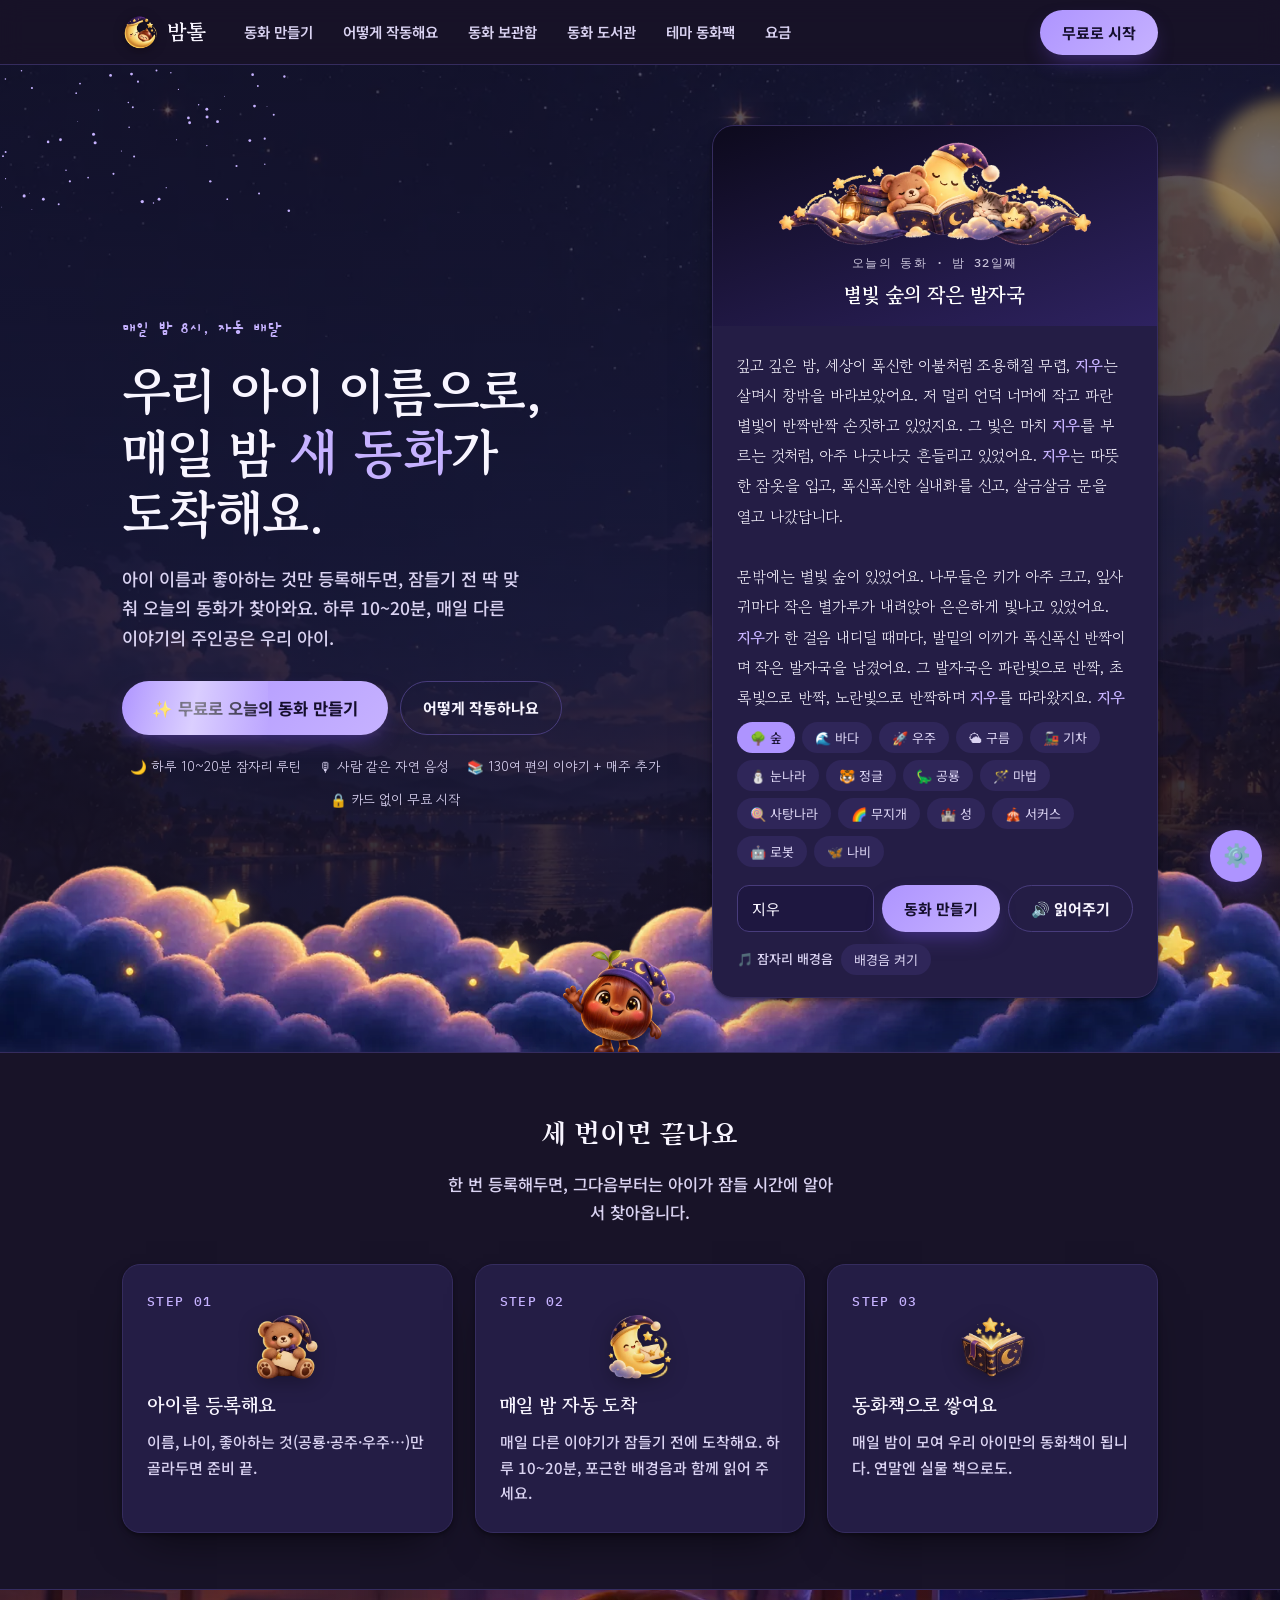
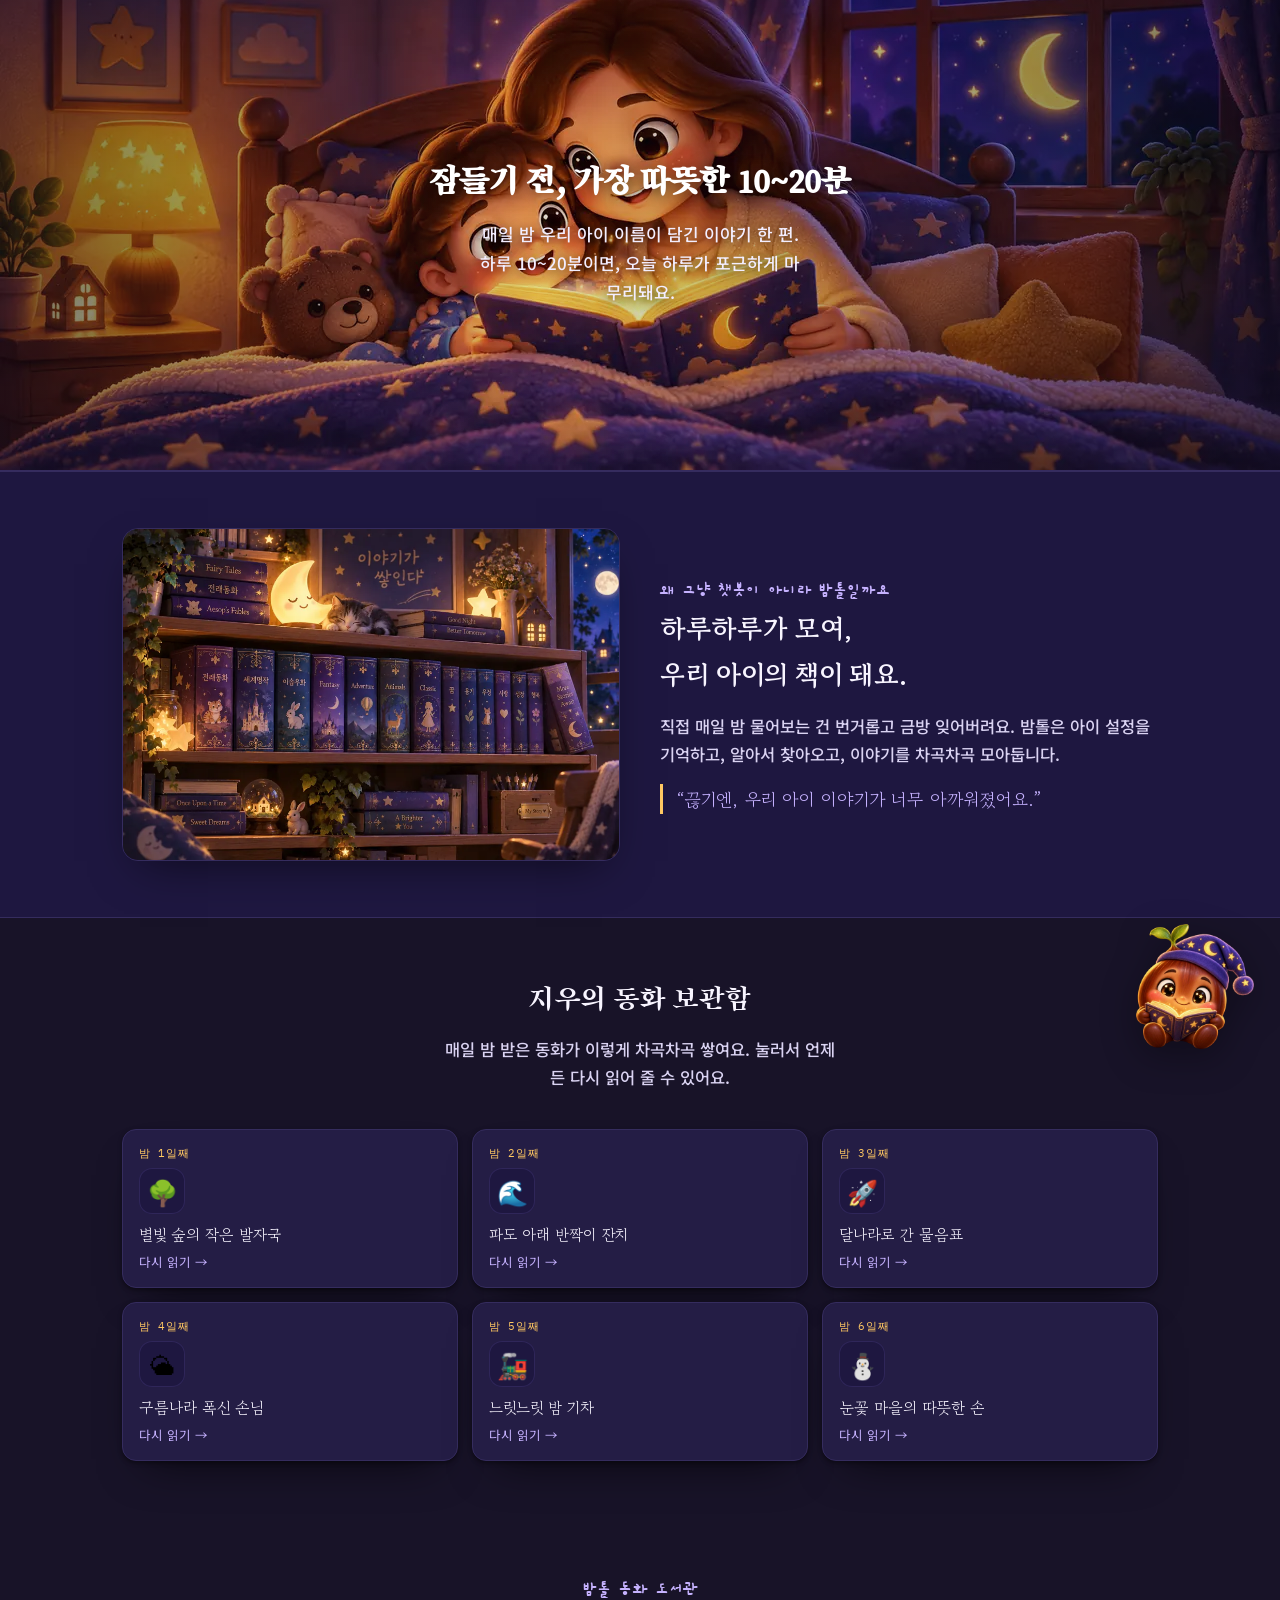
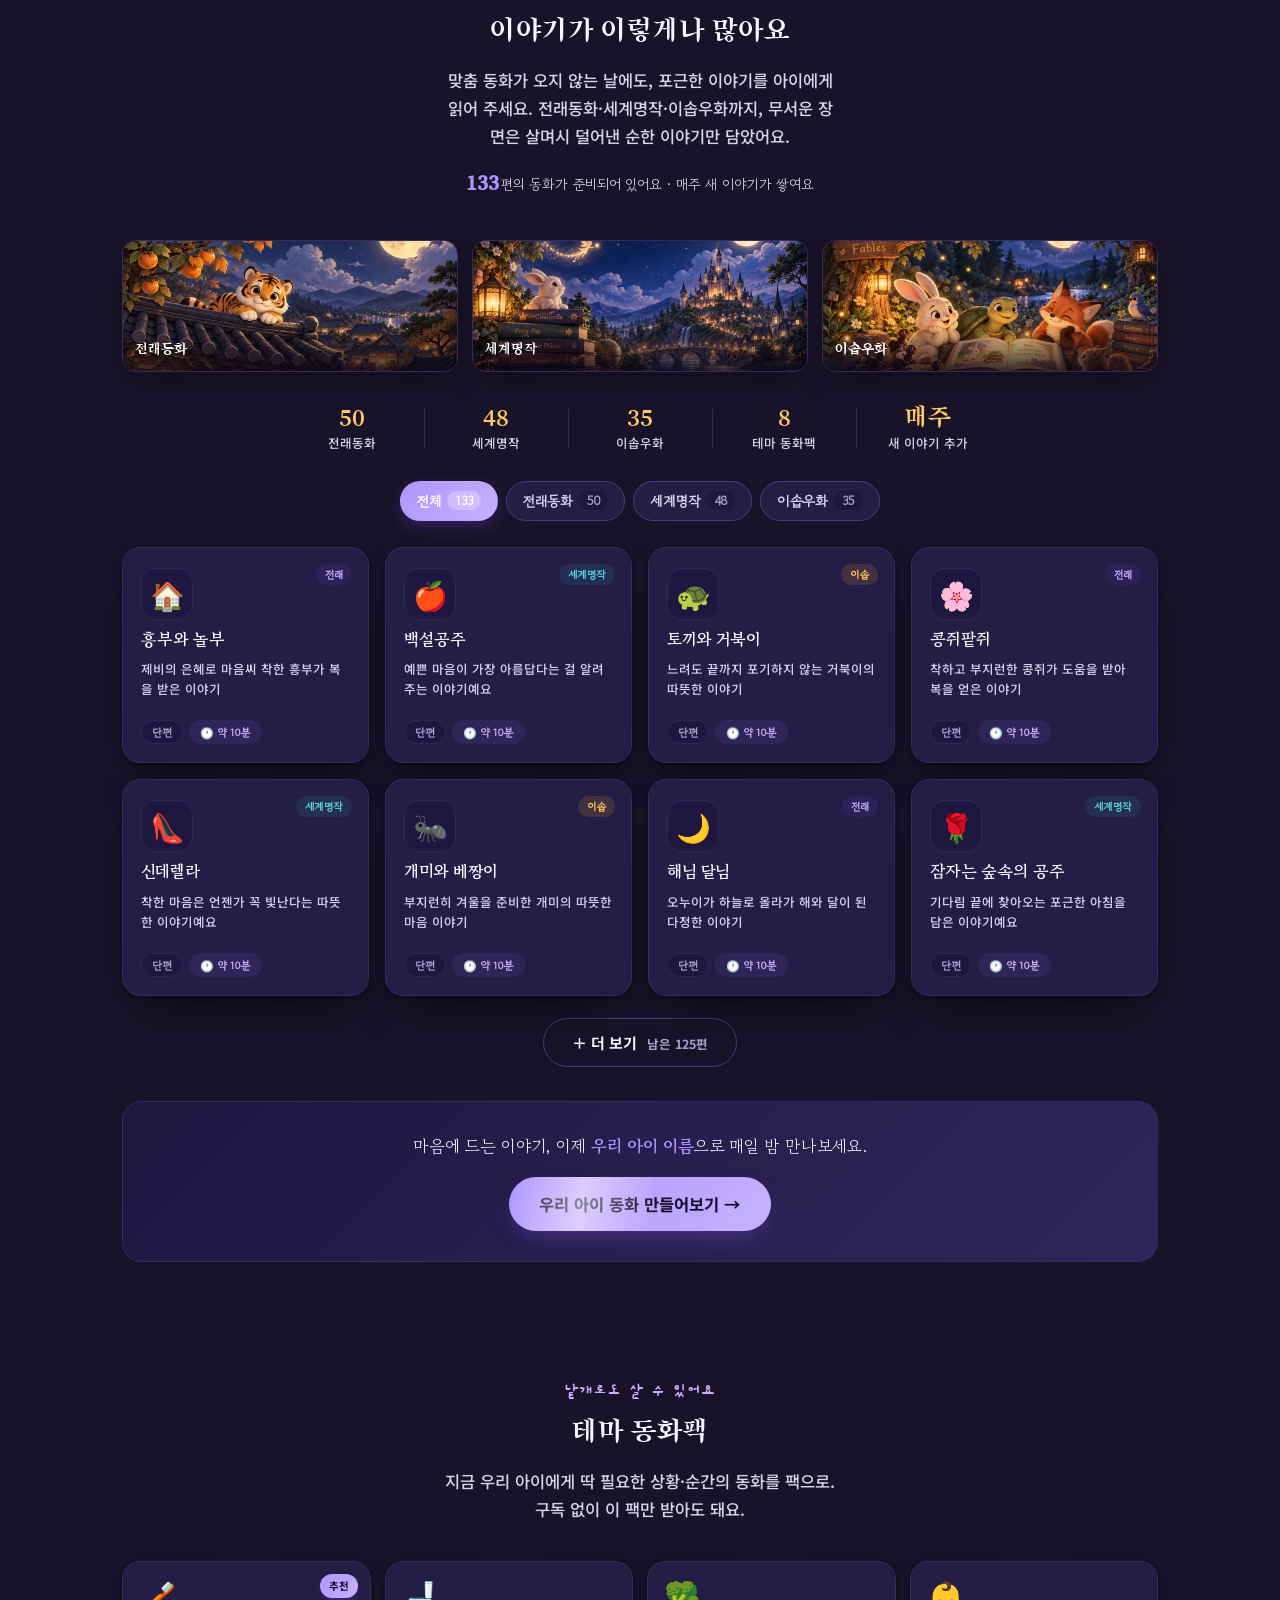
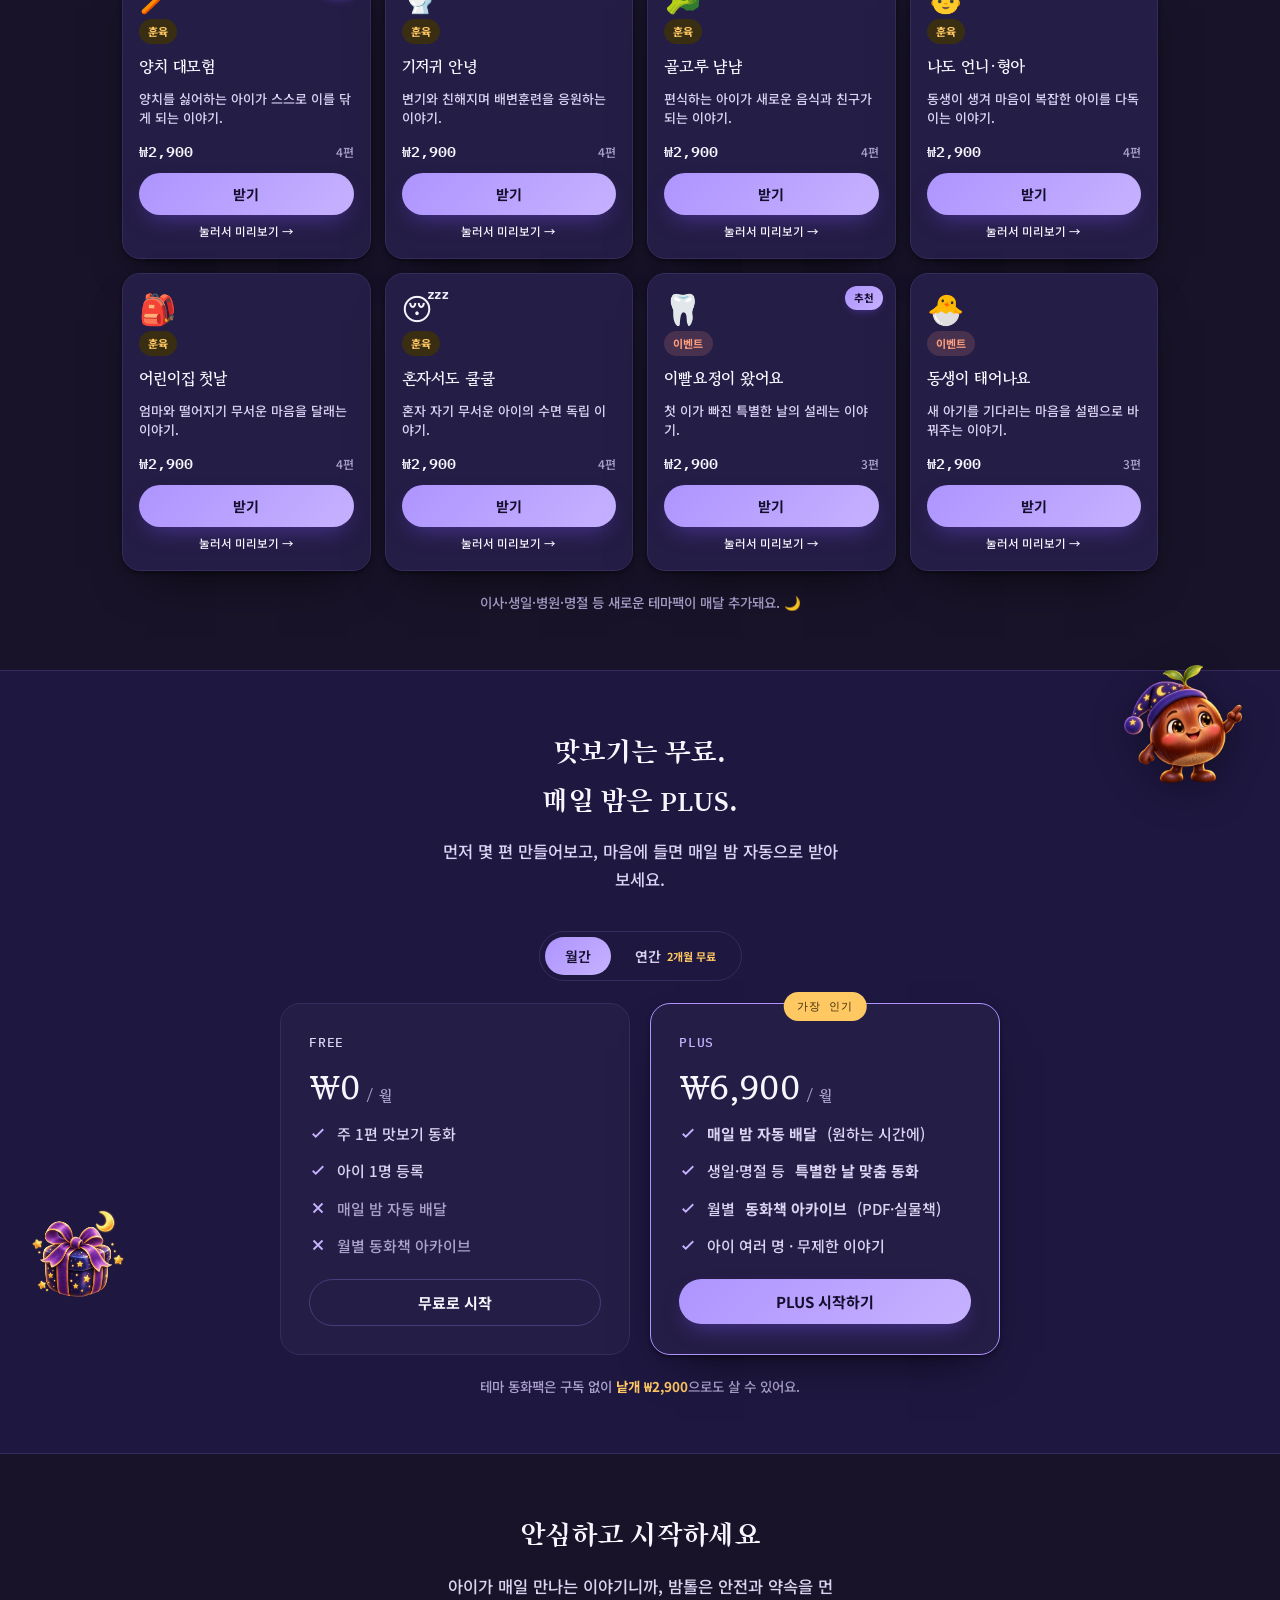
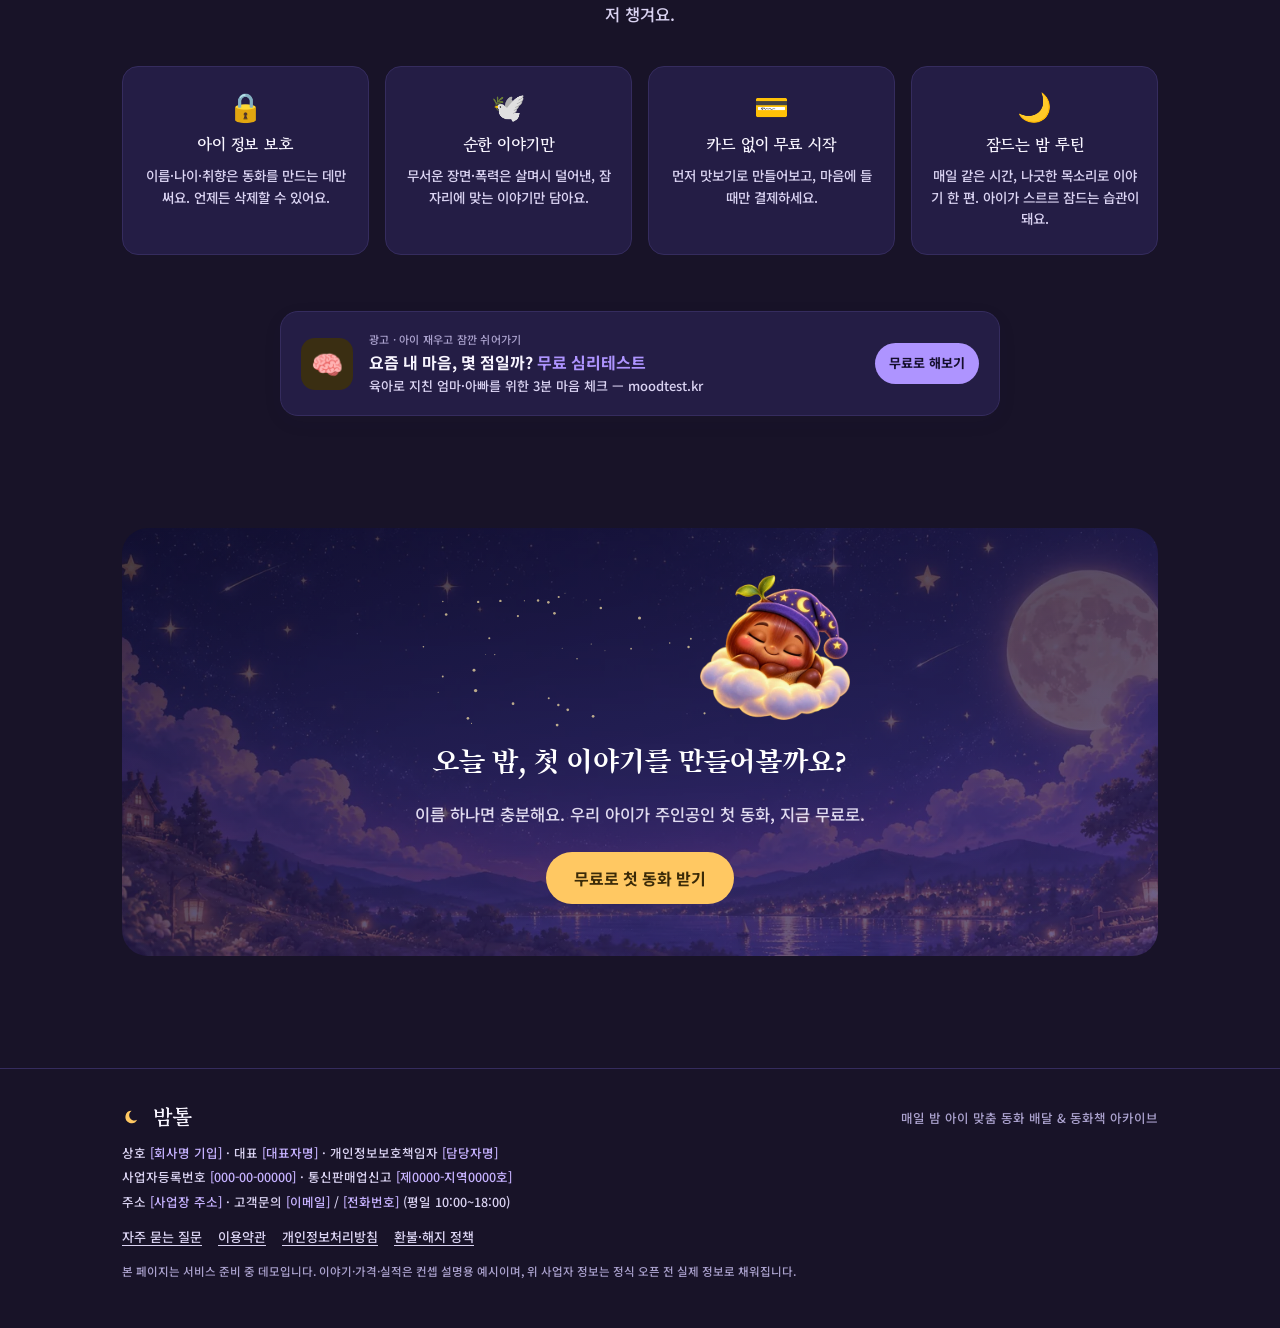
